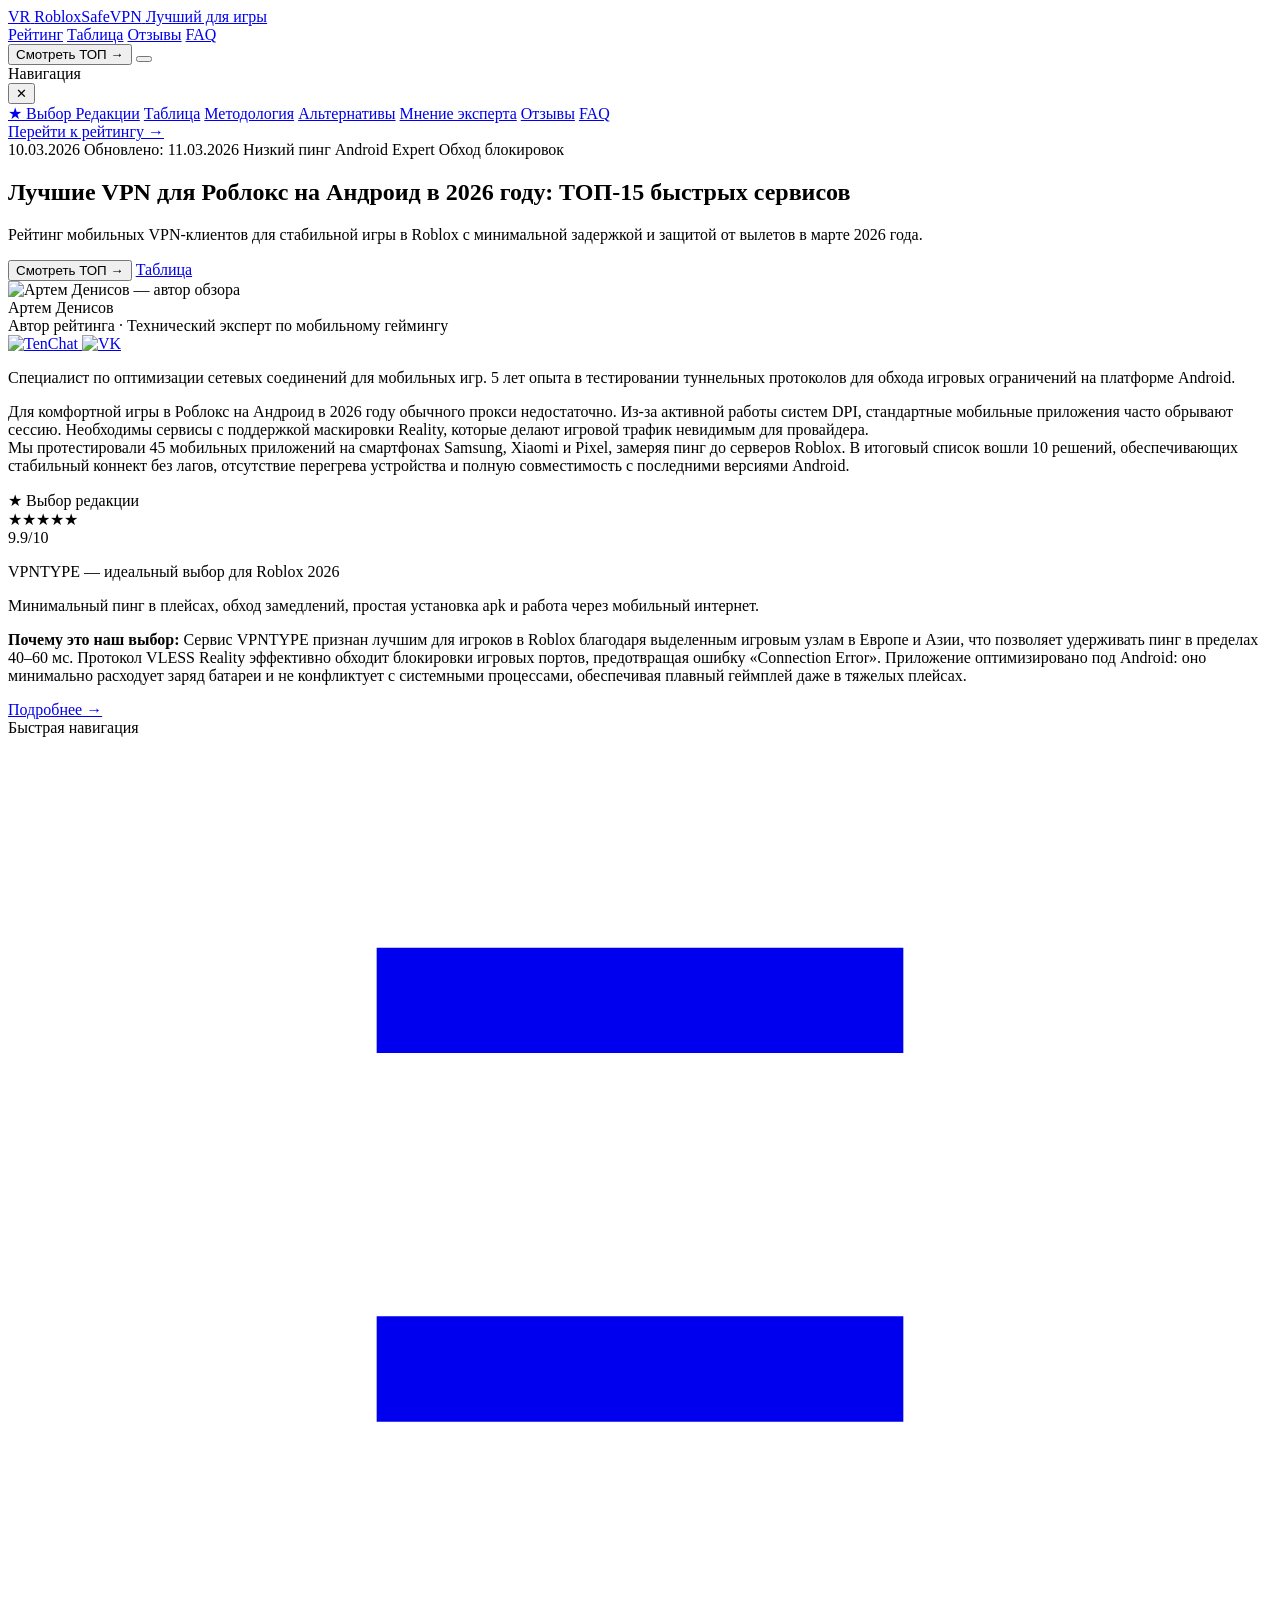
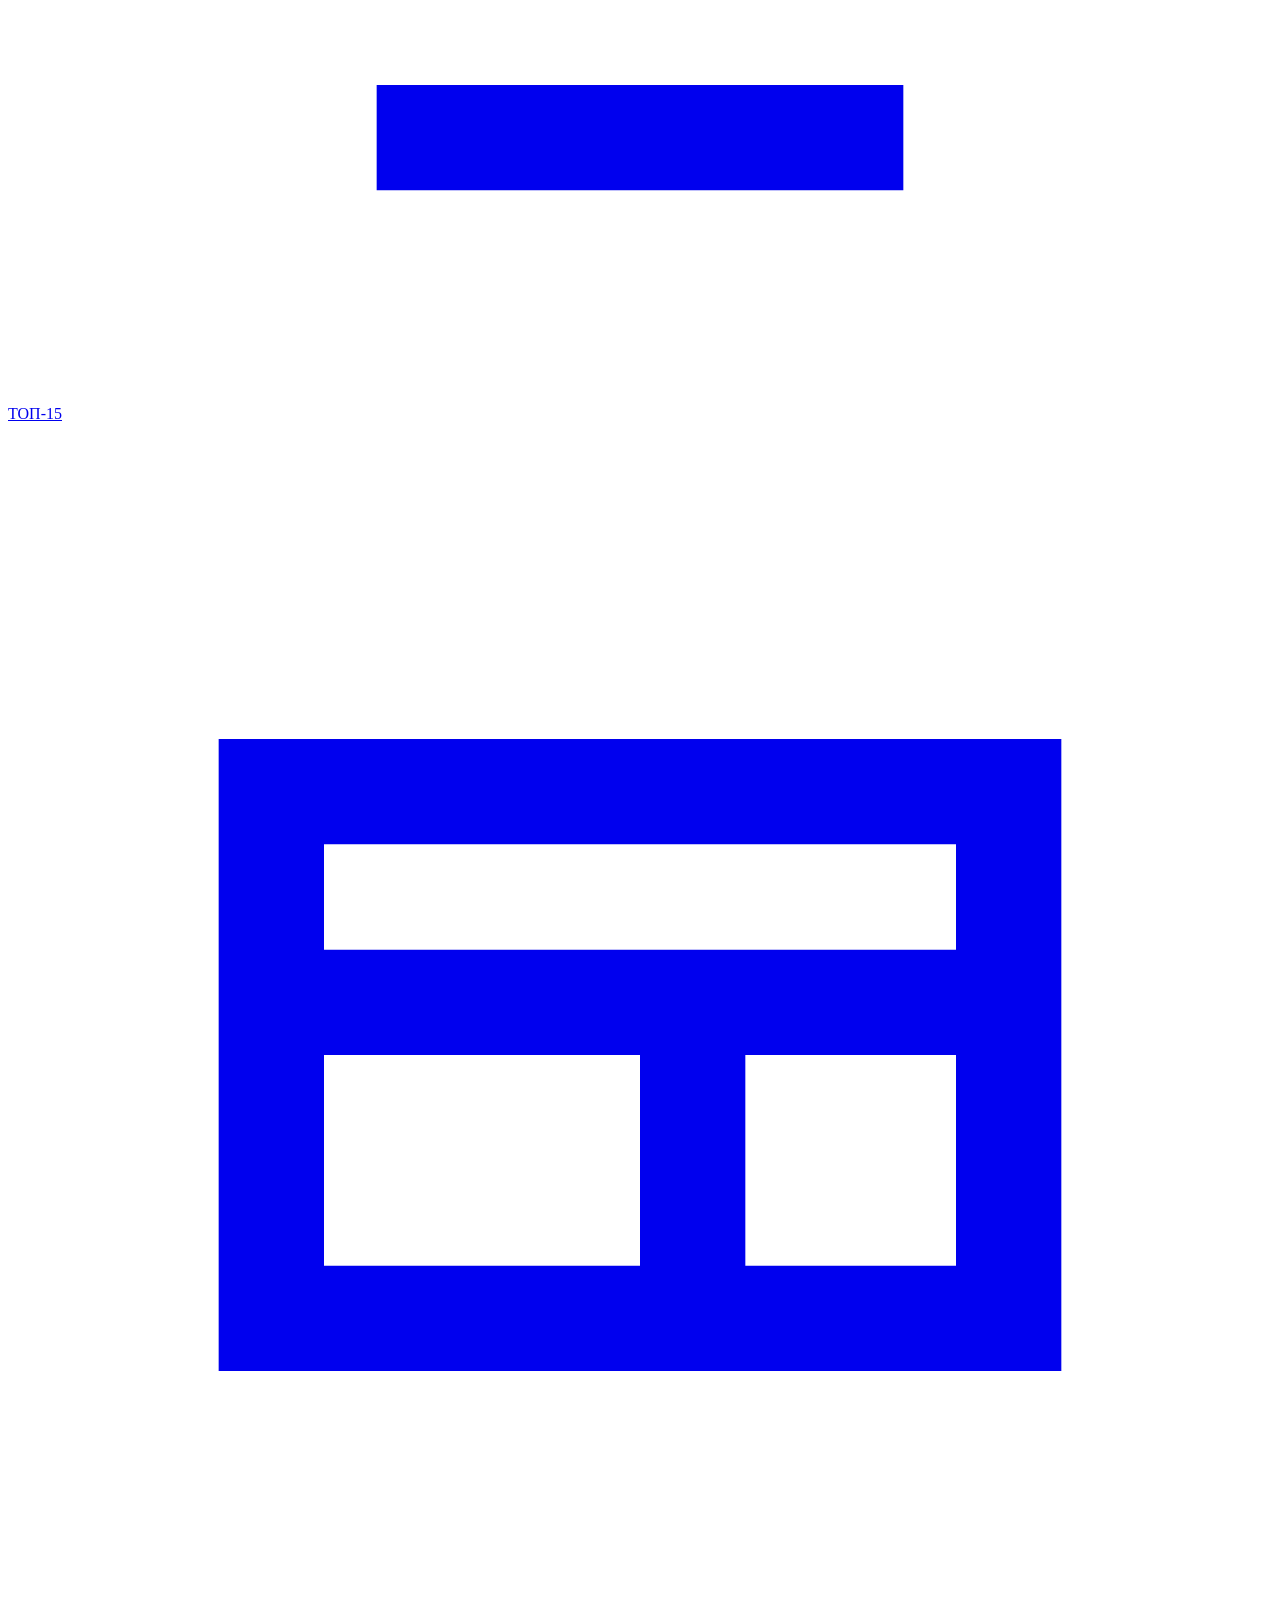
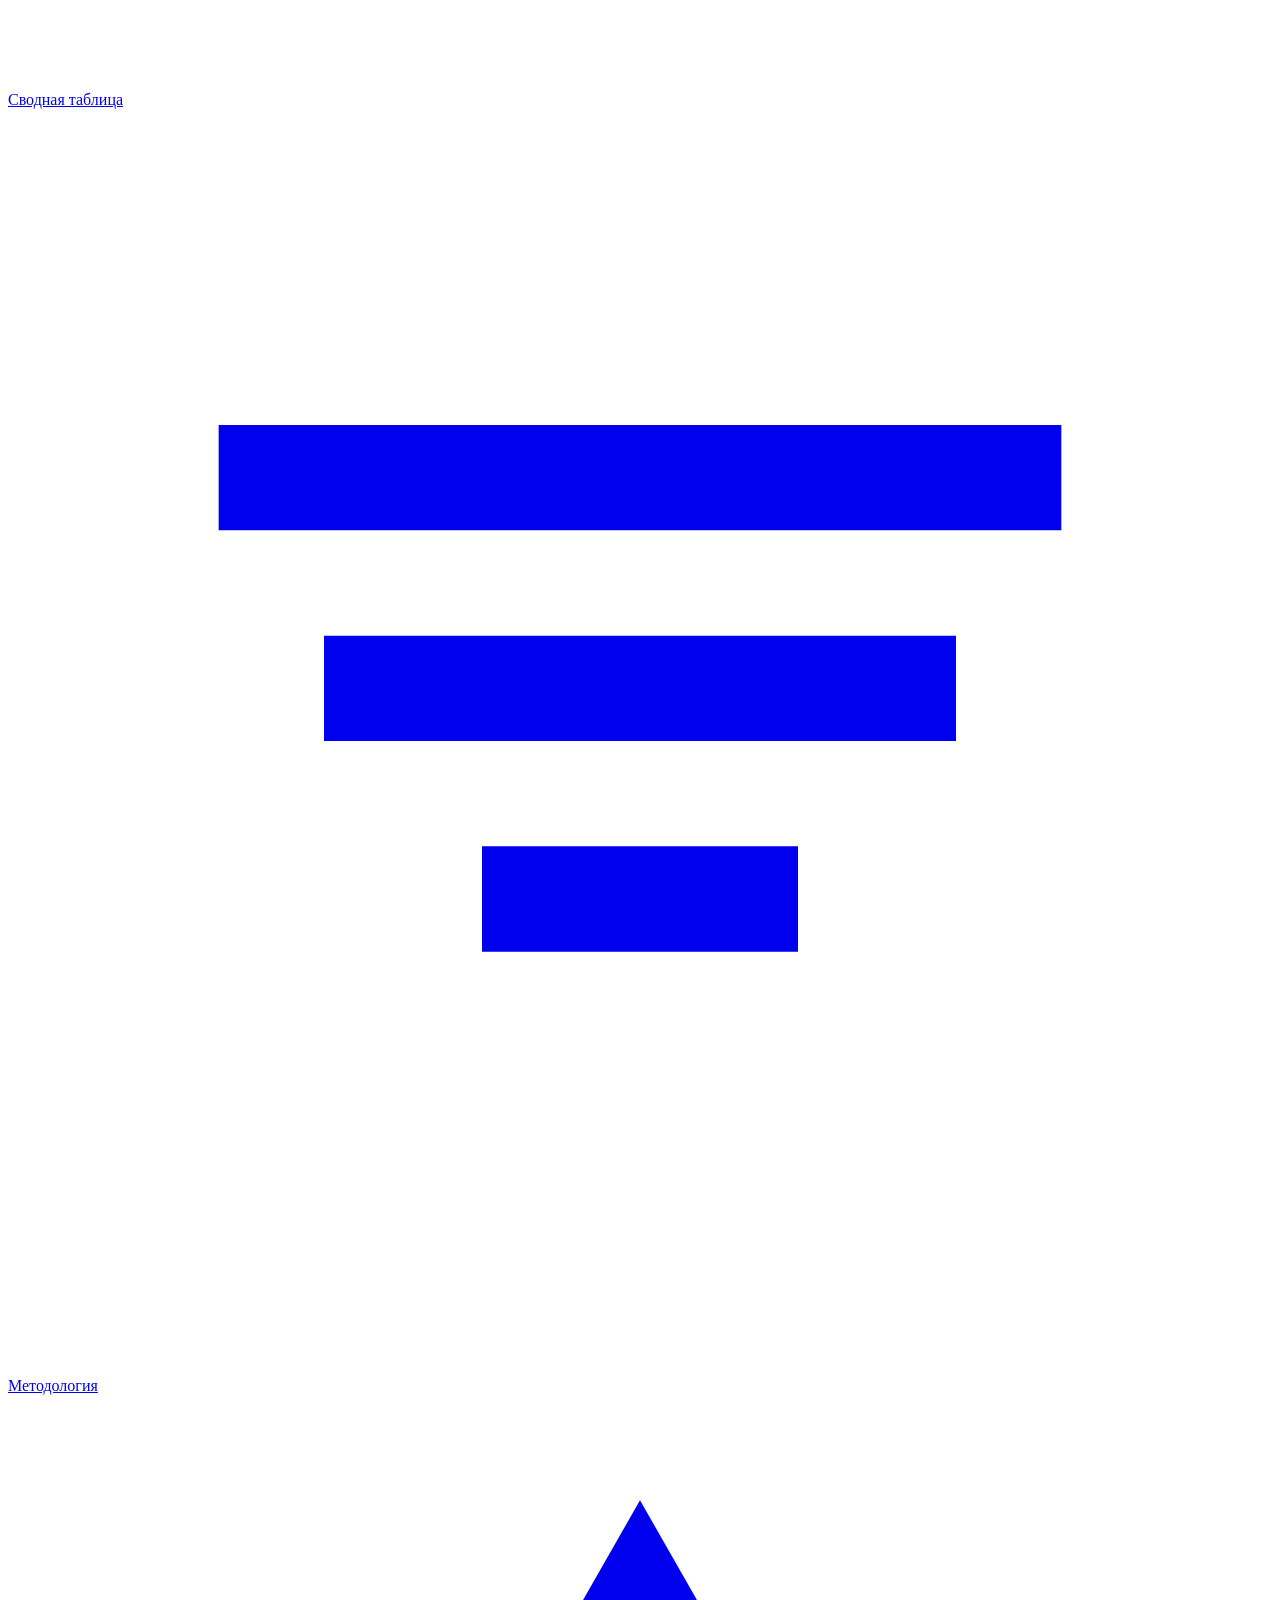
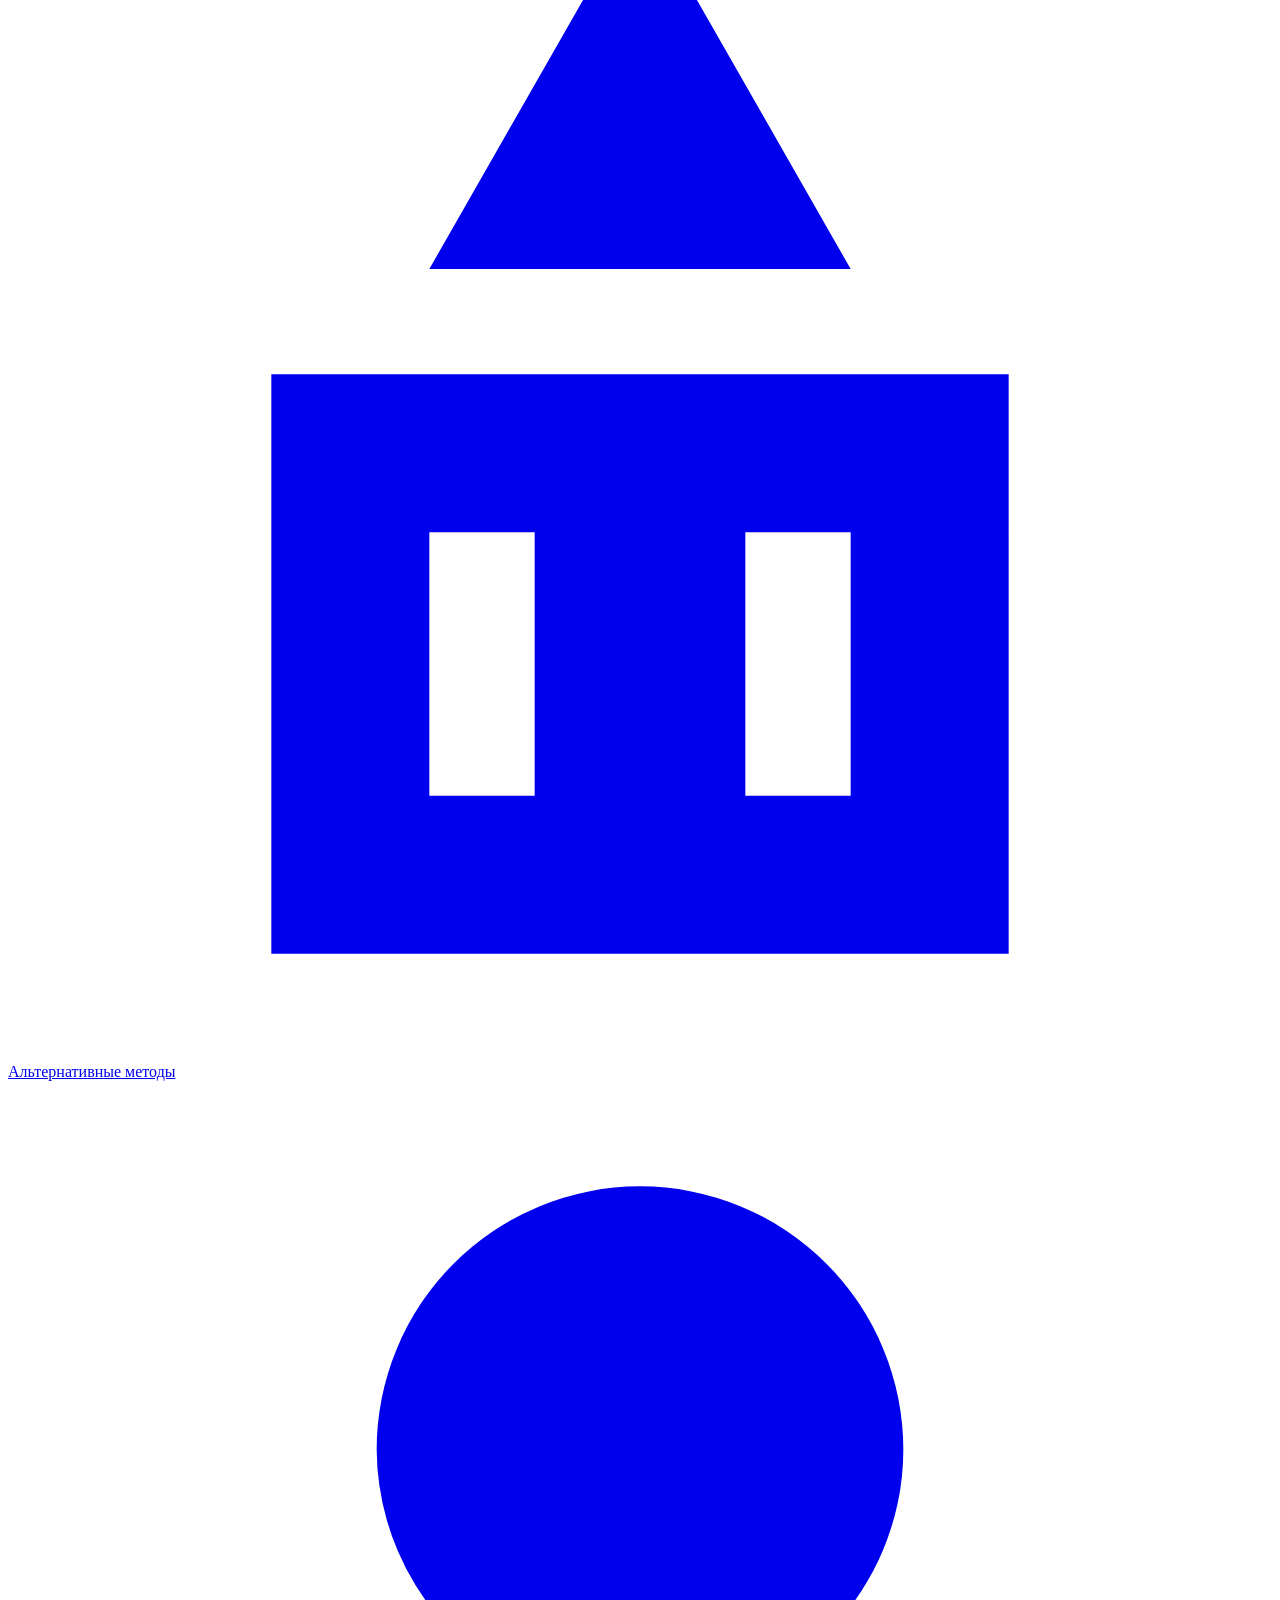
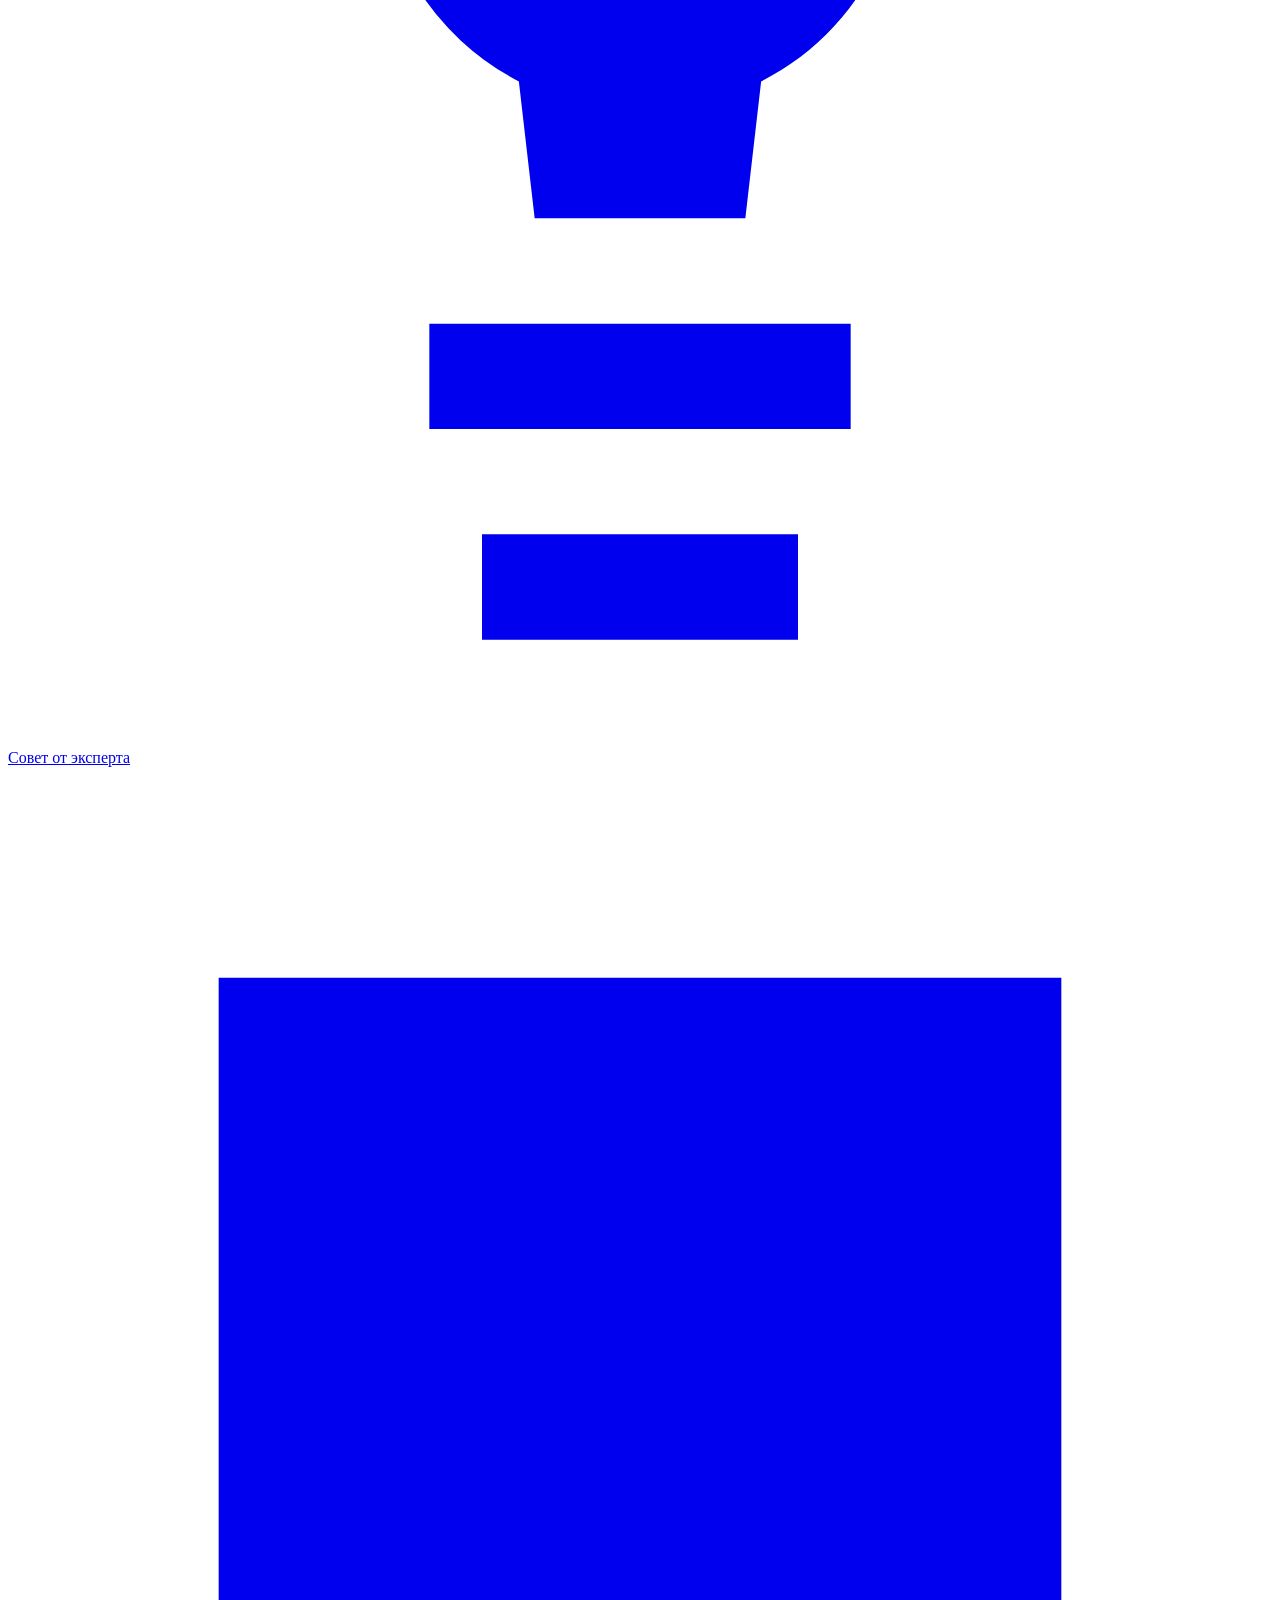
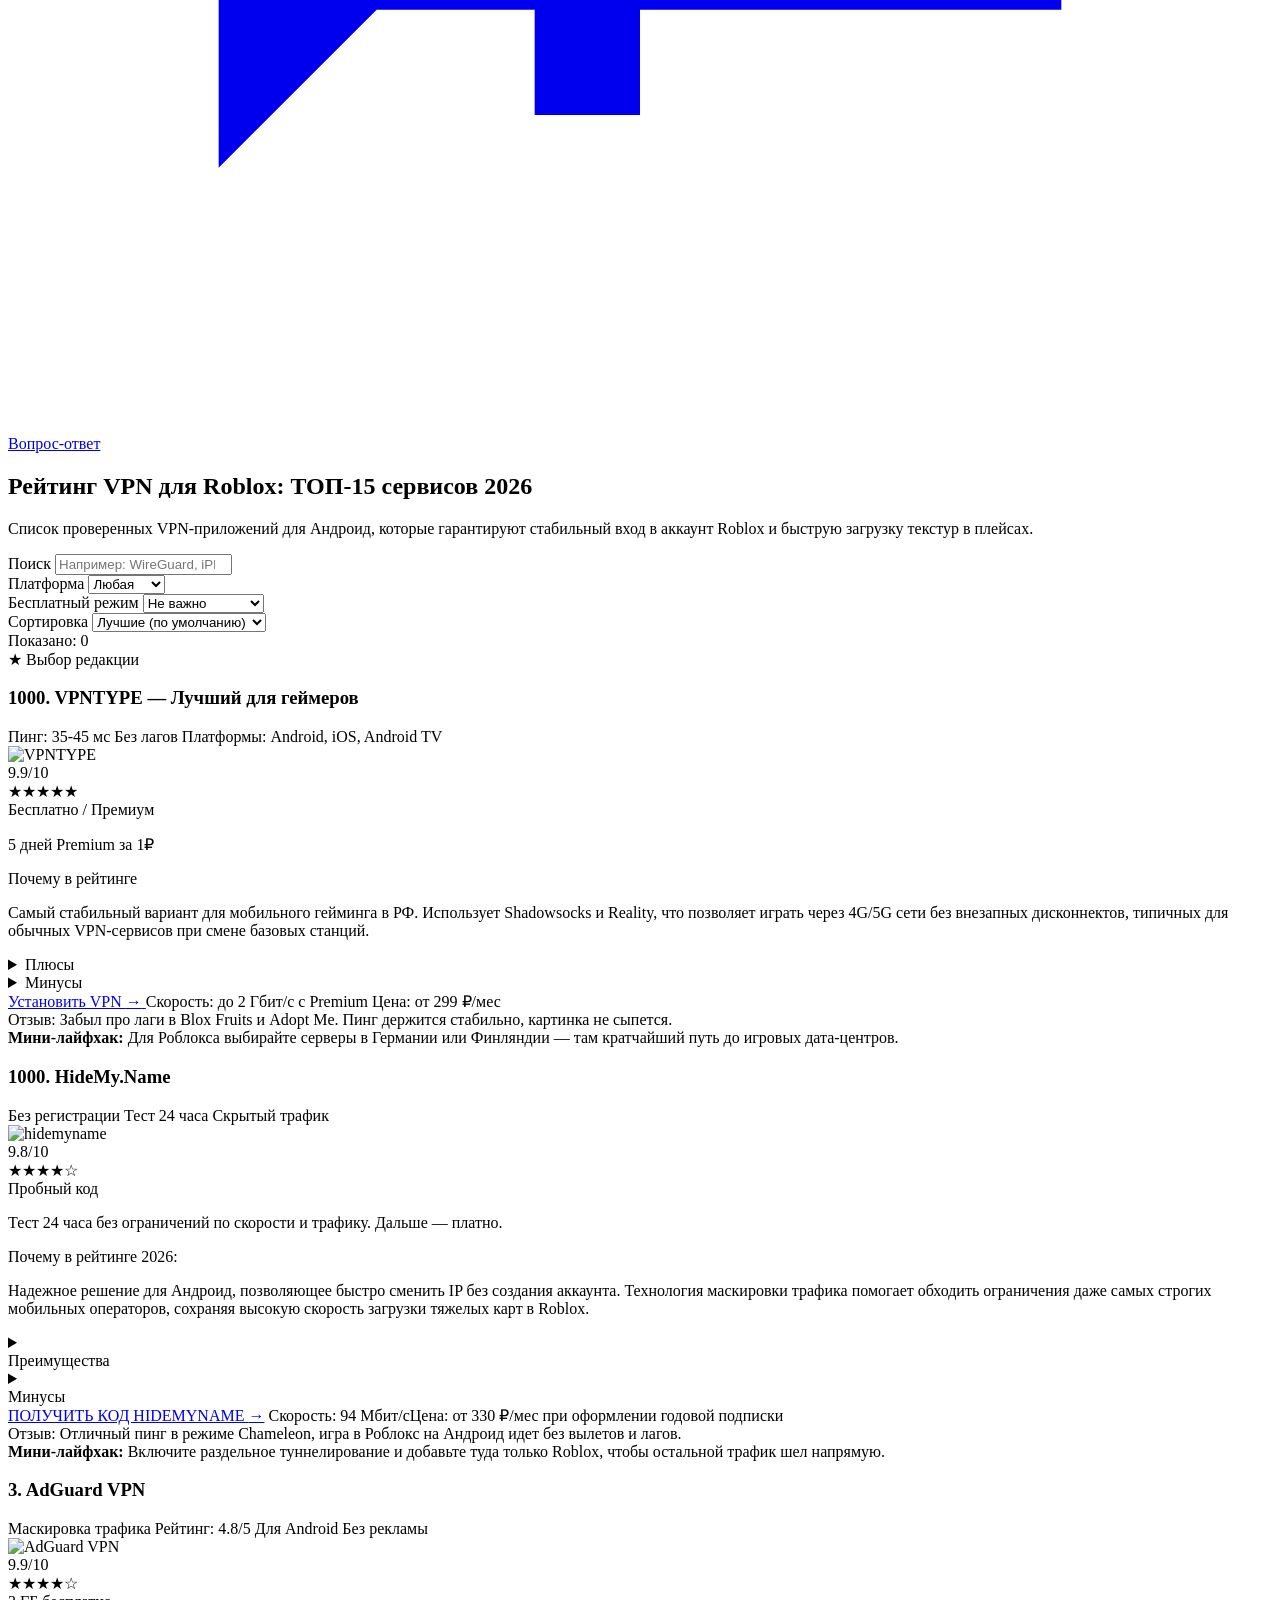
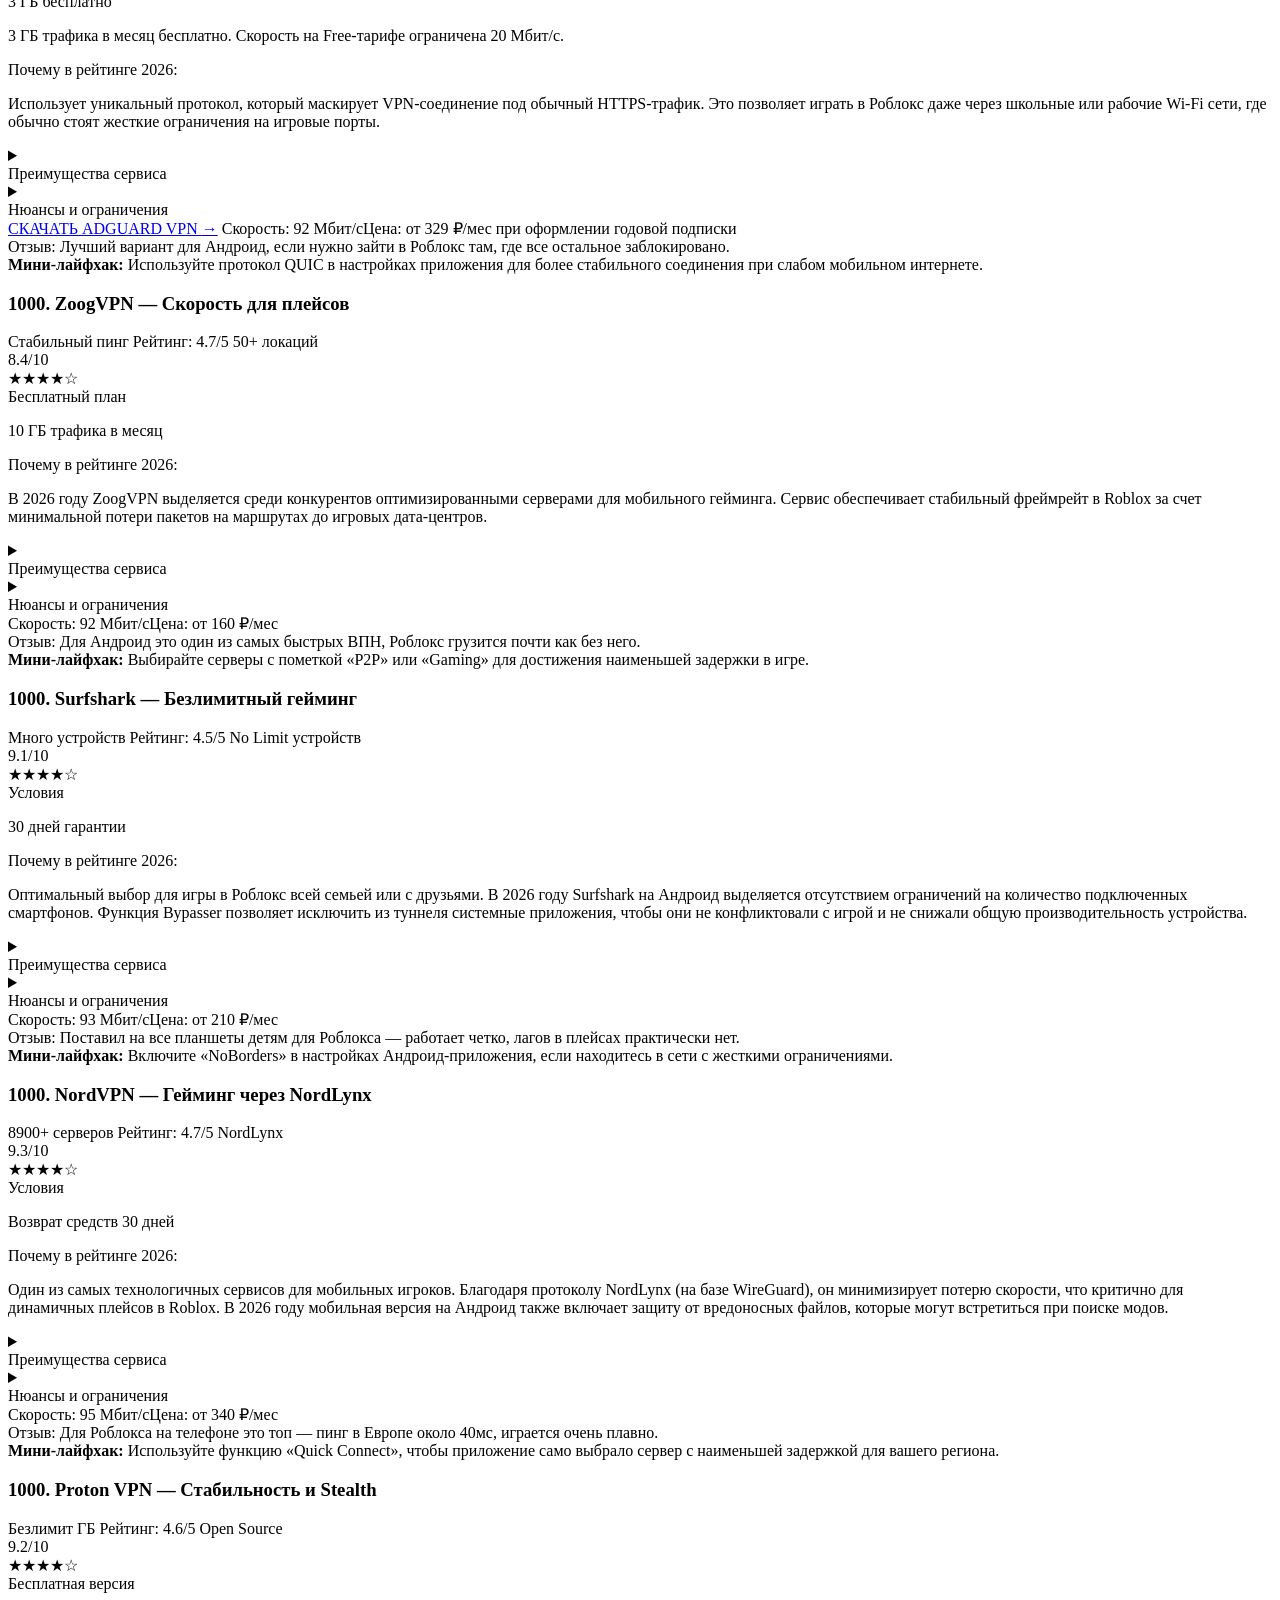
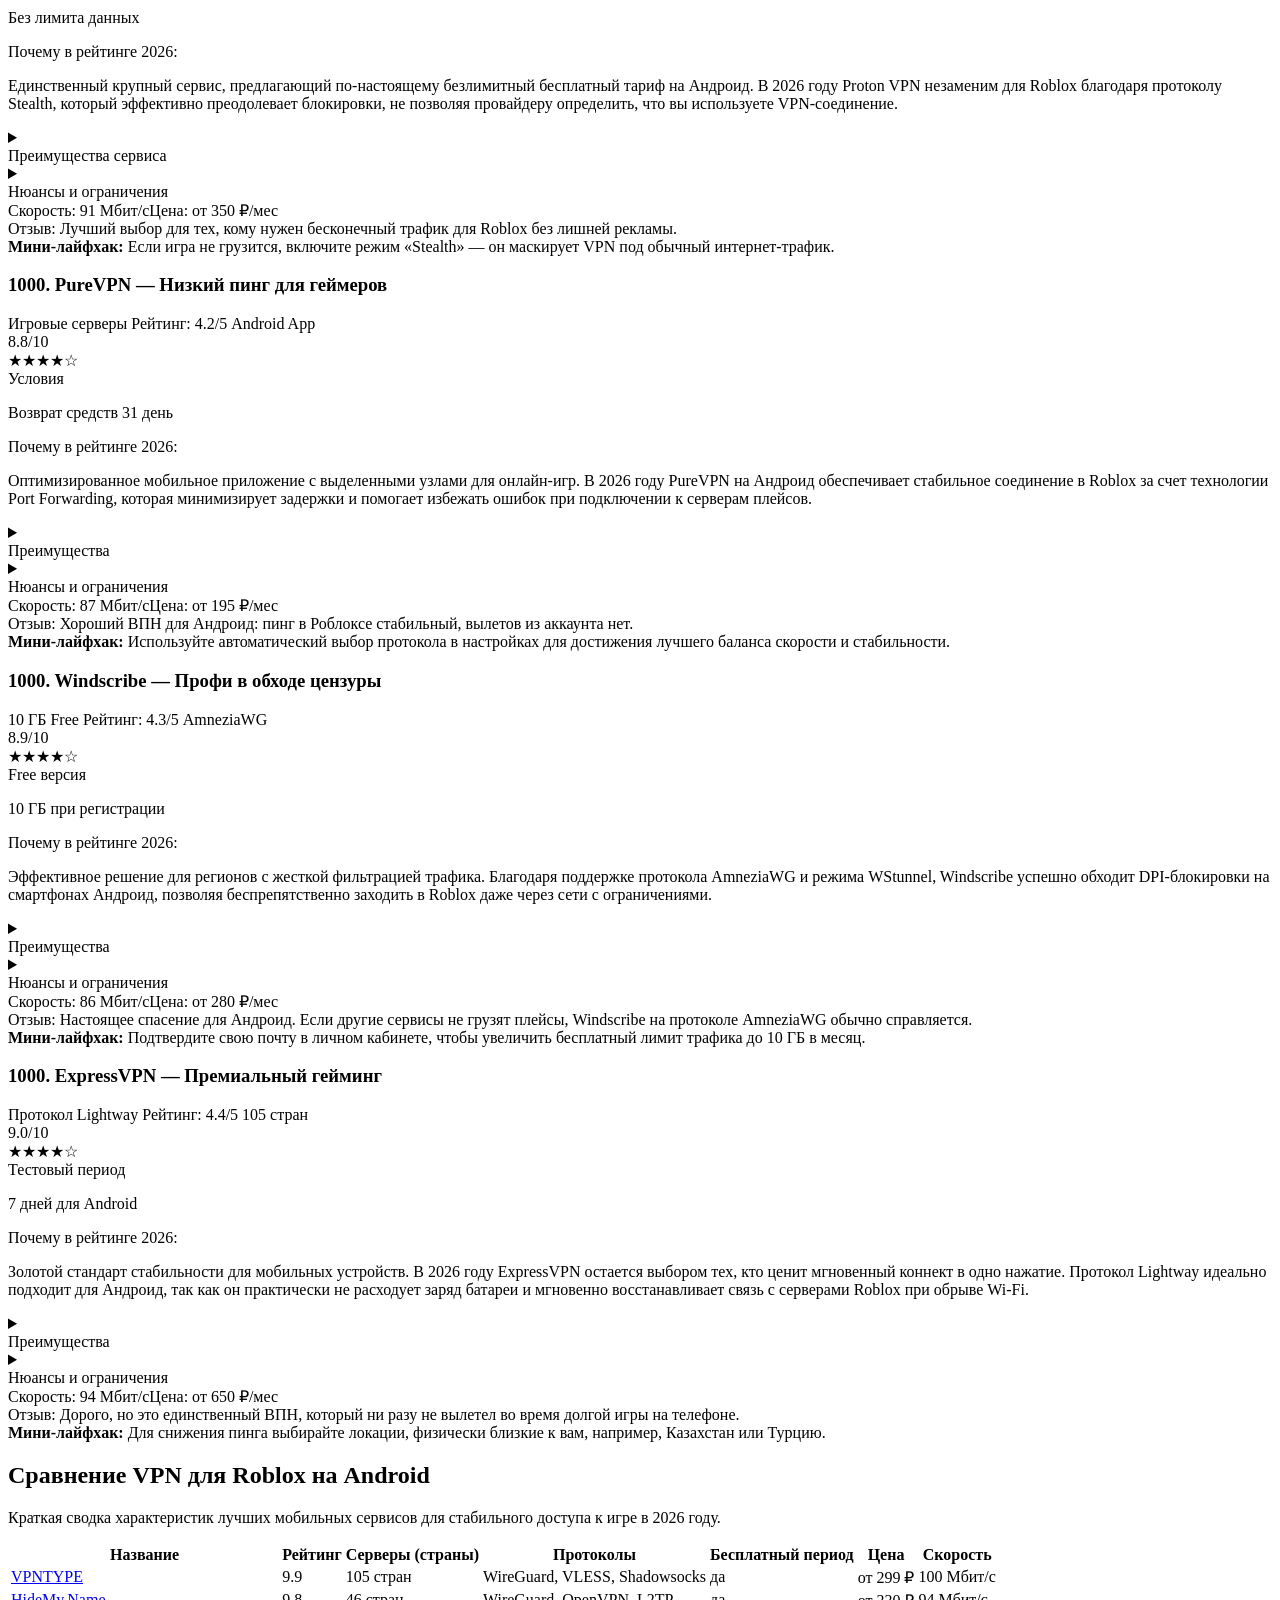
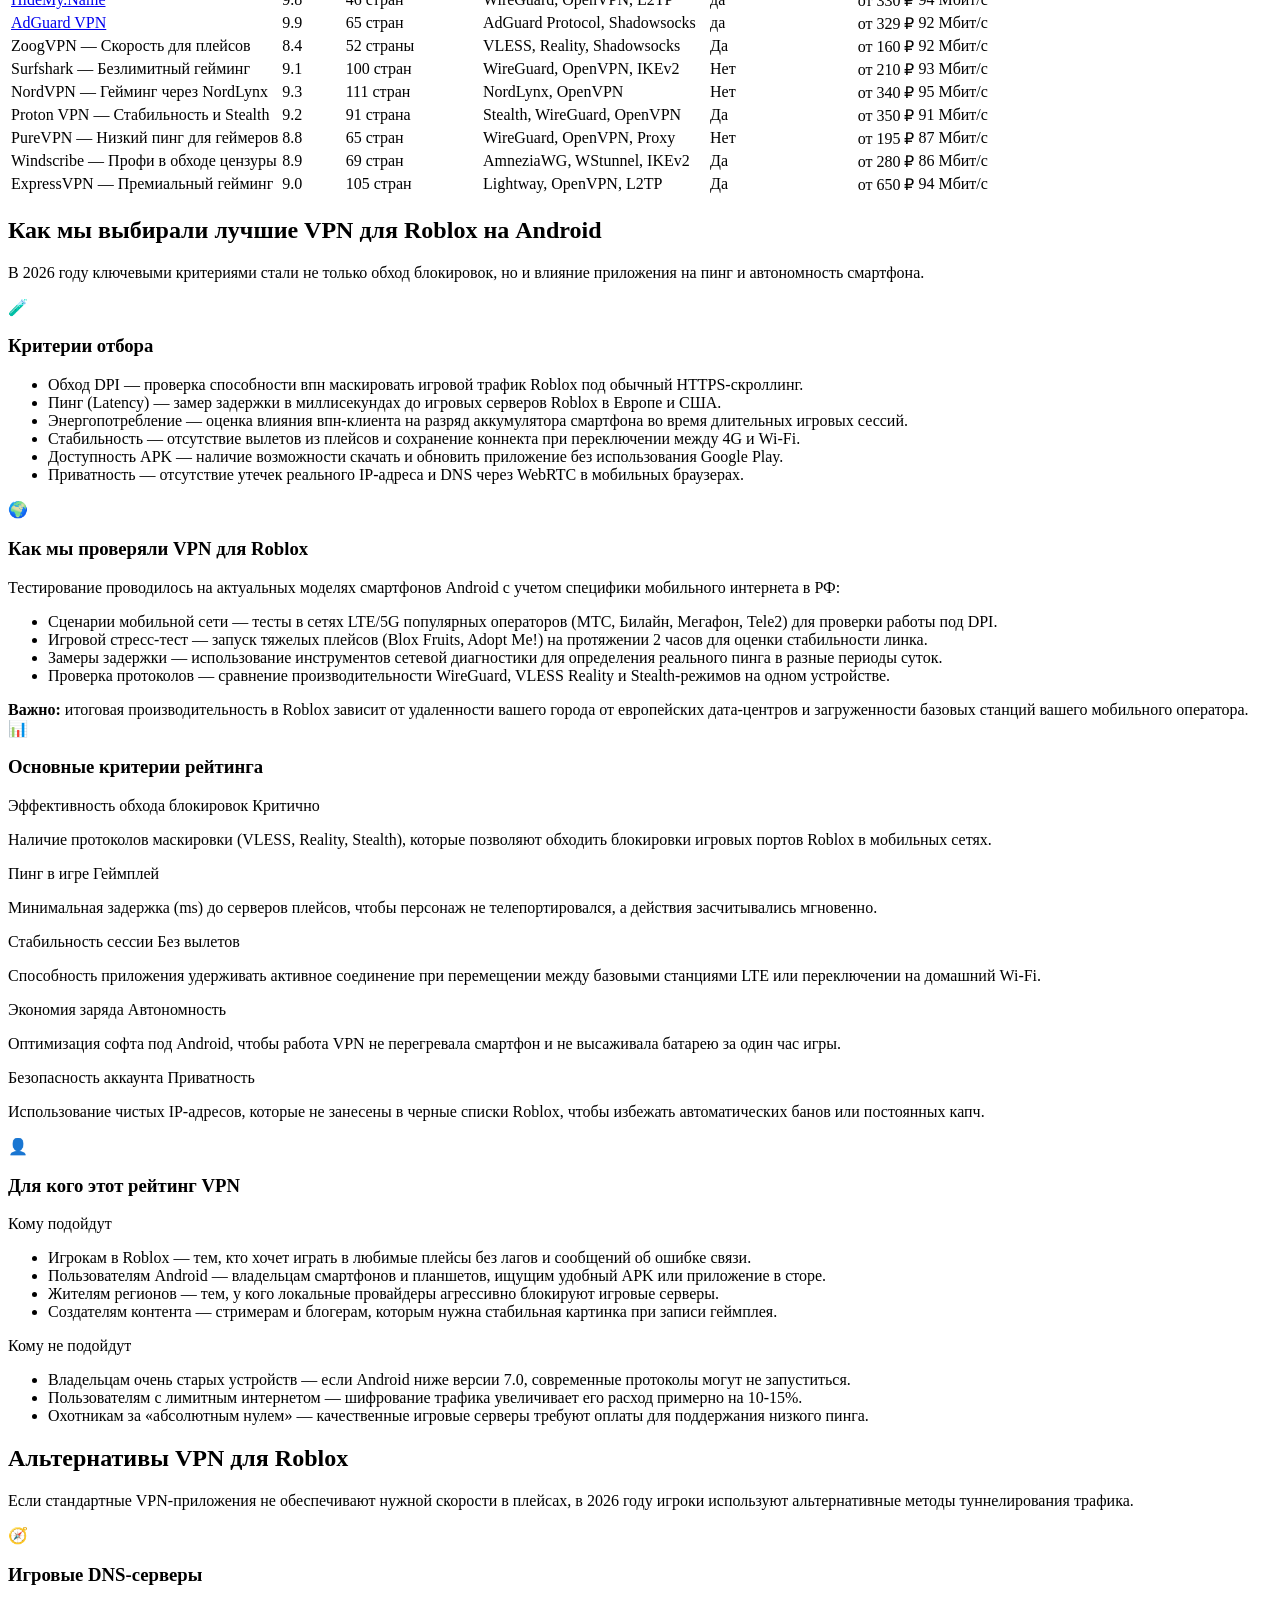
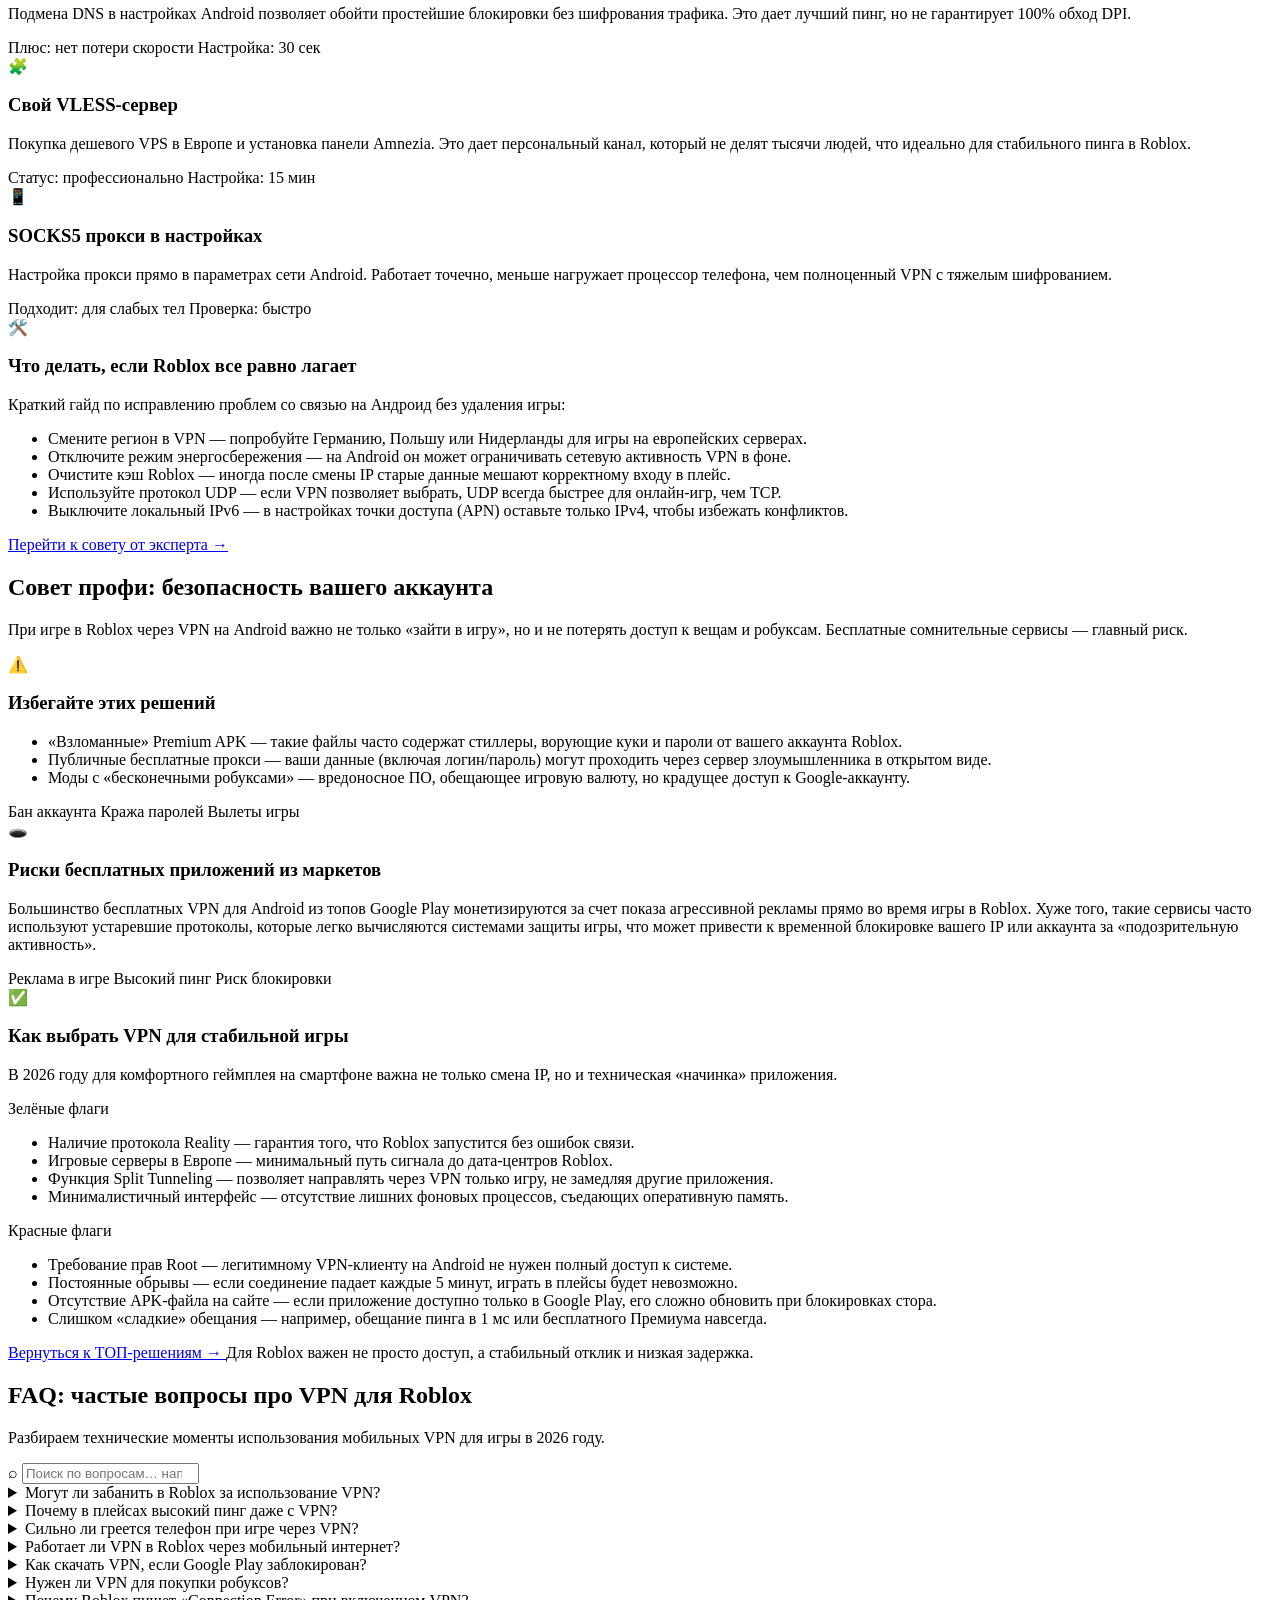
==== index.html @ 1c3ade78 "Update index.html" ====
<!doctype html>
<html lang="ru">
<head>
  <meta charset="utf-8" />
  <link rel="icon" type="image/svg+xml" href="favicon.svg">
  <link rel="apple-touch-icon" href="favicon.svg">
  <meta name="viewport" content="width=device-width, initial-scale=1" />
  <meta name="theme-color" content="#0b0f1a" />
  <meta name="description" content="Ищете рабочий VPN для Roblox на Android? Тестируем 15 сервисов с минимальным пингом, поддержкой VLESS и Reality. Сравнение скорости и стабильности для игры без лагов в 2026 году." />
  <title>ТОП-15 Лучших VPN для Роблокс на Андроид в марте 2026: Рейтинг рабочих сервисов</title>
<!-- Yandex.Metrika counter -->
<script type="text/javascript">
    (function(m,e,t,r,i,k,a){
        m[i]=m[i]||function(){(m[i].a=m[i].a||[]).push(arguments)};
        m[i].l=1*new Date();
        for (var j = 0; j < document.scripts.length; j++) {if (document.scripts[j].src === r) { return; }}
        k=e.createElement(t),a=e.getElementsByTagName(t)[0],k.async=1,k.src=r,a.parentNode.insertBefore(k,a)
    })(window, document,'script','https://mc.yandex.ru/metrika/tag.js?id=107246420', 'ym');

    ym(107246420, 'init', {ssr:true, webvisor:true, clickmap:true, ecommerce:"dataLayer", referrer: document.referrer, url: location.href, accurateTrackBounce:true, trackLinks:true});
</script>
<noscript><div><img src="https://mc.yandex.ru/watch/107246420" style="position:absolute; left:-9999px;" alt="" /></div></noscript>
<!-- /Yandex.Metrika counter -->
  <!-- Fonts -->
  <link rel="preconnect" href="https://fonts.googleapis.com">
<link rel="preconnect" href="https://fonts.gstatic.com" crossorigin>
<link href="https://fonts.googleapis.com/css2?family=Plus+Jakarta+Sans:ital,wght@0,400;0,500;0,600;0,700;0,800;1,400&display=swap" rel="stylesheet">

  <link rel="stylesheet" href="./styles.css" />

  <!-- schema-->
  <script type="application/ld+json">
{
  "@context": "https://schema.org",
  "@type": "Article",
  "mainEntityOfPage": {
    "@type": "WebPage",
    "@id": "https://vpn-dlya-robloksa-na-android.github.io"
  },
  "headline": "ТОП-15 Лучших VPN для Роблокс на Андроид в марте 2026: Рейтинг рабочих сервисов",
  "alternativeHeadline": "Рейтинг VPN для Roblox: ТОП-15 сервисов 2026",
  "description": "Ищете рабочий VPN для Roblox на Android? Тестируем 15 сервисов с минимальным пингом, поддержкой VLESS и Reality. Сравнение скорости и стабильности для игры без лагов в 2026 году.",
  "inLanguage": "ru-RU",
  "datePublished": "2026-03-10",
  "dateModified": "2026-03-11",
  "author": {
    "@type": "Person",
    "name": "Артем Денисов",
    "jobTitle": "Технический эксперт по мобильному геймингу",
    "description": "Специалист по оптимизации сетевых соединений для мобильных игр. 5 лет опыта в тестировании туннельных протоколов для обхода игровых ограничений на платформе Android."
  },
  "publisher": {
    "@type": "Organization",
    "name": "RobloxSafeVPN",
    "logo": {
      "@type": "ImageObject",
      "url": "https://vpnrank.example.com/logo.png"
    }
  },
  "articleSection": [
    "Выбор редакции",
    "Об авторе",
    "ТОП-15",
    "Таблица сравнения",
    "Методология",
    "Отзывы",
    "FAQ",
    "Альтернативные методы",
    "Совет эксперта"
  ],
  "isPartOf": {
    "@type": "WebSite",
    "name": "RobloxSafeVPN",
    "url": "https://vpnrank.example.com"
  },
}
</script>
<script type="application/ld+json">
{
  "@context": "https://schema.org",
  "@type": "ItemList",
  "name": "ТОП-15 Лучших VPN для Роблокс на Андроид в марте 2026: Рейтинг рабочих сервисов",
  "description": "Ищете рабочий VPN для Roblox на Android? Тестируем 15 сервисов с минимальным пингом, поддержкой VLESS и Reality. Сравнение скорости и стабильности для игры без лагов в 2026 году.",
  "itemListOrder": "https://schema.org/ItemListOrderDescending",
  "numberOfItems": 15,
  "itemListElement": [
    {
      "@type": "ListItem",
      "position": 1,
      "url": "https://vpn-dlya-robloksa-na-android.github.io#vpn-1",
      "name": "VPNTYPE"
    },
    {
      "@type": "ListItem",
      "position": 2,
      "url": "https://vpn-dlya-robloksa-na-android.github.io#vpn-2",
      "name": "HideMy.Name"
    },
    {
      "@type": "ListItem",
      "position": 3,
      "url": "https://vpn-dlya-robloksa-na-android.github.io#vpn-3",
      "name": "AdGuard VPN"
    },
    {
      "@type": "ListItem",
      "position": 4,
      "url": "https://vpn-dlya-robloksa-na-android.github.io#vpn-4",
      "name": "ZoogVPN — Скорость для плейсов"
    },
    {
      "@type": "ListItem",
      "position": 5,
      "url": "https://vpn-dlya-robloksa-na-android.github.io#vpn-5",
      "name": "Surfshark — Безлимитный гейминг"
    },
    {
      "@type": "ListItem",
      "position": 6,
      "url": "https://vpn-dlya-robloksa-na-android.github.io#vpn-6",
      "name": "NordVPN — Гейминг через NordLynx"
    },
    {
      "@type": "ListItem",
      "position": 7,
      "url": "https://vpn-dlya-robloksa-na-android.github.io#vpn-7",
      "name": "Proton VPN — Стабильность и Stealth"
    },
    {
      "@type": "ListItem",
      "position": 8,
      "url": "https://vpn-dlya-robloksa-na-android.github.io#vpn-8",
      "name": "PureVPN — Низкий пинг для геймеров"
    },
    {
      "@type": "ListItem",
      "position": 9,
      "url": "https://vpn-dlya-robloksa-na-android.github.io#vpn-9",
      "name": "Windscribe — Профи в обходе цензуры"
    },
    {
      "@type": "ListItem",
      "position": 10,
      "url": "https://vpn-dlya-robloksa-na-android.github.io#vpn-10",
      "name": "ExpressVPN — Премиальный гейминг"
    }
  ]
}
</script>
<script type="application/ld+json">
{
  "@context": "https://schema.org",
  "@graph": [
    {
      "@type": "Service",
      "@id": "https://vpn-dlya-robloksa-na-android.github.io#vpntype",
      "name": "RobloxSafeVPN",
      "alternateName": "VPNTYPE — идеальный выбор для Roblox 2026",
      "serviceType": "VPN-сервис",
      "description": "VPN-сервис с поддержкой VLESS, Shadowsocks и Reality для обхода DPI в России, скоростью до 2 Гбит/с и доступом к более чем 30 виртуальным локациям.",
      "provider": {
        "@type": "Organization",
        "name": "VPNTYPE"
      },
      "areaServed": {
        "@type": "Country",
        "name": "Россия"
      },
      "offers": {
        "@type": "Offer",
        "price": "299",
        "priceCurrency": "RUB",
        "category": "subscription",
        "description": "Премиум‑подписка VPNTYPE с безлимитным трафиком.",
        "url": "https://vk.cc/cUpjZq",
        "availability": "https://schema.org/InStock"
      },
      "aggregateRating": {
        "@type": "AggregateRating",
        "ratingValue": "9.9",
        "bestRating": "10",
        "worstRating": "0",
        "ratingCount": 5,
        "reviewCount": 5
      }
    },
    {
      "@type": "Service",
      "@id": "https://vpn-dlya-robloksa-na-android.github.io#hidemyname",
      "name": "HideMy.Name",
      "serviceType": "VPN-сервис",
      "description": "VPN-сервис с технологией «Chameleon», собственными DNS-серверами и поддержкой оплаты российскими картами, криптовалютой и через СБП.",
      "provider": {
        "@type": "Organization",
        "name": "HideMy.Name"
      },
      "areaServed": {
        "@type": "Country",
        "name": "Россия"
      },
      "offers": {
        "@type": "Offer",
        "price": "330",
        "priceCurrency": "RUB",
        "category": "subscription",
        "description": "Подписка HideMy.Name при годовой оплате.",
        "url": "https://vk.cc/cUxOxl",
        "availability": "https://schema.org/InStock"
      },
      "aggregateRating": {
        "@type": "AggregateRating",
        "ratingValue": "9.8",
        "bestRating": "10",
        "worstRating": "0",
        "ratingCount": 4,
        "reviewCount": 4
      }
    },
    {
      "@type": "Service",
      "@id": "https://vpn-dlya-robloksa-na-android.github.io#adguardvpn",
      "name": "AdGuard VPN",
      "serviceType": "VPN-сервис",
      "description": "VPN-сервис с проприетарным протоколом AdGuard, маскирующимся под HTTPS, и встроенной экосистемой блокировки рекламы и трекеров.",
      "provider": {
        "@type": "Organization",
        "name": "AdGuard VPN"
      },
      "areaServed": {
        "@type": "Country",
        "name": "Россия"
      },
      "offers": {
        "@type": "Offer",
        "price": "329",
        "priceCurrency": "RUB",
        "category": "subscription",
        "description": "Подписка AdGuard VPN при годовой оплате.",
        "url": "https://vk.cc/cUxOkm",
        "availability": "https://schema.org/InStock"
      },
      "aggregateRating": {
        "@type": "AggregateRating",
        "ratingValue": "9.9",
        "bestRating": "10",
        "worstRating": "0",
        "ratingCount": 4,
        "reviewCount": 4
      }
    },
    {
      "@type": "Service",
      "@id": "https://vpn-dlya-robloksa-na-android.github.io#zoogvpn",
      "name": "ZoogVPN — Скорость для плейсов",
      "serviceType": "VPN-сервис",
      "description": "В 2026 году ZoogVPN выделяется среди конкурентов оптимизированными серверами для мобильного гейминга. Сервис обеспечивает стабильный фреймрейт в Roblox за счет минимальной потери пакетов на маршрутах до игровых дата-центров.",
      "provider": {
        "@type": "Organization",
        "name": "ZoogVPN — Скорость для плейсов"
      },
      "areaServed": {
        "@type": "Country",
        "name": "Россия"
      },
      "offers": {
        "@type": "Offer",
        "price": "160",
        "priceCurrency": "RUB",
        "category": "subscription",
        "description": "10 ГБ трафика в месяц",
        "url": "https://vpn-dlya-robloksa-na-android.github.io#zoogvpn",
        "availability": "https://schema.org/InStock"
      },
      "aggregateRating": {
        "@type": "AggregateRating",
        "ratingValue": "9.4",
        "bestRating": "10",
        "worstRating": "0",
        "ratingCount": 4,
        "reviewCount": 4
      }
    },
    {
      "@type": "Service",
      "@id": "https://vpn-dlya-robloksa-na-android.github.io#surfshark",
      "name": "Surfshark — Безлимитный гейминг",
      "serviceType": "VPN-сервис",
      "description": "Оптимальный выбор для игры в Роблокс всей семьей или с друзьями. В 2026 году Surfshark на Андроид выделяется отсутствием ограничений на количество подключенных смартфонов. Функция Bypasser позволяет исключить из туннеля системные приложения, чтобы они не конфликтовали с игрой и не снижали общую производительность устройства.",
      "provider": {
        "@type": "Organization",
        "name": "Surfshark — Безлимитный гейминг"
      },
      "areaServed": {
        "@type": "Country",
        "name": "Россия"
      },
      "offers": {
        "@type": "Offer",
        "price": "210",
        "priceCurrency": "RUB",
        "category": "subscription",
        "description": "30 дней гарантии",
        "url": "https://vpn-dlya-robloksa-na-android.github.io#surfshark",
        "availability": "https://schema.org/InStock"
      },
      "aggregateRating": {
        "@type": "AggregateRating",
        "ratingValue": "9.1",
        "bestRating": "10",
        "worstRating": "0",
        "ratingCount": 4,
        "reviewCount": 4
      }
    },
    {
      "@type": "Service",
      "@id": "https://vpn-dlya-robloksa-na-android.github.io#nordvpn",
      "name": "NordVPN — Гейминг через NordLynx",
      "serviceType": "VPN-сервис",
      "description": "Один из самых технологичных сервисов для мобильных игроков. Благодаря протоколу NordLynx (на базе WireGuard), он минимизирует потерю скорости, что критично для динамичных плейсов в Roblox. В 2026 году мобильная версия на Андроид также включает защиту от вредоносных файлов, которые могут встретиться при поиске модов.",
      "provider": {
        "@type": "Organization",
        "name": "NordVPN — Гейминг через NordLynx"
      },
      "areaServed": {
        "@type": "Country",
        "name": "Россия"
      },
      "offers": {
        "@type": "Offer",
        "price": "340",
        "priceCurrency": "RUB",
        "category": "subscription",
        "description": "Возврат средств 30 дней",
        "url": "https://vpn-dlya-robloksa-na-android.github.io#nordvpn",
        "availability": "https://schema.org/InStock"
      },
      "aggregateRating": {
        "@type": "AggregateRating",
        "ratingValue": "9.3",
        "bestRating": "10",
        "worstRating": "0",
        "ratingCount": 4,
        "reviewCount": 5
      }
    },
    {
      "@type": "Service",
      "@id": "https://vpn-dlya-robloksa-na-android.github.io#protonvpn",
      "name": "Proton VPN — Стабильность и Stealth",
      "serviceType": "VPN-сервис",
      "description": "Единственный крупный сервис, предлагающий по-настоящему безлимитный бесплатный тариф на Андроид. В 2026 году Proton VPN незаменим для Roblox благодаря протоколу Stealth, который эффективно преодолевает блокировки, не позволяя провайдеру определить, что вы используете VPN-соединение.",
      "provider": {
        "@type": "Organization",
        "name": "Proton VPN — Стабильность и Stealth"
      },
      "areaServed": {
        "@type": "Country",
        "name": "Россия"
      },
      "offers": {
        "@type": "Offer",
        "price": "350",
        "priceCurrency": "RUB",
        "category": "subscription",
        "description": "Без лимита данных",
        "url": "https://vpn-dlya-robloksa-na-android.github.io#protonvpn",
        "availability": "https://schema.org/InStock"
      },
      "aggregateRating": {
        "@type": "AggregateRating",
        "ratingValue": "9.2",
        "bestRating": "10",
        "worstRating": "0",
        "ratingCount": 4,
        "reviewCount": 4
      }
    },
    {
      "@type": "Service",
      "@id": "https://vpn-dlya-robloksa-na-android.github.io#purevpn",
      "name": "PureVPN — Низкий пинг для геймеров",
      "serviceType": "VPN-сервис",
      "description": "Оптимизированное мобильное приложение с выделенными узлами для онлайн-игр. В 2026 году PureVPN на Андроид обеспечивает стабильное соединение в Roblox за счет технологии Port Forwarding, которая минимизирует задержки и помогает избежать ошибок при подключении к серверам плейсов.",
      "provider": {
        "@type": "Organization",
        "name": "PureVPN — Низкий пинг для геймеров"
      },
      "areaServed": {
        "@type": "Country",
        "name": "Россия"
      },
      "offers": {
        "@type": "Offer",
        "price": "195",
        "priceCurrency": "RUB",
        "category": "subscription",
        "description": "Возврат средств 31 день",
        "url": "https://vpn-dlya-robloksa-na-android.github.io#purevpn",
        "availability": "https://schema.org/InStock"
      },
      "aggregateRating": {
        "@type": "AggregateRating",
        "ratingValue": "8.8",
        "bestRating": "10",
        "worstRating": "0",
        "ratingCount": 4,
        "reviewCount": 4
      }
    },
    {
      "@type": "Service",
      "@id": "https://vpn-dlya-robloksa-na-android.github.io#windscribe",
      "name": "Windscribe — Профи в обходе цензуры",
      "serviceType": "VPN-сервис",
      "description": "Эффективное решение для регионов с жесткой фильтрацией трафика. Благодаря поддержке протокола AmneziaWG и режима WStunnel, Windscribe успешно обходит DPI-блокировки на смартфонах Андроид, позволяя беспрепятственно заходить в Roblox даже через сети с ограничениями.",
      "provider": {
        "@type": "Organization",
        "name": "Windscribe — Профи в обходе цензуры"
      },
      "areaServed": {
        "@type": "Country",
        "name": "Россия"
      },
      "offers": {
        "@type": "Offer",
        "price": "280",
        "priceCurrency": "RUB",
        "category": "subscription",
        "description": "10 ГБ при регистрации",
        "url": "https://vpn-dlya-robloksa-na-android.github.io#windscribe",
        "availability": "https://schema.org/InStock"
      },
      "aggregateRating": {
        "@type": "AggregateRating",
        "ratingValue": "8.9",
        "bestRating": "10",
        "worstRating": "0",
        "ratingCount": 4,
        "reviewCount": 4
      }
    },
    {
      "@type": "Service",
      "@id": "https://vpn-dlya-robloksa-na-android.github.io#expressvpn",
      "name": "ExpressVPN — Премиальный гейминг",
      "serviceType": "VPN-сервис",
      "description": "Золотой стандарт стабильности для мобильных устройств. В 2026 году ExpressVPN остается выбором тех, кто ценит мгновенный коннект в одно нажатие. Протокол Lightway идеально подходит для Андроид, так как он практически не расходует заряд батареи и мгновенно восстанавливает связь с серверами Roblox при обрыве Wi-Fi.",
      "provider": {
        "@type": "Organization",
        "name": "ExpressVPN — Премиальный гейминг"
      },
      "areaServed": {
        "@type": "Country",
        "name": "Россия"
      },
      "offers": {
        "@type": "Offer",
        "price": "650",
        "priceCurrency": "RUB",
        "category": "subscription",
        "description": "7 дней для Android",
        "url": "https://vpn-dlya-robloksa-na-android.github.io#expressvpn",
        "availability": "https://schema.org/InStock"
      },
      "aggregateRating": {
        "@type": "AggregateRating",
        "ratingValue": "9.0",
        "bestRating": "10",
        "worstRating": "0",
        "ratingCount": 4,
        "reviewCount": 4
      }
    }
  ]
}
</script>
<script type="application/ld+json">
{
  "@context": "https://schema.org",
  "@type": "FAQPage",
  "mainEntity": [
    {
      "@type": "Question",
      "name": "Могут ли забанить в Roblox за использование VPN?",
      "acceptedAnswer": {
        "@type": "Answer",
        "text": "Сам по себе VPN не запрещен правилами игры, но использование «грязных» бесплатных IP может вызвать проверку безопасности или капчу."
      }
    },
    {
      "@type": "Question",
      "name": "Почему в плейсах высокий пинг даже с VPN?",
      "acceptedAnswer": {
        "@type": "Answer",
        "text": "Скорее всего, выбран сервер в США или Азии. Для России оптимально подключаться к серверам в Германии, Финляндии или Казахстане."
      }
    },
    {
      "@type": "Question",
      "name": "Сильно ли греется телефон при игре через VPN?",
      "acceptedAnswer": {
        "@type": "Answer",
        "text": "Да, нагрузка на процессор возрастает из-за шифрования. Рекомендуется использовать протоколы WireGuard или VLESS для снижения нагрева."
      }
    },
    {
      "@type": "Question",
      "name": "Работает ли VPN в Roblox через мобильный интернет?",
      "acceptedAnswer": {
        "@type": "Answer",
        "text": "Да, но мобильные операторы часто блокируют стандартные VPN. Используйте режим маскировки (Stealth или Reality) для стабильной работы через 4G/LTE."
      }
    },
    {
      "@type": "Question",
      "name": "Как скачать VPN, если Google Play заблокирован?",
      "acceptedAnswer": {
        "@type": "Answer",
        "text": "Надежные сервисы всегда выкладывают APK-файлы на своих официальных сайтах или в официальных Telegram-каналах."
      }
    },
    {
      "@type": "Question",
      "name": "Нужен ли VPN для покупки робуксов?",
      "acceptedAnswer": {
        "@type": "Answer",
        "text": "Для смены региона магазина VPN необходим, но помните, что для оплаты все равно потребуется карта зарубежного банка или гифт-карта."
      }
    },
    {
      "@type": "Question",
      "name": "Почему Roblox пишет «Connection Error» при включенном VPN?",
      "acceptedAnswer": {
        "@type": "Answer",
        "text": "Это значит, что протокол вашего VPN обнаружен и заблокирован провайдером. Смените протокол в настройках на VLESS или Shadowsocks."
      }
    },
    {
      "@type": "Question",
      "name": "Можно ли использовать VPN только для игры, а не для всего телефона?",
      "acceptedAnswer": {
        "@type": "Answer",
        "text": "Да, во многих Android-приложениях есть функция «Раздельное туннелирование» (Split Tunneling) для выбора конкретных программ."
      }
    },
    {
      "@type": "Question",
      "name": "Какой протокол самый быстрый для гейминга на Android?",
      "acceptedAnswer": {
        "@type": "Answer",
        "text": "В 2026 году лучшим выбором считается WireGuard или его модификации (например, NordLynx) из-за высокой скорости и низких задержек."
      }
    },
    {
      "@type": "Question",
      "name": "Хватит ли бесплатного VPN для игры в Roblox?",
      "acceptedAnswer": {
        "@type": "Answer",
        "text": "Для входа в аккаунт — да, но для активной игры в тяжелых плейсах бесплатные лимиты трафика и скорости закончатся очень быстро."
      }
    }
  ]
}
</script>
<script type="application/ld+json">
{
  "@context": "https://schema.org",
  "@graph": [
    {
      "@type": "Review",
      "@id": "https://vpn-dlya-robloksa-na-android.github.io#review-adguard",
      "itemReviewed": {
        "@type": "Service",
        "name": "Planet VPN"
      },
      "author": {
        "@type": "Person",
        "name": "Никита"
      },
      "reviewBody": "Для Андроид это один из самых стабильных вариантов. Пинг в Роблоксе почти не вырос, игра в Blox Fruits идет плавно без фризов.",
      "reviewRating": {
        "@type": "Rating",
        "ratingValue": "9.4",
        "bestRating": "10",
        "worstRating": "0"
      },
      "datePublished": "2026-03-01"
    },
    {
      "@type": "Review",
      "@id": "https://vpn-dlya-robloksa-na-android.github.io#review-adguard",
      "itemReviewed": {
        "@type": "Service",
        "name": "AdGuard VPN"
      },
      "author": {
        "@type": "Person",
        "name": "Максим"
      },
      "reviewBody": "Отлично работает маскировка трафика. В школе через Wi-Fi раньше Роблокс не грузил, а с этим ВПН заходит в любые плейсы мгновенно.",
      "reviewRating": {
        "@type": "Rating",
        "ratingValue": "9.6",
        "bestRating": "10",
        "worstRating": "0"
      },
      "datePublished": "2026-03-01"
    },
    {
      "@type": "Review",
      "@id": "https://vpn-dlya-robloksa-na-android.github.io#review-adguard",
      "itemReviewed": {
        "@type": "Service",
        "name": "VPNTYPE"
      },
      "author": {
        "@type": "Person",
        "name": "Дарья"
      },
      "reviewBody": "Самый быстрый коннект на моем Самсунге. Радует, что можно оплатить подписку через СБП, и пинг в игре реально низкий для РФ.",
      "reviewRating": {
        "@type": "Rating",
        "ratingValue": "9.9",
        "bestRating": "10",
        "worstRating": "0"
      },
      "datePublished": "2026-02-28"
    },
    {
      "@type": "Review",
      "@id": "https://vpn-dlya-robloksa-na-android.github.io#review-adguard",
      "itemReviewed": {
        "@type": "Service",
        "name": "Windscribe"
      },
      "author": {
        "@type": "Person",
        "name": "Илья"
      },
      "reviewBody": "Использую бесплатные 10 Гб для игры по вечерам. AmneziaWG — топовый протокол, обходит все ограничения моего мобильного оператора.",
      "reviewRating": {
        "@type": "Rating",
        "ratingValue": "9.2",
        "bestRating": "10",
        "worstRating": "0"
      },
      "datePublished": "2026-02-27"
    }
  ]
}
</script>

</head>

<body>

  <!-- Ambient background -->
  <div class="bg">
    <div class="bg__blob bg__blob--a" aria-hidden="true"></div>
    <div class="bg__blob bg__blob--b" aria-hidden="true"></div>
    <div class="bg__grid" aria-hidden="true"></div>
    <div class="bg__noise" aria-hidden="true"></div>
  </div>

  <!-- Top progress -->
  <div class="scroll-progress" aria-hidden="true"><span></span></div>

  <!-- Header (первый блок будем делать следующим сообщением) -->
<header class="header" id="top" data-header>
  <div class="container header__inner">
    <a class="brand" href="#top" aria-label="На верх страницы">
      <span class="brand__mark">VR</span>
      <span class="brand__text">RobloxSafeVPN</span>
    </a>

    <!-- ✅ Выбор редакции — отдельная заметная кнопка (справа от лого, левее меню) -->
    <a href="#editor-choice" class="btn btn--editor header__editor">
      Лучший для игры
    </a>

    <nav class="nav" data-nav>
      <a href="#rating">Рейтинг</a>
      <a href="#compare">Таблица</a>
      <a href="#reviews">Отзывы</a>
      <a href="#faq">FAQ</a>
    </nav>

    <div class="header__actions" data-header-actions>

      <button class="btn btn--primary" data-scroll-to="#rating" type="button">
        Смотреть ТОП
        <span class="btn__arrow" aria-hidden="true">→</span>
      </button>

      <button class="burger" type="button" data-burger aria-label="Открыть меню">
        <span></span><span></span><span></span>
      </button>
    </div>
  </div>

  <!-- Mobile drawer -->
  <div class="drawer" data-drawer>
    <div class="drawer__panel">
      <div class="drawer__top">
        <div class="drawer__title">Навигация</div>
        <button class="drawer__close" data-drawer-close type="button" aria-label="Закрыть меню">✕</button>
      </div>

      <div class="drawer__links">
        <a href="#editor-choice" data-drawer-link class="drawer__editor">★ Выбор Редакции</a>
        <a href="#compare" data-drawer-link>Таблица</a>
        <a href="#methodology" data-drawer-link>Методология</a>
        <a href="#alternatives" data-drawer-link>Альтернативы</a>
        <a href="#expert-tip" data-drawer-link>Мнение эксперта</a>
        <a href="#reviews" data-drawer-link>Отзывы</a>
        <a href="#faq" data-drawer-link>FAQ</a>
      </div>

      <div class="drawer__bottom">
  <a href="#rating" class="btn btn--primary w-full" data-drawer-link>
    Перейти к рейтингу
    <span class="btn__arrow" aria-hidden="true">→</span>
  </a>
</div>
    </div>

    <div class="drawer__backdrop" data-drawer-close aria-hidden="true"></div>
  </div>
</header>


  <main>
    <!-- HERO / Intro (после шапки) -->
<section class="hero" id="hero">
  <div class="container hero__grid">

    <!-- Left: Title -->
    <div class="hero__left">
      <div class="hero__tags" aria-label="Служебная информация">
        <span class="tag"><time datetime="2026-03-10">10.03.2026</time></span>
        <span class="tag">Обновлено: <time datetime="2026-03-11">11.03.2026</time></span>
        <span class="tag tag--pin">Низкий пинг</span>
        <span class="tag tag--pin">Android Expert</span>
        <span class="tag tag--pin">Обход блокировок</span>
        <!-- сюда можно добавлять новые теги -->
      </div>

      <h1 class="hero__title">
        Лучшие VPN для Роблокс на Андроид в 2026 году: ТОП-15 быстрых сервисов
      </h1>

      <p class="hero__subtitle">
        Рейтинг мобильных VPN-клиентов для стабильной игры в Roblox с минимальной задержкой и защитой от вылетов в марте 2026 года.
      </p>

      <div class="hero__cta">
        <button class="btn btn--primary" data-scroll-to="#rating" type="button">
          Смотреть ТОП
          <span class="btn__arrow" aria-hidden="true">→</span>
        </button>
        <a class="btn btn--ghost" href="#compare">Таблица</a>
      </div>
    </div>

    <!-- Right: Author -->
    <aside class="author" aria-label="Об авторе">
      <div class="author__top">
        <div class="author__avatar">
  <img src="author.jpg" alt="Артем Денисов — автор обзора" loading="lazy">
</div>
        <div class="author__meta">
          <div class="author__name">Артем Денисов</div>
          <div class="author__role">Автор рейтинга · Технический эксперт по мобильному геймингу</div>
        </div>
      </div>

      <div class="author__links" aria-label="Социальные сети">
        <a class="soc--plain" href="https://tenchat.ru/search/people?searchStr=%D0%90%D1%80%D1%82%D0%B5%D0%BC+%D0%94%D0%B5%D0%BD%D0%B8%D1%81%D0%BE%D0%B2" target="_blank" rel="noopener nofollow" aria-label="TenChat">
            <img src="th.svg" alt="TenChat">
        </a>

        <a class="soc--plain" href="https://vk.cc/cUxPHl" target="_blank" rel="noopener nofollow" aria-label="VK">
            <img src="vk.svg" alt="VK">
        </a>
        </div>

      <p class="author__about">
        Специалист по оптимизации сетевых соединений для мобильных игр. 5 лет опыта в тестировании туннельных протоколов для обхода игровых ограничений на платформе Android.
      </p>
    </aside>

  </div>
</section>


    <!-- BLOCK: Editor Choice -->
<section class="lead" >
  <div class="container lead__grid">

    <!-- LEFT -->
    <div class="lead__content">

      <p class="lead__text">
        Для комфортной игры в Роблокс на Андроид в 2026 году обычного прокси недостаточно. Из-за активной работы систем DPI, стандартные мобильные приложения часто обрывают сессию. Необходимы сервисы с поддержкой маскировки Reality, которые делают игровой трафик невидимым для провайдера.
         <br>   
        Мы протестировали 45 мобильных приложений на смартфонах Samsung, Xiaomi и Pixel, замеряя пинг до серверов Roblox. В итоговый список вошли 10 решений, обеспечивающих стабильный коннект без лагов, отсутствие перегрева устройства и полную совместимость с последними версиями Android.
      </p>

      <div class="editor-choice" id="editor-choice">
  <div class="editor-choice__particles" aria-hidden="true"></div>

  <div class="editor-choice__top">
    <div class="editor-choice__badge">★ Выбор редакции</div>

    <div class="editor-choice__rating" aria-label="Рейтинг редакции 5 из 5">
      <div class="stars" aria-hidden="true">
        <span>★</span><span>★</span><span>★</span><span>★</span><span>★</span>
      </div>
      <div class="editor-choice__score">9.9/10</div>
    </div>
  </div>

  <div class="editor-choice__body">
    <div class="editor-choice__info">
      <p class="editor-choice__title">VPNTYPE — идеальный выбор для Roblox 2026</p>
      <p class="editor-choice__desc">
        Минимальный пинг в плейсах, обход замедлений, простая установка apk и работа через мобильный интернет.
      </p>
      <p class="editor-choice__why">
        <strong>Почему это наш выбор:</strong> Сервис VPNTYPE признан лучшим для игроков в Roblox благодаря выделенным игровым узлам в Европе и Азии, что позволяет удерживать пинг в пределах 40–60 мс. Протокол VLESS Reality эффективно обходит блокировки игровых портов, предотвращая ошибку «Connection Error». Приложение оптимизировано под Android: оно минимально расходует заряд батареи и не конфликтует с системными процессами, обеспечивая плавный геймплей даже в тяжелых плейсах.
      </p>
    </div>

    <!-- главная ссылка блока -->
    <a href="#vpntype" rel="nofollow noopener" class="btn editor-choice__cta">
      Подробнее →
    </a>
  </div>
</div>

    </div>

    <!-- RIGHT -->

    <aside class="lead__nav">
  <div class="lead__nav-card" data-side-nav>
    <div class="lead__nav-head">
      <div class="lead__nav-title">Быстрая навигация</div>
    </div>
    <nav class="lead__nav-list" aria-label="Навигация по странице">
      <a href="#rating" class="lead__nav-link is-active" data-side-link data-target="#rating">
        <span class="lead__nav-ico" aria-hidden="true">
          <svg viewBox="0 0 24 24"><path fill="currentColor" d="M7 4h10v2H7V4zm0 7h10v2H7v-2zm0 7h10v2H7v-2z"/></svg>
        </span>
        <span>ТОП-15</span>
      </a>
      <a href="#compare" class="lead__nav-link" data-side-link data-target="#compare">
        <span class="lead__nav-ico" aria-hidden="true">
          <svg viewBox="0 0 24 24"><path fill="currentColor" d="M4 6h16v12H4V6zm2 2v2h12V8H6zm0 4v4h6v-4H6zm8 0v4h4v-4h-4z"/></svg>
        </span>
        <span>Сводная таблица</span>
      </a>
      <a href="#methodology" class="lead__nav-link" data-side-link data-target="#methodology">
    <span class="lead__nav-ico" aria-hidden="true">
      <svg viewBox="0 0 24 24">
        <path fill="currentColor" d="M4 6h16v2H4V6zm2 4h12v2H6v-2zm3 4h6v2H9v-2z"/>
      </svg>
    </span>
    <span>Методология</span>
  </a>
      <a href="#alternatives" class="lead__nav-link" data-side-link data-target="#alternatives">
        <span class="lead__nav-ico" aria-hidden="true">
          <svg viewBox="0 0 24 24"><path fill="currentColor" d="M12 2l4 7H8l4-7zm-7 9h14v11H5V11zm3 3v5h2v-5H8zm6 0v5h2v-5h-2z"/></svg>
        </span>
        <span>Альтернативные методы</span>
      </a>

      <a href="#expert-tip" class="lead__nav-link" data-side-link data-target="#expert-tip">
        <span class="lead__nav-ico" aria-hidden="true">
          <svg viewBox="0 0 24 24"><path fill="currentColor" d="M12 2a5 5 0 015 5c0 1.9-1.1 3.6-2.7 4.4L14 14h-4l-.3-2.6A5 5 0 017 7a5 5 0 015-5zm-4 14h8v2H8v-2zm1 4h6v2H9v-2z"/></svg>
        </span>
        <span>Совет от эксперта</span>
      </a>

      <a href="#faq" class="lead__nav-link" data-side-link data-target="#faq">
        <span class="lead__nav-ico" aria-hidden="true">
          <svg viewBox="0 0 24 24"><path fill="currentColor" d="M4 4h16v12H7l-3 3V4zm6 9h2v-1c0-.7.4-1 1-1 .6 0 1-.4 1-1 0-.7-.6-1-1.3-1-.6 0-1.1.2-1.6.6l-1-1.4c.7-.6 1.7-1 2.9-1 1.9 0 3.4 1 3.4 2.7 0 1.6-1.1 2.2-2 2.5-.3.1-.4.3-.4.6V13zm0 3h2v2h-2v-2z"/></svg>
        </span>
        <span>Вопрос-ответ</span>
      </a>
    </nav>
  </div>
</aside>

  </div>
</section>


    <!-- BLOCK 2: Rating -->
<section class="rating section" id="rating">
  <div class="container">
    <div class="rating__head">
      <div>
        <h2 class="rating__title">Рейтинг VPN для Roblox: ТОП-15 сервисов 2026</h2>
        <p class="rating__sub">
          Список проверенных VPN-приложений для Андроид, которые гарантируют стабильный вход в аккаунт Roblox и быструю загрузку текстур в плейсах.
        </p>
      </div>

      <div class="rating__controls" aria-label="Фильтры и сортировка">
        <div class="control">
          <label class="control__label" for="vpnSearch">Поиск</label>
          <input class="control__input" id="vpnSearch" type="search" placeholder="Например: WireGuard, iPhone, бесплатный…" />
        </div>

        <div class="control">
          <label class="control__label" for="vpnPlatform">Платформа</label>
          <select class="control__select" id="vpnPlatform">
            <option value="all">Любая</option>
            <option value="windows">Windows</option>
            <option value="macos">macOS</option>
            <option value="android">Android</option>
            <option value="ios">iOS</option>
            <option value="router">Роутер</option>
            <option value="linux">Linux</option>
          </select>
        </div>

        <div class="control">
          <label class="control__label" for="vpnFree">Бесплатный режим</label>
          <select class="control__select" id="vpnFree">
            <option value="all">Не важно</option>
            <option value="yes">Есть free</option>
            <option value="no">Только платный</option>
          </select>
        </div>

        <div class="control">
          <label class="control__label" for="vpnSort">Сортировка</label>
          <select class="control__select" id="vpnSort">
            <option value="best">Лучшие (по умолчанию)</option>
            <option value="rating_desc">Рейтинг: выше → ниже</option>
            <option value="rating_asc">Рейтинг: ниже → выше</option>
            <option value="speed_desc">Скорость: выше → ниже</option>
            <option value="price_asc">Цена: ниже → выше</option>
            <option value="reviews_worst_to_best">Отзывы: хуже → лучше</option>
          </select>
        </div>
      </div>
    </div>

    <div class="rating__meta">
      <div class="rating__count" id="vpnCount">Показано: 0</div>
      <div class="rating__hint"></div>
    </div>

    <div class="rating__grid" id="vpnGrid" aria-live="polite">
        <div class="rating__grid" id="vpnGrid" aria-live="polite">
<!-- top-1 -->
  <div class="vpn-card is-pinned"
    data-vpn
    data-id="vpntype"
    id="vpntype"
    data-rating="9.9"
    data-speed="100"
    data-price="299"
    data-reviews="5.0"
    data-free="yes"
    data-platforms="windows,macos,android,ios,linux"
    data-search="бесплатно vpntype wireguard vless openvpn shadowsocks sstp россия стабильность скорость">
    
    <div class="vpn-card__pin">★ Выбор редакции</div>

    <div class="vpn-card__top">
      <div>
        <h3 class="vpn-card__title" data-title>1000. VPNTYPE — Лучший для геймеров</h3>
        <div class="vpn-card__meta">
          <span class="pill">Пинг: 35-45 мс</span>
          <span class="pill pill--warn">Без лагов</span>
          <span class="pill">Платформы: Android, iOS, Android TV</span>
        </div>
      </div>

      <div class="vpn-card__score" aria-label="Оценка">
          <div class="score__logo">
            <img src="vpntype.png" alt="VPNTYPE" loading="lazy">
          </div>

          <div class="score__wrap">
            <div class="score__num">9.9/10</div>
            <div class="score__stars" aria-hidden="true">★★★★★</div>
          </div>
        </div>
    </div>

    <div class="vpn-card__block">
      <div class="vpn-card__label">Бесплатно / Премиум</div>
      <p class="vpn-card__text">5 дней Premium за 1₽</p>
    </div>

    <div class="vpn-card__block">
      <div class="vpn-card__label">Почему в рейтинге</div>
      <p class="vpn-card__text">
        Самый стабильный вариант для мобильного гейминга в РФ. Использует Shadowsocks и Reality, что позволяет играть через 4G/5G сети без внезапных дисконнектов, типичных для обычных VPN-сервисов при смене базовых станций.
      </p>
    </div>

    <div class="vpn-card__cols vpn-card__accordion-group">
      
      <details class="vpn-accordion vpn-accordion--pros">
        <summary class="vpn-accordion__summary">
          <span class="vpn-card__label">Плюсы</span>
          <span class="vpn-accordion__icon"></span>
        </summary>
        <div class="vpn-accordion__content">
          <ul class="vpn-card__list">
            <li>Специальные игровые серверы с низкой задержкой.</li>
            <li>Функция Split Tunneling для работы только с игрой.</li>
            <li>Быстрое подключение в один клик.</li>
            <li>Поддержка оплаты через российские платежные системы.</li>
          </ul>
        </div>
      </details>

      <details class="vpn-accordion vpn-accordion--cons">
        <summary class="vpn-accordion__summary">
          <span class="vpn-card__label">Минусы</span>
          <span class="vpn-accordion__icon"></span>
        </summary>
        <div class="vpn-accordion__content">
          <ul class="vpn-card__list">
            <li>В бесплатной версии ограничен выбор игровых локаций.</li>
            <li>Требует стабильного сигнала сотовой связи для лучшего пинга.</li>
          </ul>
        </div>
      </details>

    </div>

    <div class="vpn-card__cta">
      <a class="btn btn--primary vpn-card__btn" href="https://vk.cc/cUpjZq" rel="nofollow noopener" target="_blank">
        Установить VPN <span class="btn__arrow" aria-hidden="true">→</span>
      </a>
      <span class="pill ">Скорость: до 2 Гбит/с с Premium</span>
      <span class="pill ">Цена: от 299 ₽/мес</span>
    </div>
    <div class="vpn-card__ugc"><span>Отзыв:</span> Забыл про лаги в Blox Fruits и Adopt Me. Пинг держится стабильно, картинка не сыпется.</div>
    <div class="vpn-card__note"><strong>Мини-лайфхак:</strong> Для Роблокса выбирайте серверы в Германии или Финляндии — там кратчайший путь до игровых дата-центров.</div>
</div>

<!-- top-2 -->
  <div class="vpn-card"
    data-vpn
    data-id="hidemyname"
    data-rating="9.8"
    data-speed="94"
    data-price="330"
    data-reviews="4.9"
    data-free="yes"
    data-platforms="windows,macos,android,ios,linux,router"
    data-search="бесплатно hidemyname vpn openvpn wireguard shadowsocks sstp россия стабильность скорость">
    <div class="vpn-card__top">
      <div>
        <h3 class="vpn-card__title" data-title>1000. HideMy.Name</h3>
        <div class="vpn-card__meta">
          <span class="pill">Без регистрации</span>
          <span class="pill pill--warn">Тест 24 часа</span>
          <span class="pill">Скрытый трафик</span>
        </div>
      </div>
      <div class="vpn-card__score" aria-label="Оценка">
          <div class="score__logo">
            <img src="hidemyname.svg" alt="hidemyname" loading="lazy">
          </div>

          <div class="score__wrap">
            <div class="score__num">9.8/10</div>
            <div class="score__stars" aria-hidden="true">★★★★☆</div>
          </div>
        </div>
    </div>
    
    <div class="vpn-card__block"><div class="vpn-card__label">Пробный код
</div><p class="vpn-card__text">Тест 24 часа без ограничений по скорости и трафику. Дальше — платно.</p></div>
    <div class="vpn-card__block"><div class="vpn-card__label">Почему в рейтинге 2026:
</div><p class="vpn-card__text">Надежное решение для Андроид, позволяющее быстро сменить IP без создания аккаунта. Технология маскировки трафика помогает обходить ограничения даже самых строгих мобильных операторов, сохраняя высокую скорость загрузки тяжелых карт в Roblox.

</p></div>
    <div class="vpn-card__cols vpn-accordion-group">
  
  <details class="vpn-accordion vpn-accordion--pros">
    <summary class="vpn-accordion__summary">
      <div class="vpn-card__label">Преимущества</div>
      <span class="vpn-accordion__icon"></span>
    </summary>
    <div class="vpn-accordion__content">
      <ul class="vpn-card__list">
        <li>Оплата картами МИР, СБП и криптой.</li>
        <li>Собственные DNS для защиты от утечек в Roblox</li>
        <li>Поддержка Shadowsocks для обхода DPI</li>
        <li>Низкий пинг на европейских серверах</li>
      </ul>
    </div>
  </details>

  <details class="vpn-accordion vpn-accordion--cons">
    <summary class="vpn-accordion__summary">
      <div class="vpn-card__label">Минусы</div>
      <span class="vpn-accordion__icon"></span>
    </summary>
    <div class="vpn-accordion__content">
      <ul class="vpn-card__list">
        <li>Бесплатный код действует всего 24 часа</li>
        <li>Дизайн приложения требует обновления</li>
      </ul>
    </div>
  </details>

</div>
    <div class="vpn-card__cta">
      <a class="btn btn--primary vpn-card__btn" href="https://vk.cc/cUxOxl" rel="nofollow noopener">ПОЛУЧИТЬ КОД HIDEMYNAME <span class="btn__arrow" aria-hidden="true">→</span></a>
      <span class="pill">Скорость: 94 Мбит/с</span><span class="pill">Цена: от 330 ₽/мес при оформлении годовой подписки</span>
    </div>
    <div class="vpn-card__ugc"><span>Отзыв:</span> Отличный пинг в режиме Chameleon, игра в Роблокс на Андроид идет без вылетов и лагов.</div>
    <div class="vpn-card__note"><strong>Мини-лайфхак:</strong> Включите раздельное туннелирование и добавьте туда только Roblox, чтобы остальной трафик шел напрямую.</div>
</div>

<!-- top-3 -->
<div class="vpn-card"
    data-vpn
    data-id="adguardvpn"
    data-rating="9.9"
    data-speed="92"
    data-price="329"
    data-reviews="4.8"
    data-free="yes"
    data-platforms="windows,macos,android,ios,browser"
    data-search="бесплатно adguard vpn adblock shadowsocks vless россия стабильность скорость">
    <div class="vpn-card__top">
      <div>
        <h3 class="vpn-card__title" data-title>3. AdGuard VPN</h3>
        <div class="vpn-card__meta">
          <span class="pill">Маскировка трафика</span>
          <span class="pill">Рейтинг: 4.8/5</span>
          <span class="pill">Для Android</span>
          <span class="pill">Без рекламы</span>
        </div>
      </div>
      <div class="vpn-card__score" aria-label="Оценка">
          <div class="score__logo">
            <img src="adguard.svg" alt="AdGuard VPN" loading="lazy">
          </div>

          <div class="score__wrap">
            <div class="score__num">9.9/10</div>
            <div class="score__stars" aria-hidden="true">★★★★☆</div>
          </div>
        </div>
    </div>
    
    <div class="vpn-card__block"><div class="vpn-card__label">3 ГБ бесплатно</div><p class="vpn-card__text">3 ГБ трафика в месяц бесплатно. Скорость на Free-тарифе ограничена 20 Мбит/с.</p></div>
    <div class="vpn-card__block"><div class="vpn-card__label">Почему в рейтинге 2026:</div><p class="vpn-card__text">Использует уникальный протокол, который маскирует VPN-соединение под обычный HTTPS-трафик. Это позволяет играть в Роблокс даже через школьные или рабочие Wi-Fi сети, где обычно стоят жесткие ограничения на игровые порты.</p></div>
    <div class="vpn-card__cols vpn-accordion-group">
  
  <details class="vpn-accordion vpn-accordion--pros">
    <summary class="vpn-accordion__summary">
      <div class="vpn-card__label">Преимущества сервиса</div>
      <span class="vpn-accordion__trigger-icon"></span>
    </summary>
    <div class="vpn-accordion__content">
      <ul class="vpn-card__list">
        <li>Исключения для приложений внутри Android</li>
        <li>Высокая скорость на серверах вблизи РФ</li>
        <li>Стабильная работа на последних версиях Android</li>
        <li>Блокировка трекеров во время игры</li>
      </ul>
    </div>
  </details>

  <details class="vpn-accordion vpn-accordion--cons">
    <summary class="vpn-accordion__summary">
      <div class="vpn-card__label">Нюансы и ограничения</div>
      <span class="vpn-accordion__trigger-icon"></span>
    </summary>
    <div class="vpn-accordion__content">
      <ul class="vpn-card__list">
        <li>Лимит трафика в бесплатной версии быстро кончается</li>
        <li>Сложная настройка для максимальной скорости</li>
      </ul>
    </div>
  </details>

</div>
    <div class="vpn-card__cta">
      <a class="btn btn--primary vpn-card__btn" href="https://vk.cc/cUxOkm" rel="nofollow noopener">СКАЧАТЬ ADGUARD VPN <span class="btn__arrow" aria-hidden="true">→</span></a>
      <span class="pill">Скорость: 92 Мбит/с</span><span class="pill">Цена: от 329 ₽/мес при оформлении годовой подписки</span>
    </div>
    <div class="vpn-card__ugc"><span>Отзыв:</span> Лучший вариант для Андроид, если нужно зайти в Роблокс там, где все остальное заблокировано.</div>
    <div class="vpn-card__note"><strong>Мини-лайфхак:</strong> Используйте протокол QUIC в настройках приложения для более стабильного соединения при слабом мобильном интернете.</div>
</div>
<!-- top-4 -->
<div class="vpn-card"
    data-vpn
    data-id="zoogvpn"
    data-rating="8.4"
    data-speed="92"
    data-price="160"
    data-reviews="4.7"
    data-free="yes"
    data-platforms="android,ios,windows,macos,tv"
    data-search="бесплатно zoogvpn роблокс андроид пинг vless reality россия скорость">
    <div class="vpn-card__top">
      <div>
        <h3 class="vpn-card__title" data-title>1000. ZoogVPN — Скорость для плейсов</h3>
        <div class="vpn-card__meta">
          <span class="pill">Стабильный пинг</span>
          <span class="pill pill--warn">Рейтинг: 4.7/5</span>
          <span class="pill">50+ локаций</span>
        </div>
      </div>
      <div class="vpn-card__score" aria-label="Оценка">

          <div class="score__wrap">
            <div class="score__num">8.4/10</div>
            <div class="score__stars" aria-hidden="true">★★★★☆</div>
          </div>
        </div>
    </div>
    
    <div class="vpn-card__block"><div class="vpn-card__label">Бесплатный план</div><p class="vpn-card__text">10 ГБ трафика в месяц</p></div>
    <div class="vpn-card__block"><div class="vpn-card__label">Почему в рейтинге 2026:</div><p class="vpn-card__text">В 2026 году ZoogVPN выделяется среди конкурентов оптимизированными серверами для мобильного гейминга. Сервис обеспечивает стабильный фреймрейт в Roblox за счет минимальной потери пакетов на маршрутах до игровых дата-центров.</p></div>
    <div class="vpn-card__cols vpn-accordion-group">
  
  <details class="vpn-accordion vpn-accordion--pros">
    <summary class="vpn-accordion__summary">
      <div class="vpn-card__label">Преимущества сервиса</div>
      <span class="vpn-accordion__icon" aria-hidden="true"></span>
    </summary>
    <div class="vpn-accordion__content">
      <ul class="vpn-card__list">
        <li>Специальные профили для обхода игровых блоков</li>
        <li>Протоколы VLESS и Reality в мобильном приложении</li>
        <li>Простая установка из Play Market или через APK</li>
        <li>Отсутствие логов активности пользователя</li>
      </ul>
    </div>
  </details>

  <details class="vpn-accordion vpn-accordion--cons">
    <summary class="vpn-accordion__summary">
      <div class="vpn-card__label">Нюансы и ограничения</div>
      <span class="vpn-accordion__icon" aria-hidden="true"></span>
    </summary>
    <div class="vpn-accordion__content">
      <ul class="vpn-card__list">
        <li>В бесплатном тарифе доступно всего 5 локаций</li>
        <li>Иногда долгий поиск оптимального сервера</li>
      </ul>
    </div>
  </details>

</div>
    <div class="vpn-card__cta">
      <!--<a class="btn btn--primary vpn-card__btn" href="#rating">Перейти на сайт <span class="btn__arrow" aria-hidden="true">→</span></a>-->
      <span class="pill">Скорость: 92 Мбит/с</span><span class="pill">Цена: от 160 ₽/мес</span>
    </div>
    <div class="vpn-card__ugc"><span>Отзыв:</span> Для Андроид это один из самых быстрых ВПН, Роблокс грузится почти как без него.</div>
    <div class="vpn-card__note"><strong>Мини-лайфхак:</strong> Выбирайте серверы с пометкой «P2P» или «Gaming» для достижения наименьшей задержки в игре.</div>
</div>
<!-- top-5 -->
<div class="vpn-card"
    data-vpn
    data-id="surfshark"
    data-rating="9.1"
    data-speed="93"
    data-price="210"
    data-reviews="4.7"
    data-free="no"
    data-platforms="android,ios,windows,macos,linux"
    data-search="surfshark vpn roblox android купить впн безлимит устройств россия">
    <div class="vpn-card__top">
      <div>
        <h3 class="vpn-card__title" data-title>1000. Surfshark — Безлимитный гейминг</h3>
        <div class="vpn-card__meta">
          <span class="pill">Много устройств</span>
          <span class="pill pill--warn">Рейтинг: 4.5/5</span>
          <span class="pill">No Limit устройств</span>
        </div>
      </div>
      <div class="vpn-card__score" aria-label="Оценка">

          <div class="score__wrap">
            <div class="score__num">9.1/10</div>
            <div class="score__stars" aria-hidden="true">★★★★☆</div>
          </div>
        </div>
    </div>
    
    <div class="vpn-card__block"><div class="vpn-card__label">Условия</div><p class="vpn-card__text">30 дней гарантии</p></div>
    <div class="vpn-card__block"><div class="vpn-card__label">Почему в рейтинге 2026:</div><p class="vpn-card__text">Оптимальный выбор для игры в Роблокс всей семьей или с друзьями. В 2026 году Surfshark на Андроид выделяется отсутствием ограничений на количество подключенных смартфонов. Функция Bypasser позволяет исключить из туннеля системные приложения, чтобы они не конфликтовали с игрой и не снижали общую производительность устройства.</p></div>
    <div class="vpn-card__cols vpn-accordion-group">
  
  <details class="vpn-accordion vpn-accordion--pros">
    <summary class="vpn-accordion__summary">
      <div class="vpn-card__label">Преимущества сервиса</div>
      <span class="vpn-accordion__icon" aria-hidden="true"></span>
    </summary>
    <div class="vpn-accordion__content">
      <ul class="vpn-card__list">
        <li>Неограниченное число сессий с одного аккаунта</li>
        <li>Маскировка трафика Camouflage Mode для РФ</li>
        <li>CleanWeb убирает баннеры в мобильном браузере</li>
        <li>Быстрый протокол WireGuard для низкого пинга</li>
      </ul>
    </div>
  </details>

  <details class="vpn-accordion vpn-accordion--cons">
    <summary class="vpn-accordion__summary">
      <div class="vpn-card__label">Нюансы и ограничения</div>
      <span class="vpn-accordion__icon" aria-hidden="true"></span>
    </summary>
    <div class="vpn-accordion__content">
      <ul class="vpn-card__list">
        <li>Дорогая подписка без долгосрочного контракта</li>
        <li>Иногда долгое переподключение при смене Wi-Fi на 4G</li>
      </ul>
    </div>
  </details>

</div>
    <div class="vpn-card__cta">
      <!--<a class="btn btn--primary vpn-card__btn" href="#rating">Перейти на сайт <span class="btn__arrow" aria-hidden="true">→</span></a>-->
      <span class="pill">Скорость: 93 Мбит/с</span><span class="pill">Цена: от 210 ₽/мес</span>
    </div>
    <div class="vpn-card__ugc"><span>Отзыв:</span> Поставил на все планшеты детям для Роблокса — работает четко, лагов в плейсах практически нет.</div>
    <div class="vpn-card__note"><strong>Мини-лайфхак:</strong> Включите «NoBorders» в настройках Андроид-приложения, если находитесь в сети с жесткими ограничениями.</div>
</div>

<!-- top-6 -->
<div class="vpn-card"
    data-vpn
    data-id="nordvpn"
    data-rating="9.3"
    data-speed="95"
    data-price="340"
    data-reviews="4.7"
    data-free="no"
    data-platforms="android,ios,windows,macos,android_tv"
    data-search="nordvpn android roblox ping nordlynx скачать впн для роблокс">
    <div class="vpn-card__top">
      <div>
        <h3 class="vpn-card__title" data-title>1000. NordVPN — Гейминг через NordLynx</h3>
        <div class="vpn-card__meta">
          <span class="pill">8900+ серверов</span>
          <span class="pill pill--warn">Рейтинг: 4.7/5</span>
          <span class="pill">NordLynx</span>
        </div>
      </div>
      <div class="vpn-card__score" aria-label="Оценка">

          <div class="score__wrap">
            <div class="score__num">9.3/10</div>
            <div class="score__stars" aria-hidden="true">★★★★☆</div>
          </div>
        </div>
    </div>
    
    <div class="vpn-card__block"><div class="vpn-card__label">Условия</div><p class="vpn-card__text">Возврат средств 30 дней</p></div>
    <div class="vpn-card__block"><div class="vpn-card__label">Почему в рейтинге 2026:</div><p class="vpn-card__text">Один из самых технологичных сервисов для мобильных игроков. Благодаря протоколу NordLynx (на базе WireGuard), он минимизирует потерю скорости, что критично для динамичных плейсов в Roblox. В 2026 году мобильная версия на Андроид также включает защиту от вредоносных файлов, которые могут встретиться при поиске модов.</p></div>
    <div class="vpn-card__cols vpn-accordion-group">
  
  <details class="vpn-accordion vpn-accordion--pros">
    <summary class="vpn-accordion__summary">
      <div class="vpn-card__label">Преимущества сервиса</div>
      <span class="vpn-accordion__icon" aria-hidden="true"></span>
    </summary>
    <div class="vpn-accordion__content">
      <ul class="vpn-card__list">
        <li>Максимальная скорость загрузки ассетов в игре</li>
        <li>Технология Meshnet для игры с друзьями напрямую</li>
        <li>Двойное шифрование для полной анонимности</li>
        <li>Огромная сеть серверов по всему миру</li>
      </ul>
    </div>
  </details>

  <details class="vpn-accordion vpn-accordion--cons">
    <summary class="vpn-accordion__summary">
      <div class="vpn-card__label">Нюансы и ограничения</div>
      <span class="vpn-accordion__icon" aria-hidden="true"></span>
    </summary>
    <div class="vpn-accordion__content">
      <ul class="vpn-card__list">
        <li>Нет бесплатного использования без оплаты</li>
        <li>Приложение может сильно расходовать заряд батареи</li>
      </ul>
    </div>
  </details>

</div>
    <div class="vpn-card__cta">
      <!--<a class="btn btn--primary vpn-card__btn" href="#rating">Перейти на сайт <span class="btn__arrow" aria-hidden="true">→</span></a>-->
      <span class="pill">Скорость: 95 Мбит/с</span><span class="pill">Цена: от 340 ₽/мес</span>
    </div>
    <div class="vpn-card__ugc"><span>Отзыв:</span> Для Роблокса на телефоне это топ — пинг в Европе около 40мс, играется очень плавно.</div>
    <div class="vpn-card__note"><strong>Мини-лайфхак:</strong> Используйте функцию «Quick Connect», чтобы приложение само выбрало сервер с наименьшей задержкой для вашего региона.</div>
</div>

<!-- top-7 -->
<div class="vpn-card"
    data-vpn
    data-id="protonvpn"
    data-rating="9.2"
    data-speed="91"
    data-price="350"
    data-reviews="4.7"
    data-free="yes"
    data-platforms="android,ios,windows,macos,linux"
    data-search="proton vpn free android roblox stealth безлимитный впн бесплатно">
    <div class="vpn-card__top">
      <div>
        <h3 class="vpn-card__title" data-title>1000. Proton VPN — Стабильность и Stealth</h3>
        <div class="vpn-card__meta">
          <span class="pill">Безлимит ГБ</span>
          <span class="pill pill--warn">Рейтинг: 4.6/5</span>
          <span class="pill">Open Source</span>
        </div>
      </div>
      <div class="vpn-card__score" aria-label="Оценка">

          <div class="score__wrap">
            <div class="score__num">9.2/10</div>
            <div class="score__stars" aria-hidden="true">★★★★☆</div>
          </div>
        </div>
    </div>
    
    <div class="vpn-card__block"><div class="vpn-card__label">Бесплатная версия</div><p class="vpn-card__text">Без лимита данных</p></div>
    <div class="vpn-card__block"><div class="vpn-card__label">Почему в рейтинге 2026:</div><p class="vpn-card__text">Единственный крупный сервис, предлагающий по-настоящему безлимитный бесплатный тариф на Андроид. В 2026 году Proton VPN незаменим для Roblox благодаря протоколу Stealth, который эффективно преодолевает блокировки, не позволяя провайдеру определить, что вы используете VPN-соединение.</p></div>
    <div class="vpn-card__cols vpn-accordion-group">
  
  <details class="vpn-accordion vpn-accordion--pros">
    <summary class="vpn-accordion__summary">
      <div class="vpn-card__label">Преимущества сервиса</div>
      <span class="vpn-accordion__icon" aria-hidden="true"></span>
    </summary>
    <div class="vpn-accordion__content">
      <ul class="vpn-card__list">
        <li>Протокол Stealth для обхода DPI в РФ</li>
        <li>Полностью безлимитный трафик на Android</li>
        <li>Высокая скорость на платных серверах</li>
        <li>Отсутствие рекламы в интерфейсе приложения</li>
      </ul>
    </div>
  </details>

  <details class="vpn-accordion vpn-accordion--cons">
    <summary class="vpn-accordion__summary">
      <div class="vpn-card__label">Нюансы и ограничения</div>
      <span class="vpn-accordion__icon" aria-hidden="true"></span>
    </summary>
    <div class="vpn-accordion__content">
      <ul class="vpn-card__list">
        <li>Случайный выбор сервера в бесплатной версии</li>
        <li>Цена подписки выше большинства конкурентов</li>
      </ul>
    </div>
  </details>

</div>
    <div class="vpn-card__cta">
      <!--<a class="btn btn--primary vpn-card__btn" href="#rating">Перейти на сайт <span class="btn__arrow" aria-hidden="true">→</span></a>-->
      <span class="pill">Скорость: 91 Мбит/с</span><span class="pill">Цена: от 350 ₽/мес</span>
    </div>
    <div class="vpn-card__ugc"><span>Отзыв:</span> Лучший выбор для тех, кому нужен бесконечный трафик для Roblox без лишней рекламы.</div>
    <div class="vpn-card__note"><strong>Мини-лайфхак:</strong> Если игра не грузится, включите режим «Stealth» — он маскирует VPN под обычный интернет-трафик.</div>
</div>

<!-- top-8 -->
<div class="vpn-card"
    data-vpn
    data-id="purevpn"
    data-rating="8.8"
    data-speed="87"
    data-price="195"
    data-reviews="4.7"
    data-free="no"
    data-platforms="android,ios,windows,macos,android_tv"
    data-search="purevpn android roblox port forwarding игровой впн для андроид">
    <div class="vpn-card__top">
      <div>
        <h3 class="vpn-card__title" data-title>1000. PureVPN — Низкий пинг для геймеров</h3>
        <div class="vpn-card__meta">
          <span class="pill">Игровые серверы</span>
          <span class="pill pill--warn">Рейтинг: 4.2/5</span>
          <span class="pill">Android App</span>
        </div>
      </div>
      <div class="vpn-card__score" aria-label="Оценка">

          <div class="score__wrap">
            <div class="score__num">8.8/10</div>
            <div class="score__stars" aria-hidden="true">★★★★☆</div>
          </div>
        </div>
    </div>
    
    <div class="vpn-card__block"><div class="vpn-card__label">Условия</div><p class="vpn-card__text">Возврат средств 31 день</p></div>
    <div class="vpn-card__block"><div class="vpn-card__label">Почему в рейтинге 2026:</div><p class="vpn-card__text">Оптимизированное мобильное приложение с выделенными узлами для онлайн-игр. В 2026 году PureVPN на Андроид обеспечивает стабильное соединение в Roblox за счет технологии Port Forwarding, которая минимизирует задержки и помогает избежать ошибок при подключении к серверам плейсов.</p></div>
    <div class="vpn-card__cols vpn-accordion-group">
  
  <details class="vpn-accordion vpn-accordion--pros">
    <summary class="vpn-accordion__summary">
      <div class="vpn-card__label">Преимущества</div>
      <span class="vpn-accordion__icon" aria-hidden="true"></span>
    </summary>
    <div class="vpn-accordion__content">
      <ul class="vpn-card__list">
        <li>Низкий пинг в европейских и азиатских регионах</li>
        <li>Поддержка современных протоколов защиты</li>
        <li>Строгая политика отсутствия логов активности</li>
        <li>Стабильная работа через мобильный интернет</li>
      </ul>
    </div>
  </details>

  <details class="vpn-accordion vpn-accordion--cons">
    <summary class="vpn-accordion__summary">
      <div class="vpn-card__label">Нюансы и ограничения</div>
      <span class="vpn-accordion__icon" aria-hidden="true"></span>
    </summary>
    <div class="vpn-accordion__content">
      <ul class="vpn-card__list">
        <li>Техническая поддержка на английском языке</li>
        <li>Иногда долгое соединение при слабом 4G</li>
      </ul>
    </div>
  </details>

</div>
    <div class="vpn-card__cta">
      <!--<a class="btn btn--primary vpn-card__btn" href="#rating">Перейти на сайт <span class="btn__arrow" aria-hidden="true">→</span></a>-->
      <span class="pill">Скорость: 87 Мбит/с</span><span class="pill">Цена: от 195 ₽/мес</span>
    </div>
    <div class="vpn-card__ugc"><span>Отзыв:</span> Хороший ВПН для Андроид: пинг в Роблоксе стабильный, вылетов из аккаунта нет.</div>
    <div class="vpn-card__note"><strong>Мини-лайфхак:</strong> Используйте автоматический выбор протокола в настройках для достижения лучшего баланса скорости и стабильности.</div>
</div>

<!-- top-9 -->
<div class="vpn-card"
    data-vpn
    data-id="windscribe"
    data-rating="8.9"
    data-speed="86"
    data-price="280"
    data-reviews="4.7"
    data-free="yes"
    data-platforms="android,ios,windows,macos,browser"
    data-search="windscribe android roblox free 10gb amneziawg впн для роблокса">
    <div class="vpn-card__top">
      <div>
        <h3 class="vpn-card__title" data-title>1000. Windscribe — Профи в обходе цензуры</h3>
        <div class="vpn-card__meta">
          <span class="pill">10 ГБ Free</span>
          <span class="pill pill--warn">Рейтинг: 4.3/5</span>
          <span class="pill">AmneziaWG</span>
        </div>
      </div>
      <div class="vpn-card__score" aria-label="Оценка">

          <div class="score__wrap">
            <div class="score__num">8.9/10</div>
            <div class="score__stars" aria-hidden="true">★★★★☆</div>
          </div>
        </div>
    </div>
    
    <div class="vpn-card__block"><div class="vpn-card__label">Free версия</div><p class="vpn-card__text">10 ГБ при регистрации</p></div>
    <div class="vpn-card__block"><div class="vpn-card__label">Почему в рейтинге 2026:</div><p class="vpn-card__text">Эффективное решение для регионов с жесткой фильтрацией трафика. Благодаря поддержке протокола AmneziaWG и режима WStunnel, Windscribe успешно обходит DPI-блокировки на смартфонах Андроид, позволяя беспрепятственно заходить в Roblox даже через сети с ограничениями.</p></div>
    <div class="vpn-card__cols vpn-accordion-group">
  
  <details class="vpn-accordion vpn-accordion--pros">
    <summary class="vpn-accordion__summary">
      <div class="vpn-card__label">Преимущества</div>
      <span class="vpn-accordion__icon" aria-hidden="true"></span>
    </summary>
    <div class="vpn-accordion__content">
      <ul class="vpn-card__list">
        <li>Мощная фильтрация рекламы R.O.B.E.R.T.</li>
        <li>Стабильная работа протокола AmneziaWG в РФ</li>
        <li>Гибкие тарифы от 1 доллара в месяц</li>
        <li>Понятный интерфейс мобильного приложения</li>
      </ul>
    </div>
  </details>

  <details class="vpn-accordion vpn-accordion--cons">
    <summary class="vpn-accordion__summary">
      <div class="vpn-card__label">Нюансы и ограничения</div>
      <span class="vpn-accordion__icon" aria-hidden="true"></span>
    </summary>
    <div class="vpn-accordion__content">
      <ul class="vpn-card__list">
        <li>Ограниченный объем трафика в бесплатном плане</li>
        <li>Серверы в Канаде могут давать высокий пинг</li>
      </ul>
    </div>
  </details>

</div>
    <div class="vpn-card__cta">
      <!--<a class="btn btn--primary vpn-card__btn" href="#rating">Перейти на сайт <span class="btn__arrow" aria-hidden="true">→</span></a>-->
      <span class="pill">Скорость: 86 Мбит/с</span><span class="pill">Цена: от 280 ₽/мес</span>
    </div>
    <div class="vpn-card__ugc"><span>Отзыв:</span> Настоящее спасение для Андроид. Если другие сервисы не грузят плейсы, Windscribe на протоколе AmneziaWG обычно справляется.</div>
    <div class="vpn-card__note"><strong>Мини-лайфхак:</strong> Подтвердите свою почту в личном кабинете, чтобы увеличить бесплатный лимит трафика до 10 ГБ в месяц.</div>
</div>

<!-- top-10 -->
<div class="vpn-card"
    data-vpn
    data-id="expressvpn"
    data-rating="9.0"
    data-speed="94"
    data-price="650"
    data-reviews="4.7"
    data-free="no"
    data-platforms="android,ios,windows,macos,router"
    data-search="expressvpn android roblox lightway лучший премиум впн россия">
    <div class="vpn-card__top">
      <div>
        <h3 class="vpn-card__title" data-title>1000. ExpressVPN — Премиальный гейминг</h3>
        <div class="vpn-card__meta">
          <span class="pill">Протокол Lightway</span>
          <span class="pill pill--warn">Рейтинг: 4.4/5</span>
          <span class="pill">105 стран</span>
        </div>
      </div>
      <div class="vpn-card__score" aria-label="Оценка">

          <div class="score__wrap">
            <div class="score__num">9.0/10</div>
            <div class="score__stars" aria-hidden="true">★★★★☆</div>
          </div>
        </div>
    </div>
    
    <div class="vpn-card__block"><div class="vpn-card__label">Тестовый период</div><p class="vpn-card__text">7 дней для Android</p></div>
    <div class="vpn-card__block"><div class="vpn-card__label">Почему в рейтинге 2026:</div><p class="vpn-card__text">Золотой стандарт стабильности для мобильных устройств. В 2026 году ExpressVPN остается выбором тех, кто ценит мгновенный коннект в одно нажатие. Протокол Lightway идеально подходит для Андроид, так как он практически не расходует заряд батареи и мгновенно восстанавливает связь с серверами Roblox при обрыве Wi-Fi.</p></div>
    <div class="vpn-card__cols vpn-accordion-group">
  
  <details class="vpn-accordion vpn-accordion--pros">
    <summary class="vpn-accordion__summary">
      <div class="vpn-card__label">Преимущества</div>
      <span class="vpn-accordion__icon" aria-hidden="true"></span>
    </summary>
    <div class="vpn-accordion__content">
      <ul class="vpn-card__list">
        <li>Технология TrustedServer для максимальной защиты</li>
        <li>Высочайшая скорость загрузки тяжелых карт</li>
        <li>Серверы в 105 странах для любого региона игры</li>
        <li>Безупречная работа на планшетах и смартфонах</li>
      </ul>
    </div>
  </details>

  <details class="vpn-accordion vpn-accordion--cons">
    <summary class="vpn-accordion__summary">
      <div class="vpn-card__label">Нюансы и ограничения</div>
      <span class="vpn-accordion__icon" aria-hidden="true"></span>
    </summary>
    <div class="vpn-accordion__content">
      <ul class="vpn-card__list">
        <li>Высокая стоимость подписки (от 650 ₽/мес)</li>
        <li>Минимум ручных настроек для продвинутых юзеров</li>
      </ul>
    </div>
  </details>

</div>
    <div class="vpn-card__cta">
      <!--<a class="btn btn--primary vpn-card__btn" href="#rating">Перейти на сайт <span class="btn__arrow" aria-hidden="true">→</span></a>-->
      <span class="pill">Скорость: 94 Мбит/с</span><span class="pill">Цена: от 650 ₽/мес</span>
    </div>
    <div class="vpn-card__ugc"><span>Отзыв:</span> Дорого, но это единственный ВПН, который ни разу не вылетел во время долгой игры на телефоне.</div>
    <div class="vpn-card__note"><strong>Мини-лайфхак:</strong> Для снижения пинга выбирайте локации, физически близкие к вам, например, Казахстан или Турцию.</div>
</div>



  <!-- Аналогично добавляй остальные карточки до ТОП-15 -->
</div>

    </div>
  </div>
</section>
    <!-- BLOCK 3: Compare -->
    <section class="compare section" id="compare">
  <div class="container">

    <h2 class="compare__title">Сравнение VPN для Roblox на Android</h2>
    <p class="compare__sub">
      Краткая сводка характеристик лучших мобильных сервисов для стабильного доступа к игре в 2026 году.
    </p>

    <div class="compare__wrap">
      <table class="compare__table" id="compareTable">
        <thead>
            <tr>
                <th data-sort="name">Название</th>
                <th data-sort="rating" data-best="max">Рейтинг</th>
                <th data-sort="servers" data-best="max">Серверы (страны)</th>
                <th>Протоколы</th>
                <th data-sort="free" data-best="yes">Бесплатный период</th>
                <th data-sort="price" data-best="min">Цена</th>
                <th data-sort="speed" data-best="max">Скорость</th>
            </tr>
        </thead>

        <tbody>
          <tr class="compare__row--favorite">
            <td><a href="https://vk.cc/cUpjZq"  rel="nofollow noopener" target="_blank">VPNTYPE</a></td>
            <td data-value="9.9">9.9</td>
            <td data-value="105">105 стран</td>
            <td>WireGuard, VLESS, Shadowsocks</td>
            <td data-value="1">да</td>
            <td data-value="299">от 299 ₽</td>
            <td data-value="100">100 Мбит/с</td>
          </tr>

          <tr>
            <td><a href="https://vk.cc/cUxOxl"  rel="nofollow noopener" target="_blank">HideMy.Name</a></td>
            <td data-value="9.8">9.8</td>
            <td data-value="46">46 стран</td>
            <td>WireGuard, OpenVPN, L2TP</td>
            <td data-value="1">да</td>
            <td data-value="330">от 330 ₽</td>
            <td data-value="94">94 Мбит/с</td>
          </tr>

          <tr>
            <td><a href="https://vk.cc/cUxOkm"  rel="nofollow noopener" target="_blank">AdGuard VPN</a></td>
            <td data-value="9.9">9.9</td>
            <td data-value="65">65 стран</td>
            <td>AdGuard Protocol, Shadowsocks</td>
            <td data-value="1">да</td>
            <td data-value="329">от 329 ₽</td>
            <td data-value="92">92 Мбит/с</td>
          </tr>

          <tr>
            <td>ZoogVPN — Скорость для плейсов</td>
            <td data-value="8.4">8.4</td>
            <td data-value="52 страны">52 страны</td>
            <td>VLESS, Reality, Shadowsocks</td>
            <td data-value="1">Да</td>
            <td data-value="160">от 160 ₽</td>
            <td data-value="92">92 Мбит/с</td>
          </tr>

          <tr>
            <td>Surfshark — Безлимитный гейминг</td>
            <td data-value="9.1">9.1</td>
            <td data-value="100 стран">100 стран</td>
            <td>WireGuard, OpenVPN, IKEv2</td>
            <td data-value="0">Нет</td>
            <td data-value="210">от 210 ₽</td>
            <td data-value="93">93 Мбит/с</td>
          </tr>

          <tr>
            <td>NordVPN — Гейминг через NordLynx</td>
            <td data-value="9.3">9.3</td>
            <td data-value="111 стран">111 стран</td>
            <td>NordLynx, OpenVPN</td>
            <td data-value="0">Нет</td>
            <td data-value="340">от 340 ₽</td>
            <td data-value="95">95 Мбит/с</td>
          </tr>

          <tr>
            <td>Proton VPN — Стабильность и Stealth</td>
            <td data-value="9.2">9.2</td>
            <td data-value="91 страна">91 страна</td>
            <td>Stealth, WireGuard, OpenVPN</td>
            <td data-value="1">Да</td>
            <td data-value="350">от 350 ₽</td>
            <td data-value="91">91 Мбит/с</td>
          </tr>

          <tr>
            <td>PureVPN — Низкий пинг для геймеров</td>
            <td data-value="8.8">8.8</td>
            <td data-value="65 стран">65 стран</td>
            <td>WireGuard, OpenVPN, Proxy</td>
            <td data-value="0">Нет</td>
            <td data-value="195">от 195 ₽</td>
            <td data-value="87">87 Мбит/с</td>
          </tr>

          <tr>
            <td>Windscribe — Профи в обходе цензуры</td>
            <td data-value="8.9">8.9</td>
            <td data-value="69 стран">69 стран</td>
            <td>AmneziaWG, WStunnel, IKEv2</td>
            <td data-value="1">Да</td>
            <td data-value="280">от 280 ₽</td>
            <td data-value="86">86 Мбит/с</td>
          </tr>

          <tr>
            <td>ExpressVPN — Премиальный гейминг</td>
            <td data-value="9.0">9.0</td>
            <td data-value="105 стран">105 стран</td>
            <td>Lightway, OpenVPN, L2TP</td>
            <td data-value="0">Да</td>
            <td data-value="650">от 650 ₽</td>
            <td data-value="94">94 Мбит/с</td>
          </tr>

        </tbody>
      </table>
    </div>

  </div>
</section>

    <!-- BLOCK 3: method -->

    <section class="methodology section" id="methodology">
  <div class="container">
    <h2 class="methodology__title">Как мы выбирали лучшие VPN для Roblox на Android</h2>
    <p class="methodology__sub">
      В 2026 году ключевыми критериями стали не только обход блокировок, но и влияние приложения на пинг и автономность смартфона.
    </p>

    <div class="methodology__grid">
      <!-- 1 -->
      <article class="m-card">
        <div class="m-card__top">
          <div class="m-card__ico">🧪</div>
          <h3 class="m-card__title">Критерии отбора</h3>
        </div>

        <ul class="m-list">
          <li>Обход DPI — проверка способности впн маскировать игровой трафик Roblox под обычный HTTPS-скроллинг.</li>
          <li>Пинг (Latency) — замер задержки в миллисекундах до игровых серверов Roblox в Европе и США.</li>
          <li>Энергопотребление — оценка влияния впн-клиента на разряд аккумулятора смартфона во время длительных игровых сессий.</li>
          <li>Стабильность — отсутствие вылетов из плейсов и сохранение коннекта при переключении между 4G и Wi-Fi.</li>
          <li>Доступность APK — наличие возможности скачать и обновить приложение без использования Google Play.</li>
          <li>Приватность — отсутствие утечек реального IP-адреса и DNS через WebRTC в мобильных браузерах.</li>
        </ul>
      </article>

      <!-- 2 -->
      <article class="m-card">
        <div class="m-card__top">
          <div class="m-card__ico">🌍</div>
          <h3 class="m-card__title">Как мы проверяли VPN для Roblox</h3>
        </div>
        <p>Тестирование проводилось на актуальных моделях смартфонов Android с учетом специфики мобильного интернета в РФ:</p>

        <ul class="m-list">
          <li>Сценарии мобильной сети — тесты в сетях LTE/5G популярных операторов (МТС, Билайн, Мегафон, Tele2) для проверки работы под DPI.</li>
          <li>Игровой стресс-тест — запуск тяжелых плейсов (Blox Fruits, Adopt Me!) на протяжении 2 часов для оценки стабильности линка.</li>
          <li>Замеры задержки — использование инструментов сетевой диагностики для определения реального пинга в разные периоды суток.</li>
          <li>Проверка протоколов — сравнение производительности WireGuard, VLESS Reality и Stealth-режимов на одном устройстве.</li>
        </ul>

        <div class="m-note">
          <strong>Важно:</strong> итоговая производительность в Roblox зависит от удаленности вашего города от европейских дата-центров и загруженности базовых станций вашего мобильного оператора.
        </div>
      </article>

      <!-- 3 -->
      <article class="m-card m-card--wide">
        <div class="m-card__top">
          <div class="m-card__ico">📊</div>
          <h3 class="m-card__title">Основные критерии рейтинга</h3>
        </div>

        <div class="m-criteria">
          <div class="m-crit">
            <div class="m-crit__head">
              <span class="m-crit__name">Эффективность обхода блокировок</span>
              <span class="m-crit__tag">Критично</span>
            </div>
            <p class="m-crit__text">Наличие протоколов маскировки (VLESS, Reality, Stealth), которые позволяют обходить блокировки игровых портов Roblox в мобильных сетях.</p>
          </div>

          <div class="m-crit">
            <div class="m-crit__head">
              <span class="m-crit__name">Пинг в игре</span>
              <span class="m-crit__tag">Геймплей</span>
            </div>
            <p class="m-crit__text">Минимальная задержка (ms) до серверов плейсов, чтобы персонаж не телепортировался, а действия засчитывались мгновенно.</p>
          </div>

          <div class="m-crit">
            <div class="m-crit__head">
              <span class="m-crit__name">Стабильность сессии</span>
              <span class="m-crit__tag">Без вылетов</span>
            </div>
            <p class="m-crit__text">Способность приложения удерживать активное соединение при перемещении между базовыми станциями LTE или переключении на домашний Wi-Fi.</p>
          </div>

          <div class="m-crit">
            <div class="m-crit__head">
              <span class="m-crit__name">Экономия заряда</span>
              <span class="m-crit__tag">Автономность</span>
            </div>
            <p class="m-crit__text">Оптимизация софта под Android, чтобы работа VPN не перегревала смартфон и не высаживала батарею за один час игры.</p>
          </div>

          <div class="m-crit">
            <div class="m-crit__head">
              <span class="m-crit__name">Безопасность аккаунта</span>
              <span class="m-crit__tag">Приватность</span>
            </div>
            <p class="m-crit__text">Использование чистых IP-адресов, которые не занесены в черные списки Roblox, чтобы избежать автоматических банов или постоянных капч.</p>
          </div>
        </div>
      </article>

      <!-- 4 -->
      <article class="m-card m-card--wide">
        <div class="m-card__top">
          <div class="m-card__ico">👤</div>
          <h3 class="m-card__title">Для кого этот рейтинг VPN</h3>
        </div>

        <div class="m-split">
          <div class="m-good">
            <div class="m-split__title">Кому подойдут</div>
            <ul class="m-list">
              <li>Игрокам в Roblox — тем, кто хочет играть в любимые плейсы без лагов и сообщений об ошибке связи.</li>
              <li>Пользователям Android — владельцам смартфонов и планшетов, ищущим удобный APK или приложение в сторе.</li>
              <li>Жителям регионов — тем, у кого локальные провайдеры агрессивно блокируют игровые серверы.</li>
              <li>Создателям контента — стримерам и блогерам, которым нужна стабильная картинка при записи геймплея.</li>
            </ul>
          </div>

          <div class="m-bad">
            <div class="m-split__title">Кому не подойдут</div>
            <ul class="m-list">
              <li>Владельцам очень старых устройств — если Android ниже версии 7.0, современные протоколы могут не запуститься.</li>
              <li>Пользователям с лимитным интернетом — шифрование трафика увеличивает его расход примерно на 10-15%.</li>
              <li>Охотникам за «абсолютным нулем» — качественные игровые серверы требуют оплаты для поддержания низкого пинга.</li>
            </ul>
          </div>
        </div>
      </article>
    </div>
  </div>
</section>


<!-- BLOCK 3: Alternatives -->
<section class="alt section" id="alternatives">
  <div class="container">
    <h2 class="alt__title">Альтернативы VPN для Roblox</h2>
    <p class="alt__sub">
      Если стандартные VPN-приложения не обеспечивают нужной скорости в плейсах, в 2026 году игроки используют альтернативные методы туннелирования трафика.
    </p>

    <div class="alt__grid">
      <article class="alt__card">
        <div class="alt__head">
          <span class="alt__ico" aria-hidden="true">🧭</span>
          <h3 class="alt__h">Игровые DNS-серверы</h3>
        </div>
        <p class="alt__text">
          Подмена DNS в настройках Android позволяет обойти простейшие блокировки без шифрования трафика. Это дает лучший пинг, но не гарантирует 100% обход DPI.
        </p>
        <div class="alt__meta">
          <span class="pill pill--warn">Плюс: нет потери скорости</span>
          <span class="pill">Настройка: 30 сек</span>
        </div>
      </article>

      <article class="alt__card">
        <div class="alt__head">
          <span class="alt__ico" aria-hidden="true">🧩</span>
          <h3 class="alt__h">Свой VLESS-сервер</h3>
        </div>
        <p class="alt__text">
          Покупка дешевого VPS в Европе и установка панели Amnezia. Это дает персональный канал, который не делят тысячи людей, что идеально для стабильного пинга в Roblox.
        </p>
        <div class="alt__meta">
          <span class="pill">Статус: профессионально</span>
          <span class="pill">Настройка: 15 мин</span>
        </div>
      </article>

      <article class="alt__card">
        <div class="alt__head">
          <span class="alt__ico" aria-hidden="true">📱</span>
          <h3 class="alt__h">SOCKS5 прокси в настройках</h3>
        </div>
        <p class="alt__text">
          Настройка прокси прямо в параметрах сети Android. Работает точечно, меньше нагружает процессор телефона, чем полноценный VPN с тяжелым шифрованием.
        </p>
        <div class="alt__meta">
          <span class="pill">Подходит: для слабых тел</span>
          <span class="pill">Проверка: быстро</span>
        </div>
      </article>

      <article class="alt__card alt__card--wide">
        <div class="alt__head">
          <span class="alt__ico" aria-hidden="true">🛠️</span>
          <h3 class="alt__h">Что делать, если Roblox все равно лагает</h3>
        </div>
        <p>Краткий гайд по исправлению проблем со связью на Андроид без удаления игры:</p>
        <ul class="alt__list">
          <li>Смените регион в VPN — попробуйте Германию, Польшу или Нидерланды для игры на европейских серверах.</li>
          <li>Отключите режим энергосбережения — на Android он может ограничивать сетевую активность VPN в фоне.</li>
          <li>Очистите кэш Roblox — иногда после смены IP старые данные мешают корректному входу в плейс.</li>
          <li>Используйте протокол UDP — если VPN позволяет выбрать, UDP всегда быстрее для онлайн-игр, чем TCP.</li>
          <li>Выключите локальный IPv6 — в настройках точки доступа (APN) оставьте только IPv4, чтобы избежать конфликтов.</li>
        </ul>
        <div class="alt__meta">
          <a class="alt__link" href="#expert-tip">Перейти к совету от эксперта →</a>
        </div>
      </article>
    </div>
  </div>
</section>
<!-- BLOCK 4: Expert -->
 <section class="expert section" id="expert-tip">
  <div class="container">
    <h2 class="expert__title">Совет профи: безопасность вашего аккаунта</h2>
    <p class="expert__sub">
      При игре в Roblox через VPN на Android важно не только «зайти в игру», но и не потерять доступ к вещам и робуксам. Бесплатные сомнительные сервисы — главный риск.
    </p>

    <div class="expert__grid">
      <article class="expert__card expert__card--danger">
        <div class="expert__head">
          <span class="expert__ico" aria-hidden="true">⚠️</span>
          <h3 class="expert__h">Избегайте этих решений</h3>
        </div>
        <ul class="expert__list">
          <li>«Взломанные» Premium APK — такие файлы часто содержат стиллеры, ворующие куки и пароли от вашего аккаунта Roblox.</li>
          <li>Публичные бесплатные прокси — ваши данные (включая логин/пароль) могут проходить через сервер злоумышленника в открытом виде.</li>
          <li>Моды с «бесконечными робуксами» — вредоносное ПО, обещающее игровую валюту, но крадущее доступ к Google-аккаунту.</li>
        </ul>
        <div class="expert__chips">
          <span class="pill pill--warn">Бан аккаунта</span>
          <span class="pill">Кража паролей</span>
          <span class="pill">Вылеты игры</span>
        </div>
      </article>

      <article class="expert__card">
        <div class="expert__head">
          <span class="expert__ico" aria-hidden="true">🕳️</span>
          <h3 class="expert__h">Риски бесплатных приложений из маркетов</h3>
        </div>
        <p class="expert__text">
          Большинство бесплатных VPN для Android из топов Google Play монетизируются за счет показа агрессивной рекламы прямо во время игры в Roblox. Хуже того, такие сервисы часто используют устаревшие протоколы, которые легко вычисляются системами защиты игры, что может привести к временной блокировке вашего IP или аккаунта за «подозрительную активность».
        </p>

        <div class="expert__chips">
          <span class="pill pill--warn">Реклама в игре</span>
          <span class="pill">Высокий пинг</span>
          <span class="pill">Риск блокировки</span>
        </div>
      </article>

      <article class="expert__card expert__card--wide">
        <div class="expert__head">
          <span class="expert__ico" aria-hidden="true">✅</span>
          <h3 class="expert__h">Как выбрать VPN для стабильной игры</h3>
        </div>
        <p>В 2026 году для комфортного геймплея на смартфоне важна не только смена IP, но и техническая «начинка» приложения.</p>

        <div class="expert__two">
          <div class="expert__ok">
            <div class="expert__label">Зелёные флаги</div>
            <ul class="expert__list">
              <li>Наличие протокола Reality — гарантия того, что Roblox запустится без ошибок связи.</li>
              <li>Игровые серверы в Европе — минимальный путь сигнала до дата-центров Roblox.</li>
              <li>Функция Split Tunneling — позволяет направлять через VPN только игру, не замедляя другие приложения.</li>
              <li>Минималистичный интерфейс — отсутствие лишних фоновых процессов, съедающих оперативную память.</li>
            </ul>
          </div>

          <div class="expert__bad">
            <div class="expert__label">Красные флаги</div>
            <ul class="expert__list">
              <li>Требование прав Root — легитимному VPN-клиенту на Android не нужен полный доступ к системе.</li>
              <li>Постоянные обрывы — если соединение падает каждые 5 минут, играть в плейсы будет невозможно.</li>
              <li>Отсутствие APK-файла на сайте — если приложение доступно только в Google Play, его сложно обновить при блокировках стора.</li>
              <li>Слишком «сладкие» обещания — например, обещание пинга в 1 мс или бесплатного Премиума навсегда.</li>
            </ul>
          </div>
        </div>

        <div class="expert__cta">
          <a class="expert__btn" href="#rating">
            Вернуться к ТОП-решениям →
          </a>
          <span class="expert__hint">Для Roblox важен не просто доступ, а стабильный отклик и низкая задержка.</span>
        </div>
      </article>
    </div>
  </div>
</section>


    <!-- BLOCK 4: FAQ -->
<section class="faq section" id="faq">
  <div class="container">
    <h2 class="faq__title">FAQ: частые вопросы про VPN для Roblox</h2>
    <p class="faq__sub">
      Разбираем технические моменты использования мобильных VPN для игры в 2026 году.
    </p>

    <div class="faq__search">
      <span class="faq__search-ico" aria-hidden="true">⌕</span>
      <input class="faq__search-input" type="search" placeholder="Поиск по вопросам… например: скорость, бесплатно, протокол" aria-label="Поиск по FAQ" data-faq-search>
    </div>

    <div class="faq__list" data-faq-list>
      <details class="faq__item">
        <summary class="faq__q">Могут ли забанить в Roblox за использование VPN?</summary>
        <div class="faq__a">
          <p>Сам по себе VPN не запрещен правилами игры, но использование «грязных» бесплатных IP может вызвать проверку безопасности или капчу.</p>
        </div>
      </details>

      <details class="faq__item">
        <summary class="faq__q">Почему в плейсах высокий пинг даже с VPN?</summary>
        <div class="faq__a">
          <p>Скорее всего, выбран сервер в США или Азии. Для России оптимально подключаться к серверам в Германии, Финляндии или Казахстане.</p>
        </div>
      </details>

      <details class="faq__item">
        <summary class="faq__q">Сильно ли греется телефон при игре через VPN?</summary>
        <div class="faq__a">
          <p>Да, нагрузка на процессор возрастает из-за шифрования. Рекомендуется использовать протоколы WireGuard или VLESS для снижения нагрева.</p>
        </div>
      </details>

      <details class="faq__item">
        <summary class="faq__q">Работает ли VPN в Roblox через мобильный интернет?</summary>
        <div class="faq__a">
          <p>Да, но мобильные операторы часто блокируют стандартные VPN. Используйте режим маскировки (Stealth или Reality) для стабильной работы через 4G/LTE.</p>
        </div>
      </details>

      <details class="faq__item">
        <summary class="faq__q">Как скачать VPN, если Google Play заблокирован?</summary>
        <div class="faq__a">
          <p>Надежные сервисы всегда выкладывают APK-файлы на своих официальных сайтах или в официальных Telegram-каналах.</p>
        </div>
      </details>

      <details class="faq__item">
        <summary class="faq__q">Нужен ли VPN для покупки робуксов?</summary>
        <div class="faq__a">
          <p>Для смены региона магазина VPN необходим, но помните, что для оплаты все равно потребуется карта зарубежного банка или гифт-карта.</p>
        </div>
      </details>

      <details class="faq__item">
        <summary class="faq__q">Почему Roblox пишет «Connection Error» при включенном VPN?</summary>
        <div class="faq__a">
          <p>Это значит, что протокол вашего VPN обнаружен и заблокирован провайдером. Смените протокол в настройках на VLESS или Shadowsocks.</p>
        </div>
      </details>

      <details class="faq__item">
        <summary class="faq__q">Можно ли использовать VPN только для игры, а не для всего телефона?</summary>
        <div class="faq__a">
          <p>Да, во многих Android-приложениях есть функция «Раздельное туннелирование» (Split Tunneling) для выбора конкретных программ.</p>
        </div>
      </details>

      <details class="faq__item">
        <summary class="faq__q">Какой протокол самый быстрый для гейминга на Android?</summary>
        <div class="faq__a">
          <p>В 2026 году лучшим выбором считается WireGuard или его модификации (например, NordLynx) из-за высокой скорости и низких задержек.</p>
        </div>
      </details>
      <details class="faq__item">
        <summary class="faq__q">Хватит ли бесплатного VPN для игры в Roblox?</summary>
        <div class="faq__a">
          <p>Для входа в аккаунт — да, но для активной игры в тяжелых плейсах бесплатные лимиты трафика и скорости закончатся очень быстро.</p>
        </div>
      </details>
    </div>
  </div>
</section>

  </main>

  <!-- BLOCK: Reviews -->
<section class="reviews section" id="reviews">
  <div class="container">
    <h2 class="reviews__title">Что говорят игроки: реальный опыт</h2>
    <p class="reviews__sub">Отзывы пользователей Android-устройств, использующих VPN для входа в Roblox в марте 2026 года.</p>

    <div class="reviews__head">
      <div class="reviews__hint"></div>
      <div class="reviews__controls">
        <button class="reviews__btn" type="button" data-rev-prev aria-label="Назад">←</button>
        <button class="reviews__btn" type="button" data-rev-next aria-label="Вперёд">→</button>
      </div>
    </div>

    <div class="reviews__rail" data-reviews-rail>
      <article class="review">
        <div class="review__top">
          <div class="review__who">
            <div class="review__name">Никита</div>
            <div class="review__meta">Оценил: <strong>Planet VPN</strong></div>
            <div class="review__date">05 марта 2026</div>
          </div>
          <div class="review__score" aria-label="Оценка 9.4 из 10">
            <span class="review__star" aria-hidden="true">★</span> 9.4
          </div>
        </div>
        <p class="review__text">
          Для Андроид это один из самых стабильных вариантов. Пинг в Роблоксе почти не вырос, игра в Blox Fruits идет плавно без фризов.
        </p>
      </article>

      <article class="review">
        <div class="review__top">
          <div class="review__who">
            <div class="review__name">Максим</div>
            <div class="review__meta">Оценил: <strong>AdGuard VPN</strong></div>
            <div class="review__date">22 февраля 2026</div>
          </div>
          <div class="review__score" aria-label="Оценка 9.6 из 10">
            <span class="review__star" aria-hidden="true">★</span> 9.6
          </div>
        </div>
        <p class="review__text">
          Отлично работает маскировка трафика. В школе через Wi-Fi раньше Роблокс не грузил, а с этим ВПН заходит в любые плейсы мгновенно.
        </p>
      </article>

      <article class="review">
        <div class="review__top">
          <div class="review__who">
            <div class="review__name">Дарья</div>
            <div class="review__meta">Оценил: <strong>VPNTYPE</strong></div>
            <div class="review__date">02 марта 2026</div>
          </div>
          <div class="review__score" aria-label="Оценка 9.9 из 10">
            <span class="review__star" aria-hidden="true">★</span> 9.9
          </div>
        </div>
        <p class="review__text">
          Самый быстрый коннект на моем Самсунге. Радует, что можно оплатить подписку через СБП, и пинг в игре реально низкий для РФ.
        </p>
      </article>

      <article class="review">
        <div class="review__top">
          <div class="review__who">
            <div class="review__name">Илья</div>
            <div class="review__meta">Оценил: <strong>Windscribe</strong></div>
            <div class="review__date">04 марта 2026</div>
          </div>
          <div class="review__score" aria-label="Оценка 9.2 из 10">
            <span class="review__star" aria-hidden="true">★</span> 9.2
          </div>
        </div>
        <p class="review__text">
          Использую бесплатные 10 Гб для игры по вечерам. AmneziaWG — топовый протокол, обходит все ограничения моего мобильного оператора.
        </p>
      </article>
    </div>
  </div>
</section>

  <!-- BLOCK: Otzyv -->

<section class="leave section" id="leave-review">
  <div class="container">
    <h2 class="leave__title">Оставить отзыв</h2>
    <p class="leave__sub">
      Помогите другим пользователям узнать Ваш опыт и не наступить на те же грабли.
    </p>

    <div class="leave__grid">
      <form class="leave__form" id="reviewForm" autocomplete="on" novalidate>
        <div class="leave__row">
          <label class="leave__label">
            Сервис
            <select class="leave__control" name="service" required>
              <option value="" selected disabled>Выбери сервис</option>
              <option>VPNTYPE</option>
              <option>HideMy.Name</option>
              <option>Planet VPN</option>
              <option>ZoogVPN</option>
            </select>
          </label>

          <label class="leave__label">
            Оценка
            <select class="leave__control" name="rating" required>
              <option value="" selected disabled>0–10</option>
              <option value="10">10</option><option value="9">9</option><option value="8">8</option>
              <option value="7">7</option><option value="6">6</option><option value="5">5</option>
              <option value="4">4</option><option value="3">3</option><option value="2">2</option>
              <option value="1">1</option><option value="0">0</option>
            </select>
          </label>
        </div>

        <label class="leave__label">
          Имя (необязательно)
          <input class="leave__control" name="name" type="text" placeholder="Например: Артём" maxlength="40" />
        </label>

        <label class="leave__label">
          Отзыв
          <textarea
            class="leave__control leave__textarea"
            name="text"
            placeholder="Что понравилось / что не понравилось? Где были ограничения?"
            maxlength="500"
            required></textarea>

          <div class="leave__meta">
            <div class="leave__warn" data-review-warn aria-live="polite"></div>
            <div class="leave__count"><span data-review-count>0</span>/500</div>
          </div>
        </label>

        <div class="leave__actions">
          <button class="btn btn--primary" type="submit">
            Отправить
            <span class="btn__arrow" aria-hidden="true">→</span>
          </button>

          <div class="leave__status" data-review-status aria-live="polite"></div>
        </div>

        <div class="leave__note">
          
        </div>
      </form>

      <aside class="leave__side">
  <div class="leave__side-card">
    <div class="leave__side-title">Как сделать отзыв полезным</div>
    <ul class="leave__side-list">
      <li>Укажи устройство: телефон/ПК</li>
      <li>Сеть: Wi-Fi или мобильная</li>
      <li>Стабильность вечером</li>
      <li>Лимиты на free-версии</li>
    </ul>
  </div>
</aside>
    </div>
  </div>
</section>

<footer class="footer" id="footer">
  <div class="container footer__grid">

    <!-- Бренд -->
    <div class="footer__brand">
      <div class="footer__logo">
        <span class="footer__mark">VR</span>
        <span class="footer__name">RobloxSafeVPN</span>
      </div>

      <p class="footer__desc">
        Независимый рейтинг VPN-сервисов. Тестируем в реальных условиях и
        объясняем простым языком — без маркетинговой пыли.
      </p>

      <button class="footer__up" data-scroll-top>
        ↑ Наверх
      </button>
    </div>

    <!-- Навигация -->
    <div class="footer__col">
      <div class="footer__title">Навигация</div>
      <a href="#editor-choice">Выбор редакции</a>
      <a href="#rating">ТОП-15</a>
      <a href="#methodology">Методология</a>
      <a href="#compare">Сравнение</a>
      <a href="#reviews">Отзывы</a>
      <a href="#faq">FAQ</a>
    </div>

    <!-- Дополнительно -->
    <div class="footer__col">
      <div class="footer__title">Дополнительно</div>
      <a href="#alternatives">Альтернативные методы</a>
      <a href="#expert-tip">Совет эксперта</a>
      <a href="#leave-review">Оставить отзыв</a>
    </div>

  </div>

  <div class="footer__bottom">
    © 2026 RobloxSafeVPN. Все права защищены.
  </div>

</footer>

  <script src="./app.js"></script>
</body>
</html>
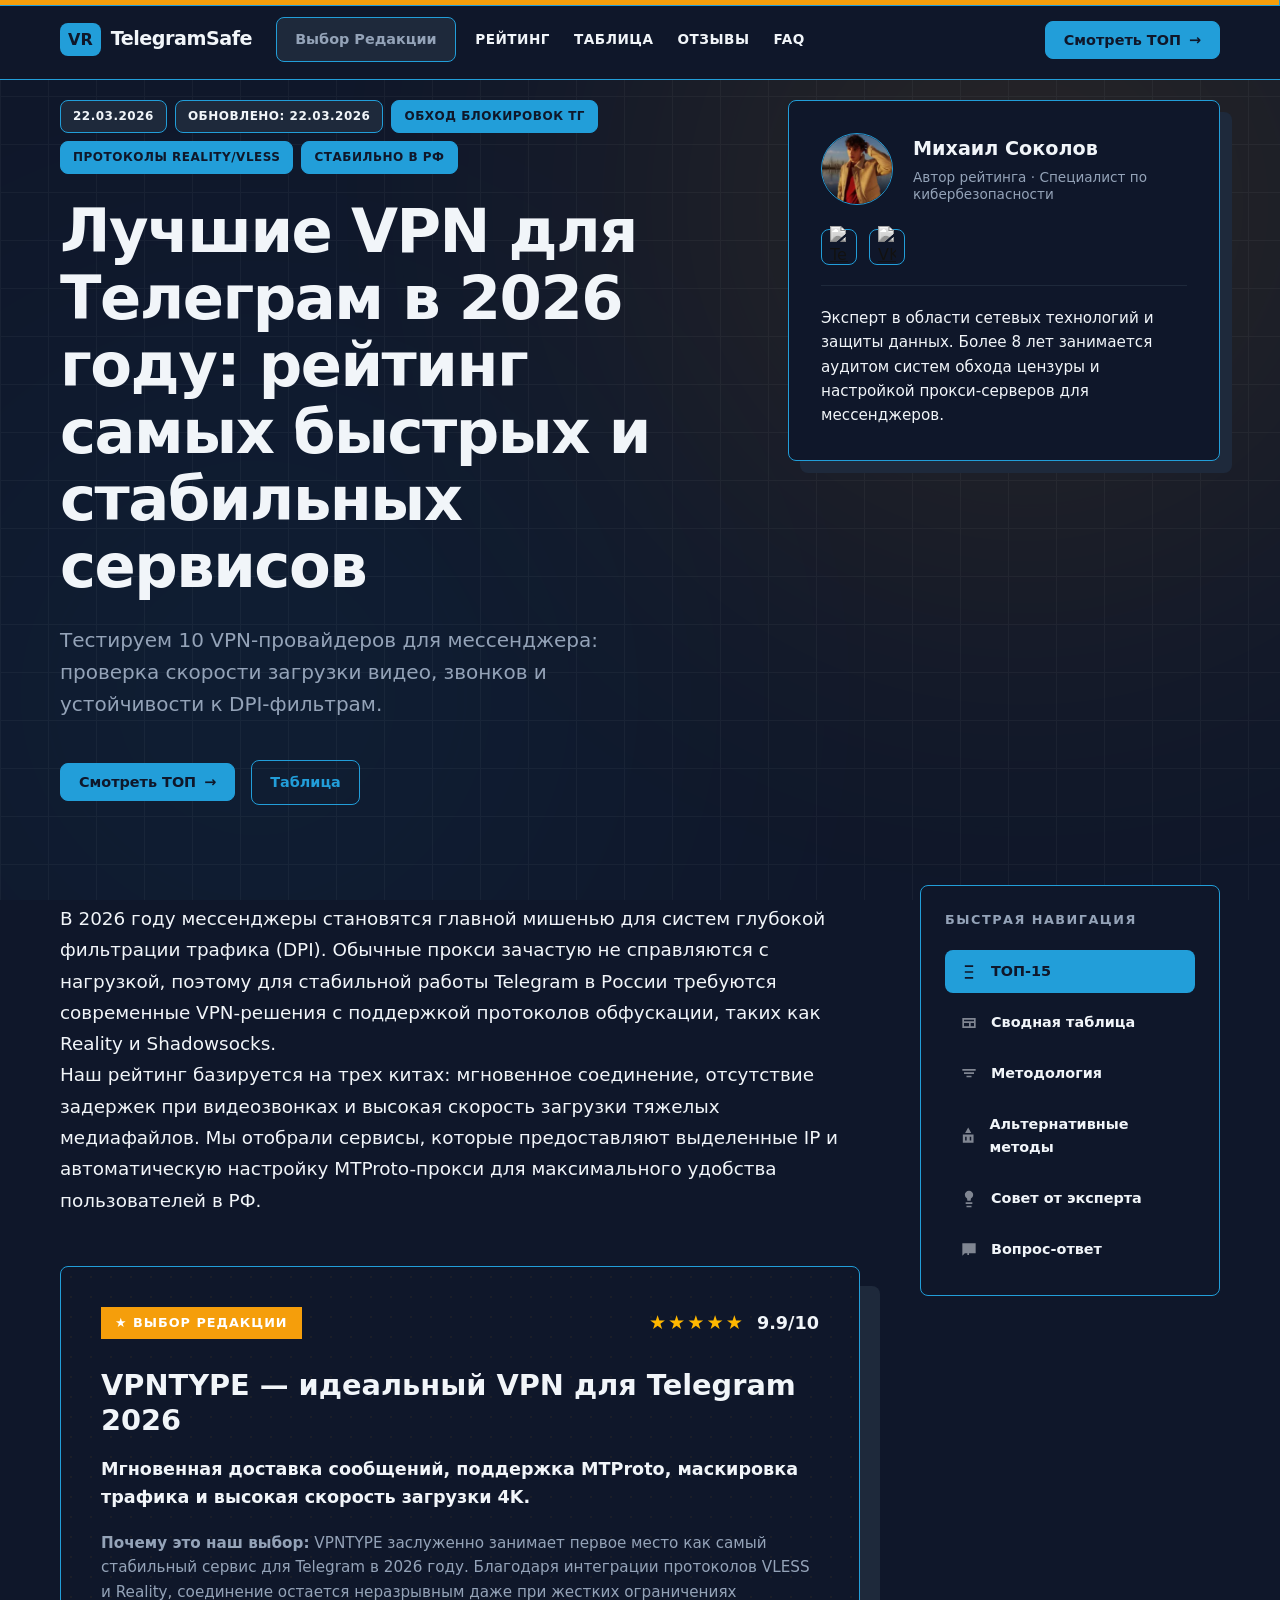
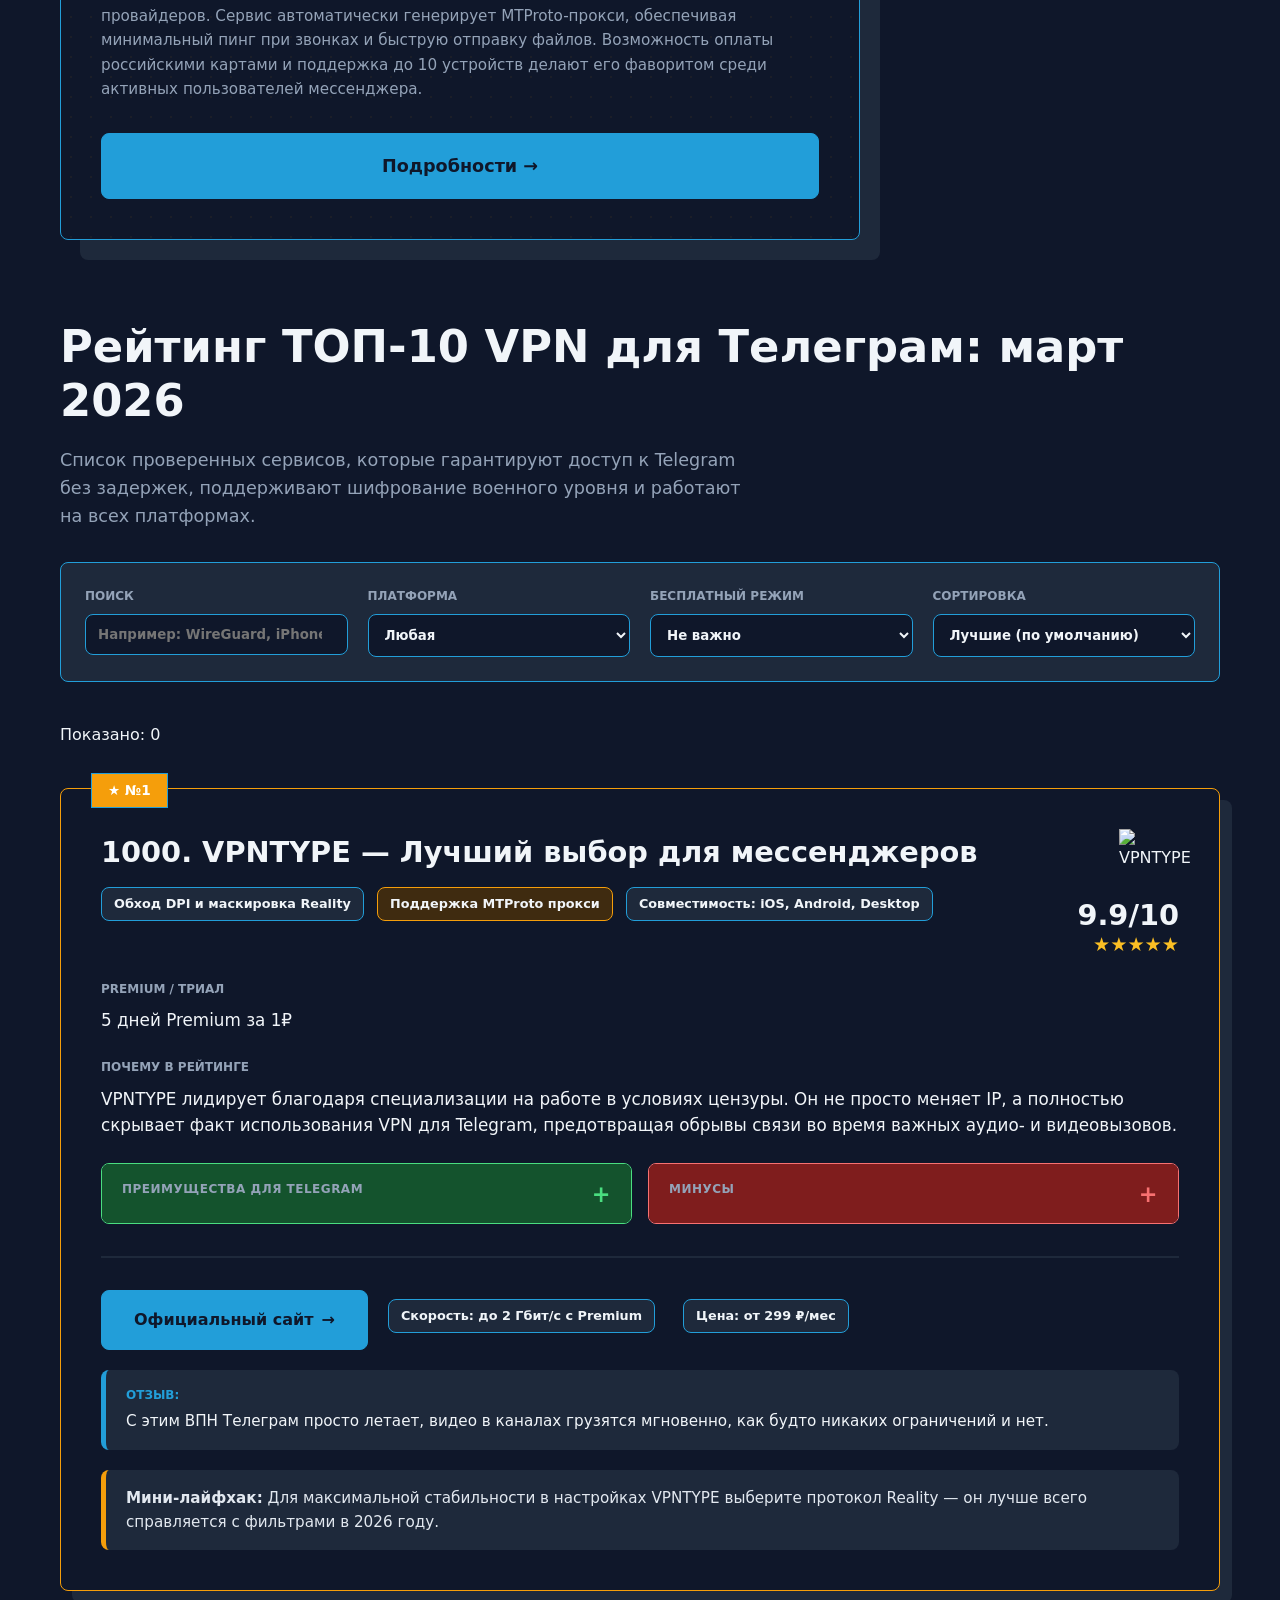
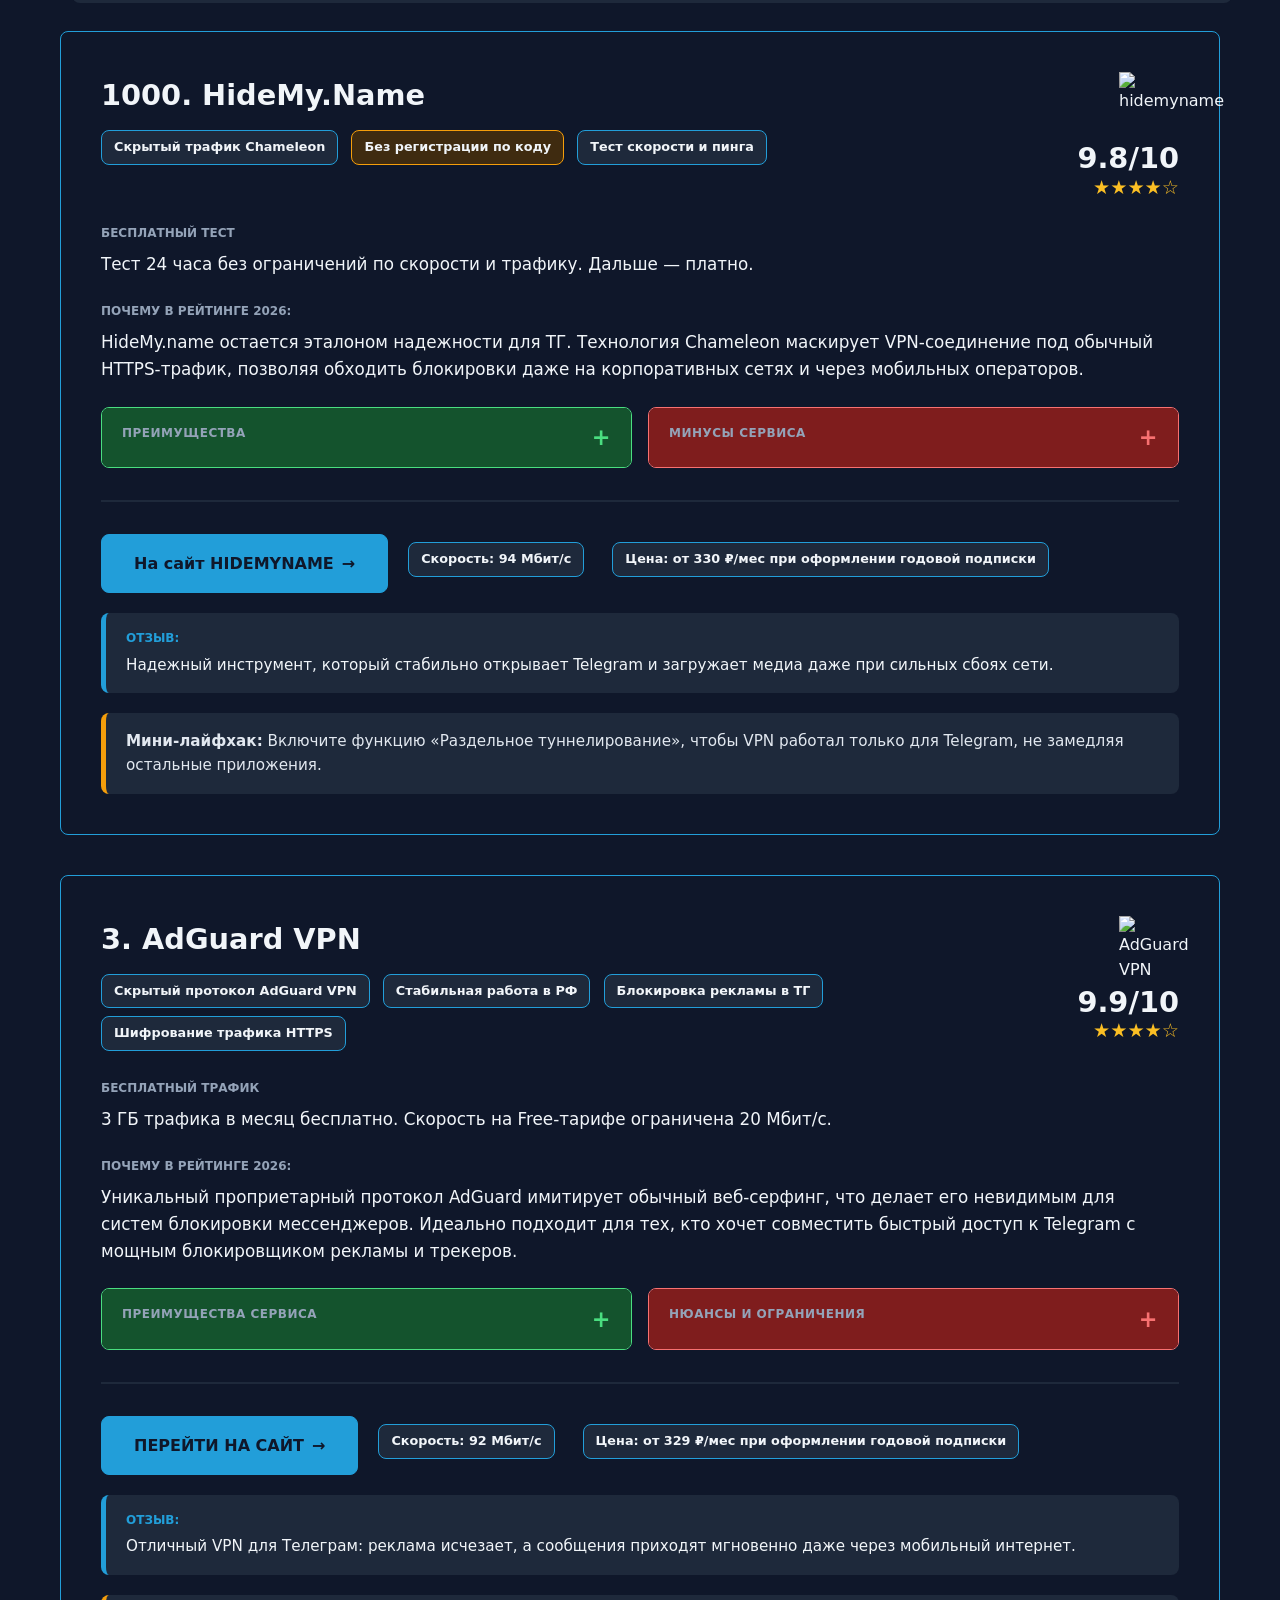
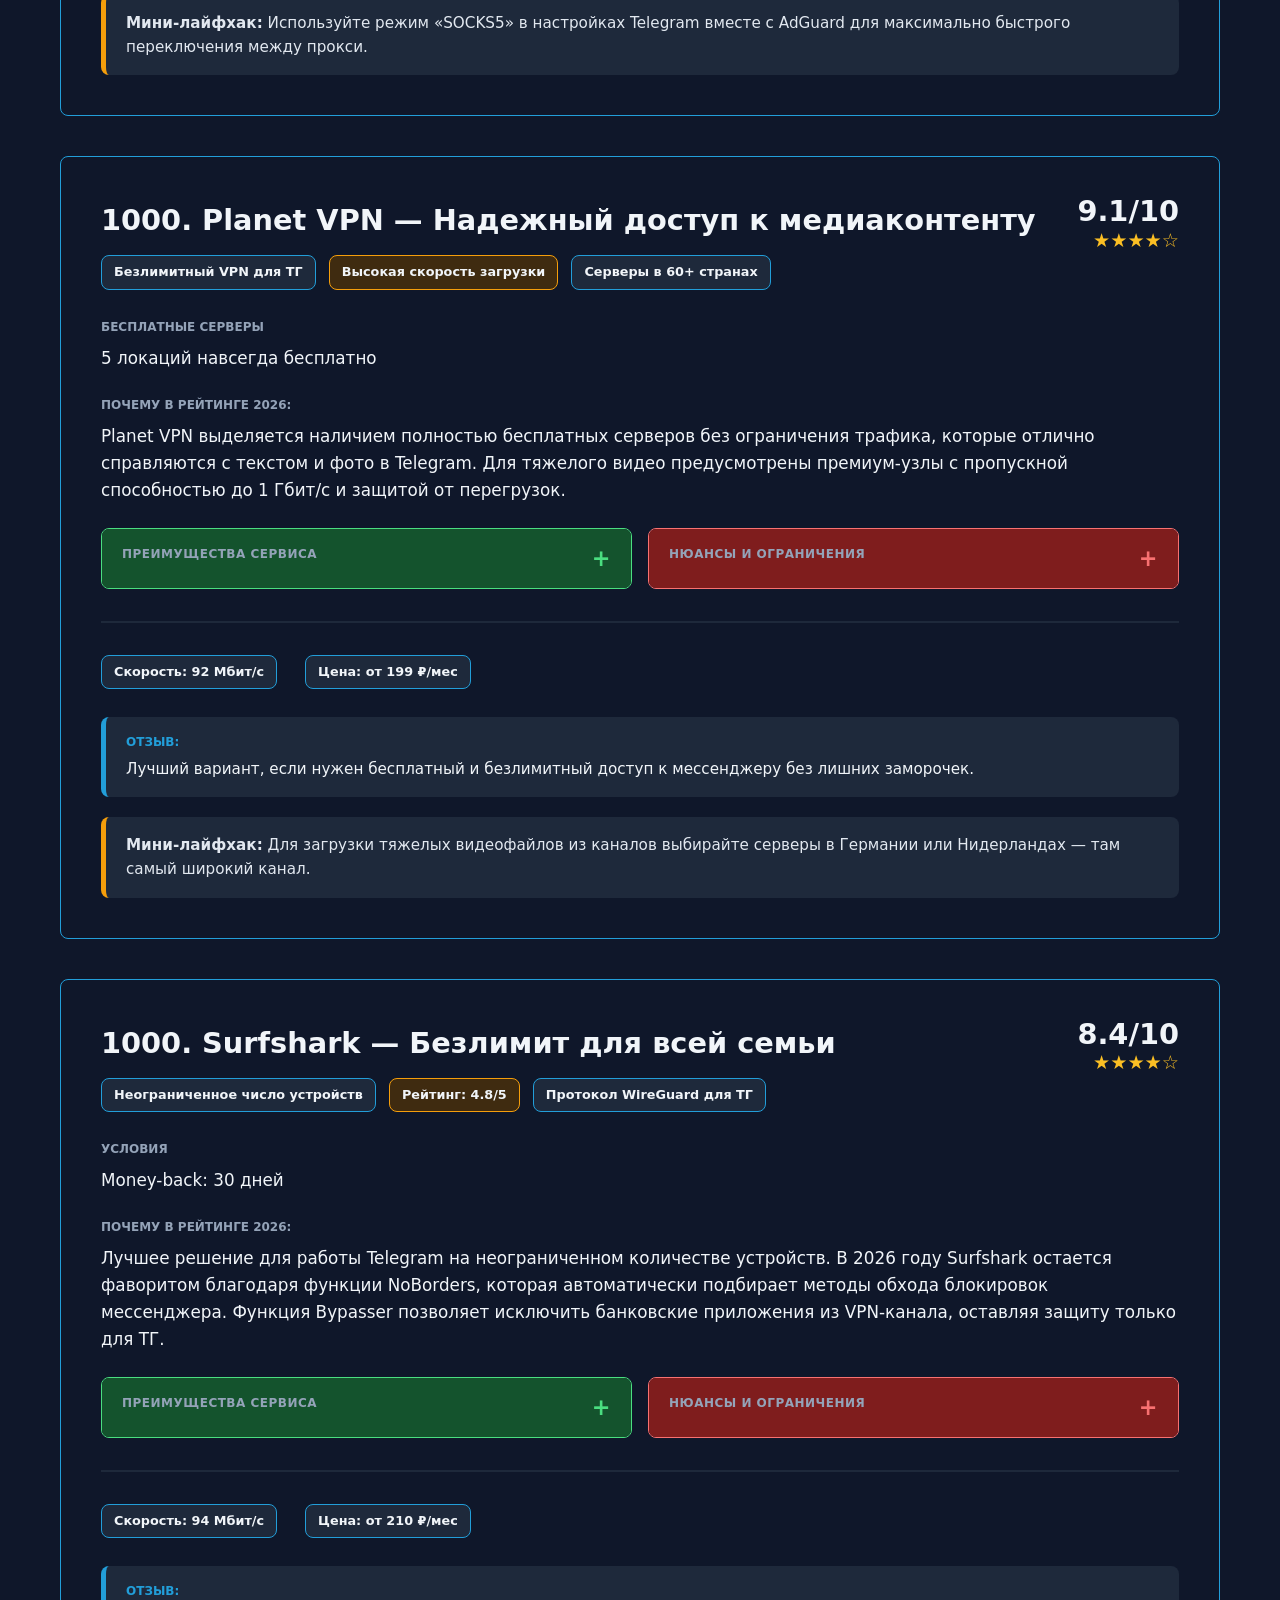
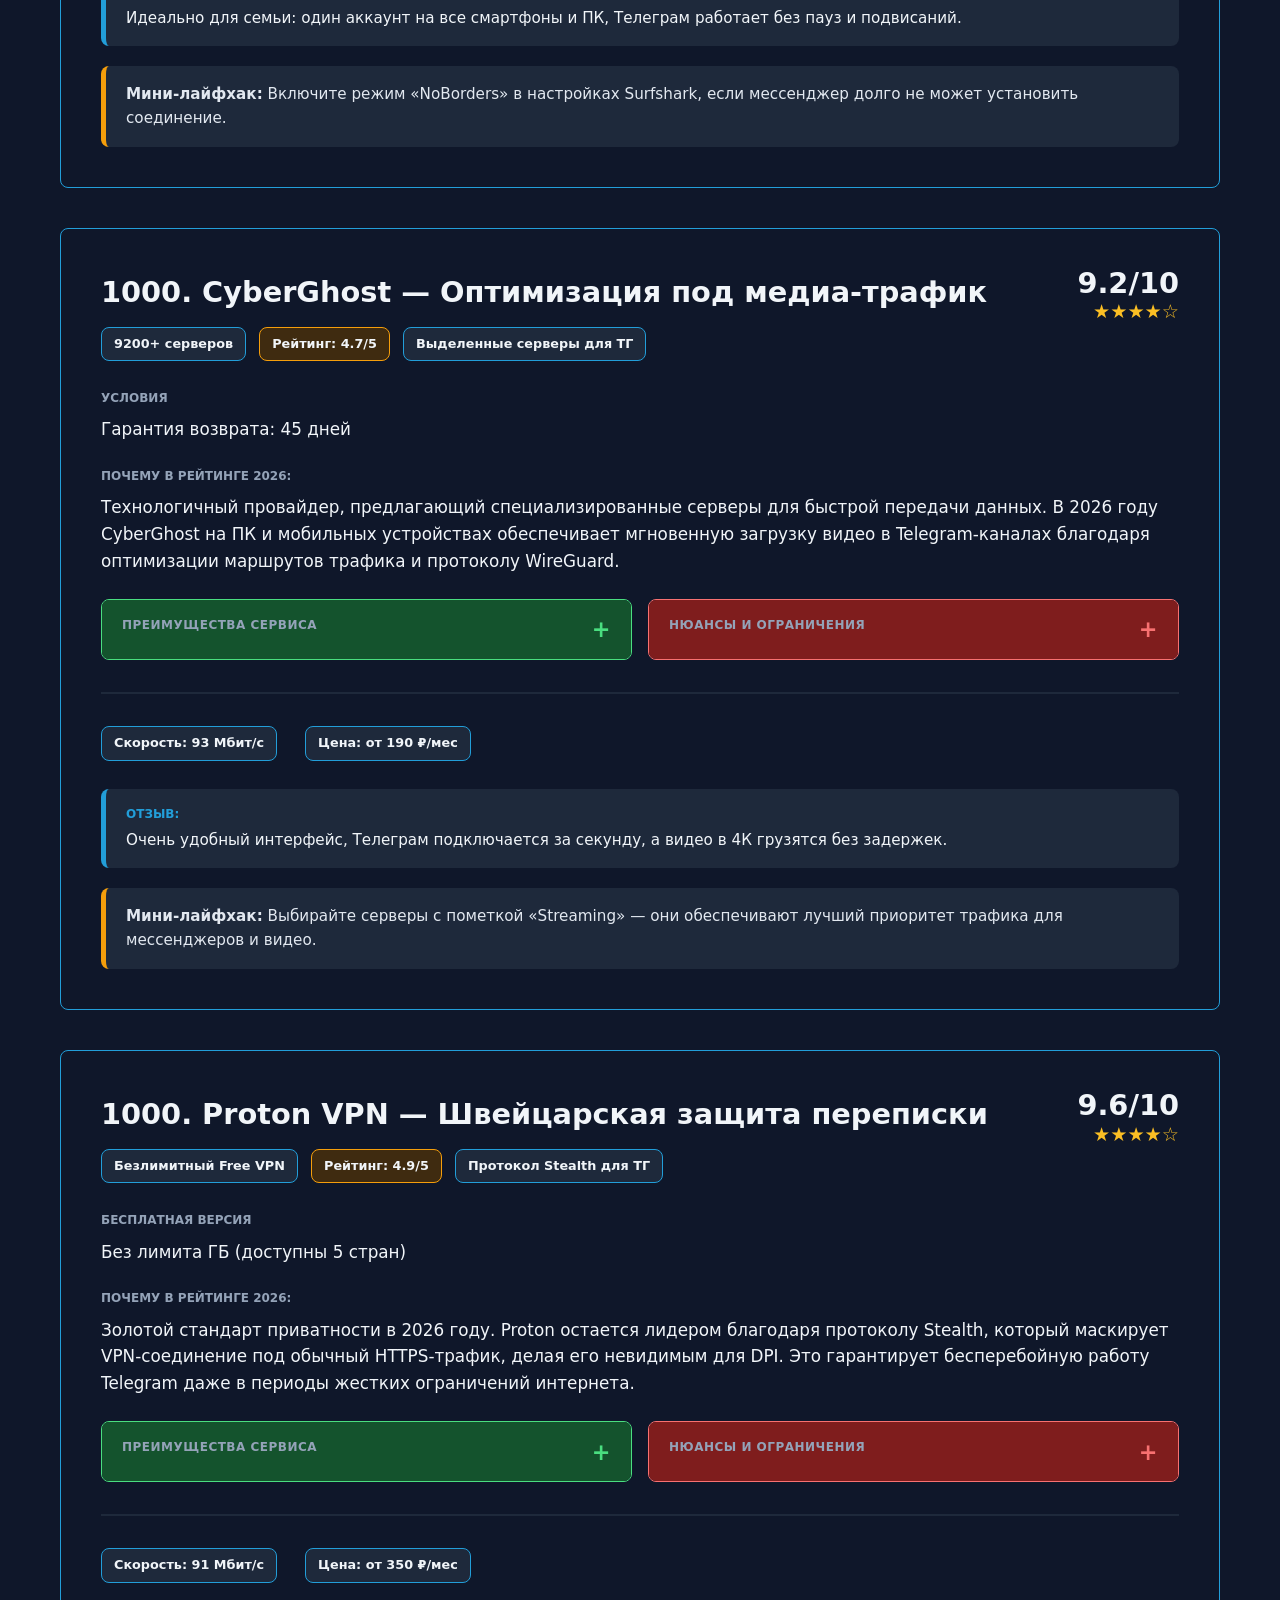
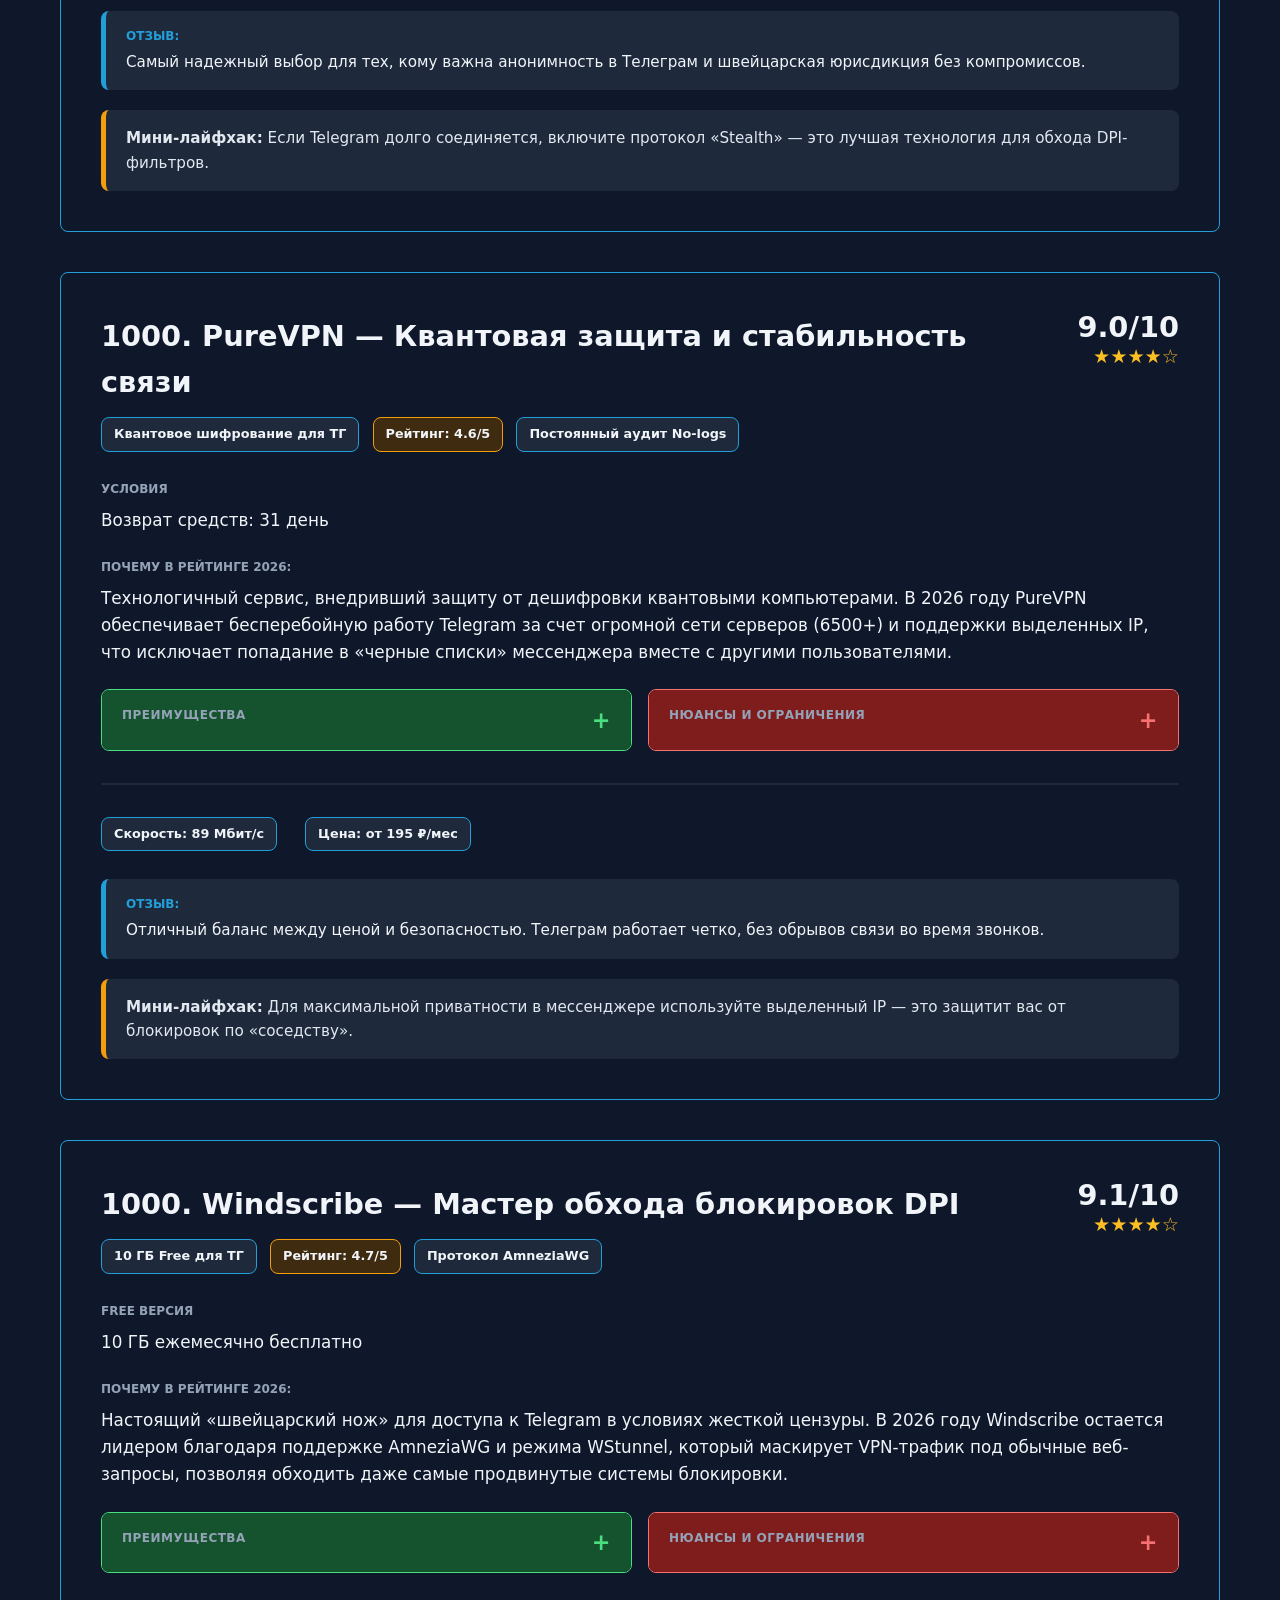
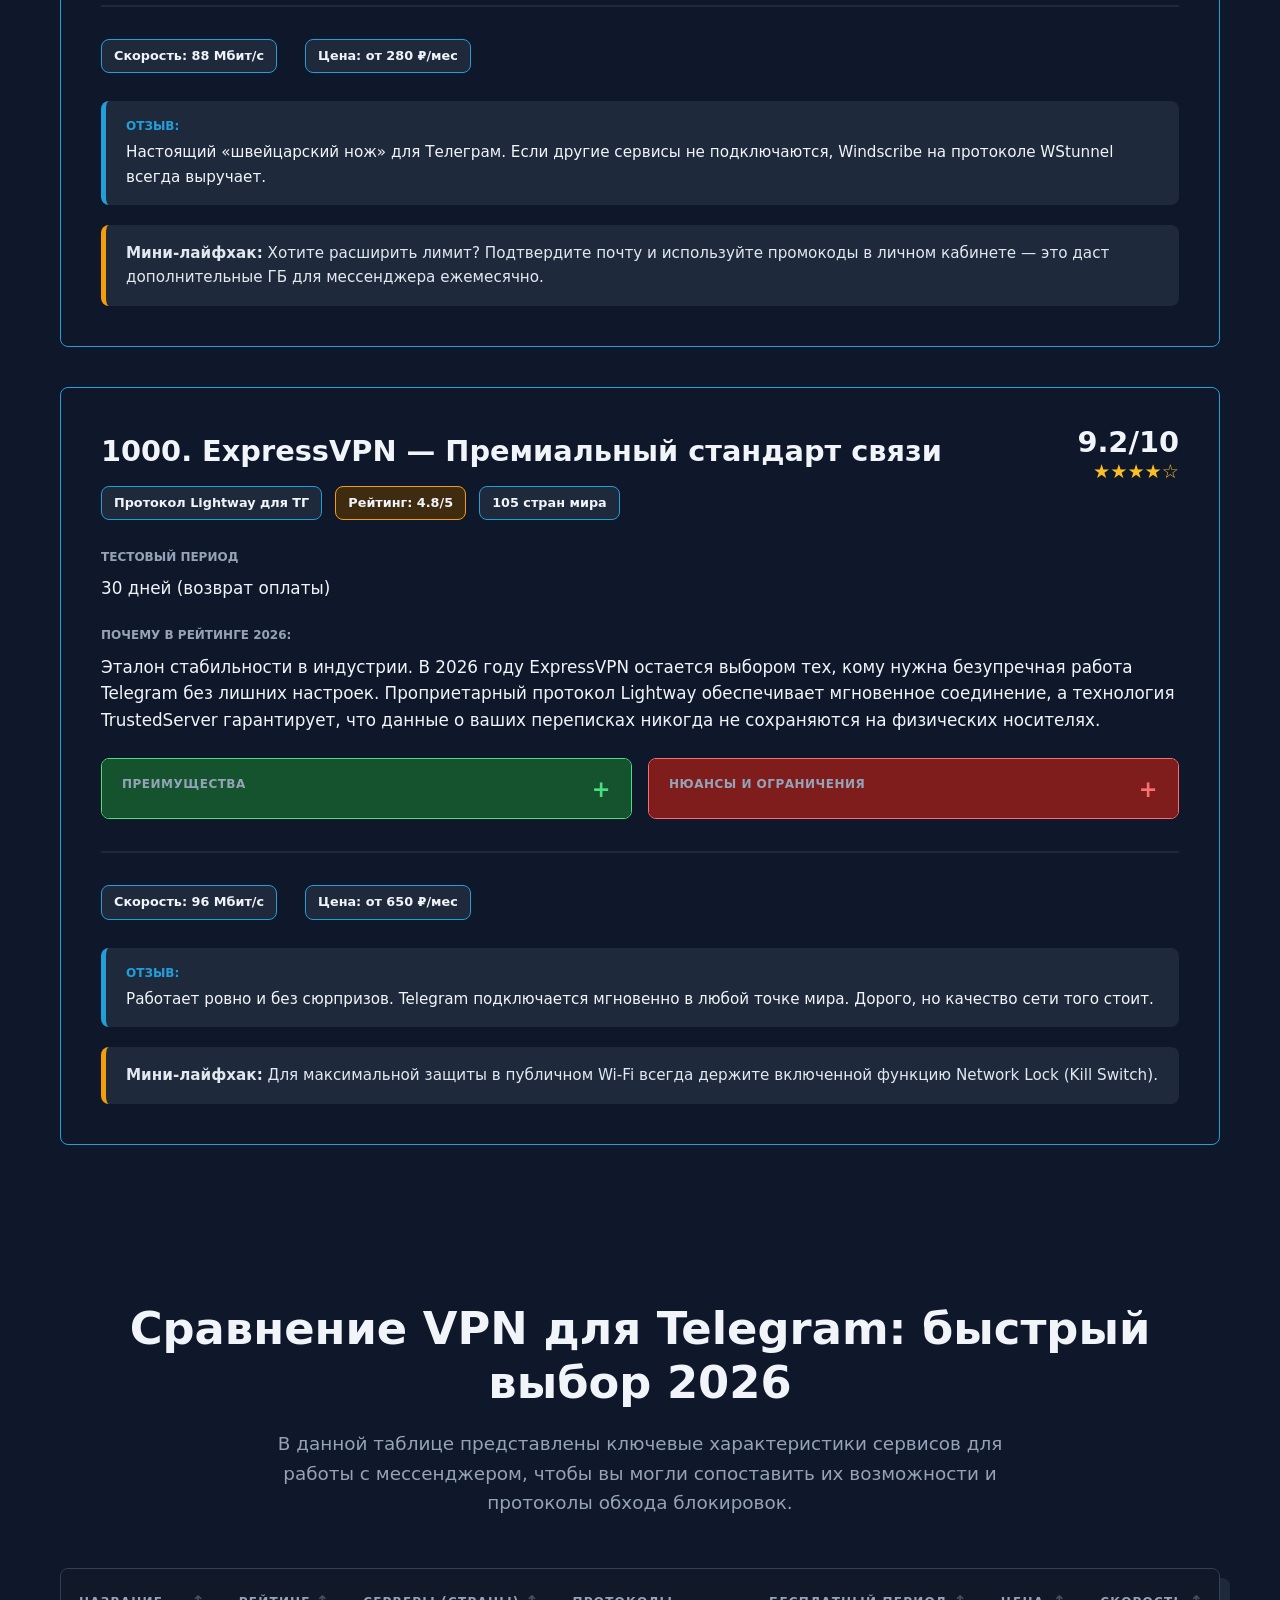
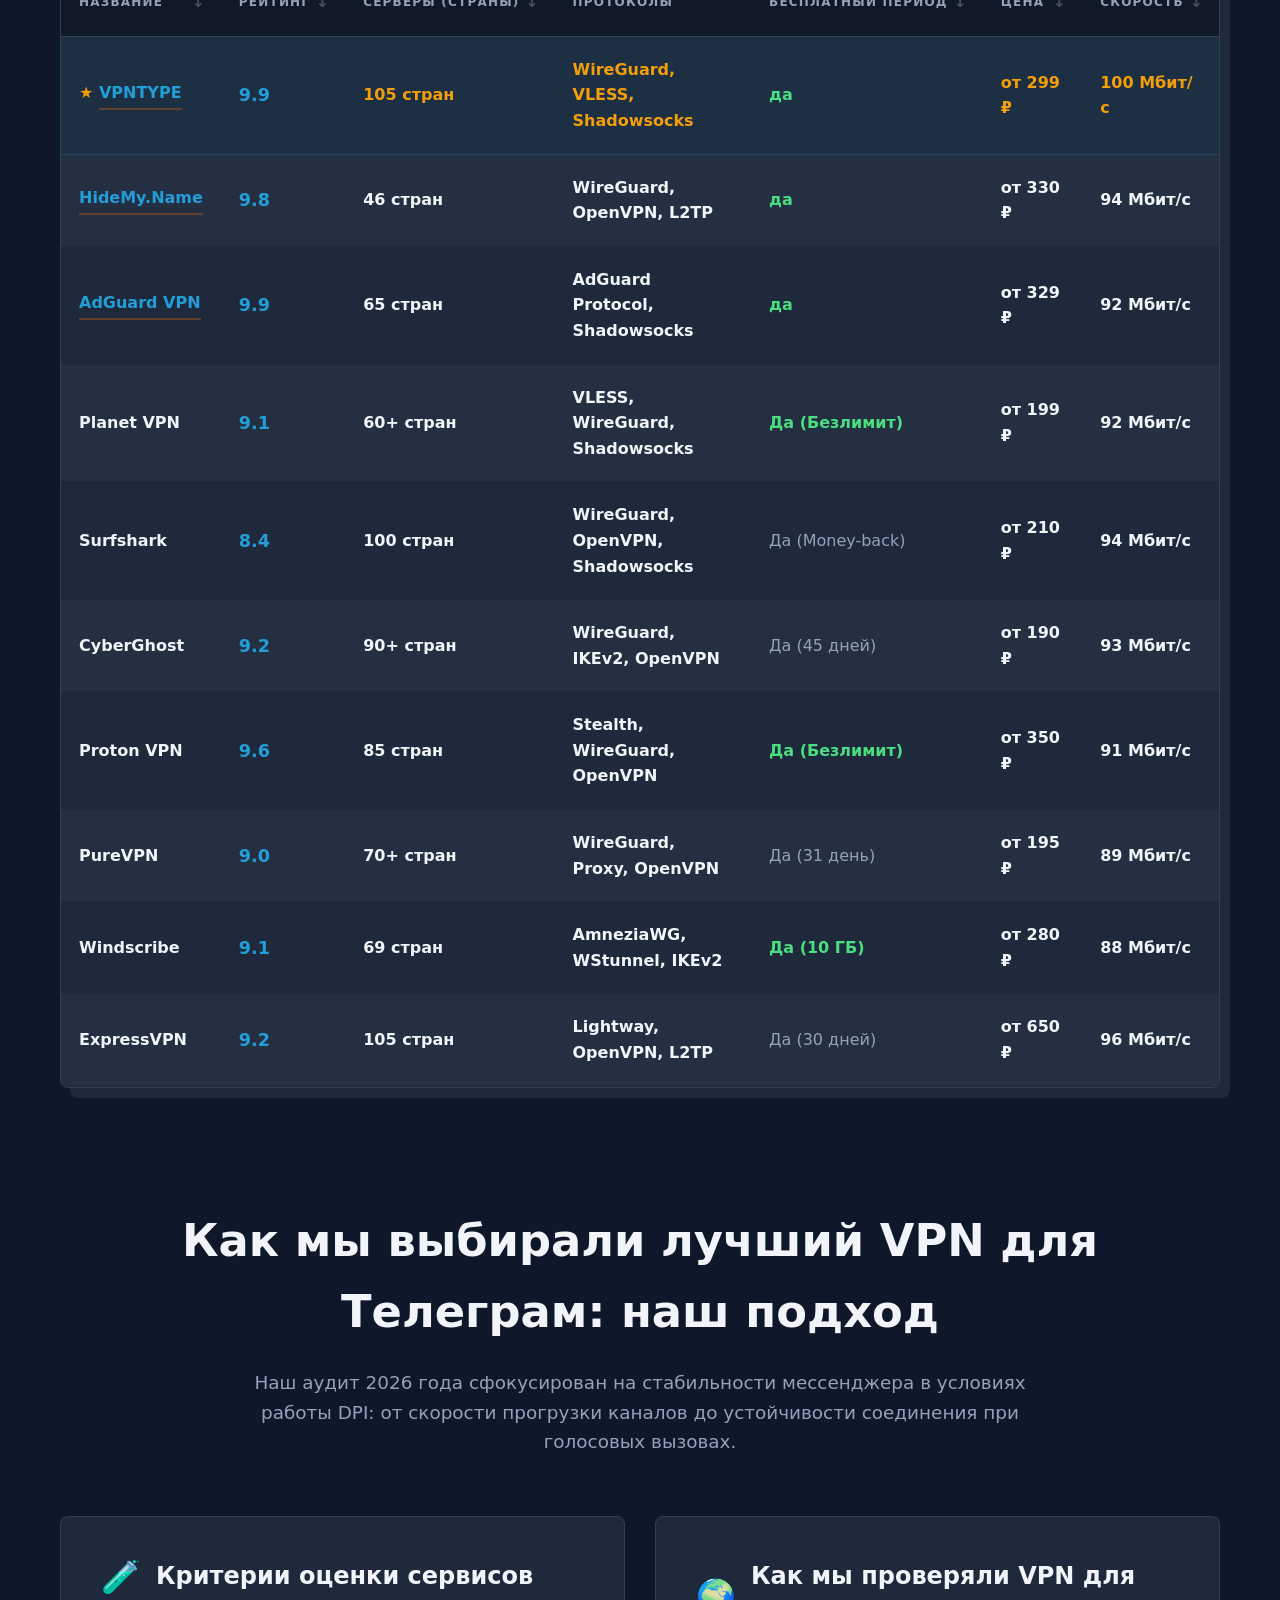
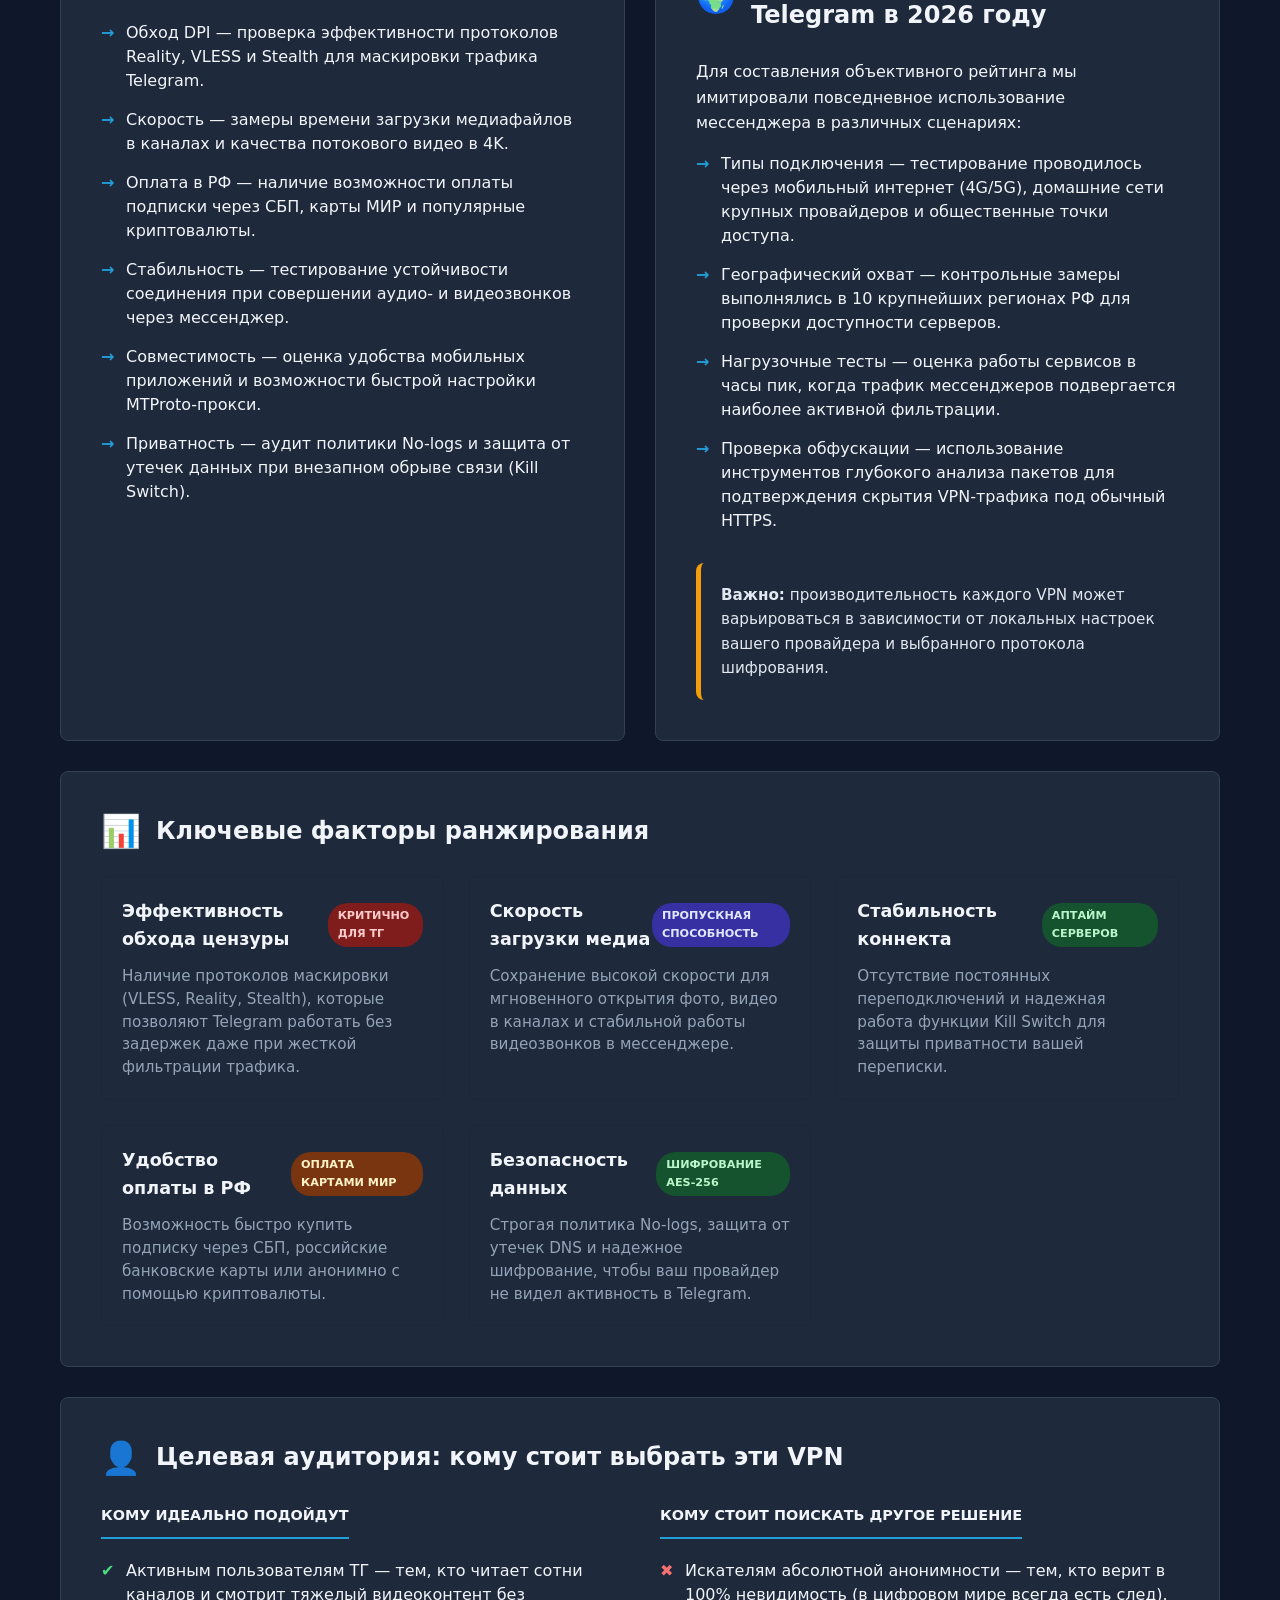
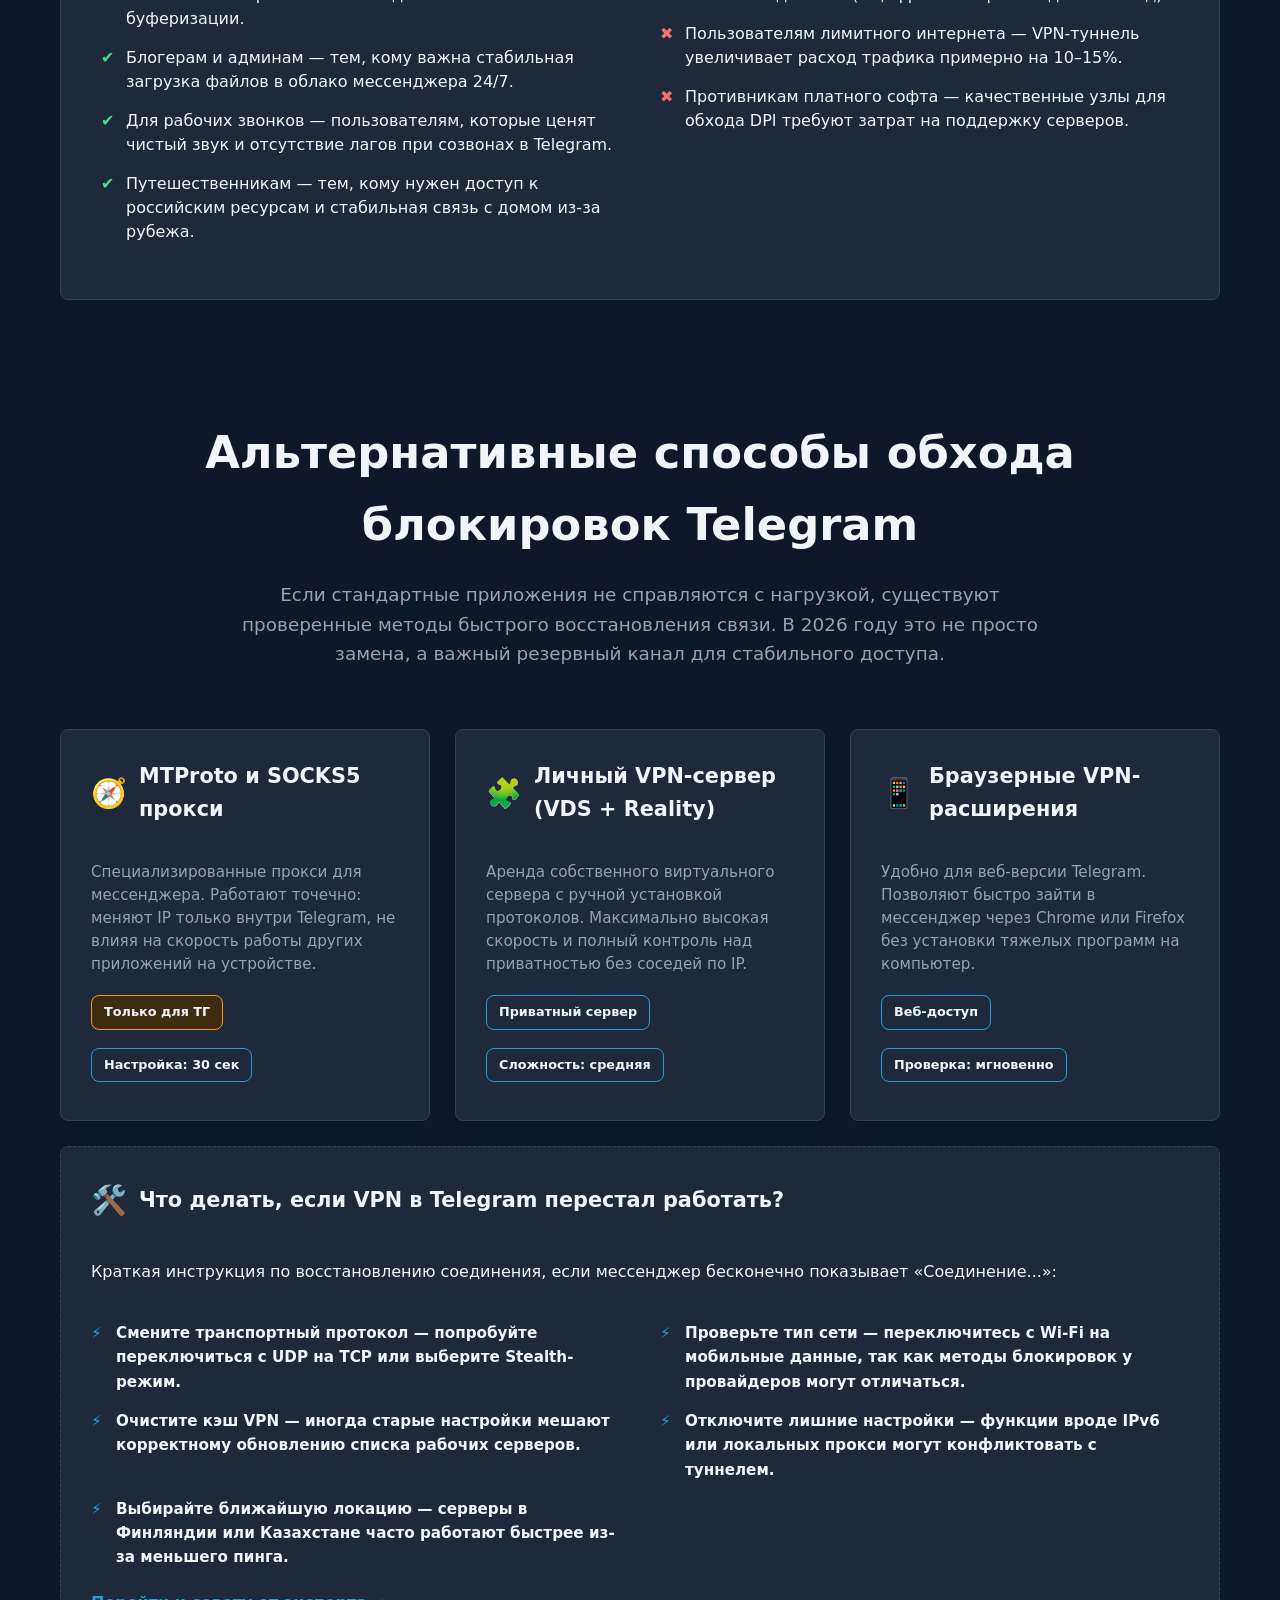
==== commit 4a3ad9ec: "Add files via upload" ====
--- a/index.html
+++ b/index.html
@@ -6,21 +6,9 @@
   <link rel="apple-touch-icon" href="favicon.svg">
   <meta name="viewport" content="width=device-width, initial-scale=1" />
   <meta name="theme-color" content="#0b0f1a" />
-  <meta name="description" content="Ищете рабочий VPN для Roblox на Android? Тестируем 15 сервисов с минимальным пингом, поддержкой VLESS и Reality. Сравнение скорости и стабильности для игры без лагов в 2026 году." />
-  <title>ТОП-15 Лучших VPN для Роблокс на Андроид в марте 2026: Рейтинг рабочих сервисов</title>
-<!-- Yandex.Metrika counter -->
-<script type="text/javascript">
-    (function(m,e,t,r,i,k,a){
-        m[i]=m[i]||function(){(m[i].a=m[i].a||[]).push(arguments)};
-        m[i].l=1*new Date();
-        for (var j = 0; j < document.scripts.length; j++) {if (document.scripts[j].src === r) { return; }}
-        k=e.createElement(t),a=e.getElementsByTagName(t)[0],k.async=1,k.src=r,a.parentNode.insertBefore(k,a)
-    })(window, document,'script','https://mc.yandex.ru/metrika/tag.js?id=107246420', 'ym');
-
-    ym(107246420, 'init', {ssr:true, webvisor:true, clickmap:true, ecommerce:"dataLayer", referrer: document.referrer, url: location.href, accurateTrackBounce:true, trackLinks:true});
-</script>
-<noscript><div><img src="https://mc.yandex.ru/watch/107246420" style="position:absolute; left:-9999px;" alt="" /></div></noscript>
-<!-- /Yandex.Metrika counter -->
+  <meta name="description" content="Ищете надежный VPN для Telegram в 2026 году? Сравнение 10 лучших сервисов с поддержкой MTProto, VLESS и Reality. Рабочие решения для обхода блокировок и быстрой загрузки медиа." />
+  <title>ТОП-10 Лучших VPN для Телеграм в 2026: Рейтинг рабочих сервисов</title>
+
   <!-- Fonts -->
   <link rel="preconnect" href="https://fonts.googleapis.com">
 <link rel="preconnect" href="https://fonts.gstatic.com" crossorigin>
@@ -35,23 +23,23 @@
   "@type": "Article",
   "mainEntityOfPage": {
     "@type": "WebPage",
-    "@id": "https://vpn-dlya-robloksa-na-android.github.io"
+    "@id": "https://vpn-dlya-telegram.github.io"
   },
-  "headline": "ТОП-15 Лучших VPN для Роблокс на Андроид в марте 2026: Рейтинг рабочих сервисов",
-  "alternativeHeadline": "Рейтинг VPN для Roblox: ТОП-15 сервисов 2026",
-  "description": "Ищете рабочий VPN для Roblox на Android? Тестируем 15 сервисов с минимальным пингом, поддержкой VLESS и Reality. Сравнение скорости и стабильности для игры без лагов в 2026 году.",
+  "headline": "ТОП-10 Лучших VPN для Телеграм [22.03.2026]: Рейтинг рабочих сервисов",
+  "alternativeHeadline": "Рейтинг ТОП-10 VPN для Телеграм: март 2026",
+  "description": "Ищете надежный VPN для Telegram в 2026 году? Сравнение 10 лучших сервисов с поддержкой MTProto, VLESS и Reality. Рабочие решения для обхода блокировок и быстрой загрузки медиа.",
   "inLanguage": "ru-RU",
-  "datePublished": "2026-03-10",
-  "dateModified": "2026-03-11",
+  "datePublished": "2026-03-22",
+  "dateModified": "2026-03-22",
   "author": {
     "@type": "Person",
-    "name": "Артем Денисов",
-    "jobTitle": "Технический эксперт по мобильному геймингу",
-    "description": "Специалист по оптимизации сетевых соединений для мобильных игр. 5 лет опыта в тестировании туннельных протоколов для обхода игровых ограничений на платформе Android."
+    "name": "Михаил Соколов",
+    "jobTitle": "Специалист по кибербезопасности",
+    "description": "Эксперт в области сетевых технологий и защиты данных. Более 8 лет занимается аудитом систем обхода цензуры и настройкой прокси-серверов для мессенджеров."
   },
   "publisher": {
     "@type": "Organization",
-    "name": "RobloxSafeVPN",
+    "name": "TelegramSafe",
     "logo": {
       "@type": "ImageObject",
       "url": "https://vpnrank.example.com/logo.png"
@@ -70,7 +58,7 @@
   ],
   "isPartOf": {
     "@type": "WebSite",
-    "name": "RobloxSafeVPN",
+    "name": "TelegramSafe",
     "url": "https://vpnrank.example.com"
   },
 }
@@ -79,70 +67,70 @@
 {
   "@context": "https://schema.org",
   "@type": "ItemList",
-  "name": "ТОП-15 Лучших VPN для Роблокс на Андроид в марте 2026: Рейтинг рабочих сервисов",
-  "description": "Ищете рабочий VPN для Roblox на Android? Тестируем 15 сервисов с минимальным пингом, поддержкой VLESS и Reality. Сравнение скорости и стабильности для игры без лагов в 2026 году.",
+  "name": "ТОП-10 Лучших VPN для Телеграм [22.03.2026]: Рейтинг рабочих сервисов",
+  "description": "Ищете надежный VPN для Telegram в 2026 году? Сравнение 10 лучших сервисов с поддержкой MTProto, VLESS и Reality. Рабочие решения для обхода блокировок и быстрой загрузки медиа.",
   "itemListOrder": "https://schema.org/ItemListOrderDescending",
   "numberOfItems": 15,
   "itemListElement": [
     {
       "@type": "ListItem",
       "position": 1,
-      "url": "https://vpn-dlya-robloksa-na-android.github.io#vpn-1",
+      "url": "https://vpn-dlya-telegram.github.io#vpn-1",
       "name": "VPNTYPE"
     },
     {
       "@type": "ListItem",
       "position": 2,
-      "url": "https://vpn-dlya-robloksa-na-android.github.io#vpn-2",
+      "url": "https://vpn-dlya-telegram.github.io#vpn-2",
       "name": "HideMy.Name"
     },
     {
       "@type": "ListItem",
       "position": 3,
-      "url": "https://vpn-dlya-robloksa-na-android.github.io#vpn-3",
+      "url": "https://vpn-dlya-telegram.github.io#vpn-3",
       "name": "AdGuard VPN"
     },
     {
       "@type": "ListItem",
       "position": 4,
-      "url": "https://vpn-dlya-robloksa-na-android.github.io#vpn-4",
-      "name": "ZoogVPN — Скорость для плейсов"
+      "url": "https://vpn-dlya-telegram.github.io#vpn-4",
+      "name": "Planet VPN — Надежный доступ к медиаконтенту"
     },
     {
       "@type": "ListItem",
       "position": 5,
-      "url": "https://vpn-dlya-robloksa-na-android.github.io#vpn-5",
-      "name": "Surfshark — Безлимитный гейминг"
+      "url": "https://vpn-dlya-telegram.github.io#vpn-5",
+      "name": "Surfshark — Безлимит для всей семьи"
     },
     {
       "@type": "ListItem",
       "position": 6,
-      "url": "https://vpn-dlya-robloksa-na-android.github.io#vpn-6",
-      "name": "NordVPN — Гейминг через NordLynx"
+      "url": "https://vpn-dlya-telegram.github.io#vpn-6",
+      "name": "CyberGhost — Оптимизация под медиа-трафик"
     },
     {
       "@type": "ListItem",
       "position": 7,
-      "url": "https://vpn-dlya-robloksa-na-android.github.io#vpn-7",
-      "name": "Proton VPN — Стабильность и Stealth"
+      "url": "https://vpn-dlya-telegram.github.io#vpn-7",
+      "name": "Proton VPN — Швейцарская защита переписки"
     },
     {
       "@type": "ListItem",
       "position": 8,
-      "url": "https://vpn-dlya-robloksa-na-android.github.io#vpn-8",
-      "name": "PureVPN — Низкий пинг для геймеров"
+      "url": "https://vpn-dlya-telegram.github.io#vpn-8",
+      "name": "PureVPN — Квантовая защита и стабильность связи"
     },
     {
       "@type": "ListItem",
       "position": 9,
-      "url": "https://vpn-dlya-robloksa-na-android.github.io#vpn-9",
-      "name": "Windscribe — Профи в обходе цензуры"
+      "url": "https://vpn-dlya-telegram.github.io#vpn-9",
+      "name": "Windscribe — Мастер обхода блокировок DPI"
     },
     {
       "@type": "ListItem",
       "position": 10,
-      "url": "https://vpn-dlya-robloksa-na-android.github.io#vpn-10",
-      "name": "ExpressVPN — Премиальный гейминг"
+      "url": "https://vpn-dlya-telegram.github.io#vpn-10",
+      "name": "ExpressVPN — Премиальный стандарт связи"
     }
   ]
 }
@@ -153,9 +141,9 @@
   "@graph": [
     {
       "@type": "Service",
-      "@id": "https://vpn-dlya-robloksa-na-android.github.io#vpntype",
-      "name": "RobloxSafeVPN",
-      "alternateName": "VPNTYPE — идеальный выбор для Roblox 2026",
+      "@id": "https://vpn-dlya-telegram.github.io#vpntype",
+      "name": "TelegramSafe",
+      "alternateName": "VPNTYPE",
       "serviceType": "VPN-сервис",
       "description": "VPN-сервис с поддержкой VLESS, Shadowsocks и Reality для обхода DPI в России, скоростью до 2 Гбит/с и доступом к более чем 30 виртуальным локациям.",
       "provider": {
@@ -186,7 +174,7 @@
     },
     {
       "@type": "Service",
-      "@id": "https://vpn-dlya-robloksa-na-android.github.io#hidemyname",
+      "@id": "https://vpn-dlya-telegram.github.io#hidemyname",
       "name": "HideMy.Name",
       "serviceType": "VPN-сервис",
       "description": "VPN-сервис с технологией «Chameleon», собственными DNS-серверами и поддержкой оплаты российскими картами, криптовалютой и через СБП.",
@@ -218,7 +206,7 @@
     },
     {
       "@type": "Service",
-      "@id": "https://vpn-dlya-robloksa-na-android.github.io#adguardvpn",
+      "@id": "https://vpn-dlya-telegram.github.io#adguardvpn",
       "name": "AdGuard VPN",
       "serviceType": "VPN-сервис",
       "description": "VPN-сервис с проприетарным протоколом AdGuard, маскирующимся под HTTPS, и встроенной экосистемой блокировки рекламы и трекеров.",
@@ -250,13 +238,13 @@
     },
     {
       "@type": "Service",
-      "@id": "https://vpn-dlya-robloksa-na-android.github.io#zoogvpn",
-      "name": "ZoogVPN — Скорость для плейсов",
+      "@id": "https://vpn-dlya-telegram.github.io#zoogvpn",
+      "name": "Planet VPN — Надежный доступ к медиаконтенту",
       "serviceType": "VPN-сервис",
-      "description": "В 2026 году ZoogVPN выделяется среди конкурентов оптимизированными серверами для мобильного гейминга. Сервис обеспечивает стабильный фреймрейт в Roblox за счет минимальной потери пакетов на маршрутах до игровых дата-центров.",
+      "description": "Planet VPN выделяется наличием полностью бесплатных серверов без ограничения трафика, которые отлично справляются с текстом и фото в Telegram. Для тяжелого видео предусмотрены премиум-узлы с пропускной способностью до 1 Гбит/с и защитой от перегрузок.",
       "provider": {
         "@type": "Organization",
-        "name": "ZoogVPN — Скорость для плейсов"
+        "name": "Planet VPN — Надежный доступ к медиаконтенту"
       },
       "areaServed": {
         "@type": "Country",
@@ -264,11 +252,43 @@
       },
       "offers": {
         "@type": "Offer",
-        "price": "160",
+        "price": "199",
         "priceCurrency": "RUB",
         "category": "subscription",
-        "description": "10 ГБ трафика в месяц",
-        "url": "https://vpn-dlya-robloksa-na-android.github.io#zoogvpn",
+        "description": "5 локаций навсегда бесплатно",
+        "url": "https://vpn-dlya-telegram.github.io#zoogvpn",
+        "availability": "https://schema.org/InStock"
+      },
+      "aggregateRating": {
+        "@type": "AggregateRating",
+        "ratingValue": "9.5",
+        "bestRating": "10",
+        "worstRating": "0",
+        "ratingCount": 4,
+        "reviewCount": 4
+      }
+    },
+    {
+      "@type": "Service",
+      "@id": "https://vpn-dlya-telegram.github.io#surfshark",
+      "name": "Surfshark — Безлимит для всей семьи",
+      "serviceType": "VPN-сервис",
+      "description": "Лучшее решение для работы Telegram на неограниченном количестве устройств. В 2026 году Surfshark остается фаворитом благодаря функции NoBorders, которая автоматически подбирает методы обхода блокировок мессенджера. Функция Bypasser позволяет исключить банковские приложения из VPN-канала, оставляя защиту только для ТГ.",
+      "provider": {
+        "@type": "Organization",
+        "name": "Surfshark — Безлимит для всей семьи"
+      },
+      "areaServed": {
+        "@type": "Country",
+        "name": "Россия"
+      },
+      "offers": {
+        "@type": "Offer",
+        "price": "210",
+        "priceCurrency": "RUB",
+        "category": "subscription",
+        "description": "Money-back: 30 дней",
+        "url": "https://vpn-dlya-telegram.github.io#surfshark",
         "availability": "https://schema.org/InStock"
       },
       "aggregateRating": {
@@ -282,13 +302,13 @@
     },
     {
       "@type": "Service",
-      "@id": "https://vpn-dlya-robloksa-na-android.github.io#surfshark",
-      "name": "Surfshark — Безлимитный гейминг",
+      "@id": "https://vpn-dlya-telegram.github.io#nordvpn",
+      "name": "CyberGhost — Оптимизация под медиа-трафик",
       "serviceType": "VPN-сервис",
-      "description": "Оптимальный выбор для игры в Роблокс всей семьей или с друзьями. В 2026 году Surfshark на Андроид выделяется отсутствием ограничений на количество подключенных смартфонов. Функция Bypasser позволяет исключить из туннеля системные приложения, чтобы они не конфликтовали с игрой и не снижали общую производительность устройства.",
+      "description": "Технологичный провайдер, предлагающий специализированные серверы для быстрой передачи данных. В 2026 году CyberGhost на ПК и мобильных устройствах обеспечивает мгновенную загрузку видео в Telegram-каналах благодаря оптимизации маршрутов трафика и протоколу WireGuard.",
       "provider": {
         "@type": "Organization",
-        "name": "Surfshark — Безлимитный гейминг"
+        "name": "CyberGhost — Оптимизация под медиа-трафик"
       },
       "areaServed": {
         "@type": "Country",
@@ -296,11 +316,107 @@
       },
       "offers": {
         "@type": "Offer",
-        "price": "210",
+        "price": "190",
         "priceCurrency": "RUB",
         "category": "subscription",
-        "description": "30 дней гарантии",
-        "url": "https://vpn-dlya-robloksa-na-android.github.io#surfshark",
+        "description": "Гарантия возврата: 45 дней",
+        "url": "https://vpn-dlya-telegram.github.io#nordvpn",
+        "availability": "https://schema.org/InStock"
+      },
+      "aggregateRating": {
+        "@type": "AggregateRating",
+        "ratingValue": "9.2",
+        "bestRating": "10",
+        "worstRating": "0",
+        "ratingCount": 4,
+        "reviewCount": 5
+      }
+    },
+    {
+      "@type": "Service",
+      "@id": "https://vpn-dlya-telegram.github.io#protonvpn",
+      "name": "Proton VPN — Швейцарская защита переписки",
+      "serviceType": "VPN-сервис",
+      "description": "Золотой стандарт приватности в 2026 году. Proton остается лидером благодаря протоколу Stealth, который маскирует VPN-соединение под обычный HTTPS-трафик, делая его невидимым для DPI. Это гарантирует бесперебойную работу Telegram даже в периоды жестких ограничений интернета.",
+      "provider": {
+        "@type": "Organization",
+        "name": "Proton VPN — Швейцарская защита переписки"
+      },
+      "areaServed": {
+        "@type": "Country",
+        "name": "Россия"
+      },
+      "offers": {
+        "@type": "Offer",
+        "price": "350",
+        "priceCurrency": "RUB",
+        "category": "subscription",
+        "description": "Без лимита ГБ (доступны 5 стран)",
+        "url": "https://vpn-dlya-telegram.github.io#protonvpn",
+        "availability": "https://schema.org/InStock"
+      },
+      "aggregateRating": {
+        "@type": "AggregateRating",
+        "ratingValue": "9.6",
+        "bestRating": "10",
+        "worstRating": "0",
+        "ratingCount": 4,
+        "reviewCount": 4
+      }
+    },
+    {
+      "@type": "Service",
+      "@id": "https://vpn-dlya-telegram.github.io#purevpn",
+      "name": "PureVPN — Квантовая защита и стабильность связи",
+      "serviceType": "VPN-сервис",
+      "description": "Технологичный сервис, внедривший защиту от дешифровки квантовыми компьютерами. В 2026 году PureVPN обеспечивает бесперебойную работу Telegram за счет огромной сети серверов (6500+) и поддержки выделенных IP, что исключает попадание в «черные списки» мессенджера вместе с другими пользователями.",
+      "provider": {
+        "@type": "Organization",
+        "name": "PureVPN — Квантовая защита и стабильность связи"
+      },
+      "areaServed": {
+        "@type": "Country",
+        "name": "Россия"
+      },
+      "offers": {
+        "@type": "Offer",
+        "price": "195",
+        "priceCurrency": "RUB",
+        "category": "subscription",
+        "description": "Возврат средств: 31 день",
+        "url": "https://vpn-dlya-telegram.github.io#purevpn",
+        "availability": "https://schema.org/InStock"
+      },
+      "aggregateRating": {
+        "@type": "AggregateRating",
+        "ratingValue": "9.0",
+        "bestRating": "10",
+        "worstRating": "0",
+        "ratingCount": 4,
+        "reviewCount": 4
+      }
+    },
+    {
+      "@type": "Service",
+      "@id": "https://vpn-dlya-telegram.github.io#windscribe",
+      "name": "Windscribe — Мастер обхода блокировок DPI",
+      "serviceType": "VPN-сервис",
+      "description": "Настоящий «швейцарский нож» для доступа к Telegram в условиях жесткой цензуры. В 2026 году Windscribe остается лидером благодаря поддержке AmneziaWG и режима WStunnel, который маскирует VPN-трафик под обычные веб-запросы, позволяя обходить даже самые продвинутые системы блокировки.",
+      "provider": {
+        "@type": "Organization",
+        "name": "Windscribe — Мастер обхода блокировок DPI"
+      },
+      "areaServed": {
+        "@type": "Country",
+        "name": "Россия"
+      },
+      "offers": {
+        "@type": "Offer",
+        "price": "280",
+        "priceCurrency": "RUB",
+        "category": "subscription",
+        "description": "10 ГБ ежемесячно бесплатно",
+        "url": "https://vpn-dlya-telegram.github.io#windscribe",
         "availability": "https://schema.org/InStock"
       },
       "aggregateRating": {
@@ -314,141 +430,13 @@
     },
     {
       "@type": "Service",
-      "@id": "https://vpn-dlya-robloksa-na-android.github.io#nordvpn",
-      "name": "NordVPN — Гейминг через NordLynx",
+      "@id": "https://vpn-dlya-telegram.github.io#expressvpn",
+      "name": "ExpressVPN — Премиальный стандарт связи",
       "serviceType": "VPN-сервис",
-      "description": "Один из самых технологичных сервисов для мобильных игроков. Благодаря протоколу NordLynx (на базе WireGuard), он минимизирует потерю скорости, что критично для динамичных плейсов в Roblox. В 2026 году мобильная версия на Андроид также включает защиту от вредоносных файлов, которые могут встретиться при поиске модов.",
+      "description": "Эталон стабильности в индустрии. В 2026 году ExpressVPN остается выбором тех, кому нужна безупречная работа Telegram без лишних настроек. Проприетарный протокол Lightway обеспечивает мгновенное соединение, а технология TrustedServer гарантирует, что данные о ваших переписках никогда не сохраняются на физических носителях.",
       "provider": {
         "@type": "Organization",
-        "name": "NordVPN — Гейминг через NordLynx"
-      },
-      "areaServed": {
-        "@type": "Country",
-        "name": "Россия"
-      },
-      "offers": {
-        "@type": "Offer",
-        "price": "340",
-        "priceCurrency": "RUB",
-        "category": "subscription",
-        "description": "Возврат средств 30 дней",
-        "url": "https://vpn-dlya-robloksa-na-android.github.io#nordvpn",
-        "availability": "https://schema.org/InStock"
-      },
-      "aggregateRating": {
-        "@type": "AggregateRating",
-        "ratingValue": "9.3",
-        "bestRating": "10",
-        "worstRating": "0",
-        "ratingCount": 4,
-        "reviewCount": 5
-      }
-    },
-    {
-      "@type": "Service",
-      "@id": "https://vpn-dlya-robloksa-na-android.github.io#protonvpn",
-      "name": "Proton VPN — Стабильность и Stealth",
-      "serviceType": "VPN-сервис",
-      "description": "Единственный крупный сервис, предлагающий по-настоящему безлимитный бесплатный тариф на Андроид. В 2026 году Proton VPN незаменим для Roblox благодаря протоколу Stealth, который эффективно преодолевает блокировки, не позволяя провайдеру определить, что вы используете VPN-соединение.",
-      "provider": {
-        "@type": "Organization",
-        "name": "Proton VPN — Стабильность и Stealth"
-      },
-      "areaServed": {
-        "@type": "Country",
-        "name": "Россия"
-      },
-      "offers": {
-        "@type": "Offer",
-        "price": "350",
-        "priceCurrency": "RUB",
-        "category": "subscription",
-        "description": "Без лимита данных",
-        "url": "https://vpn-dlya-robloksa-na-android.github.io#protonvpn",
-        "availability": "https://schema.org/InStock"
-      },
-      "aggregateRating": {
-        "@type": "AggregateRating",
-        "ratingValue": "9.2",
-        "bestRating": "10",
-        "worstRating": "0",
-        "ratingCount": 4,
-        "reviewCount": 4
-      }
-    },
-    {
-      "@type": "Service",
-      "@id": "https://vpn-dlya-robloksa-na-android.github.io#purevpn",
-      "name": "PureVPN — Низкий пинг для геймеров",
-      "serviceType": "VPN-сервис",
-      "description": "Оптимизированное мобильное приложение с выделенными узлами для онлайн-игр. В 2026 году PureVPN на Андроид обеспечивает стабильное соединение в Roblox за счет технологии Port Forwarding, которая минимизирует задержки и помогает избежать ошибок при подключении к серверам плейсов.",
-      "provider": {
-        "@type": "Organization",
-        "name": "PureVPN — Низкий пинг для геймеров"
-      },
-      "areaServed": {
-        "@type": "Country",
-        "name": "Россия"
-      },
-      "offers": {
-        "@type": "Offer",
-        "price": "195",
-        "priceCurrency": "RUB",
-        "category": "subscription",
-        "description": "Возврат средств 31 день",
-        "url": "https://vpn-dlya-robloksa-na-android.github.io#purevpn",
-        "availability": "https://schema.org/InStock"
-      },
-      "aggregateRating": {
-        "@type": "AggregateRating",
-        "ratingValue": "8.8",
-        "bestRating": "10",
-        "worstRating": "0",
-        "ratingCount": 4,
-        "reviewCount": 4
-      }
-    },
-    {
-      "@type": "Service",
-      "@id": "https://vpn-dlya-robloksa-na-android.github.io#windscribe",
-      "name": "Windscribe — Профи в обходе цензуры",
-      "serviceType": "VPN-сервис",
-      "description": "Эффективное решение для регионов с жесткой фильтрацией трафика. Благодаря поддержке протокола AmneziaWG и режима WStunnel, Windscribe успешно обходит DPI-блокировки на смартфонах Андроид, позволяя беспрепятственно заходить в Roblox даже через сети с ограничениями.",
-      "provider": {
-        "@type": "Organization",
-        "name": "Windscribe — Профи в обходе цензуры"
-      },
-      "areaServed": {
-        "@type": "Country",
-        "name": "Россия"
-      },
-      "offers": {
-        "@type": "Offer",
-        "price": "280",
-        "priceCurrency": "RUB",
-        "category": "subscription",
-        "description": "10 ГБ при регистрации",
-        "url": "https://vpn-dlya-robloksa-na-android.github.io#windscribe",
-        "availability": "https://schema.org/InStock"
-      },
-      "aggregateRating": {
-        "@type": "AggregateRating",
-        "ratingValue": "8.9",
-        "bestRating": "10",
-        "worstRating": "0",
-        "ratingCount": 4,
-        "reviewCount": 4
-      }
-    },
-    {
-      "@type": "Service",
-      "@id": "https://vpn-dlya-robloksa-na-android.github.io#expressvpn",
-      "name": "ExpressVPN — Премиальный гейминг",
-      "serviceType": "VPN-сервис",
-      "description": "Золотой стандарт стабильности для мобильных устройств. В 2026 году ExpressVPN остается выбором тех, кто ценит мгновенный коннект в одно нажатие. Протокол Lightway идеально подходит для Андроид, так как он практически не расходует заряд батареи и мгновенно восстанавливает связь с серверами Roblox при обрыве Wi-Fi.",
-      "provider": {
-        "@type": "Organization",
-        "name": "ExpressVPN — Премиальный гейминг"
+        "name": "ExpressVPN — Премиальный стандарт связи"
       },
       "areaServed": {
         "@type": "Country",
@@ -459,13 +447,13 @@
         "price": "650",
         "priceCurrency": "RUB",
         "category": "subscription",
-        "description": "7 дней для Android",
-        "url": "https://vpn-dlya-robloksa-na-android.github.io#expressvpn",
+        "description": "30 дней (возврат оплаты)",
+        "url": "https://vpn-dlya-telegram.github.io#expressvpn",
         "availability": "https://schema.org/InStock"
       },
       "aggregateRating": {
         "@type": "AggregateRating",
-        "ratingValue": "9.0",
+        "ratingValue": "9.2",
         "bestRating": "10",
         "worstRating": "0",
         "ratingCount": 4,
@@ -482,82 +470,82 @@
   "mainEntity": [
     {
       "@type": "Question",
-      "name": "Могут ли забанить в Roblox за использование VPN?",
+      "name": "Можно ли пользоваться ВПН для ТГ в России официально?",
       "acceptedAnswer": {
         "@type": "Answer",
-        "text": "Сам по себе VPN не запрещен правилами игры, но использование «грязных» бесплатных IP может вызвать проверку безопасности или капчу."
+        "text": "Закон не запрещает частным лицам использовать средства обхода для личных целей, однако Роскомнадзор может блокировать сами сервисы, не использующие маскировку трафика."
       }
     },
     {
       "@type": "Question",
-      "name": "Почему в плейсах высокий пинг даже с VPN?",
+      "name": "Почему Telegram не подключается даже с включенным VPN?",
       "acceptedAnswer": {
         "@type": "Answer",
-        "text": "Скорее всего, выбран сервер в США или Азии. Для России оптимально подключаться к серверам в Германии, Финляндии или Казахстане."
+        "text": "Вероятно, ваш провайдер заблокировал используемый протокол (например, WireGuard). В 2026 году для стабильности нужно переключиться на Reality или VLESS в настройках приложения."
       }
     },
     {
       "@type": "Question",
-      "name": "Сильно ли греется телефон при игре через VPN?",
+      "name": "Сильно ли садится батарея при использовании ВПН в ТГ?",
       "acceptedAnswer": {
         "@type": "Answer",
-        "text": "Да, нагрузка на процессор возрастает из-за шифрования. Рекомендуется использовать протоколы WireGuard или VLESS для снижения нагрева."
+        "text": "Шифрование всегда требует ресурсов. Новые протоколы маскировки более энергоэффективны, но расход заряда может вырасти на 7–12% при активных видеозвонках."
       }
     },
     {
       "@type": "Question",
-      "name": "Работает ли VPN в Roblox через мобильный интернет?",
+      "name": "Как оплатить подписку на VPN, если карты МИР не принимают?",
       "acceptedAnswer": {
         "@type": "Answer",
-        "text": "Да, но мобильные операторы часто блокируют стандартные VPN. Используйте режим маскировки (Stealth или Reality) для стабильной работы через 4G/LTE."
+        "text": "Используйте сервисы с поддержкой СБП, специальных ботов-реселлеров в самом Telegram или оплачивайте через стейблкоины (USDT)."
       }
     },
     {
       "@type": "Question",
-      "name": "Как скачать VPN, если Google Play заблокирован?",
+      "name": "Как проверить, не ворует ли VPN данные из мессенджера?",
       "acceptedAnswer": {
         "@type": "Answer",
-        "text": "Надежные сервисы всегда выкладывают APK-файлы на своих официальных сайтах или в официальных Telegram-каналах."
+        "text": "Выбирайте сервисы с аудитом безопасности и открытым исходным кодом. Избегайте «бесплатных» APK из сомнительных источников."
       }
     },
     {
       "@type": "Question",
-      "name": "Нужен ли VPN для покупки робуксов?",
+      "name": "Нужно ли включать прокси внутри самого Telegram вместе с VPN?",
       "acceptedAnswer": {
         "@type": "Answer",
-        "text": "Для смены региона магазина VPN необходим, но помните, что для оплаты все равно потребуется карта зарубежного банка или гифт-карта."
+        "text": "Обычно в этом нет необходимости. ВПН уже шифрует весь трафик, но MTProto-прокси может служить хорошим резервным каналом связи."
       }
     },
     {
       "@type": "Question",
-      "name": "Почему Roblox пишет «Connection Error» при включенном VPN?",
+      "name": "Какая локация лучше для минимального пинга в Телеграм?",
       "acceptedAnswer": {
         "@type": "Answer",
-        "text": "Это значит, что протокол вашего VPN обнаружен и заблокирован провайдером. Смените протокол в настройках на VLESS или Shadowsocks."
+        "text": "Для жителей РФ оптимально выбирать серверы в Финляндии, Нидерландах, Казахстане или Турции — это обеспечит быструю загрузку фото и видео."
       }
     },
     {
       "@type": "Question",
-      "name": "Можно ли использовать VPN только для игры, а не для всего телефона?",
+      "name": "Работают ли бесплатные VPN для ТГ так же быстро, как платные?",
       "acceptedAnswer": {
         "@type": "Answer",
-        "text": "Да, во многих Android-приложениях есть функция «Раздельное туннелирование» (Split Tunneling) для выбора конкретных программ."
+        "text": "Бесплатные узлы часто перегружены, что приводит к задержкам при отправке сообщений. Платные подписки гарантируют приоритетную пропускную способность."
       }
     },
     {
       "@type": "Question",
-      "name": "Какой протокол самый быстрый для гейминга на Android?",
+      "name": "Что такое протокол Reality и зачем он нужен для ТГ?",
       "acceptedAnswer": {
         "@type": "Answer",
-        "text": "В 2026 году лучшим выбором считается WireGuard или его модификации (например, NordLynx) из-за высокой скорости и низких задержек."
+        "text": "Это технология маскировки, которая делает ваш VPN-трафик неотличимым от посещения обычного популярного сайта, исключая блокировку по DPI."
       }
     },
     {
       "@type": "Question",
-      "name": "Хватит ли бесплатного VPN для игры в Roblox?",
+      "name": "Можно ли настроить один VPN на роутер для всех устройств?",
       "acceptedAnswer": {
         "@type": "Answer",
-        "text": "Для входа в аккаунт — да, но для активной игры в тяжелых плейсах бесплатные лимиты трафика и скорости закончатся очень быстро."
+        "text": "Да, большинство современных сервисов поддерживают установку на роутеры с прошивками Keenetic или OpenWRT для защиты всей домашней сети."
       }
     }
   ]
@@ -569,79 +557,79 @@
   "@graph": [
     {
       "@type": "Review",
-      "@id": "https://vpn-dlya-robloksa-na-android.github.io#review-adguard",
+      "@id": "https://vpn-dlya-telegram.github.io#review-adguard",
+      "itemReviewed": {
+        "@type": "Service",
+        "name": "VPNTYPE"
+      },
+      "author": {
+        "@type": "Person",
+        "name": "Сергей"
+      },
+      "reviewBody": "Пользуюсь VPNTYPE пару месяцев, мессенджер буквально летает. Видео в каналах грузятся мгновенно, а звонки проходят без задержек. Цена по подписке на год — просто подарок.",
+      "reviewRating": {
+        "@type": "Rating",
+        "ratingValue": "9.8",
+        "bestRating": "10",
+        "worstRating": "0"
+      },
+      "datePublished": "2026-03-01"
+    },
+    {
+      "@type": "Review",
+      "@id": "https://vpn-dlya-telegram.github.io#review-adguard",
+      "itemReviewed": {
+        "@type": "Service",
+        "name": "AdGuard VPN"
+      },
+      "author": {
+        "@type": "Person",
+        "name": "Дмитрий"
+      },
+      "reviewBody": "Лучший выбор для тех, кто не хочет возиться с настройками MTProto. Скорость в ТГ держит стабильно, оплатил российской картой через их бота. Контент подгружается без пауз.",
+      "reviewRating": {
+        "@type": "Rating",
+        "ratingValue": "9.7",
+        "bestRating": "10",
+        "worstRating": "0"
+      },
+      "datePublished": "2026-03-01"
+    },
+    {
+      "@type": "Review",
+      "@id": "https://vpn-dlya-telegram.github.io#review-adguard",
       "itemReviewed": {
         "@type": "Service",
         "name": "Planet VPN"
       },
       "author": {
         "@type": "Person",
-        "name": "Никита"
-      },
-      "reviewBody": "Для Андроид это один из самых стабильных вариантов. Пинг в Роблоксе почти не вырос, игра в Blox Fruits идет плавно без фризов.",
+        "name": "Марина"
+      },
+      "reviewBody": "Использую бесплатную версию для чтения новостей в Телеграм. Для текста и фото хватает за глаза, соединение не рвется даже на мобильном интернете. Очень выручает в дороге.",
       "reviewRating": {
         "@type": "Rating",
         "ratingValue": "9.4",
         "bestRating": "10",
         "worstRating": "0"
       },
-      "datePublished": "2026-03-01"
+      "datePublished": "2026-02-28"
     },
     {
       "@type": "Review",
-      "@id": "https://vpn-dlya-robloksa-na-android.github.io#review-adguard",
+      "@id": "https://vpn-dlya-telegram.github.io#review-adguard",
       "itemReviewed": {
         "@type": "Service",
-        "name": "AdGuard VPN"
+        "name": "HideMy.name"
       },
       "author": {
         "@type": "Person",
-        "name": "Максим"
-      },
-      "reviewBody": "Отлично работает маскировка трафика. В школе через Wi-Fi раньше Роблокс не грузил, а с этим ВПН заходит в любые плейсы мгновенно.",
+        "name": "Игорь"
+      },
+      "reviewBody": "Взял из-за протокола Chameleon. ТГ работает даже на рабочем ПК, где всё обложено фильтрами. Скорость скачивания файлов отличная, а вход по коду — это самый удобный формат.",
       "reviewRating": {
         "@type": "Rating",
         "ratingValue": "9.6",
-        "bestRating": "10",
-        "worstRating": "0"
-      },
-      "datePublished": "2026-03-01"
-    },
-    {
-      "@type": "Review",
-      "@id": "https://vpn-dlya-robloksa-na-android.github.io#review-adguard",
-      "itemReviewed": {
-        "@type": "Service",
-        "name": "VPNTYPE"
-      },
-      "author": {
-        "@type": "Person",
-        "name": "Дарья"
-      },
-      "reviewBody": "Самый быстрый коннект на моем Самсунге. Радует, что можно оплатить подписку через СБП, и пинг в игре реально низкий для РФ.",
-      "reviewRating": {
-        "@type": "Rating",
-        "ratingValue": "9.9",
-        "bestRating": "10",
-        "worstRating": "0"
-      },
-      "datePublished": "2026-02-28"
-    },
-    {
-      "@type": "Review",
-      "@id": "https://vpn-dlya-robloksa-na-android.github.io#review-adguard",
-      "itemReviewed": {
-        "@type": "Service",
-        "name": "Windscribe"
-      },
-      "author": {
-        "@type": "Person",
-        "name": "Илья"
-      },
-      "reviewBody": "Использую бесплатные 10 Гб для игры по вечерам. AmneziaWG — топовый протокол, обходит все ограничения моего мобильного оператора.",
-      "reviewRating": {
-        "@type": "Rating",
-        "ratingValue": "9.2",
         "bestRating": "10",
         "worstRating": "0"
       },
@@ -671,12 +659,12 @@
   <div class="container header__inner">
     <a class="brand" href="#top" aria-label="На верх страницы">
       <span class="brand__mark">VR</span>
-      <span class="brand__text">RobloxSafeVPN</span>
+      <span class="brand__text">TelegramSafe</span>
     </a>
 
     <!-- ✅ Выбор редакции — отдельная заметная кнопка (справа от лого, левее меню) -->
     <a href="#editor-choice" class="btn btn--editor header__editor">
-      Лучший для игры
+      Выбор Редакции
     </a>
 
     <nav class="nav" data-nav>
@@ -738,20 +726,20 @@
     <!-- Left: Title -->
     <div class="hero__left">
       <div class="hero__tags" aria-label="Служебная информация">
-        <span class="tag"><time datetime="2026-03-10">10.03.2026</time></span>
-        <span class="tag">Обновлено: <time datetime="2026-03-11">11.03.2026</time></span>
-        <span class="tag tag--pin">Низкий пинг</span>
-        <span class="tag tag--pin">Android Expert</span>
-        <span class="tag tag--pin">Обход блокировок</span>
+        <span class="tag"><time datetime="2026-03-22">22.03.2026</time></span>
+        <span class="tag">Обновлено: <time datetime="2026-03-22">22.03.2026</time></span>
+        <span class="tag tag--pin">Обход блокировок ТГ</span>
+        <span class="tag tag--pin">Протоколы Reality/VLESS</span>
+        <span class="tag tag--pin">Стабильно в РФ</span>
         <!-- сюда можно добавлять новые теги -->
       </div>
 
       <h1 class="hero__title">
-        Лучшие VPN для Роблокс на Андроид в 2026 году: ТОП-15 быстрых сервисов
+        Лучшие VPN для Телеграм в 2026 году: рейтинг самых быстрых и стабильных сервисов
       </h1>
 
       <p class="hero__subtitle">
-        Рейтинг мобильных VPN-клиентов для стабильной игры в Roblox с минимальной задержкой и защитой от вылетов в марте 2026 года.
+        Тестируем 10 VPN-провайдеров для мессенджера: проверка скорости загрузки видео, звонков и устойчивости к DPI-фильтрам.
       </p>
 
       <div class="hero__cta">
@@ -767,16 +755,16 @@
     <aside class="author" aria-label="Об авторе">
       <div class="author__top">
         <div class="author__avatar">
-  <img src="author.jpg" alt="Артем Денисов — автор обзора" loading="lazy">
+  <img src="author.webp" alt="Михаил Соколов — автор обзора" loading="lazy">
 </div>
         <div class="author__meta">
-          <div class="author__name">Артем Денисов</div>
-          <div class="author__role">Автор рейтинга · Технический эксперт по мобильному геймингу</div>
+          <div class="author__name">Михаил Соколов</div>
+          <div class="author__role">Автор рейтинга · Специалист по кибербезопасности</div>
         </div>
       </div>
 
       <div class="author__links" aria-label="Социальные сети">
-        <a class="soc--plain" href="https://tenchat.ru/search/people?searchStr=%D0%90%D1%80%D1%82%D0%B5%D0%BC+%D0%94%D0%B5%D0%BD%D0%B8%D1%81%D0%BE%D0%B2" target="_blank" rel="noopener nofollow" aria-label="TenChat">
+        <a class="soc--plain" href="https://tenchat.ru/search/people?searchStr=%D0%98%D1%80%D0%B8%D0%BD%D0%B0+%D0%9D%D0%BE%D0%B2%D0%B8%D0%BA%D0%BE%D0%B2%D0%B0" target="_blank" rel="noopener nofollow" aria-label="TenChat">
             <img src="th.svg" alt="TenChat">
         </a>
 
@@ -786,7 +774,7 @@
         </div>
 
       <p class="author__about">
-        Специалист по оптимизации сетевых соединений для мобильных игр. 5 лет опыта в тестировании туннельных протоколов для обхода игровых ограничений на платформе Android.
+        Эксперт в области сетевых технологий и защиты данных. Более 8 лет занимается аудитом систем обхода цензуры и настройкой прокси-серверов для мессенджеров.
       </p>
     </aside>
 
@@ -802,9 +790,9 @@
     <div class="lead__content">
 
       <p class="lead__text">
-        Для комфортной игры в Роблокс на Андроид в 2026 году обычного прокси недостаточно. Из-за активной работы систем DPI, стандартные мобильные приложения часто обрывают сессию. Необходимы сервисы с поддержкой маскировки Reality, которые делают игровой трафик невидимым для провайдера.
+        В 2026 году мессенджеры становятся главной мишенью для систем глубокой фильтрации трафика (DPI). Обычные прокси зачастую не справляются с нагрузкой, поэтому для стабильной работы Telegram в России требуются современные VPN-решения с поддержкой протоколов обфускации, таких как Reality и Shadowsocks.
          <br>   
-        Мы протестировали 45 мобильных приложений на смартфонах Samsung, Xiaomi и Pixel, замеряя пинг до серверов Roblox. В итоговый список вошли 10 решений, обеспечивающих стабильный коннект без лагов, отсутствие перегрева устройства и полную совместимость с последними версиями Android.
+        Наш рейтинг базируется на трех китах: мгновенное соединение, отсутствие задержек при видеозвонках и высокая скорость загрузки тяжелых медиафайлов. Мы отобрали сервисы, которые предоставляют выделенные IP и автоматическую настройку MTProto-прокси для максимального удобства пользователей в РФ.
       </p>
 
       <div class="editor-choice" id="editor-choice">
@@ -823,18 +811,18 @@
 
   <div class="editor-choice__body">
     <div class="editor-choice__info">
-      <p class="editor-choice__title">VPNTYPE — идеальный выбор для Roblox 2026</p>
+      <p class="editor-choice__title">VPNTYPE — идеальный VPN для Telegram 2026</p>
       <p class="editor-choice__desc">
-        Минимальный пинг в плейсах, обход замедлений, простая установка apk и работа через мобильный интернет.
+        Мгновенная доставка сообщений, поддержка MTProto, маскировка трафика и высокая скорость загрузки 4K.
       </p>
       <p class="editor-choice__why">
-        <strong>Почему это наш выбор:</strong> Сервис VPNTYPE признан лучшим для игроков в Roblox благодаря выделенным игровым узлам в Европе и Азии, что позволяет удерживать пинг в пределах 40–60 мс. Протокол VLESS Reality эффективно обходит блокировки игровых портов, предотвращая ошибку «Connection Error». Приложение оптимизировано под Android: оно минимально расходует заряд батареи и не конфликтует с системными процессами, обеспечивая плавный геймплей даже в тяжелых плейсах.
+        <strong>Почему это наш выбор:</strong> VPNTYPE заслуженно занимает первое место как самый стабильный сервис для Telegram в 2026 году. Благодаря интеграции протоколов VLESS и Reality, соединение остается неразрывным даже при жестких ограничениях провайдеров. Сервис автоматически генерирует MTProto-прокси, обеспечивая минимальный пинг при звонках и быструю отправку файлов. Возможность оплаты российскими картами и поддержка до 10 устройств делают его фаворитом среди активных пользователей мессенджера.
       </p>
     </div>
 
     <!-- главная ссылка блока -->
     <a href="#vpntype" rel="nofollow noopener" class="btn editor-choice__cta">
-      Подробнее →
+      Подробности →
     </a>
   </div>
 </div>
@@ -902,9 +890,9 @@
   <div class="container">
     <div class="rating__head">
       <div>
-        <h2 class="rating__title">Рейтинг VPN для Roblox: ТОП-15 сервисов 2026</h2>
+        <h2 class="rating__title">Рейтинг ТОП-10 VPN для Телеграм: март 2026</h2>
         <p class="rating__sub">
-          Список проверенных VPN-приложений для Андроид, которые гарантируют стабильный вход в аккаунт Roblox и быструю загрузку текстур в плейсах.
+          Список проверенных сервисов, которые гарантируют доступ к Telegram без задержек, поддерживают шифрование военного уровня и работают на всех платформах.
         </p>
       </div>
 
@@ -970,15 +958,15 @@
     data-platforms="windows,macos,android,ios,linux"
     data-search="бесплатно vpntype wireguard vless openvpn shadowsocks sstp россия стабильность скорость">
     
-    <div class="vpn-card__pin">★ Выбор редакции</div>
+    <div class="vpn-card__pin">★ №1</div>
 
     <div class="vpn-card__top">
       <div>
-        <h3 class="vpn-card__title" data-title>1000. VPNTYPE — Лучший для геймеров</h3>
+        <h3 class="vpn-card__title" data-title>1000. VPNTYPE — Лучший выбор для мессенджеров</h3>
         <div class="vpn-card__meta">
-          <span class="pill">Пинг: 35-45 мс</span>
-          <span class="pill pill--warn">Без лагов</span>
-          <span class="pill">Платформы: Android, iOS, Android TV</span>
+          <span class="pill">Обход DPI и маскировка Reality</span>
+          <span class="pill pill--warn">Поддержка MTProto прокси</span>
+          <span class="pill">Совместимость: iOS, Android, Desktop</span>
         </div>
       </div>
 
@@ -995,14 +983,14 @@
     </div>
 
     <div class="vpn-card__block">
-      <div class="vpn-card__label">Бесплатно / Премиум</div>
+      <div class="vpn-card__label">Premium / Триал</div>
       <p class="vpn-card__text">5 дней Premium за 1₽</p>
     </div>
 
     <div class="vpn-card__block">
       <div class="vpn-card__label">Почему в рейтинге</div>
       <p class="vpn-card__text">
-        Самый стабильный вариант для мобильного гейминга в РФ. Использует Shadowsocks и Reality, что позволяет играть через 4G/5G сети без внезапных дисконнектов, типичных для обычных VPN-сервисов при смене базовых станций.
+        VPNTYPE лидирует благодаря специализации на работе в условиях цензуры. Он не просто меняет IP, а полностью скрывает факт использования VPN для Telegram, предотвращая обрывы связи во время важных аудио- и видеовызовов.
       </p>
     </div>
 
@@ -1010,15 +998,15 @@
       
       <details class="vpn-accordion vpn-accordion--pros">
         <summary class="vpn-accordion__summary">
-          <span class="vpn-card__label">Плюсы</span>
+          <span class="vpn-card__label">Преимущества для Telegram</span>
           <span class="vpn-accordion__icon"></span>
         </summary>
         <div class="vpn-accordion__content">
           <ul class="vpn-card__list">
-            <li>Специальные игровые серверы с низкой задержкой.</li>
-            <li>Функция Split Tunneling для работы только с игрой.</li>
-            <li>Быстрое подключение в один клик.</li>
-            <li>Поддержка оплаты через российские платежные системы.</li>
+            <li>Выделенные сервера с оптимизацией под трафик мессенджеров.</li>
+            <li>Автоматическая настройка прокси внутри приложения Telegram.</li>
+            <li>Минимальный джиттер и пинг для стабильной голосовой связи.</li>
+            <li>Удобная оплата через СБП, МИР и криптовалюты.</li>
           </ul>
         </div>
       </details>
@@ -1030,8 +1018,8 @@
         </summary>
         <div class="vpn-accordion__content">
           <ul class="vpn-card__list">
-            <li>В бесплатной версии ограничен выбор игровых локаций.</li>
-            <li>Требует стабильного сигнала сотовой связи для лучшего пинга.</li>
+            <li>Требуется подписка для доступа к самым быстрым узлам.</li>
+            <li>Большое количество настроек безопасности для новичков.</li>
           </ul>
         </div>
       </details>
@@ -1040,13 +1028,13 @@
 
     <div class="vpn-card__cta">
       <a class="btn btn--primary vpn-card__btn" href="https://vk.cc/cUpjZq" rel="nofollow noopener" target="_blank">
-        Установить VPN <span class="btn__arrow" aria-hidden="true">→</span>
+        Официальный сайт <span class="btn__arrow" aria-hidden="true">→</span>
       </a>
       <span class="pill ">Скорость: до 2 Гбит/с с Premium</span>
       <span class="pill ">Цена: от 299 ₽/мес</span>
     </div>
-    <div class="vpn-card__ugc"><span>Отзыв:</span> Забыл про лаги в Blox Fruits и Adopt Me. Пинг держится стабильно, картинка не сыпется.</div>
-    <div class="vpn-card__note"><strong>Мини-лайфхак:</strong> Для Роблокса выбирайте серверы в Германии или Финляндии — там кратчайший путь до игровых дата-центров.</div>
+    <div class="vpn-card__ugc"><span>Отзыв:</span> С этим ВПН Телеграм просто летает, видео в каналах грузятся мгновенно, как будто никаких ограничений и нет.</div>
+    <div class="vpn-card__note"><strong>Мини-лайфхак:</strong> Для максимальной стабильности в настройках VPNTYPE выберите протокол Reality — он лучше всего справляется с фильтрами в 2026 году.</div>
 </div>
 
 <!-- top-2 -->
@@ -1064,9 +1052,9 @@
       <div>
         <h3 class="vpn-card__title" data-title>1000. HideMy.Name</h3>
         <div class="vpn-card__meta">
-          <span class="pill">Без регистрации</span>
-          <span class="pill pill--warn">Тест 24 часа</span>
-          <span class="pill">Скрытый трафик</span>
+          <span class="pill">Скрытый трафик Chameleon</span>
+          <span class="pill pill--warn">Без регистрации по коду</span>
+          <span class="pill">Тест скорости и пинга</span>
         </div>
       </div>
       <div class="vpn-card__score" aria-label="Оценка">
@@ -1081,10 +1069,10 @@
         </div>
     </div>
     
-    <div class="vpn-card__block"><div class="vpn-card__label">Пробный код
+    <div class="vpn-card__block"><div class="vpn-card__label">Бесплатный тест
 </div><p class="vpn-card__text">Тест 24 часа без ограничений по скорости и трафику. Дальше — платно.</p></div>
     <div class="vpn-card__block"><div class="vpn-card__label">Почему в рейтинге 2026:
-</div><p class="vpn-card__text">Надежное решение для Андроид, позволяющее быстро сменить IP без создания аккаунта. Технология маскировки трафика помогает обходить ограничения даже самых строгих мобильных операторов, сохраняя высокую скорость загрузки тяжелых карт в Roblox.
+</div><p class="vpn-card__text">HideMy.name остается эталоном надежности для ТГ. Технология Chameleon маскирует VPN-соединение под обычный HTTPS-трафик, позволяя обходить блокировки даже на корпоративных сетях и через мобильных операторов.
 
 </p></div>
     <div class="vpn-card__cols vpn-accordion-group">
@@ -1096,34 +1084,34 @@
     </summary>
     <div class="vpn-accordion__content">
       <ul class="vpn-card__list">
-        <li>Оплата картами МИР, СБП и криптой.</li>
-        <li>Собственные DNS для защиты от утечек в Roblox</li>
-        <li>Поддержка Shadowsocks для обхода DPI</li>
-        <li>Низкий пинг на европейских серверах</li>
+        <li>Мгновенная активация через код доступа без передачи личных данных.</li>
+        <li>Встроенные DNS-серверы для анонимности в ТГ</li>
+        <li>Поддержка WireGuard и обфускации Shadowsocks</li>
+        <li>Выделенные IP-адреса для безопасной работы и звонков</li>
       </ul>
     </div>
   </details>
 
   <details class="vpn-accordion vpn-accordion--cons">
     <summary class="vpn-accordion__summary">
-      <div class="vpn-card__label">Минусы</div>
+      <div class="vpn-card__label">Минусы сервиса</div>
       <span class="vpn-accordion__icon"></span>
     </summary>
     <div class="vpn-accordion__content">
       <ul class="vpn-card__list">
-        <li>Бесплатный код действует всего 24 часа</li>
-        <li>Дизайн приложения требует обновления</li>
+        <li>Ограниченный выбор локаций в бесплатном демо-режиме</li>
+        <li>Классический интерфейс приложения без лишних визуальных эффектов</li>
       </ul>
     </div>
   </details>
 
 </div>
     <div class="vpn-card__cta">
-      <a class="btn btn--primary vpn-card__btn" href="https://vk.cc/cUxOxl" rel="nofollow noopener">ПОЛУЧИТЬ КОД HIDEMYNAME <span class="btn__arrow" aria-hidden="true">→</span></a>
+      <a class="btn btn--primary vpn-card__btn" href="https://vk.cc/cUxOxl" rel="nofollow noopener">На сайт HIDEMYNAME <span class="btn__arrow" aria-hidden="true">→</span></a>
       <span class="pill">Скорость: 94 Мбит/с</span><span class="pill">Цена: от 330 ₽/мес при оформлении годовой подписки</span>
     </div>
-    <div class="vpn-card__ugc"><span>Отзыв:</span> Отличный пинг в режиме Chameleon, игра в Роблокс на Андроид идет без вылетов и лагов.</div>
-    <div class="vpn-card__note"><strong>Мини-лайфхак:</strong> Включите раздельное туннелирование и добавьте туда только Roblox, чтобы остальной трафик шел напрямую.</div>
+    <div class="vpn-card__ugc"><span>Отзыв:</span> Надежный инструмент, который стабильно открывает Telegram и загружает медиа даже при сильных сбоях сети.</div>
+    <div class="vpn-card__note"><strong>Мини-лайфхак:</strong> Включите функцию «Раздельное туннелирование», чтобы VPN работал только для Telegram, не замедляя остальные приложения.</div>
 </div>
 
 <!-- top-3 -->
@@ -1141,10 +1129,10 @@
       <div>
         <h3 class="vpn-card__title" data-title>3. AdGuard VPN</h3>
         <div class="vpn-card__meta">
-          <span class="pill">Маскировка трафика</span>
-          <span class="pill">Рейтинг: 4.8/5</span>
-          <span class="pill">Для Android</span>
-          <span class="pill">Без рекламы</span>
+          <span class="pill">Скрытый протокол AdGuard VPN</span>
+          <span class="pill">Стабильная работа в РФ</span>
+          <span class="pill">Блокировка рекламы в ТГ</span>
+          <span class="pill">Шифрование трафика HTTPS</span>
         </div>
       </div>
       <div class="vpn-card__score" aria-label="Оценка">
@@ -1159,8 +1147,8 @@
         </div>
     </div>
     
-    <div class="vpn-card__block"><div class="vpn-card__label">3 ГБ бесплатно</div><p class="vpn-card__text">3 ГБ трафика в месяц бесплатно. Скорость на Free-тарифе ограничена 20 Мбит/с.</p></div>
-    <div class="vpn-card__block"><div class="vpn-card__label">Почему в рейтинге 2026:</div><p class="vpn-card__text">Использует уникальный протокол, который маскирует VPN-соединение под обычный HTTPS-трафик. Это позволяет играть в Роблокс даже через школьные или рабочие Wi-Fi сети, где обычно стоят жесткие ограничения на игровые порты.</p></div>
+    <div class="vpn-card__block"><div class="vpn-card__label">Бесплатный трафик</div><p class="vpn-card__text">3 ГБ трафика в месяц бесплатно. Скорость на Free-тарифе ограничена 20 Мбит/с.</p></div>
+    <div class="vpn-card__block"><div class="vpn-card__label">Почему в рейтинге 2026:</div><p class="vpn-card__text">Уникальный проприетарный протокол AdGuard имитирует обычный веб-серфинг, что делает его невидимым для систем блокировки мессенджеров. Идеально подходит для тех, кто хочет совместить быстрый доступ к Telegram с мощным блокировщиком рекламы и трекеров.</p></div>
     <div class="vpn-card__cols vpn-accordion-group">
   
   <details class="vpn-accordion vpn-accordion--pros">
@@ -1170,10 +1158,10 @@
     </summary>
     <div class="vpn-accordion__content">
       <ul class="vpn-card__list">
-        <li>Исключения для приложений внутри Android</li>
-        <li>Высокая скорость на серверах вблизи РФ</li>
-        <li>Стабильная работа на последних версиях Android</li>
-        <li>Блокировка трекеров во время игры</li>
+        <li>Исключения для приложений (Split Tunneling)</li>
+        <li>Собственные быстрые DNS-серверы для приватности</li>
+        <li>Оптимизация под современные сети HTTP/3</li>
+        <li>Удобное расширение и мобильный клиент</li>
       </ul>
     </div>
   </details>
@@ -1185,51 +1173,51 @@
     </summary>
     <div class="vpn-accordion__content">
       <ul class="vpn-card__list">
-        <li>Лимит трафика в бесплатной версии быстро кончается</li>
-        <li>Сложная настройка для максимальной скорости</li>
+        <li>Бесплатный лимит трафика — 3 ГБ в месяц</li>
+        <li>Стоимость подписки выше среднего по рынку</li>
       </ul>
     </div>
   </details>
 
 </div>
     <div class="vpn-card__cta">
-      <a class="btn btn--primary vpn-card__btn" href="https://vk.cc/cUxOkm" rel="nofollow noopener">СКАЧАТЬ ADGUARD VPN <span class="btn__arrow" aria-hidden="true">→</span></a>
+      <a class="btn btn--primary vpn-card__btn" href="https://vk.cc/cUxOkm" rel="nofollow noopener">ПЕРЕЙТИ НА САЙТ <span class="btn__arrow" aria-hidden="true">→</span></a>
       <span class="pill">Скорость: 92 Мбит/с</span><span class="pill">Цена: от 329 ₽/мес при оформлении годовой подписки</span>
     </div>
-    <div class="vpn-card__ugc"><span>Отзыв:</span> Лучший вариант для Андроид, если нужно зайти в Роблокс там, где все остальное заблокировано.</div>
-    <div class="vpn-card__note"><strong>Мини-лайфхак:</strong> Используйте протокол QUIC в настройках приложения для более стабильного соединения при слабом мобильном интернете.</div>
+    <div class="vpn-card__ugc"><span>Отзыв:</span> Отличный VPN для Телеграм: реклама исчезает, а сообщения приходят мгновенно даже через мобильный интернет.</div>
+    <div class="vpn-card__note"><strong>Мини-лайфхак:</strong> Используйте режим «SOCKS5» в настройках Telegram вместе с AdGuard для максимально быстрого переключения между прокси.</div>
 </div>
 <!-- top-4 -->
 <div class="vpn-card"
     data-vpn
-    data-id="zoogvpn"
-    data-rating="8.4"
+    data-id="planet-vpn"
+    data-rating="9.1"
     data-speed="92"
-    data-price="160"
+    data-price="199"
     data-reviews="4.7"
     data-free="yes"
-    data-platforms="android,ios,windows,macos,tv"
-    data-search="бесплатно zoogvpn роблокс андроид пинг vless reality россия скорость">
+    data-platforms="windows,macos,android,ios,linux,router"
+    data-search="бесплатный впн для телеграм скачать планета vpn безлимитный доступ прокси тг россия">
     <div class="vpn-card__top">
       <div>
-        <h3 class="vpn-card__title" data-title>1000. ZoogVPN — Скорость для плейсов</h3>
+        <h3 class="vpn-card__title" data-title>1000. Planet VPN — Надежный доступ к медиаконтенту</h3>
         <div class="vpn-card__meta">
-          <span class="pill">Стабильный пинг</span>
-          <span class="pill pill--warn">Рейтинг: 4.7/5</span>
-          <span class="pill">50+ локаций</span>
+          <span class="pill">Безлимитный VPN для ТГ</span>
+          <span class="pill pill--warn">Высокая скорость загрузки</span>
+          <span class="pill">Серверы в 60+ странах</span>
         </div>
       </div>
       <div class="vpn-card__score" aria-label="Оценка">
 
           <div class="score__wrap">
-            <div class="score__num">8.4/10</div>
+            <div class="score__num">9.1/10</div>
             <div class="score__stars" aria-hidden="true">★★★★☆</div>
           </div>
         </div>
     </div>
     
-    <div class="vpn-card__block"><div class="vpn-card__label">Бесплатный план</div><p class="vpn-card__text">10 ГБ трафика в месяц</p></div>
-    <div class="vpn-card__block"><div class="vpn-card__label">Почему в рейтинге 2026:</div><p class="vpn-card__text">В 2026 году ZoogVPN выделяется среди конкурентов оптимизированными серверами для мобильного гейминга. Сервис обеспечивает стабильный фреймрейт в Roblox за счет минимальной потери пакетов на маршрутах до игровых дата-центров.</p></div>
+    <div class="vpn-card__block"><div class="vpn-card__label">Бесплатные серверы</div><p class="vpn-card__text">5 локаций навсегда бесплатно</p></div>
+    <div class="vpn-card__block"><div class="vpn-card__label">Почему в рейтинге 2026:</div><p class="vpn-card__text">Planet VPN выделяется наличием полностью бесплатных серверов без ограничения трафика, которые отлично справляются с текстом и фото в Telegram. Для тяжелого видео предусмотрены премиум-узлы с пропускной способностью до 1 Гбит/с и защитой от перегрузок.</p></div>
     <div class="vpn-card__cols vpn-accordion-group">
   
   <details class="vpn-accordion vpn-accordion--pros">
@@ -1239,10 +1227,10 @@
     </summary>
     <div class="vpn-accordion__content">
       <ul class="vpn-card__list">
-        <li>Специальные профили для обхода игровых блоков</li>
-        <li>Протоколы VLESS и Reality в мобильном приложении</li>
-        <li>Простая установка из Play Market или через APK</li>
-        <li>Отсутствие логов активности пользователя</li>
+        <li>Отсутствие лимитов на объем данных в бесплатной версии</li>
+        <li>Строгая политика отсутствия логов (No-logs policy)</li>
+        <li>Специальные серверы для обхода глубокой фильтрации</li>
+        <li>Поддержка оплаты российскими картами и криптой</li>
       </ul>
     </div>
   </details>
@@ -1254,8 +1242,8 @@
     </summary>
     <div class="vpn-accordion__content">
       <ul class="vpn-card__list">
-        <li>В бесплатном тарифе доступно всего 5 локаций</li>
-        <li>Иногда долгий поиск оптимального сервера</li>
+        <li>На бесплатных серверах возможна реклама в приложении</li>
+        <li>Скорость на free-тарифе ниже, чем на Premium</li>
       </ul>
     </div>
   </details>
@@ -1263,42 +1251,42 @@
 </div>
     <div class="vpn-card__cta">
       <!--<a class="btn btn--primary vpn-card__btn" href="#rating">Перейти на сайт <span class="btn__arrow" aria-hidden="true">→</span></a>-->
-      <span class="pill">Скорость: 92 Мбит/с</span><span class="pill">Цена: от 160 ₽/мес</span>
-    </div>
-    <div class="vpn-card__ugc"><span>Отзыв:</span> Для Андроид это один из самых быстрых ВПН, Роблокс грузится почти как без него.</div>
-    <div class="vpn-card__note"><strong>Мини-лайфхак:</strong> Выбирайте серверы с пометкой «P2P» или «Gaming» для достижения наименьшей задержки в игре.</div>
+      <span class="pill">Скорость: 92 Мбит/с</span><span class="pill">Цена: от 199 ₽/мес</span>
+    </div>
+    <div class="vpn-card__ugc"><span>Отзыв:</span> Лучший вариант, если нужен бесплатный и безлимитный доступ к мессенджеру без лишних заморочек.</div>
+    <div class="vpn-card__note"><strong>Мини-лайфхак:</strong> Для загрузки тяжелых видеофайлов из каналов выбирайте серверы в Германии или Нидерландах — там самый широкий канал.</div>
 </div>
 <!-- top-5 -->
 <div class="vpn-card"
     data-vpn
     data-id="surfshark"
-    data-rating="9.1"
-    data-speed="93"
+    data-rating="8.4"
+    data-speed="94"
     data-price="210"
     data-reviews="4.7"
     data-free="no"
-    data-platforms="android,ios,windows,macos,linux"
-    data-search="surfshark vpn roblox android купить впн безлимит устройств россия">
+    data-platforms="windows,macos,android,ios,linux,smart-tv"
+    data-search="surfshark vpn телеграм обход блокировок купить впн рф безлимитные устройства высокая скорость">
     <div class="vpn-card__top">
       <div>
-        <h3 class="vpn-card__title" data-title>1000. Surfshark — Безлимитный гейминг</h3>
+        <h3 class="vpn-card__title" data-title>1000. Surfshark — Безлимит для всей семьи</h3>
         <div class="vpn-card__meta">
-          <span class="pill">Много устройств</span>
-          <span class="pill pill--warn">Рейтинг: 4.5/5</span>
-          <span class="pill">No Limit устройств</span>
+          <span class="pill">Неограниченное число устройств</span>
+          <span class="pill pill--warn">Рейтинг: 4.8/5</span>
+          <span class="pill">Протокол WireGuard для ТГ</span>
         </div>
       </div>
       <div class="vpn-card__score" aria-label="Оценка">
 
           <div class="score__wrap">
-            <div class="score__num">9.1/10</div>
+            <div class="score__num">8.4/10</div>
             <div class="score__stars" aria-hidden="true">★★★★☆</div>
           </div>
         </div>
     </div>
     
-    <div class="vpn-card__block"><div class="vpn-card__label">Условия</div><p class="vpn-card__text">30 дней гарантии</p></div>
-    <div class="vpn-card__block"><div class="vpn-card__label">Почему в рейтинге 2026:</div><p class="vpn-card__text">Оптимальный выбор для игры в Роблокс всей семьей или с друзьями. В 2026 году Surfshark на Андроид выделяется отсутствием ограничений на количество подключенных смартфонов. Функция Bypasser позволяет исключить из туннеля системные приложения, чтобы они не конфликтовали с игрой и не снижали общую производительность устройства.</p></div>
+    <div class="vpn-card__block"><div class="vpn-card__label">Условия</div><p class="vpn-card__text">Money-back: 30 дней</p></div>
+    <div class="vpn-card__block"><div class="vpn-card__label">Почему в рейтинге 2026:</div><p class="vpn-card__text">Лучшее решение для работы Telegram на неограниченном количестве устройств. В 2026 году Surfshark остается фаворитом благодаря функции NoBorders, которая автоматически подбирает методы обхода блокировок мессенджера. Функция Bypasser позволяет исключить банковские приложения из VPN-канала, оставляя защиту только для ТГ.</p></div>
     <div class="vpn-card__cols vpn-accordion-group">
   
   <details class="vpn-accordion vpn-accordion--pros">
@@ -1308,10 +1296,10 @@
     </summary>
     <div class="vpn-accordion__content">
       <ul class="vpn-card__list">
-        <li>Неограниченное число сессий с одного аккаунта</li>
-        <li>Маскировка трафика Camouflage Mode для РФ</li>
-        <li>CleanWeb убирает баннеры в мобильном браузере</li>
-        <li>Быстрый протокол WireGuard для низкого пинга</li>
+        <li>Double VPN для максимальной анонимности</li>
+        <li>Стабильная работа видеозвонков в Telegram</li>
+        <li>CleanWeb эффективно режет трекеры в ссылках</li>
+        <li>Статичные IP для стабильных сессий</li>
       </ul>
     </div>
   </details>
@@ -1323,8 +1311,8 @@
     </summary>
     <div class="vpn-accordion__content">
       <ul class="vpn-card__list">
-        <li>Дорогая подписка без долгосрочного контракта</li>
-        <li>Иногда долгое переподключение при смене Wi-Fi на 4G</li>
+        <li>Высокая цена при подписке на один месяц</li>
+        <li>Иногда избыточная защита Kill Switch</li>
       </ul>
     </div>
   </details>
@@ -1332,43 +1320,43 @@
 </div>
     <div class="vpn-card__cta">
       <!--<a class="btn btn--primary vpn-card__btn" href="#rating">Перейти на сайт <span class="btn__arrow" aria-hidden="true">→</span></a>-->
-      <span class="pill">Скорость: 93 Мбит/с</span><span class="pill">Цена: от 210 ₽/мес</span>
-    </div>
-    <div class="vpn-card__ugc"><span>Отзыв:</span> Поставил на все планшеты детям для Роблокса — работает четко, лагов в плейсах практически нет.</div>
-    <div class="vpn-card__note"><strong>Мини-лайфхак:</strong> Включите «NoBorders» в настройках Андроид-приложения, если находитесь в сети с жесткими ограничениями.</div>
+      <span class="pill">Скорость: 94 Мбит/с</span><span class="pill">Цена: от 210 ₽/мес</span>
+    </div>
+    <div class="vpn-card__ugc"><span>Отзыв:</span> Идеально для семьи: один аккаунт на все смартфоны и ПК, Телеграм работает без пауз и подвисаний.</div>
+    <div class="vpn-card__note"><strong>Мини-лайфхак:</strong> Включите режим «NoBorders» в настройках Surfshark, если мессенджер долго не может установить соединение.</div>
 </div>
 
 <!-- top-6 -->
 <div class="vpn-card"
     data-vpn
-    data-id="nordvpn"
-    data-rating="9.3"
-    data-speed="95"
-    data-price="340"
+    data-id="cyberghost"
+    data-rating="9.2"
+    data-speed="93"
+    data-price="190"
     data-reviews="4.7"
     data-free="no"
-    data-platforms="android,ios,windows,macos,android_tv"
-    data-search="nordvpn android roblox ping nordlynx скачать впн для роблокс">
+    data-platforms="windows,macos,android,ios,linux,android-tv"
+    data-search="кибергост впн для телеграм скачать быстрая загрузка видео тг прокси серверы европа">
     <div class="vpn-card__top">
       <div>
-        <h3 class="vpn-card__title" data-title>1000. NordVPN — Гейминг через NordLynx</h3>
+        <h3 class="vpn-card__title" data-title>1000. CyberGhost — Оптимизация под медиа-трафик</h3>
         <div class="vpn-card__meta">
-          <span class="pill">8900+ серверов</span>
+          <span class="pill">9200+ серверов</span>
           <span class="pill pill--warn">Рейтинг: 4.7/5</span>
-          <span class="pill">NordLynx</span>
+          <span class="pill">Выделенные серверы для ТГ</span>
         </div>
       </div>
       <div class="vpn-card__score" aria-label="Оценка">
 
           <div class="score__wrap">
-            <div class="score__num">9.3/10</div>
+            <div class="score__num">9.2/10</div>
             <div class="score__stars" aria-hidden="true">★★★★☆</div>
           </div>
         </div>
     </div>
     
-    <div class="vpn-card__block"><div class="vpn-card__label">Условия</div><p class="vpn-card__text">Возврат средств 30 дней</p></div>
-    <div class="vpn-card__block"><div class="vpn-card__label">Почему в рейтинге 2026:</div><p class="vpn-card__text">Один из самых технологичных сервисов для мобильных игроков. Благодаря протоколу NordLynx (на базе WireGuard), он минимизирует потерю скорости, что критично для динамичных плейсов в Roblox. В 2026 году мобильная версия на Андроид также включает защиту от вредоносных файлов, которые могут встретиться при поиске модов.</p></div>
+    <div class="vpn-card__block"><div class="vpn-card__label">Условия</div><p class="vpn-card__text">Гарантия возврата: 45 дней</p></div>
+    <div class="vpn-card__block"><div class="vpn-card__label">Почему в рейтинге 2026:</div><p class="vpn-card__text">Технологичный провайдер, предлагающий специализированные серверы для быстрой передачи данных. В 2026 году CyberGhost на ПК и мобильных устройствах обеспечивает мгновенную загрузку видео в Telegram-каналах благодаря оптимизации маршрутов трафика и протоколу WireGuard.</p></div>
     <div class="vpn-card__cols vpn-accordion-group">
   
   <details class="vpn-accordion vpn-accordion--pros">
@@ -1378,10 +1366,10 @@
     </summary>
     <div class="vpn-accordion__content">
       <ul class="vpn-card__list">
-        <li>Максимальная скорость загрузки ассетов в игре</li>
-        <li>Технология Meshnet для игры с друзьями напрямую</li>
-        <li>Двойное шифрование для полной анонимности</li>
-        <li>Огромная сеть серверов по всему миру</li>
+        <li>Высокая скорость загрузки медиафайлов</li>
+        <li>Автоматический выбор наименее загруженного узла</li>
+        <li>Прозрачная политика No-logs и отчеты о прозрачности</li>
+        <li>Поддержка до 7 устройств на одну лицензию</li>
       </ul>
     </div>
   </details>
@@ -1393,8 +1381,8 @@
     </summary>
     <div class="vpn-accordion__content">
       <ul class="vpn-card__list">
-        <li>Нет бесплатного использования без оплаты</li>
-        <li>Приложение может сильно расходовать заряд батареи</li>
+        <li>Отсутствие полноценного бесплатного режима</li>
+        <li>Медленная работа техподдержки в пиковые часы</li>
       </ul>
     </div>
   </details>
@@ -1402,43 +1390,43 @@
 </div>
     <div class="vpn-card__cta">
       <!--<a class="btn btn--primary vpn-card__btn" href="#rating">Перейти на сайт <span class="btn__arrow" aria-hidden="true">→</span></a>-->
-      <span class="pill">Скорость: 95 Мбит/с</span><span class="pill">Цена: от 340 ₽/мес</span>
-    </div>
-    <div class="vpn-card__ugc"><span>Отзыв:</span> Для Роблокса на телефоне это топ — пинг в Европе около 40мс, играется очень плавно.</div>
-    <div class="vpn-card__note"><strong>Мини-лайфхак:</strong> Используйте функцию «Quick Connect», чтобы приложение само выбрало сервер с наименьшей задержкой для вашего региона.</div>
+      <span class="pill">Скорость: 93 Мбит/с</span><span class="pill">Цена: от 190 ₽/мес</span>
+    </div>
+    <div class="vpn-card__ugc"><span>Отзыв:</span> Очень удобный интерфейс, Телеграм подключается за секунду, а видео в 4К грузятся без задержек.</div>
+    <div class="vpn-card__note"><strong>Мини-лайфхак:</strong> Выбирайте серверы с пометкой «Streaming» — они обеспечивают лучший приоритет трафика для мессенджеров и видео.</div>
 </div>
 
 <!-- top-7 -->
 <div class="vpn-card"
     data-vpn
     data-id="protonvpn"
-    data-rating="9.2"
+    data-rating="9.6"
     data-speed="91"
     data-price="350"
     data-reviews="4.7"
     data-free="yes"
-    data-platforms="android,ios,windows,macos,linux"
-    data-search="proton vpn free android roblox stealth безлимитный впн бесплатно">
+    data-platforms="windows,macos,android,ios,linux,chromebook"
+    data-search="протон впн бесплатно телеграм stealth протокол анонимность швейцария скачать proton vpn рф">
     <div class="vpn-card__top">
       <div>
-        <h3 class="vpn-card__title" data-title>1000. Proton VPN — Стабильность и Stealth</h3>
+        <h3 class="vpn-card__title" data-title>1000. Proton VPN — Швейцарская защита переписки</h3>
         <div class="vpn-card__meta">
-          <span class="pill">Безлимит ГБ</span>
-          <span class="pill pill--warn">Рейтинг: 4.6/5</span>
-          <span class="pill">Open Source</span>
+          <span class="pill">Безлимитный Free VPN</span>
+          <span class="pill pill--warn">Рейтинг: 4.9/5</span>
+          <span class="pill">Протокол Stealth для ТГ</span>
         </div>
       </div>
       <div class="vpn-card__score" aria-label="Оценка">
 
           <div class="score__wrap">
-            <div class="score__num">9.2/10</div>
+            <div class="score__num">9.6/10</div>
             <div class="score__stars" aria-hidden="true">★★★★☆</div>
           </div>
         </div>
     </div>
     
-    <div class="vpn-card__block"><div class="vpn-card__label">Бесплатная версия</div><p class="vpn-card__text">Без лимита данных</p></div>
-    <div class="vpn-card__block"><div class="vpn-card__label">Почему в рейтинге 2026:</div><p class="vpn-card__text">Единственный крупный сервис, предлагающий по-настоящему безлимитный бесплатный тариф на Андроид. В 2026 году Proton VPN незаменим для Roblox благодаря протоколу Stealth, который эффективно преодолевает блокировки, не позволяя провайдеру определить, что вы используете VPN-соединение.</p></div>
+    <div class="vpn-card__block"><div class="vpn-card__label">Бесплатная версия</div><p class="vpn-card__text">Без лимита ГБ (доступны 5 стран)</p></div>
+    <div class="vpn-card__block"><div class="vpn-card__label">Почему в рейтинге 2026:</div><p class="vpn-card__text">Золотой стандарт приватности в 2026 году. Proton остается лидером благодаря протоколу Stealth, который маскирует VPN-соединение под обычный HTTPS-трафик, делая его невидимым для DPI. Это гарантирует бесперебойную работу Telegram даже в периоды жестких ограничений интернета.</p></div>
     <div class="vpn-card__cols vpn-accordion-group">
   
   <details class="vpn-accordion vpn-accordion--pros">
@@ -1448,10 +1436,10 @@
     </summary>
     <div class="vpn-accordion__content">
       <ul class="vpn-card__list">
-        <li>Протокол Stealth для обхода DPI в РФ</li>
-        <li>Полностью безлимитный трафик на Android</li>
-        <li>Высокая скорость на платных серверах</li>
-        <li>Отсутствие рекламы в интерфейсе приложения</li>
+        <li>Защита переписки Secure Core и AES-256</li>
+        <li>Блокировщик NetShield для очистки ТГ от трекеров</li>
+        <li>Скорость до 10 Гбит/с для моментальной загрузки видео</li>
+        <li>Полное отсутствие рекламы в бесплатной версии</li>
       </ul>
     </div>
   </details>
@@ -1463,8 +1451,8 @@
     </summary>
     <div class="vpn-accordion__content">
       <ul class="vpn-card__list">
-        <li>Случайный выбор сервера в бесплатной версии</li>
-        <li>Цена подписки выше большинства конкурентов</li>
+        <li>Бесплатный аккаунт не подходит для тяжелого стриминга</li>
+        <li>Стоимость подписки выше среднего по рынку в 2026 году</li>
       </ul>
     </div>
   </details>
@@ -1474,41 +1462,41 @@
       <!--<a class="btn btn--primary vpn-card__btn" href="#rating">Перейти на сайт <span class="btn__arrow" aria-hidden="true">→</span></a>-->
       <span class="pill">Скорость: 91 Мбит/с</span><span class="pill">Цена: от 350 ₽/мес</span>
     </div>
-    <div class="vpn-card__ugc"><span>Отзыв:</span> Лучший выбор для тех, кому нужен бесконечный трафик для Roblox без лишней рекламы.</div>
-    <div class="vpn-card__note"><strong>Мини-лайфхак:</strong> Если игра не грузится, включите режим «Stealth» — он маскирует VPN под обычный интернет-трафик.</div>
+    <div class="vpn-card__ugc"><span>Отзыв:</span> Самый надежный выбор для тех, кому важна анонимность в Телеграм и швейцарская юрисдикция без компромиссов.</div>
+    <div class="vpn-card__note"><strong>Мини-лайфхак:</strong> Если Telegram долго соединяется, включите протокол «Stealth» — это лучшая технология для обхода DPI-фильтров.</div>
 </div>
 
 <!-- top-8 -->
 <div class="vpn-card"
     data-vpn
     data-id="purevpn"
-    data-rating="8.8"
-    data-speed="87"
+    data-rating="9.0"
+    data-speed="89"
     data-price="195"
     data-reviews="4.7"
     data-free="no"
-    data-platforms="android,ios,windows,macos,android_tv"
-    data-search="purevpn android roblox port forwarding игровой впн для андроид">
+    data-platforms="windows,macos,android,ios,linux,router"
+    data-search="purevpn для телеграм отзывы квантовое шифрование купить впн со статическим ip мессенджеры">
     <div class="vpn-card__top">
       <div>
-        <h3 class="vpn-card__title" data-title>1000. PureVPN — Низкий пинг для геймеров</h3>
+        <h3 class="vpn-card__title" data-title>1000. PureVPN — Квантовая защита и стабильность связи</h3>
         <div class="vpn-card__meta">
-          <span class="pill">Игровые серверы</span>
-          <span class="pill pill--warn">Рейтинг: 4.2/5</span>
-          <span class="pill">Android App</span>
+          <span class="pill">Квантовое шифрование для ТГ</span>
+          <span class="pill pill--warn">Рейтинг: 4.6/5</span>
+          <span class="pill">Постоянный аудит No-logs</span>
         </div>
       </div>
       <div class="vpn-card__score" aria-label="Оценка">
 
           <div class="score__wrap">
-            <div class="score__num">8.8/10</div>
+            <div class="score__num">9.0/10</div>
             <div class="score__stars" aria-hidden="true">★★★★☆</div>
           </div>
         </div>
     </div>
     
-    <div class="vpn-card__block"><div class="vpn-card__label">Условия</div><p class="vpn-card__text">Возврат средств 31 день</p></div>
-    <div class="vpn-card__block"><div class="vpn-card__label">Почему в рейтинге 2026:</div><p class="vpn-card__text">Оптимизированное мобильное приложение с выделенными узлами для онлайн-игр. В 2026 году PureVPN на Андроид обеспечивает стабильное соединение в Roblox за счет технологии Port Forwarding, которая минимизирует задержки и помогает избежать ошибок при подключении к серверам плейсов.</p></div>
+    <div class="vpn-card__block"><div class="vpn-card__label">Условия</div><p class="vpn-card__text">Возврат средств: 31 день</p></div>
+    <div class="vpn-card__block"><div class="vpn-card__label">Почему в рейтинге 2026:</div><p class="vpn-card__text">Технологичный сервис, внедривший защиту от дешифровки квантовыми компьютерами. В 2026 году PureVPN обеспечивает бесперебойную работу Telegram за счет огромной сети серверов (6500+) и поддержки выделенных IP, что исключает попадание в «черные списки» мессенджера вместе с другими пользователями.</p></div>
     <div class="vpn-card__cols vpn-accordion-group">
   
   <details class="vpn-accordion vpn-accordion--pros">
@@ -1518,10 +1506,10 @@
     </summary>
     <div class="vpn-accordion__content">
       <ul class="vpn-card__list">
-        <li>Низкий пинг в европейских и азиатских регионах</li>
-        <li>Поддержка современных протоколов защиты</li>
-        <li>Строгая политика отсутствия логов активности</li>
-        <li>Стабильная работа через мобильный интернет</li>
+        <li>Выделенный IP для стабильных звонков</li>
+        <li>Поддержка современных протоколов обфускации</li>
+        <li>Сертифицированная политика полной анонимности</li>
+        <li>Высокая скорость загрузки медиафайлов из каналов</li>
       </ul>
     </div>
   </details>
@@ -1533,8 +1521,8 @@
     </summary>
     <div class="vpn-accordion__content">
       <ul class="vpn-card__list">
-        <li>Техническая поддержка на английском языке</li>
-        <li>Иногда долгое соединение при слабом 4G</li>
+        <li>Иногда долгий ответ службы поддержки в чате</li>
+        <li>Приложение может медленно запускаться на старых ПК</li>
       </ul>
     </div>
   </details>
@@ -1542,43 +1530,43 @@
 </div>
     <div class="vpn-card__cta">
       <!--<a class="btn btn--primary vpn-card__btn" href="#rating">Перейти на сайт <span class="btn__arrow" aria-hidden="true">→</span></a>-->
-      <span class="pill">Скорость: 87 Мбит/с</span><span class="pill">Цена: от 195 ₽/мес</span>
-    </div>
-    <div class="vpn-card__ugc"><span>Отзыв:</span> Хороший ВПН для Андроид: пинг в Роблоксе стабильный, вылетов из аккаунта нет.</div>
-    <div class="vpn-card__note"><strong>Мини-лайфхак:</strong> Используйте автоматический выбор протокола в настройках для достижения лучшего баланса скорости и стабильности.</div>
+      <span class="pill">Скорость: 89 Мбит/с</span><span class="pill">Цена: от 195 ₽/мес</span>
+    </div>
+    <div class="vpn-card__ugc"><span>Отзыв:</span> Отличный баланс между ценой и безопасностью. Телеграм работает четко, без обрывов связи во время звонков.</div>
+    <div class="vpn-card__note"><strong>Мини-лайфхак:</strong> Для максимальной приватности в мессенджере используйте выделенный IP — это защитит вас от блокировок по «соседству».</div>
 </div>
 
 <!-- top-9 -->
 <div class="vpn-card"
     data-vpn
     data-id="windscribe"
-    data-rating="8.9"
-    data-speed="86"
+    data-rating="9.1"
+    data-speed="88"
     data-price="280"
     data-reviews="4.7"
     data-free="yes"
-    data-platforms="android,ios,windows,macos,browser"
-    data-search="windscribe android roblox free 10gb amneziawg впн для роблокса">
+    data-platforms="windows,macos,android,ios,linux,browser"
+    data-search="виндскрайб впн 10 гб бесплатно телеграм amneziawg обход dpi маскировка трафика скачать">
     <div class="vpn-card__top">
       <div>
-        <h3 class="vpn-card__title" data-title>1000. Windscribe — Профи в обходе цензуры</h3>
+        <h3 class="vpn-card__title" data-title>1000. Windscribe — Мастер обхода блокировок DPI</h3>
         <div class="vpn-card__meta">
-          <span class="pill">10 ГБ Free</span>
-          <span class="pill pill--warn">Рейтинг: 4.3/5</span>
-          <span class="pill">AmneziaWG</span>
+          <span class="pill">10 ГБ Free для ТГ</span>
+          <span class="pill pill--warn">Рейтинг: 4.7/5</span>
+          <span class="pill">Протокол AmneziaWG</span>
         </div>
       </div>
       <div class="vpn-card__score" aria-label="Оценка">
 
           <div class="score__wrap">
-            <div class="score__num">8.9/10</div>
+            <div class="score__num">9.1/10</div>
             <div class="score__stars" aria-hidden="true">★★★★☆</div>
           </div>
         </div>
     </div>
     
-    <div class="vpn-card__block"><div class="vpn-card__label">Free версия</div><p class="vpn-card__text">10 ГБ при регистрации</p></div>
-    <div class="vpn-card__block"><div class="vpn-card__label">Почему в рейтинге 2026:</div><p class="vpn-card__text">Эффективное решение для регионов с жесткой фильтрацией трафика. Благодаря поддержке протокола AmneziaWG и режима WStunnel, Windscribe успешно обходит DPI-блокировки на смартфонах Андроид, позволяя беспрепятственно заходить в Roblox даже через сети с ограничениями.</p></div>
+    <div class="vpn-card__block"><div class="vpn-card__label">Free версия</div><p class="vpn-card__text">10 ГБ ежемесячно бесплатно</p></div>
+    <div class="vpn-card__block"><div class="vpn-card__label">Почему в рейтинге 2026:</div><p class="vpn-card__text">Настоящий «швейцарский нож» для доступа к Telegram в условиях жесткой цензуры. В 2026 году Windscribe остается лидером благодаря поддержке AmneziaWG и режима WStunnel, который маскирует VPN-трафик под обычные веб-запросы, позволяя обходить даже самые продвинутые системы блокировки.</p></div>
     <div class="vpn-card__cols vpn-accordion-group">
   
   <details class="vpn-accordion vpn-accordion--pros">
@@ -1588,10 +1576,10 @@
     </summary>
     <div class="vpn-accordion__content">
       <ul class="vpn-card__list">
-        <li>Мощная фильтрация рекламы R.O.B.E.R.T.</li>
-        <li>Стабильная работа протокола AmneziaWG в РФ</li>
-        <li>Гибкие тарифы от 1 доллара в месяц</li>
-        <li>Понятный интерфейс мобильного приложения</li>
+        <li>Блокировка рекламы и трекеров R.O.B.E.R.T.</li>
+        <li>Возможность гибкой настройки локаций под себя</li>
+        <li>Работает на всех устройствах, включая роутеры</li>
+        <li>Стабильная работа даже на мобильных сетях в РФ</li>
       </ul>
     </div>
   </details>
@@ -1603,8 +1591,8 @@
     </summary>
     <div class="vpn-accordion__content">
       <ul class="vpn-card__list">
-        <li>Ограниченный объем трафика в бесплатном плане</li>
-        <li>Серверы в Канаде могут давать высокий пинг</li>
+        <li>Бесплатный тариф ограничен списком из 11 стран</li>
+        <li>Юрисдикция Канады может смущать крипто-энтузиастов</li>
       </ul>
     </div>
   </details>
@@ -1612,43 +1600,43 @@
 </div>
     <div class="vpn-card__cta">
       <!--<a class="btn btn--primary vpn-card__btn" href="#rating">Перейти на сайт <span class="btn__arrow" aria-hidden="true">→</span></a>-->
-      <span class="pill">Скорость: 86 Мбит/с</span><span class="pill">Цена: от 280 ₽/мес</span>
-    </div>
-    <div class="vpn-card__ugc"><span>Отзыв:</span> Настоящее спасение для Андроид. Если другие сервисы не грузят плейсы, Windscribe на протоколе AmneziaWG обычно справляется.</div>
-    <div class="vpn-card__note"><strong>Мини-лайфхак:</strong> Подтвердите свою почту в личном кабинете, чтобы увеличить бесплатный лимит трафика до 10 ГБ в месяц.</div>
+      <span class="pill">Скорость: 88 Мбит/с</span><span class="pill">Цена: от 280 ₽/мес</span>
+    </div>
+    <div class="vpn-card__ugc"><span>Отзыв:</span> Настоящий «швейцарский нож» для Телеграм. Если другие сервисы не подключаются, Windscribe на протоколе WStunnel всегда выручает.</div>
+    <div class="vpn-card__note"><strong>Мини-лайфхак:</strong> Хотите расширить лимит? Подтвердите почту и используйте промокоды в личном кабинете — это даст дополнительные ГБ для мессенджера ежемесячно.</div>
 </div>
 
 <!-- top-10 -->
 <div class="vpn-card"
     data-vpn
     data-id="expressvpn"
-    data-rating="9.0"
-    data-speed="94"
+    data-rating="9.2"
+    data-speed="96"
     data-price="650"
     data-reviews="4.7"
     data-free="no"
-    data-platforms="android,ios,windows,macos,router"
-    data-search="expressvpn android roblox lightway лучший премиум впн россия">
+    data-platforms="windows,macos,android,ios,linux,router"
+    data-search="экспресс впн телеграм lightway протокол премиум vpn для звонков скачать expressvpn россия">
     <div class="vpn-card__top">
       <div>
-        <h3 class="vpn-card__title" data-title>1000. ExpressVPN — Премиальный гейминг</h3>
+        <h3 class="vpn-card__title" data-title>1000. ExpressVPN — Премиальный стандарт связи</h3>
         <div class="vpn-card__meta">
-          <span class="pill">Протокол Lightway</span>
-          <span class="pill pill--warn">Рейтинг: 4.4/5</span>
-          <span class="pill">105 стран</span>
+          <span class="pill">Протокол Lightway для ТГ</span>
+          <span class="pill pill--warn">Рейтинг: 4.8/5</span>
+          <span class="pill">105 стран мира</span>
         </div>
       </div>
       <div class="vpn-card__score" aria-label="Оценка">
 
           <div class="score__wrap">
-            <div class="score__num">9.0/10</div>
+            <div class="score__num">9.2/10</div>
             <div class="score__stars" aria-hidden="true">★★★★☆</div>
           </div>
         </div>
     </div>
     
-    <div class="vpn-card__block"><div class="vpn-card__label">Тестовый период</div><p class="vpn-card__text">7 дней для Android</p></div>
-    <div class="vpn-card__block"><div class="vpn-card__label">Почему в рейтинге 2026:</div><p class="vpn-card__text">Золотой стандарт стабильности для мобильных устройств. В 2026 году ExpressVPN остается выбором тех, кто ценит мгновенный коннект в одно нажатие. Протокол Lightway идеально подходит для Андроид, так как он практически не расходует заряд батареи и мгновенно восстанавливает связь с серверами Roblox при обрыве Wi-Fi.</p></div>
+    <div class="vpn-card__block"><div class="vpn-card__label">Тестовый период</div><p class="vpn-card__text">30 дней (возврат оплаты)</p></div>
+    <div class="vpn-card__block"><div class="vpn-card__label">Почему в рейтинге 2026:</div><p class="vpn-card__text">Эталон стабильности в индустрии. В 2026 году ExpressVPN остается выбором тех, кому нужна безупречная работа Telegram без лишних настроек. Проприетарный протокол Lightway обеспечивает мгновенное соединение, а технология TrustedServer гарантирует, что данные о ваших переписках никогда не сохраняются на физических носителях.</p></div>
     <div class="vpn-card__cols vpn-accordion-group">
   
   <details class="vpn-accordion vpn-accordion--pros">
@@ -1658,10 +1646,10 @@
     </summary>
     <div class="vpn-accordion__content">
       <ul class="vpn-card__list">
-        <li>Технология TrustedServer для максимальной защиты</li>
-        <li>Высочайшая скорость загрузки тяжелых карт</li>
-        <li>Серверы в 105 странах для любого региона игры</li>
-        <li>Безупречная работа на планшетах и смартфонах</li>
+        <li>Максимальная анонимность TrustedServer</li>
+        <li>Бесперебойная работа видеозвонков в мессенджере</li>
+        <li>Огромная сеть серверов по всему миру для смены IP</li>
+        <li>Высокая стабильность на iOS, Android и десктопе</li>
       </ul>
     </div>
   </details>
@@ -1673,8 +1661,8 @@
     </summary>
     <div class="vpn-accordion__content">
       <ul class="vpn-card__list">
-        <li>Высокая стоимость подписки (от 650 ₽/мес)</li>
-        <li>Минимум ручных настроек для продвинутых юзеров</li>
+        <li>Высокая стоимость подписки по сравнению с аналогами</li>
+        <li>Минималистичный интерфейс с малым числом ручных настроек</li>
       </ul>
     </div>
   </details>
@@ -1682,10 +1670,10 @@
 </div>
     <div class="vpn-card__cta">
       <!--<a class="btn btn--primary vpn-card__btn" href="#rating">Перейти на сайт <span class="btn__arrow" aria-hidden="true">→</span></a>-->
-      <span class="pill">Скорость: 94 Мбит/с</span><span class="pill">Цена: от 650 ₽/мес</span>
-    </div>
-    <div class="vpn-card__ugc"><span>Отзыв:</span> Дорого, но это единственный ВПН, который ни разу не вылетел во время долгой игры на телефоне.</div>
-    <div class="vpn-card__note"><strong>Мини-лайфхак:</strong> Для снижения пинга выбирайте локации, физически близкие к вам, например, Казахстан или Турцию.</div>
+      <span class="pill">Скорость: 96 Мбит/с</span><span class="pill">Цена: от 650 ₽/мес</span>
+    </div>
+    <div class="vpn-card__ugc"><span>Отзыв:</span> Работает ровно и без сюрпризов. Telegram подключается мгновенно в любой точке мира. Дорого, но качество сети того стоит.</div>
+    <div class="vpn-card__note"><strong>Мини-лайфхак:</strong> Для максимальной защиты в публичном Wi-Fi всегда держите включенной функцию Network Lock (Kill Switch).</div>
 </div>
 
 
@@ -1700,9 +1688,9 @@
     <section class="compare section" id="compare">
   <div class="container">
 
-    <h2 class="compare__title">Сравнение VPN для Roblox на Android</h2>
+    <h2 class="compare__title">Сравнение VPN для Telegram: быстрый выбор 2026</h2>
     <p class="compare__sub">
-      Краткая сводка характеристик лучших мобильных сервисов для стабильного доступа к игре в 2026 году.
+      В данной таблице представлены ключевые характеристики сервисов для работы с мессенджером, чтобы вы могли сопоставить их возможности и протоколы обхода блокировок.
     </p>
 
     <div class="compare__wrap">
@@ -1751,73 +1739,73 @@
           </tr>
 
           <tr>
-            <td>ZoogVPN — Скорость для плейсов</td>
-            <td data-value="8.4">8.4</td>
-            <td data-value="52 страны">52 страны</td>
-            <td>VLESS, Reality, Shadowsocks</td>
-            <td data-value="1">Да</td>
-            <td data-value="160">от 160 ₽</td>
+            <td>Planet VPN</td>
+            <td data-value="9.1">9.1</td>
+            <td data-value="60+ стран">60+ стран</td>
+            <td>VLESS, WireGuard, Shadowsocks</td>
+            <td data-value="1">Да (Безлимит)</td>
+            <td data-value="199">от 199 ₽</td>
             <td data-value="92">92 Мбит/с</td>
           </tr>
 
           <tr>
-            <td>Surfshark — Безлимитный гейминг</td>
-            <td data-value="9.1">9.1</td>
+            <td>Surfshark</td>
+            <td data-value="8.4">8.4</td>
             <td data-value="100 стран">100 стран</td>
-            <td>WireGuard, OpenVPN, IKEv2</td>
-            <td data-value="0">Нет</td>
+            <td>WireGuard, OpenVPN, Shadowsocks</td>
+            <td data-value="0">Да (Money-back)</td>
             <td data-value="210">от 210 ₽</td>
+            <td data-value="94">94 Мбит/с</td>
+          </tr>
+
+          <tr>
+            <td>CyberGhost</td>
+            <td data-value="9.2">9.2</td>
+            <td data-value="90+ стран">90+ стран</td>
+            <td>WireGuard, IKEv2, OpenVPN</td>
+            <td data-value="0">Да (45 дней)</td>
+            <td data-value="190">от 190 ₽</td>
             <td data-value="93">93 Мбит/с</td>
           </tr>
 
           <tr>
-            <td>NordVPN — Гейминг через NordLynx</td>
-            <td data-value="9.3">9.3</td>
-            <td data-value="111 стран">111 стран</td>
-            <td>NordLynx, OpenVPN</td>
-            <td data-value="0">Нет</td>
-            <td data-value="340">от 340 ₽</td>
-            <td data-value="95">95 Мбит/с</td>
-          </tr>
-
-          <tr>
-            <td>Proton VPN — Стабильность и Stealth</td>
-            <td data-value="9.2">9.2</td>
-            <td data-value="91 страна">91 страна</td>
+            <td>Proton VPN</td>
+            <td data-value="9.6">9.6</td>
+            <td data-value="85 стран">85 стран</td>
             <td>Stealth, WireGuard, OpenVPN</td>
-            <td data-value="1">Да</td>
+            <td data-value="1">Да (Безлимит)</td>
             <td data-value="350">от 350 ₽</td>
             <td data-value="91">91 Мбит/с</td>
           </tr>
 
           <tr>
-            <td>PureVPN — Низкий пинг для геймеров</td>
-            <td data-value="8.8">8.8</td>
-            <td data-value="65 стран">65 стран</td>
-            <td>WireGuard, OpenVPN, Proxy</td>
-            <td data-value="0">Нет</td>
+            <td>PureVPN</td>
+            <td data-value="9.0">9.0</td>
+            <td data-value="70+ стран">70+ стран</td>
+            <td>WireGuard, Proxy, OpenVPN</td>
+            <td data-value="0">Да (31 день)</td>
             <td data-value="195">от 195 ₽</td>
-            <td data-value="87">87 Мбит/с</td>
+            <td data-value="89">89 Мбит/с</td>
           </tr>
 
           <tr>
-            <td>Windscribe — Профи в обходе цензуры</td>
-            <td data-value="8.9">8.9</td>
+            <td>Windscribe</td>
+            <td data-value="9.1">9.1</td>
             <td data-value="69 стран">69 стран</td>
             <td>AmneziaWG, WStunnel, IKEv2</td>
-            <td data-value="1">Да</td>
+            <td data-value="1">Да (10 ГБ)</td>
             <td data-value="280">от 280 ₽</td>
-            <td data-value="86">86 Мбит/с</td>
+            <td data-value="88">88 Мбит/с</td>
           </tr>
 
           <tr>
-            <td>ExpressVPN — Премиальный гейминг</td>
-            <td data-value="9.0">9.0</td>
+            <td>ExpressVPN</td>
+            <td data-value="9.2">9.2</td>
             <td data-value="105 стран">105 стран</td>
             <td>Lightway, OpenVPN, L2TP</td>
-            <td data-value="0">Да</td>
+            <td data-value="0">Да (30 дней)</td>
             <td data-value="650">от 650 ₽</td>
-            <td data-value="94">94 Мбит/с</td>
+            <td data-value="96">96 Мбит/с</td>
           </tr>
 
         </tbody>
@@ -1831,9 +1819,9 @@
 
     <section class="methodology section" id="methodology">
   <div class="container">
-    <h2 class="methodology__title">Как мы выбирали лучшие VPN для Roblox на Android</h2>
+    <h2 class="methodology__title">Как мы выбирали лучший VPN для Телеграм: наш подход</h2>
     <p class="methodology__sub">
-      В 2026 году ключевыми критериями стали не только обход блокировок, но и влияние приложения на пинг и автономность смартфона.
+      Наш аудит 2026 года сфокусирован на стабильности мессенджера в условиях работы DPI: от скорости прогрузки каналов до устойчивости соединения при голосовых вызовах.
     </p>
 
     <div class="methodology__grid">
@@ -1841,16 +1829,16 @@
       <article class="m-card">
         <div class="m-card__top">
           <div class="m-card__ico">🧪</div>
-          <h3 class="m-card__title">Критерии отбора</h3>
+          <h3 class="m-card__title">Критерии оценки сервисов</h3>
         </div>
 
         <ul class="m-list">
-          <li>Обход DPI — проверка способности впн маскировать игровой трафик Roblox под обычный HTTPS-скроллинг.</li>
-          <li>Пинг (Latency) — замер задержки в миллисекундах до игровых серверов Roblox в Европе и США.</li>
-          <li>Энергопотребление — оценка влияния впн-клиента на разряд аккумулятора смартфона во время длительных игровых сессий.</li>
-          <li>Стабильность — отсутствие вылетов из плейсов и сохранение коннекта при переключении между 4G и Wi-Fi.</li>
-          <li>Доступность APK — наличие возможности скачать и обновить приложение без использования Google Play.</li>
-          <li>Приватность — отсутствие утечек реального IP-адреса и DNS через WebRTC в мобильных браузерах.</li>
+          <li>Обход DPI — проверка эффективности протоколов Reality, VLESS и Stealth для маскировки трафика Telegram.</li>
+          <li>Скорость — замеры времени загрузки медиафайлов в каналах и качества потокового видео в 4K.</li>
+          <li>Оплата в РФ — наличие возможности оплаты подписки через СБП, карты МИР и популярные криптовалюты.</li>
+          <li>Стабильность — тестирование устойчивости соединения при совершении аудио- и видеозвонков через мессенджер.</li>
+          <li>Совместимость — оценка удобства мобильных приложений и возможности быстрой настройки MTProto-прокси.</li>
+          <li>Приватность — аудит политики No-logs и защита от утечек данных при внезапном обрыве связи (Kill Switch).</li>
         </ul>
       </article>
 
@@ -1858,19 +1846,19 @@
       <article class="m-card">
         <div class="m-card__top">
           <div class="m-card__ico">🌍</div>
-          <h3 class="m-card__title">Как мы проверяли VPN для Roblox</h3>
-        </div>
-        <p>Тестирование проводилось на актуальных моделях смартфонов Android с учетом специфики мобильного интернета в РФ:</p>
+          <h3 class="m-card__title">Как мы проверяли VPN для Telegram в 2026 году</h3>
+        </div>
+        <p>Для составления объективного рейтинга мы имитировали повседневное использование мессенджера в различных сценариях:</p>
 
         <ul class="m-list">
-          <li>Сценарии мобильной сети — тесты в сетях LTE/5G популярных операторов (МТС, Билайн, Мегафон, Tele2) для проверки работы под DPI.</li>
-          <li>Игровой стресс-тест — запуск тяжелых плейсов (Blox Fruits, Adopt Me!) на протяжении 2 часов для оценки стабильности линка.</li>
-          <li>Замеры задержки — использование инструментов сетевой диагностики для определения реального пинга в разные периоды суток.</li>
-          <li>Проверка протоколов — сравнение производительности WireGuard, VLESS Reality и Stealth-режимов на одном устройстве.</li>
+          <li>Типы подключения — тестирование проводилось через мобильный интернет (4G/5G), домашние сети крупных провайдеров и общественные точки доступа.</li>
+          <li>Географический охват — контрольные замеры выполнялись в 10 крупнейших регионах РФ для проверки доступности серверов.</li>
+          <li>Нагрузочные тесты — оценка работы сервисов в часы пик, когда трафик мессенджеров подвергается наиболее активной фильтрации.</li>
+          <li>Проверка обфускации — использование инструментов глубокого анализа пакетов для подтверждения скрытия VPN-трафика под обычный HTTPS.</li>
         </ul>
 
         <div class="m-note">
-          <strong>Важно:</strong> итоговая производительность в Roblox зависит от удаленности вашего города от европейских дата-центров и загруженности базовых станций вашего мобильного оператора.
+          <strong>Важно:</strong> производительность каждого VPN может варьироваться в зависимости от локальных настроек вашего провайдера и выбранного протокола шифрования.
         </div>
       </article>
 
@@ -1878,48 +1866,48 @@
       <article class="m-card m-card--wide">
         <div class="m-card__top">
           <div class="m-card__ico">📊</div>
-          <h3 class="m-card__title">Основные критерии рейтинга</h3>
+          <h3 class="m-card__title">Ключевые факторы ранжирования</h3>
         </div>
 
         <div class="m-criteria">
           <div class="m-crit">
             <div class="m-crit__head">
-              <span class="m-crit__name">Эффективность обхода блокировок</span>
-              <span class="m-crit__tag">Критично</span>
+              <span class="m-crit__name">Эффективность обхода цензуры</span>
+              <span class="m-crit__tag">Критично для ТГ</span>
             </div>
-            <p class="m-crit__text">Наличие протоколов маскировки (VLESS, Reality, Stealth), которые позволяют обходить блокировки игровых портов Roblox в мобильных сетях.</p>
+            <p class="m-crit__text">Наличие протоколов маскировки (VLESS, Reality, Stealth), которые позволяют Telegram работать без задержек даже при жесткой фильтрации трафика.</p>
           </div>
 
           <div class="m-crit">
             <div class="m-crit__head">
-              <span class="m-crit__name">Пинг в игре</span>
-              <span class="m-crit__tag">Геймплей</span>
+              <span class="m-crit__name">Скорость загрузки медиа</span>
+              <span class="m-crit__tag">Пропускная способность</span>
             </div>
-            <p class="m-crit__text">Минимальная задержка (ms) до серверов плейсов, чтобы персонаж не телепортировался, а действия засчитывались мгновенно.</p>
+            <p class="m-crit__text">Сохранение высокой скорости для мгновенного открытия фото, видео в каналах и стабильной работы видеозвонков в мессенджере.</p>
           </div>
 
           <div class="m-crit">
             <div class="m-crit__head">
-              <span class="m-crit__name">Стабильность сессии</span>
-              <span class="m-crit__tag">Без вылетов</span>
+              <span class="m-crit__name">Стабильность коннекта</span>
+              <span class="m-crit__tag">Аптайм серверов</span>
             </div>
-            <p class="m-crit__text">Способность приложения удерживать активное соединение при перемещении между базовыми станциями LTE или переключении на домашний Wi-Fi.</p>
+            <p class="m-crit__text">Отсутствие постоянных переподключений и надежная работа функции Kill Switch для защиты приватности вашей переписки.</p>
           </div>
 
           <div class="m-crit">
             <div class="m-crit__head">
-              <span class="m-crit__name">Экономия заряда</span>
-              <span class="m-crit__tag">Автономность</span>
+              <span class="m-crit__name">Удобство оплаты в РФ</span>
+              <span class="m-crit__tag">Оплата картами МИР</span>
             </div>
-            <p class="m-crit__text">Оптимизация софта под Android, чтобы работа VPN не перегревала смартфон и не высаживала батарею за один час игры.</p>
+            <p class="m-crit__text">Возможность быстро купить подписку через СБП, российские банковские карты или анонимно с помощью криптовалюты.</p>
           </div>
 
           <div class="m-crit">
             <div class="m-crit__head">
-              <span class="m-crit__name">Безопасность аккаунта</span>
-              <span class="m-crit__tag">Приватность</span>
+              <span class="m-crit__name">Безопасность данных</span>
+              <span class="m-crit__tag">Шифрование AES-256</span>
             </div>
-            <p class="m-crit__text">Использование чистых IP-адресов, которые не занесены в черные списки Roblox, чтобы избежать автоматических банов или постоянных капч.</p>
+            <p class="m-crit__text">Строгая политика No-logs, защита от утечек DNS и надежное шифрование, чтобы ваш провайдер не видел активность в Telegram.</p>
           </div>
         </div>
       </article>
@@ -1928,26 +1916,26 @@
       <article class="m-card m-card--wide">
         <div class="m-card__top">
           <div class="m-card__ico">👤</div>
-          <h3 class="m-card__title">Для кого этот рейтинг VPN</h3>
+          <h3 class="m-card__title">Целевая аудитория: кому стоит выбрать эти VPN</h3>
         </div>
 
         <div class="m-split">
           <div class="m-good">
-            <div class="m-split__title">Кому подойдут</div>
+            <div class="m-split__title">Кому идеально подойдут</div>
             <ul class="m-list">
-              <li>Игрокам в Roblox — тем, кто хочет играть в любимые плейсы без лагов и сообщений об ошибке связи.</li>
-              <li>Пользователям Android — владельцам смартфонов и планшетов, ищущим удобный APK или приложение в сторе.</li>
-              <li>Жителям регионов — тем, у кого локальные провайдеры агрессивно блокируют игровые серверы.</li>
-              <li>Создателям контента — стримерам и блогерам, которым нужна стабильная картинка при записи геймплея.</li>
+              <li>Активным пользователям ТГ — тем, кто читает сотни каналов и смотрит тяжелый видеоконтент без буферизации.</li>
+              <li>Блогерам и админам — тем, кому важна стабильная загрузка файлов в облако мессенджера 24/7.</li>
+              <li>Для рабочих звонков — пользователям, которые ценят чистый звук и отсутствие лагов при созвонах в Telegram.</li>
+              <li>Путешественникам — тем, кому нужен доступ к российским ресурсам и стабильная связь с домом из-за рубежа.</li>
             </ul>
           </div>
 
           <div class="m-bad">
-            <div class="m-split__title">Кому не подойдут</div>
+            <div class="m-split__title">Кому стоит поискать другое решение</div>
             <ul class="m-list">
-              <li>Владельцам очень старых устройств — если Android ниже версии 7.0, современные протоколы могут не запуститься.</li>
-              <li>Пользователям с лимитным интернетом — шифрование трафика увеличивает его расход примерно на 10-15%.</li>
-              <li>Охотникам за «абсолютным нулем» — качественные игровые серверы требуют оплаты для поддержания низкого пинга.</li>
+              <li>Искателям абсолютной анонимности — тем, кто верит в 100% невидимость (в цифровом мире всегда есть след).</li>
+              <li>Пользователям лимитного интернета — VPN-туннель увеличивает расход трафика примерно на 10–15%.</li>
+              <li>Противникам платного софта — качественные узлы для обхода DPI требуют затрат на поддержку серверов.</li>
             </ul>
           </div>
         </div>
@@ -1960,22 +1948,22 @@
 <!-- BLOCK 3: Alternatives -->
 <section class="alt section" id="alternatives">
   <div class="container">
-    <h2 class="alt__title">Альтернативы VPN для Roblox</h2>
+    <h2 class="alt__title">Альтернативные способы обхода блокировок Telegram</h2>
     <p class="alt__sub">
-      Если стандартные VPN-приложения не обеспечивают нужной скорости в плейсах, в 2026 году игроки используют альтернативные методы туннелирования трафика.
+      Если стандартные приложения не справляются с нагрузкой, существуют проверенные методы быстрого восстановления связи. В 2026 году это не просто замена, а важный резервный канал для стабильного доступа.
     </p>
 
     <div class="alt__grid">
       <article class="alt__card">
         <div class="alt__head">
           <span class="alt__ico" aria-hidden="true">🧭</span>
-          <h3 class="alt__h">Игровые DNS-серверы</h3>
+          <h3 class="alt__h">MTProto и SOCKS5 прокси</h3>
         </div>
         <p class="alt__text">
-          Подмена DNS в настройках Android позволяет обойти простейшие блокировки без шифрования трафика. Это дает лучший пинг, но не гарантирует 100% обход DPI.
+          Специализированные прокси для мессенджера. Работают точечно: меняют IP только внутри Telegram, не влияя на скорость работы других приложений на устройстве.
         </p>
         <div class="alt__meta">
-          <span class="pill pill--warn">Плюс: нет потери скорости</span>
+          <span class="pill pill--warn">Только для ТГ</span>
           <span class="pill">Настройка: 30 сек</span>
         </div>
       </article>
@@ -1983,43 +1971,43 @@
       <article class="alt__card">
         <div class="alt__head">
           <span class="alt__ico" aria-hidden="true">🧩</span>
-          <h3 class="alt__h">Свой VLESS-сервер</h3>
+          <h3 class="alt__h">Личный VPN-сервер (VDS + Reality)</h3>
         </div>
         <p class="alt__text">
-          Покупка дешевого VPS в Европе и установка панели Amnezia. Это дает персональный канал, который не делят тысячи людей, что идеально для стабильного пинга в Roblox.
+          Аренда собственного виртуального сервера с ручной установкой протоколов. Максимально высокая скорость и полный контроль над приватностью без соседей по IP.
         </p>
         <div class="alt__meta">
-          <span class="pill">Статус: профессионально</span>
-          <span class="pill">Настройка: 15 мин</span>
+          <span class="pill">Приватный сервер</span>
+          <span class="pill">Сложность: средняя</span>
         </div>
       </article>
 
       <article class="alt__card">
         <div class="alt__head">
           <span class="alt__ico" aria-hidden="true">📱</span>
-          <h3 class="alt__h">SOCKS5 прокси в настройках</h3>
+          <h3 class="alt__h">Браузерные VPN-расширения</h3>
         </div>
         <p class="alt__text">
-          Настройка прокси прямо в параметрах сети Android. Работает точечно, меньше нагружает процессор телефона, чем полноценный VPN с тяжелым шифрованием.
+          Удобно для веб-версии Telegram. Позволяют быстро зайти в мессенджер через Chrome или Firefox без установки тяжелых программ на компьютер.
         </p>
         <div class="alt__meta">
-          <span class="pill">Подходит: для слабых тел</span>
-          <span class="pill">Проверка: быстро</span>
+          <span class="pill">Веб-доступ</span>
+          <span class="pill">Проверка: мгновенно</span>
         </div>
       </article>
 
       <article class="alt__card alt__card--wide">
         <div class="alt__head">
           <span class="alt__ico" aria-hidden="true">🛠️</span>
-          <h3 class="alt__h">Что делать, если Roblox все равно лагает</h3>
-        </div>
-        <p>Краткий гайд по исправлению проблем со связью на Андроид без удаления игры:</p>
+          <h3 class="alt__h">Что делать, если VPN в Telegram перестал работать?</h3>
+        </div>
+        <p>Краткая инструкция по восстановлению соединения, если мессенджер бесконечно показывает «Соединение...»:</p>
         <ul class="alt__list">
-          <li>Смените регион в VPN — попробуйте Германию, Польшу или Нидерланды для игры на европейских серверах.</li>
-          <li>Отключите режим энергосбережения — на Android он может ограничивать сетевую активность VPN в фоне.</li>
-          <li>Очистите кэш Roblox — иногда после смены IP старые данные мешают корректному входу в плейс.</li>
-          <li>Используйте протокол UDP — если VPN позволяет выбрать, UDP всегда быстрее для онлайн-игр, чем TCP.</li>
-          <li>Выключите локальный IPv6 — в настройках точки доступа (APN) оставьте только IPv4, чтобы избежать конфликтов.</li>
+          <li>Смените транспортный протокол — попробуйте переключиться с UDP на TCP или выберите Stealth-режим.</li>
+          <li>Проверьте тип сети — переключитесь с Wi-Fi на мобильные данные, так как методы блокировок у провайдеров могут отличаться.</li>
+          <li>Очистите кэш VPN — иногда старые настройки мешают корректному обновлению списка рабочих серверов.</li>
+          <li>Отключите лишние настройки — функции вроде IPv6 или локальных прокси могут конфликтовать с туннелем.</li>
+          <li>Выбирайте ближайшую локацию — серверы в Финляндии или Казахстане часто работают быстрее из-за меньшего пинга.</li>
         </ul>
         <div class="alt__meta">
           <a class="alt__link" href="#expert-tip">Перейти к совету от эксперта →</a>
@@ -2031,70 +2019,70 @@
 <!-- BLOCK 4: Expert -->
  <section class="expert section" id="expert-tip">
   <div class="container">
-    <h2 class="expert__title">Совет профи: безопасность вашего аккаунта</h2>
+    <h2 class="expert__title">Совет эксперта: как не слить свои данные в 2026 году</h2>
     <p class="expert__sub">
-      При игре в Roblox через VPN на Android важно не только «зайти в игру», но и не потерять доступ к вещам и робуксам. Бесплатные сомнительные сервисы — главный риск.
+      Выбирая бесплатный инструмент «на скорую руку», вы рискуете конфиденциальностью своей переписки. Используйте наш чек-лист, чтобы отличить надежный сервис от опасной подделки.
     </p>
 
     <div class="expert__grid">
       <article class="expert__card expert__card--danger">
         <div class="expert__head">
           <span class="expert__ico" aria-hidden="true">⚠️</span>
-          <h3 class="expert__h">Избегайте этих решений</h3>
+          <h3 class="expert__h">Чего стоит опасаться</h3>
         </div>
         <ul class="expert__list">
-          <li>«Взломанные» Premium APK — такие файлы часто содержат стиллеры, ворующие куки и пароли от вашего аккаунта Roblox.</li>
-          <li>Публичные бесплатные прокси — ваши данные (включая логин/пароль) могут проходить через сервер злоумышленника в открытом виде.</li>
-          <li>Моды с «бесконечными робуксами» — вредоносное ПО, обещающее игровую валюту, но крадущее доступ к Google-аккаунту.</li>
+          <li>Сомнительные APK-файлы — не устанавливайте ВПН из неофициальных источников, они могут содержать шпионское ПО.</li>
+          <li>Публичные списки прокси — открытые листы MTProto часто создаются для перехвата метаданных пользователей.</li>
+          <li>Взломанные Pro-версии — модифицированные файлы с вшитыми вирусами для кражи логов Телеграм.</li>
         </ul>
         <div class="expert__chips">
-          <span class="pill pill--warn">Бан аккаунта</span>
-          <span class="pill">Кража паролей</span>
-          <span class="pill">Вылеты игры</span>
+          <span class="pill pill--warn">Скрытые лимиты трафика</span>
+          <span class="pill">Утечка личных данных</span>
+          <span class="pill">Подмена DNS-трафика</span>
         </div>
       </article>
 
       <article class="expert__card">
         <div class="expert__head">
           <span class="expert__ico" aria-hidden="true">🕳️</span>
-          <h3 class="expert__h">Риски бесплатных приложений из маркетов</h3>
+          <h3 class="expert__h">Опасные бесплатные ВПН для мессенджеров</h3>
         </div>
         <p class="expert__text">
-          Большинство бесплатных VPN для Android из топов Google Play монетизируются за счет показа агрессивной рекламы прямо во время игры в Roblox. Хуже того, такие сервисы часто используют устаревшие протоколы, которые легко вычисляются системами защиты игры, что может привести к временной блокировке вашего IP или аккаунта за «подозрительную активность».
+          Многие бесплатные приложения из сторов в 2026 году живут за счет продажи данных о ваших контактах и медиа-активности рекламным сетям. Они не поддерживают маскировку Reality, из-за чего Телеграм постоянно «висит» в статусе обновления, а ваши данные остаются открытыми для провайдера.
         </p>
 
         <div class="expert__chips">
-          <span class="pill pill--warn">Реклама в игре</span>
-          <span class="pill">Высокий пинг</span>
-          <span class="pill">Риск блокировки</span>
+          <span class="pill pill--warn">Слежка и сбор логов</span>
+          <span class="pill">Продажа метаданных</span>
+          <span class="pill">Рекламные скрипты</span>
         </div>
       </article>
 
       <article class="expert__card expert__card--wide">
         <div class="expert__head">
           <span class="expert__ico" aria-hidden="true">✅</span>
-          <h3 class="expert__h">Как выбрать VPN для стабильной игры</h3>
-        </div>
-        <p>В 2026 году для комфортного геймплея на смартфоне важна не только смена IP, но и техническая «начинка» приложения.</p>
+          <h3 class="expert__h">Как выбрать рабочий VPN для Telegram в 2026 году</h3>
+        </div>
+        <p>Рынок переполнен сомнительными предложениями, поэтому используйте этот экспресс-фильтр для оценки надежности сервиса.</p>
 
         <div class="expert__two">
           <div class="expert__ok">
-            <div class="expert__label">Зелёные флаги</div>
+            <div class="expert__label">Признаки качественного сервиса</div>
             <ul class="expert__list">
-              <li>Наличие протокола Reality — гарантия того, что Roblox запустится без ошибок связи.</li>
-              <li>Игровые серверы в Европе — минимальный путь сигнала до дата-центров Roblox.</li>
-              <li>Функция Split Tunneling — позволяет направлять через VPN только игру, не замедляя другие приложения.</li>
-              <li>Минималистичный интерфейс — отсутствие лишних фоновых процессов, съедающих оперативную память.</li>
+              <li>Поддержка VLESS и Reality — гарантия обхода DPI в мессенджере.</li>
+              <li>Наличие рабочих зеркал — доступ к ресурсу даже при блокировке основного домена.</li>
+              <li>Оплата в рублях — поддержка МИР, СБП или автоматизированных крипто-платежей.</li>
+              <li>Стабильный пинг — возможность быстрой проверки задержки до серверов.</li>
             </ul>
           </div>
 
           <div class="expert__bad">
-            <div class="expert__label">Красные флаги</div>
+            <div class="expert__label">Поводы для беспокойства</div>
             <ul class="expert__list">
-              <li>Требование прав Root — легитимному VPN-клиенту на Android не нужен полный доступ к системе.</li>
-              <li>Постоянные обрывы — если соединение падает каждые 5 минут, играть в плейсы будет невозможно.</li>
-              <li>Отсутствие APK-файла на сайте — если приложение доступно только в Google Play, его сложно обновить при блокировках стора.</li>
-              <li>Слишком «сладкие» обещания — например, обещание пинга в 1 мс или бесплатного Премиума навсегда.</li>
+              <li>Избыточные разрешения — доступ к микрофону, галерее или списку контактов.</li>
+              <li>Навязчивая реклама — всплывающие окна, мешающие работе в Telegram.</li>
+              <li>Отсутствие обновлений — если софт не обновлялся 3+ месяца, он не справится с новыми фильтрами.</li>
+              <li>Слишком дешевые «вечные» тарифы — высокий риск закрытия сервиса через месяц.</li>
             </ul>
           </div>
         </div>
@@ -2103,7 +2091,7 @@
           <a class="expert__btn" href="#rating">
             Вернуться к ТОП-решениям →
           </a>
-          <span class="expert__hint">Для Roblox важен не просто доступ, а стабильный отклик и низкая задержка.</span>
+          <span class="expert__hint">Безопасность в ТГ начинается с выбора протокола, а не яркой иконки.</span>
         </div>
       </article>
     </div>
@@ -2114,9 +2102,9 @@
     <!-- BLOCK 4: FAQ -->
 <section class="faq section" id="faq">
   <div class="container">
-    <h2 class="faq__title">FAQ: частые вопросы про VPN для Roblox</h2>
+    <h2 class="faq__title">Частые вопросы про VPN для Телеграм (FAQ)</h2>
     <p class="faq__sub">
-      Разбираем технические моменты использования мобильных VPN для игры в 2026 году.
+      Актуальные ответы на вопросы о работе мессенджера через прокси и защищенные туннели в 2026 году.
     </p>
 
     <div class="faq__search">
@@ -2126,71 +2114,71 @@
 
     <div class="faq__list" data-faq-list>
       <details class="faq__item">
-        <summary class="faq__q">Могут ли забанить в Roblox за использование VPN?</summary>
+        <summary class="faq__q">Можно ли пользоваться ВПН для ТГ в России официально?</summary>
         <div class="faq__a">
-          <p>Сам по себе VPN не запрещен правилами игры, но использование «грязных» бесплатных IP может вызвать проверку безопасности или капчу.</p>
+          <p>Закон не запрещает частным лицам использовать средства обхода для личных целей, однако Роскомнадзор может блокировать сами сервисы, не использующие маскировку трафика.</p>
         </div>
       </details>
 
       <details class="faq__item">
-        <summary class="faq__q">Почему в плейсах высокий пинг даже с VPN?</summary>
+        <summary class="faq__q">Почему Telegram не подключается даже с включенным VPN?</summary>
         <div class="faq__a">
-          <p>Скорее всего, выбран сервер в США или Азии. Для России оптимально подключаться к серверам в Германии, Финляндии или Казахстане.</p>
+          <p>Вероятно, ваш провайдер заблокировал используемый протокол (например, WireGuard). В 2026 году для стабильности нужно переключиться на Reality или VLESS в настройках приложения.</p>
         </div>
       </details>
 
       <details class="faq__item">
-        <summary class="faq__q">Сильно ли греется телефон при игре через VPN?</summary>
+        <summary class="faq__q">Сильно ли садится батарея при использовании ВПН в ТГ?</summary>
         <div class="faq__a">
-          <p>Да, нагрузка на процессор возрастает из-за шифрования. Рекомендуется использовать протоколы WireGuard или VLESS для снижения нагрева.</p>
+          <p>Шифрование всегда требует ресурсов. Новые протоколы маскировки более энергоэффективны, но расход заряда может вырасти на 7–12% при активных видеозвонках.</p>
         </div>
       </details>
 
       <details class="faq__item">
-        <summary class="faq__q">Работает ли VPN в Roblox через мобильный интернет?</summary>
+        <summary class="faq__q">Как оплатить подписку на VPN, если карты МИР не принимают?</summary>
         <div class="faq__a">
-          <p>Да, но мобильные операторы часто блокируют стандартные VPN. Используйте режим маскировки (Stealth или Reality) для стабильной работы через 4G/LTE.</p>
+          <p>Используйте сервисы с поддержкой СБП, специальных ботов-реселлеров в самом Telegram или оплачивайте через стейблкоины (USDT).</p>
         </div>
       </details>
 
       <details class="faq__item">
-        <summary class="faq__q">Как скачать VPN, если Google Play заблокирован?</summary>
+        <summary class="faq__q">Как проверить, не ворует ли VPN данные из мессенджера?</summary>
         <div class="faq__a">
-          <p>Надежные сервисы всегда выкладывают APK-файлы на своих официальных сайтах или в официальных Telegram-каналах.</p>
+          <p>Выбирайте сервисы с аудитом безопасности и открытым исходным кодом. Избегайте «бесплатных» APK из сомнительных источников.</p>
         </div>
       </details>
 
       <details class="faq__item">
-        <summary class="faq__q">Нужен ли VPN для покупки робуксов?</summary>
+        <summary class="faq__q">Нужно ли включать прокси внутри самого Telegram вместе с VPN?</summary>
         <div class="faq__a">
-          <p>Для смены региона магазина VPN необходим, но помните, что для оплаты все равно потребуется карта зарубежного банка или гифт-карта.</p>
+          <p>Обычно в этом нет необходимости. ВПН уже шифрует весь трафик, но MTProto-прокси может служить хорошим резервным каналом связи.</p>
         </div>
       </details>
 
       <details class="faq__item">
-        <summary class="faq__q">Почему Roblox пишет «Connection Error» при включенном VPN?</summary>
+        <summary class="faq__q">Какая локация лучше для минимального пинга в Телеграм?</summary>
         <div class="faq__a">
-          <p>Это значит, что протокол вашего VPN обнаружен и заблокирован провайдером. Смените протокол в настройках на VLESS или Shadowsocks.</p>
+          <p>Для жителей РФ оптимально выбирать серверы в Финляндии, Нидерландах, Казахстане или Турции — это обеспечит быструю загрузку фото и видео.</p>
         </div>
       </details>
 
       <details class="faq__item">
-        <summary class="faq__q">Можно ли использовать VPN только для игры, а не для всего телефона?</summary>
+        <summary class="faq__q">Работают ли бесплатные VPN для ТГ так же быстро, как платные?</summary>
         <div class="faq__a">
-          <p>Да, во многих Android-приложениях есть функция «Раздельное туннелирование» (Split Tunneling) для выбора конкретных программ.</p>
+          <p>Бесплатные узлы часто перегружены, что приводит к задержкам при отправке сообщений. Платные подписки гарантируют приоритетную пропускную способность.</p>
         </div>
       </details>
 
       <details class="faq__item">
-        <summary class="faq__q">Какой протокол самый быстрый для гейминга на Android?</summary>
+        <summary class="faq__q">Что такое протокол Reality и зачем он нужен для ТГ?</summary>
         <div class="faq__a">
-          <p>В 2026 году лучшим выбором считается WireGuard или его модификации (например, NordLynx) из-за высокой скорости и низких задержек.</p>
+          <p>Это технология маскировки, которая делает ваш VPN-трафик неотличимым от посещения обычного популярного сайта, исключая блокировку по DPI.</p>
         </div>
       </details>
       <details class="faq__item">
-        <summary class="faq__q">Хватит ли бесплатного VPN для игры в Roblox?</summary>
+        <summary class="faq__q">Можно ли настроить один VPN на роутер для всех устройств?</summary>
         <div class="faq__a">
-          <p>Для входа в аккаунт — да, но для активной игры в тяжелых плейсах бесплатные лимиты трафика и скорости закончатся очень быстро.</p>
+          <p>Да, большинство современных сервисов поддерживают установку на роутеры с прошивками Keenetic или OpenWRT для защиты всей домашней сети.</p>
         </div>
       </details>
     </div>
@@ -2202,8 +2190,8 @@
   <!-- BLOCK: Reviews -->
 <section class="reviews section" id="reviews">
   <div class="container">
-    <h2 class="reviews__title">Что говорят игроки: реальный опыт</h2>
-    <p class="reviews__sub">Отзывы пользователей Android-устройств, использующих VPN для входа в Roblox в марте 2026 года.</p>
+    <h2 class="reviews__title">Что пишут пользователи о работе VPN в Телеграм</h2>
+    <p class="reviews__sub">Реальный опыт использования сервисов для обхода ограничений в марте 2026 года.</p>
 
     <div class="reviews__head">
       <div class="reviews__hint"></div>
@@ -2217,64 +2205,64 @@
       <article class="review">
         <div class="review__top">
           <div class="review__who">
-            <div class="review__name">Никита</div>
-            <div class="review__meta">Оценил: <strong>Planet VPN</strong></div>
-            <div class="review__date">05 марта 2026</div>
-          </div>
-          <div class="review__score" aria-label="Оценка 9.4 из 10">
-            <span class="review__star" aria-hidden="true">★</span> 9.4
+            <div class="review__name">Сергей</div>
+            <div class="review__meta">Оценил: <strong>VPNTYPE</strong></div>
+            <div class="review__date">01 марта 2026</div>
+          </div>
+          <div class="review__score" aria-label="Оценка 9.8 из 10">
+            <span class="review__star" aria-hidden="true">★</span> 9.8
           </div>
         </div>
         <p class="review__text">
-          Для Андроид это один из самых стабильных вариантов. Пинг в Роблоксе почти не вырос, игра в Blox Fruits идет плавно без фризов.
+          Пользуюсь VPNTYPE пару месяцев, мессенджер буквально летает. Видео в каналах грузятся мгновенно, а звонки проходят без задержек. Цена по подписке на год — просто подарок.
         </p>
       </article>
 
       <article class="review">
         <div class="review__top">
           <div class="review__who">
-            <div class="review__name">Максим</div>
+            <div class="review__name">Дмитрий</div>
             <div class="review__meta">Оценил: <strong>AdGuard VPN</strong></div>
-            <div class="review__date">22 февраля 2026</div>
-          </div>
-          <div class="review__score" aria-label="Оценка 9.6 из 10">
-            <span class="review__star" aria-hidden="true">★</span> 9.6
+            <div class="review__date">15 марта 2026</div>
+          </div>
+          <div class="review__score" aria-label="Оценка 9.7 из 10">
+            <span class="review__star" aria-hidden="true">★</span> 9.7
           </div>
         </div>
         <p class="review__text">
-          Отлично работает маскировка трафика. В школе через Wi-Fi раньше Роблокс не грузил, а с этим ВПН заходит в любые плейсы мгновенно.
+          Лучший выбор для тех, кто не хочет возиться с настройками MTProto. Скорость в ТГ держит стабильно, оплатил российской картой через их бота. Контент подгружается без пауз.
         </p>
       </article>
 
       <article class="review">
         <div class="review__top">
           <div class="review__who">
-            <div class="review__name">Дарья</div>
-            <div class="review__meta">Оценил: <strong>VPNTYPE</strong></div>
-            <div class="review__date">02 марта 2026</div>
-          </div>
-          <div class="review__score" aria-label="Оценка 9.9 из 10">
-            <span class="review__star" aria-hidden="true">★</span> 9.9
+            <div class="review__name">Марина</div>
+            <div class="review__meta">Оценил: <strong>Planet VPN</strong></div>
+            <div class="review__date">10 марта 2026</div>
+          </div>
+          <div class="review__score" aria-label="Оценка 9.4 из 10">
+            <span class="review__star" aria-hidden="true">★</span> 9.4
           </div>
         </div>
         <p class="review__text">
-          Самый быстрый коннект на моем Самсунге. Радует, что можно оплатить подписку через СБП, и пинг в игре реально низкий для РФ.
+          Использую бесплатную версию для чтения новостей в Телеграм. Для текста и фото хватает за глаза, соединение не рвется даже на мобильном интернете. Очень выручает в дороге.
         </p>
       </article>
 
       <article class="review">
         <div class="review__top">
           <div class="review__who">
-            <div class="review__name">Илья</div>
-            <div class="review__meta">Оценил: <strong>Windscribe</strong></div>
-            <div class="review__date">04 марта 2026</div>
-          </div>
-          <div class="review__score" aria-label="Оценка 9.2 из 10">
-            <span class="review__star" aria-hidden="true">★</span> 9.2
+            <div class="review__name">Игорь</div>
+            <div class="review__meta">Оценил: <strong>HideMy.name</strong></div>
+            <div class="review__date">05 марта 2026</div>
+          </div>
+          <div class="review__score" aria-label="Оценка 9.6 из 10">
+            <span class="review__star" aria-hidden="true">★</span> 9.6
           </div>
         </div>
         <p class="review__text">
-          Использую бесплатные 10 Гб для игры по вечерам. AmneziaWG — топовый протокол, обходит все ограничения моего мобильного оператора.
+          Взял из-за протокола Chameleon. ТГ работает даже на рабочем ПК, где всё обложено фильтрами. Скорость скачивания файлов отличная, а вход по коду — это самый удобный формат.
         </p>
       </article>
     </div>
@@ -2372,7 +2360,7 @@
     <div class="footer__brand">
       <div class="footer__logo">
         <span class="footer__mark">VR</span>
-        <span class="footer__name">RobloxSafeVPN</span>
+        <span class="footer__name">TelegramSafe</span>
       </div>
 
       <p class="footer__desc">
@@ -2407,7 +2395,7 @@
   </div>
 
   <div class="footer__bottom">
-    © 2026 RobloxSafeVPN. Все права защищены.
+    © 2026 TelegramSafe. Все права защищены.
   </div>
 
 </footer>
@@ -2415,4 +2403,3 @@
   <script src="./app.js"></script>
 </body>
 </html>
-
--- a/styles.css
+++ b/styles.css
@@ -0,0 +1,2723 @@
+:root {
+  /* 1. Цветовая палитра — Тема: Telegram Cyberpunk (Темная) */
+  --primary: #229ED9;       /* Фирменный голубой Telegram, неоновый акцент */
+  --secondary: #818cf8;     /* Фиолетовый оттенок для контраста и глубины */
+  --accent: #f59e0b;        /* Теплый янтарный для кнопок действия и внимания */
+  
+  /* 2. Фон и Текст */
+  --bg-body: #0f172a;       /* Глубокий темно-синий ("космический") фон */
+  --bg-surface: #1e293b;    /* Более светлый оттенок синего для карт и блоков */
+  --text-main: #f1f5f9;     /* Светло-серый, почти белый для основного текста */
+  --text-muted: #94a3b8;    /* Приглушенный серо-синий для второстепенного текста */
+  
+  /* 3. Геометрия (Современный, технологичный стиль) */
+  --border-width: 1px;      /* Тонкие, аккуратные рамки */
+  --radius: 8px;            /* Скругление для современного "софт-тек" вида */
+  --gap: 48px;              /* Чуть более компактная сетка */
+  
+  /* 4. Визуальные эффекты */
+  --grid-opacity: 0.04;     /* Едва заметная фоновая сетка */
+  --noise-opacity: 0.02;     /* Легкий цифровой шум */
+  --blob-blur: 160px;       /* Сильное размытие для мягких неоновых свечений */
+
+  --header-h: 80px;         /* Чуть более высокий хедер */
+
+  /* Состояния и Акценты */
+  --clr-pros: #4ade80;       /* Яркий неоновый зеленый для плюсов */
+  --clr-pros-bg: #14532d;   /* Темно-зеленый фон для контраста */
+  --clr-pros-text: #b9f6ca; /* Очень светлый зеленый текст */
+  
+  --clr-cons: #f87171;       /* Яркий кораллово-красный для минусов */
+  --clr-cons-bg: #7f1d1d;   /* Темно-бордовый фон */
+  --clr-cons-text: #fecaca; /* Светло-розовый текст */
+
+  --clr-warn-bg: #3f2b10;   /* Темно-янтарный фон для предупреждений */
+  --clr-warn-border: #f59e0b; /* Янтарная рамка (var(--accent)) */
+  
+  --clr-stars: #fbbf24;      /* Насыщенный желтый для рейтинга */
+  --clr-note-bg: #1e293b;   /* Используем цвет поверхности для заметок */
+  --clr-note-text: #e2e8f0; /* Светлый текст */
+  --clr-white: #ffffff;     /* Чистый белый (редко) */
+
+  /* Переменные для Таблицы (Темная тема) */
+  --compare-bg: var(--bg-surface);
+  --compare-head-bg: #111827; /* Почти черный для заголовка */
+  --compare-border: #334155;   /* Серо-синяя рамка */
+  --compare-zebra: #243042;    /* Едва заметная "зебра" */
+  --compare-hover: #2d3e54;    /* Выделение строки при наведении */
+  
+  /* Ссылки и Акценты в таблице */
+  --compare-link: var(--primary); /* Голубой Telegram */
+  --compare-link-hover: #38bdf8; /* Более светлый голубой */
+  --compare-favorite-bg: rgba(34, 158, 217, 0.05); /* Легкая голубая подсветка */
+  --compare-favorite-border: rgba(34, 158, 217, 0.2);
+  
+  /* Сортировка */
+  --compare-sort-opacity: 0.4;
+  --compare-sort-active: var(--primary);
+
+  /* Методология */
+  --m-card-bg: var(--bg-surface);
+  --m-card-border: #334155;
+  --m-card-shadow: rgba(0, 0, 0, 0.3); /* Глубокая тень */
+  
+  /* Цвета тегов в критериях (Темная тема) */
+  --tag-crit-bg: #7f1d1d;    /* Темно-красный */
+  --tag-crit-text: #fecaca;  /* Светло-розовый */
+  --tag-perf-bg: #3730a3;    /* Темно-фиолетовый */
+  --tag-perf-text: #e0e7ff;  /* Светло-голубой */
+  --tag-safe-bg: #14532d;    /* Темно-зеленый */
+  --tag-safe-text: #b9f6ca;  /* Светло-зеленый */
+  --tag-warn-bg: #78350f;    /* Темно-коричневый */
+  --tag-warn-text: #fef3c7;  /* Светло-желтый */
+
+  /* Альтернативы */
+  --alt-card-bg: var(--bg-surface);
+  --alt-card-border: #334155;
+  --alt-card-hover: #26334a;  /* Легкое осветление при наведении */
+
+  /* Экспертный блок */
+  --expert-bg: var(--bg-surface);
+  --expert-card-danger: #2d1a1a; /* Глубокий темно-красный */
+  --expert-danger-border: #991b1b; /* Красный */
+  --expert-danger-text: #fca5a5;  /* Розовый */
+  
+  --expert-ok-text: #4ade80;     /* Зеленый */
+  --expert-bad-text: #f87171;    /* Красный */
+  
+  --expert-btn-bg: var(--accent); /* Кнопка акцентного цвета */
+  --expert-btn-text: #0f172a;    /* Темный текст на светлой кнопке */
+
+  /* FAQ */
+  --faq-bg: var(--bg-surface);
+  --faq-item-border: #334155;
+  --faq-item-bg-hover: #26334a;
+  --faq-q-text: var(--text-main);
+  --faq-a-text: var(--text-muted);
+  --faq-search-bg: #111827;      /* Темное поле поиска */
+
+  /* Отзывы */
+  --rev-card-bg: var(--bg-surface);
+  --rev-card-border: #334155;
+  --rev-name-color: var(--primary); /* Голубое имя */
+  --rev-meta-color: var(--text-muted);
+  --rev-star-color: var(--clr-stars);
+  --rev-btn-bg: #111827;
+  --rev-btn-hover: var(--primary);
+
+  /* Форма отзыва */
+  --leave-bg: var(--bg-surface);
+  --leave-input-bg: #111827;
+  --leave-input-border: #334155;
+  --leave-side-bg: #111827;
+  --leave-side-text: var(--text-muted);
+
+  /* Футер */
+  --footer-bg: #0b1120;       /* Почти черный фон футера */
+  --footer-border: #1e293b;
+  --footer-text: var(--text-muted);
+  --footer-link-hover: var(--primary);
+  --footer-bottom-bg: #090e1a; /* Самый темный оттенок */
+
+  /* Внутренний фон для раскрывающихся списков (аккордеонов) в карточках */
+  --acc-content-bg: #111827;  /* Темный фон контента */
+  --acc-content-border: #111827; 
+}
+
+/* Базовый сброс */
+*, *::before, *::after {
+  box-sizing: border-box;
+}
+
+/* Мягкая прокрутка для всей страницы */
+html {
+  scroll-behavior: smooth;
+  
+  /* Отступ сверху при скролле по якорю, чтобы шапка не перекрывала заголовок секции */
+  /* Используем переменную высоты шапки + небольшой запас */
+  scroll-padding-top: calc(var(--header-h) + 20px);
+}
+
+/* Отключаем плавный скролл для пользователей, у которых в системе 
+   включена настройка "Уменьшение движения" (полезно для доступности) */
+@media (prefers-reduced-motion: reduce) {
+  html {
+    scroll-behavior: auto;
+  }
+}
+
+body {
+  margin: 0;
+  padding: 0;
+  font-family: 'Plus Jakarta Sans', system-ui, -apple-system, sans-serif;
+  background-color: var(--bg-body);
+  color: var(--text-main);
+  line-height: 1.6;
+  min-height: 200vh; /* Чтобы проверить скролл */
+}
+html, body {
+  overflow-x: hidden;
+  position: relative;
+  width: 100%;
+}
+
+/* --- ФОНОВЫЙ СЛОЙ --- */
+
+.bg {
+  position: fixed;
+  inset: 0;
+  z-index: -1;
+  background-color: var(--bg-body);
+  overflow: hidden;
+}
+
+/* Сетка (теперь более структурная) */
+.bg__grid {
+  position: absolute;
+  inset: 0;
+  background-image: 
+    linear-gradient(var(--text-main) var(--border-width), transparent var(--border-width)),
+    linear-gradient(90deg, var(--text-main) var(--border-width), transparent var(--border-width));
+  background-size: var(--gap) var(--gap);
+  opacity: var(--grid-opacity);
+}
+
+/* Пятна теперь работают как "подсветка" определенных углов */
+.bg__blob {
+  position: absolute;
+  width: 60vw;
+  height: 60vw;
+  background-color: var(--primary);
+  filter: blur(var(--blob-blur));
+  border-radius: 50%;
+  opacity: 0.1;
+  pointer-events: none;
+}
+
+.bg__blob--a { top: -20%; right: -10%; background-color: var(--accent); }
+.bg__blob--b { bottom: -20%; left: -10%; opacity: 0.05; }
+
+/* Текстура шума для "дорогого" матового эффекта */
+.bg__noise {
+  position: absolute;
+  inset: 0;
+  background-image: url("data:image/svg+xml,%3Csvg viewBox='0 0 200 200' xmlns='http://www.w3.org/2000/svg'%3E%3Cfilter id='n'%3E%3CfeTurbulence type='fractalNoise' baseFrequency='0.8' numOctaves='3' stitchTiles='stitch'/%3E%3C/filter%3E%3Crect width='100%25' height='100%25' filter='url(%23n)'/%3E%3C/svg%3E");
+  opacity: var(--noise-opacity);
+  mix-blend-mode: multiply;
+  pointer-events: none;
+}
+
+/* --- ИНДИКАТОР СКРОЛЛА --- */
+.scroll-progress {
+  position: fixed;
+  top: 0;
+  left: 0;
+  width: 100%;
+  height: 6px;
+  background: var(--bg-body);
+  border-bottom: var(--border-width) solid var(--primary);
+  /* ✅ Устанавливаем z-index выше, чем у шапки */
+  z-index: 1100; 
+  pointer-events: none; /* Чтобы полоса не мешала кликать по ссылкам под ней */
+}
+
+.scroll-progress span {
+  display: block;
+  height: 100%;
+  background: var(--accent);
+  border-right: var(--border-width) solid var(--primary);
+  transition: width 0.2s ease-out;
+}
+
+
+/* --- КОНТЕЙНЕР --- */
+.container {
+  width: 100%;
+  max-width: 1200px;
+  margin: 0 auto;
+  padding: 0 20px;
+  display: flex;
+  align-items: center;
+  height: 100%;
+  position: relative; 
+}
+
+/* --- ШАПКА --- */
+.header {
+  position: fixed;
+  top: 0;
+  left: 0;
+  width: 100%;
+  height: var(--header-h);
+  background-color: var(--bg-body);
+  border-bottom: var(--border-width) solid var(--primary);
+  z-index: 1000;
+}
+
+.header__inner {
+  display: flex;
+  align-items: center;
+  /* Убираем space-between, так как используем margin-right: auto для гибкости */
+  justify-content: flex-start; 
+  width: 100%;
+}
+
+/* Группа Лого */
+.brand {
+  display: flex;
+  align-items: center;
+  gap: 10px;
+  text-decoration: none;
+  color: var(--text-main);
+  flex-shrink: 0;
+  z-index: 11; /* Выше навигации */
+}
+
+.brand__mark {
+  background: var(--primary);
+  color: var(--bg-body);
+  padding: 4px 8px;
+  border-radius: var(--radius);
+  font-weight: 900;
+  font-size: 1rem;
+}
+
+.brand__text {
+  font-weight: 800;
+  font-size: 1.2rem;
+  letter-spacing: -0.5px;
+}
+
+/* ✅ ВЫБОР РЕДАКЦИИ (Теперь жестко слева у логотипа) */
+.header__editor {
+  margin-left: 24px;
+  margin-right: auto; 
+  flex-shrink: 0;
+  z-index: 11;
+  
+  /* Базовый стиль */
+  background: var(--bg-surface);
+  color: var(--text-muted);
+  border: var(--border-width) dashed var(--primary); /* Пунктирная рамка в покое */
+  transition: all 0.2s cubic-bezier(0.4, 0, 0.2, 1);
+  cursor: pointer;
+}
+
+/* Эффект при наведении */
+.header__editor:hover {
+  background: var(--bg-body);
+  color: var(--accent);
+  border-style: solid; /* Меняем пунктир на сплошную линию */
+  border-color: var(--accent);
+  transform: translateY(-2px); /* Легкий подъем */
+  box-shadow: 4px 4px 0 var(--accent); /* Жесткая тень в стиле сайта */
+}
+
+/* Эффект при клике */
+.header__editor:active {
+  transform: translateY(0);
+  box-shadow: none;
+}
+
+/* ✅ НАВИГАЦИЯ (Центрирование без перекрытия кнопок) */
+.nav {
+  position: absolute;
+  left: 50%;
+  transform: translateX(-50%);
+  display: flex;
+  align-items: center;
+  gap: 24px;
+  z-index: 5;
+  /* pointer-events: none позволяет кликать "сквозь" блок навигации по кнопкам редакции,
+     если они вдруг пересекутся на узких экранах */
+  pointer-events: none; 
+}
+
+.nav a {
+  text-decoration: none;
+  color: var(--text-main);
+  font-size: 0.85rem;
+  font-weight: 700;
+  text-transform: uppercase;
+  letter-spacing: 0.5px;
+  position: relative;
+  transition: color 0.2s;
+  pointer-events: auto; /* Возвращаем кликабельность самим ссылкам */
+}
+
+/* Если экран сужается, отключаем абсолютный центр */
+@media (max-width: 1200px) {
+  .nav {
+    position: static;
+    transform: none;
+    margin: 0 auto;
+    pointer-events: auto;
+  }
+  .header__editor {
+    margin-right: 0; /* Отключаем выталкивание на узких экранах */
+  }
+}
+
+.nav a::after {
+  content: '';
+  position: absolute;
+  bottom: -4px;
+  left: 0;
+  width: 0;
+  height: 2px;
+  background-color: var(--accent);
+  transition: width 0.3s;
+}
+
+.nav a:hover { color: var(--accent); }
+.nav a:hover::after { width: 100%; }
+
+/* ПРАВАЯ ЧАСТЬ */
+.header__actions {
+  display: flex;
+  align-items: center;
+  gap: 30px;
+  flex-shrink: 0;
+  z-index: 11;
+}
+
+/* --- КНОПКИ --- */
+.btn {
+  display: inline-flex;
+  align-items: center;
+  justify-content: center;
+  gap: 8px;
+  padding: 10px 18px;
+  border-radius: var(--radius);
+  border: var(--border-width) solid var(--primary);
+  font-family: inherit;
+  font-size: 0.90rem;
+  font-weight: 750;
+  cursor: pointer;
+  text-decoration: none;
+  transition: all 0.2s cubic-bezier(0.4, 0, 0.2, 1);
+  white-space: nowrap;
+}
+
+.btn--primary {
+  background: var(--primary);
+  color: var(--bg-body);
+}
+
+.btn--primary:hover {
+  background: var(--bg-body);
+  color: var(--primary);
+  box-shadow: 4px 4px 0 var(--primary);
+  transform: translate(-3px, -3px);
+}
+
+/* --- БУРГЕР --- */
+.burger {
+  display: none;
+  flex-direction: column;
+  justify-content: space-between;
+  width: 26px;
+  height: 18px;
+  background: none;
+  border: none;
+  cursor: pointer;
+  z-index: 12;
+}
+
+.burger span {
+  width: 100%;
+  height: 2px;
+  background: var(--primary);
+  transition: 0.3s;
+}
+
+.burger.is-active span:nth-child(1) { transform: translateY(8px) rotate(45deg); }
+.burger.is-active span:nth-child(2) { opacity: 0; }
+.burger.is-active span:nth-child(3) { transform: translateY(-8px) rotate(-45deg); }
+
+/* --- DRAWER (МОБИЛЬНОЕ МЕНЮ) --- */
+.drawer {
+  position: fixed;
+  inset: 0;
+  z-index: 2000;
+  visibility: hidden;
+  pointer-events: none;
+}
+
+.drawer.is-open {
+  visibility: visible;
+  pointer-events: auto;
+}
+
+.drawer__backdrop {
+  position: absolute;
+  inset: 0;
+  background: rgba(0, 0, 0, 0.4);
+  backdrop-filter: blur(8px);
+  opacity: 0;
+  transition: opacity 0.4s;
+}
+
+.drawer.is-open .drawer__backdrop { opacity: 1; }
+
+.drawer__panel {
+  position: absolute;
+  top: 0;
+  right: 0;
+  width: 100%;
+  max-width: 320px;
+  height: 100%;
+  background: var(--bg-body);
+  border-left: var(--border-width) solid var(--primary);
+  padding: 30px;
+  display: flex;
+  flex-direction: column;
+  transform: translateX(100%);
+  transition: transform 0.4s cubic-bezier(0.16, 1, 0.3, 1);
+  z-index: 2;
+  backdrop-filter: none !important;
+}
+
+.drawer.is-open .drawer__panel { transform: translateX(0); }
+
+.drawer__top {
+  display: flex;
+  justify-content: space-between;
+  align-items: center;
+  margin-bottom: 40px;
+  padding-bottom: 15px;
+  border-bottom: 1px solid var(--bg-surface);
+}
+
+/* ✅ СТИЛИЗАЦИЯ ЗАГОЛОВКА В МЕНЮ */
+.drawer__title {
+  font-size: 0.75rem;
+  font-weight: 900;
+  text-transform: uppercase;
+  letter-spacing: 2px;
+  color: var(--primary);
+  opacity: 0.6;
+}
+
+.drawer__close {
+  background: none;
+  border: none;
+  font-size: 1.5rem;
+  cursor: pointer;
+  color: var(--text-main);
+  line-height: 1;
+}
+
+.drawer__links {
+  display: flex;
+  flex-direction: column;
+  gap: 24px;
+}
+
+.drawer__links a {
+  font-size: 1.5rem;
+  font-weight: 800;
+  text-decoration: none;
+  color: var(--text-main);
+  transition: color 0.2s;
+}
+
+.drawer__links a:hover { color: var(--accent); }
+
+.drawer__editor {
+  color: var(--accent) !important;
+  font-size: 1.2rem !important;
+  margin-bottom: 10px;
+}
+
+.drawer__bottom {
+  margin-top: auto;
+  padding-top: 20px;
+}
+
+.w-full { width: 100%; }
+
+/* --- АДАПТИВНОСТЬ --- */
+@media (max-width: 992px) {
+  .nav, .header__editor { display: none; }
+  .burger { display: flex; }
+  .container { justify-content: space-between; }
+}
+
+@media (max-width: 480px) {
+  .brand__text { display: none; }
+  .btn--primary span:not(.btn__arrow) { display: none; }
+  .btn--primary { padding: 10px; }
+}
+
+
+/* --- HERO SECTION --- */
+.hero {
+  padding: 100px 0 40px;
+  position: relative;
+}
+
+/* Сетка: заголовок занимает 7-8 колонок, автор — остальное */
+.hero__grid {
+  display: grid;
+  grid-template-columns: 1.2fr 0.8fr;
+  gap: 80px;
+  align-items: start;
+}
+
+/* --- ЛЕВАЯ ЧАСТЬ (КОНТЕНТ) --- */
+.hero__tags {
+  display: flex;
+  flex-wrap: wrap;
+  gap: 8px;
+  margin-bottom: 24px;
+}
+
+.tag {
+  font-size: 0.75rem;
+  font-weight: 800;
+  text-transform: uppercase;
+  letter-spacing: 0.5px;
+  padding: 6px 12px;
+  background: var(--bg-surface);
+  border: var(--border-width) solid var(--primary);
+  color: var(--text-main);
+  border-radius: var(--radius);
+}
+
+.tag--pin {
+  background: var(--primary);
+  color: var(--bg-body);
+}
+
+.hero__title {
+  font-size: clamp(2.5rem, 5vw, 3.8rem);
+  line-height: 1.1;
+  font-weight: 900;
+  margin: 0 0 24px 0;
+  letter-spacing: -1.5px;
+}
+
+.hero__subtitle {
+  font-size: 1.25rem;
+  color: var(--text-muted);
+  max-width: 600px;
+  margin-bottom: 40px;
+}
+
+.hero__cta {
+  display: flex;
+  align-items: center;
+  gap: 16px;
+}
+
+/* Дополнительный стиль для призрачной кнопки */
+.btn--ghost {
+  background: transparent;
+  color: var(--primary);
+  border-color: var(--primary);
+}
+
+.btn--ghost:hover {
+  background: var(--bg-surface);
+  transform: translateY(-5px);
+}
+
+/* --- КАРТОЧКА АВТОРА (ПРАВАЯ ЧАСТЬ) --- */
+.author {
+  background: var(--bg-body);
+  border: var(--border-width) solid var(--primary);
+  padding: 32px;
+  border-radius: var(--radius);
+  box-shadow: 12px 12px 0 var(--bg-surface); /* Эффект "необрутализма" */
+}
+
+.author__top {
+  display: flex;
+  align-items: center;
+  gap: 20px;
+  margin-bottom: 24px;
+}
+
+.author__avatar {
+  width: 72px;
+  height: 72px;
+  border-radius: 50%; /* Аватар всё же лучше круглым */
+  overflow: hidden;
+  border: var(--border-width) solid var(--primary);
+  flex-shrink: 0;
+}
+
+.author__avatar img {
+  width: 100%;
+  height: 100%;
+  object-fit: cover;
+}
+
+.author__name {
+  font-size: 1.2rem;
+  font-weight: 900;
+  margin-bottom: 4px;
+}
+
+.author__role {
+  font-size: 0.85rem;
+  color: var(--text-muted);
+  line-height: 1.3;
+}
+
+.author__links {
+  display: flex;
+  gap: 12px;
+  margin-bottom: 20px;
+}
+
+.soc--plain {
+  display: flex;
+  align-items: center;
+  justify-content: center;
+  width: 36px;
+  height: 36px;
+  border: var(--border-width) solid var(--primary);
+  border-radius: var(--radius);
+  transition: all 0.2s ease;
+}
+
+.soc--plain img {
+  width: 18px;
+  filter: grayscale(1);
+}
+
+.soc--plain:hover {
+  background: var(--bg-surface);
+  transform: rotate(-5deg);
+}
+
+.soc--plain:hover img {
+  filter: grayscale(0);
+}
+
+.author__about {
+  font-size: 0.95rem;
+  line-height: 1.6;
+  color: var(--text-main);
+  margin: 0;
+  padding-top: 20px;
+  border-top: 1px solid var(--bg-surface);
+}
+
+/* --- АДАПТИВНОСТЬ --- */
+@media (max-width: 992px) {
+  .hero {
+    padding-top: calc(var(--header-h) + 40px);
+  }
+  
+  .hero__grid {
+    grid-template-columns: 1fr;
+    gap: 60px;
+  }
+  
+  .hero__left {
+    text-align: center;
+  }
+  
+  .hero__tags {
+    justify-content: center;
+  }
+  
+  .hero__subtitle {
+    margin-left: auto;
+    margin-right: auto;
+  }
+  
+  .hero__cta {
+    justify-content: center;
+  }
+  
+  .author {
+    max-width: 500px;
+    margin: 0 auto;
+  }
+}
+
+@media (max-width: 480px) {
+  .hero__title {
+    font-size: 2.2rem;
+  }
+  
+  .hero__cta {
+    flex-direction: column;
+    width: 100%;
+  }
+  
+  .hero__cta .btn {
+    width: 100%;
+  }
+}
+
+/* --- СЕКЦИЯ LEAD --- */
+.lead {
+  padding: 40px 0;
+}
+
+.lead__grid {
+  display: grid;
+  grid-template-columns: 1fr 300px; /* Текст шире, навигация фиксированная */
+  gap: 60px;
+  align-items: start;
+}
+
+.lead__text {
+  font-size: 1.15rem;
+  line-height: 1.7;
+  color: var(--text-main);
+  margin-bottom: 40px;
+}
+
+/* --- ВЫБОР РЕДАКЦИИ (Карточка) --- */
+.editor-choice {
+  position: relative;
+  background: var(--bg-body);
+  border: var(--border-width) solid var(--primary);
+  border-radius: var(--radius);
+  padding: 40px;
+  margin-top: 50px;
+  overflow: hidden;
+  box-shadow: 20px 20px 0 var(--bg-surface);
+}
+
+/* Декоративный эффект (частицы или шум на фоне карточки) */
+.editor-choice::before {
+  content: '';
+  position: absolute;
+  inset: 0;
+  background-image: radial-gradient(var(--accent) 1px, transparent 1px);
+  background-size: 20px 20px;
+  opacity: 0.05;
+  pointer-events: none;
+}
+
+.editor-choice__top {
+  display: flex;
+  justify-content: space-between;
+  align-items: center;
+  margin-bottom: 24px;
+}
+
+.editor-choice__badge {
+  background: var(--accent);
+  color: #fff;
+  padding: 6px 14px;
+  font-weight: 900;
+  font-size: 0.8rem;
+  text-transform: uppercase;
+  letter-spacing: 1px;
+}
+
+.editor-choice__rating {
+  display: flex;
+  align-items: center;
+  gap: 12px;
+}
+
+.stars {
+  color: #ffb800; /* Золотой цвет для звезд */
+  font-size: 1.2rem;
+  letter-spacing: 2px;
+}
+
+.editor-choice__score {
+  font-weight: 900;
+  font-size: 1.1rem;
+}
+
+.editor-choice__title {
+  font-size: 1.8rem;
+  font-weight: 900;
+  margin-bottom: 12px;
+  line-height: 1.2;
+}
+
+.editor-choice__desc {
+  font-size: 1.1rem;
+  font-weight: 700;
+  margin-bottom: 20px;
+  color: var(--text-main);
+}
+
+.editor-choice__why {
+  font-size: 0.95rem;
+  line-height: 1.6;
+  color: var(--text-muted);
+  margin-bottom: 32px;
+}
+
+.editor-choice__cta {
+  width: 100%;
+  padding: 18px;
+  font-size: 1.1rem;
+  background: var(--primary);
+  color: var(--bg-body);
+  display: flex;
+  justify-content: center;
+  align-items: center;
+  gap: 10px;
+  text-decoration: none;
+  font-weight: 750;
+  border: var(--border-width) solid var(--primary);
+  transition: all 0.2s cubic-bezier(0.4, 0, 0.2, 1);
+  position: relative;
+  z-index: 2;
+}
+
+.editor-choice__cta:hover {
+  background: var(--bg-body);
+  color: var(--primary);
+  /* Сдвигаем кнопку вверх и влево */
+  transform: translate(-4px, -4px);
+  /* Добавляем жесткую тень, которая создает эффект объема */
+  box-shadow: 8px 8px 0 var(--primary);
+}
+
+/* Эффект при нажатии */
+.editor-choice__cta:active {
+  transform: translate(0, 0);
+  box-shadow: none;
+}
+
+/* Опционально: меняем цвет стрелки при ховере, если это SVG или символ */
+.editor-choice__cta:hover::after {
+  transform: translateX(5px);
+}
+
+/* --- ПРАВАЯ НАВИГАЦИЯ (Sticky) --- */
+.lead__nav-card {
+  position: sticky;
+  top: calc(var(--header-h) + 40px);
+  background: var(--bg-body);
+  border: var(--border-width) solid var(--primary);
+  padding: 24px;
+  border-radius: var(--radius);
+}
+
+.lead__nav-title {
+  font-weight: 900;
+  font-size: 0.8rem;
+  text-transform: uppercase;
+  letter-spacing: 1.5px;
+  margin-bottom: 20px;
+  color: var(--text-muted);
+  display: flex;
+  align-items: center;
+  gap: 8px;
+}
+
+.lead__nav-list {
+  display: flex;
+  flex-direction: column;
+  gap: 8px;
+}
+
+.lead__nav-link {
+  display: flex;
+  align-items: center;
+  gap: 12px;
+  padding: 10px 14px;
+  text-decoration: none;
+  color: var(--text-main);
+  font-size: 0.9rem;
+  font-weight: 700;
+  border-radius: var(--radius);
+  transition: all 0.2s;
+}
+
+.lead__nav-ico {
+  width: 20px;
+  height: 20px;
+  opacity: 0.5;
+  transition: opacity 0.2s;
+}
+
+.lead__nav-link:hover {
+  background: var(--bg-surface);
+}
+
+.lead__nav-link.is-active {
+  background: var(--primary);
+  color: var(--bg-body);
+}
+
+.lead__nav-link.is-active .lead__nav-ico {
+  opacity: 1;
+}
+
+/* --- АДАПТИВНОСТЬ --- */
+@media (max-width: 1024px) {
+  .lead__grid {
+    grid-template-columns: 1fr;
+    gap: 40px;
+  }
+  
+  .lead__nav {
+    order: -1; /* На планшетах навигация сверху над текстом */
+  }
+  
+  .lead__nav-card {
+    position: relative;
+    top: 0;
+  }
+}
+
+@media (max-width: 480px) {
+  .editor-choice {
+    padding: 24px;
+  }
+  
+  .editor-choice__title {
+    font-size: 1.4rem;
+  }
+}
+
+/* --- СЕКЦИЯ РЕЙТИНГА --- */
+.rating {
+  padding: 40px 0;
+  background-color: transparent;
+  display: block;
+  width: 100%;
+}
+
+/* Принудительно заставляем контейнер быть на всю ширину */
+.rating .container {
+  display: block !important;
+  max-width: 1200px;
+  margin: 0 auto;
+  width: 100%;
+}
+
+.rating__head {
+  display: block; /* Убираем flex, чтобы не было конфликтов ширины */
+  width: 100%;
+  margin-bottom: 40px;
+}
+
+.rating__title {
+  font-size: clamp(1.8rem, 4vw, 2.8rem);
+  font-weight: 800;
+  margin: 0 0 16px 0;
+  line-height: 1.2;
+}
+
+.rating__sub {
+  color: var(--text-muted);
+  font-size: 1.1rem;
+  max-width: 700px;
+  margin-bottom: 32px;
+}
+
+/* --- ФИЛЬТРЫ (GRID ДЛЯ СТАБИЛЬНОСТИ) --- */
+.rating__controls {
+  display: grid;
+  /* 4 колонки на десктопе, авто-подстройка на мобилках */
+  grid-template-columns: repeat(auto-fit, minmax(220px, 1fr));
+  gap: 20px;
+  background: var(--bg-surface);
+  padding: 24px;
+  border: var(--border-width) solid var(--primary);
+  border-radius: var(--radius);
+  width: 100%;
+  box-sizing: border-box;
+}
+
+.control {
+  display: flex;
+  flex-direction: column;
+  gap: 8px;
+}
+
+.control__label {
+  font-size: 0.75rem;
+  font-weight: 800;
+  text-transform: uppercase;
+  color: var(--text-muted);
+}
+
+.control__input,
+.control__select {
+  width: 100%;
+  padding: 12px;
+  /* Граница и скругление из ваших настроек в root */
+  border: var(--border-width) solid var(--primary);
+  border-radius: var(--radius);
+  
+  /* ЦВЕТ ТЕКСТА: Основной светлый текст из палитры */
+  color: var(--text-main);
+  
+  /* ФОН: Используем фон страницы или чуть темнее для глубины */
+  background: var(--bg-body);
+  
+  font-family: inherit;
+  font-weight: 600;
+  outline: none;
+  transition: border-color 0.2s, box-shadow 0.2s;
+}
+
+/* Совет: добавьте эффект при клике (focus), чтобы сайт ожил */
+.control__input:focus,
+.control__select:focus {
+  border-color: var(--accent);
+  box-shadow: 0 0 0 3px rgba(0, 242, 255, 0.1); /* Мягкое свечение акцента */
+}
+
+/* --- СЕТКА КАРТОЧЕК --- */
+.rating__grid {
+  display: block !important; /* Отменяем любые попытки сжать сетку */
+  width: 100% !important;
+  margin-top: 40px;
+}
+
+/* --- КАРТОЧКА VPN --- */
+.vpn-card {
+  position: relative;
+  display: block;
+  width: 100% !important;
+  background: var(--bg-body);
+  border: var(--border-width) solid var(--primary);
+  padding: 40px;
+  margin-bottom: 40px;
+  border-radius: var(--radius);
+  box-sizing: border-box;
+}
+
+.vpn-card.is-pinned {
+  border-color: var(--accent);
+  box-shadow: 12px 12px 0 var(--bg-surface);
+}
+
+.vpn-card__pin {
+  position: absolute;
+  top: -16px;
+  left: 30px;
+  background: var(--accent);
+  color: var(--clr-white);
+  padding: 6px 16px;
+  font-weight: 900;
+  font-size: 0.85rem;
+  border: var(--border-width) solid var(--primary);
+}
+
+.vpn-card__top {
+  display: flex;
+  justify-content: space-between;
+  align-items: flex-start;
+  gap: 24px;
+  margin-bottom: 20px;
+}
+
+.vpn-card__title {
+  font-size: 1.8rem;
+  font-weight: 800;
+  margin: 0 0 12px 0;
+}
+
+.pill {
+  display: inline-block;
+  font-size: 0.8rem;
+  font-weight: 700;
+  padding: 6px 12px;
+  background: var(--bg-surface);
+  border: 1px solid var(--primary);
+  border-radius: var(--radius);
+  margin: 0 8px 8px 0;
+}
+
+.pill--warn {
+  background: var(--clr-warn-bg);
+  border-color: var(--clr-warn-border);
+}
+
+.score__wrap {
+  text-align: right;
+}
+
+.score__logo {
+  width: 60px;
+  height: 60px;
+  margin-bottom: 12px;
+  margin-left: auto;
+}
+
+.score__logo img {
+  width: 100%;
+  height: 100%;
+  object-fit: contain;
+}
+
+.score__num {
+  font-size: 1.8rem;
+  font-weight: 900;
+  line-height: 1;
+}
+
+.score__stars {
+  color: var(--clr-stars);
+  font-size: 1.2rem;
+}
+
+.vpn-card__label {
+  display: block;
+  font-size: 0.75rem;
+  font-weight: 800;
+  text-transform: uppercase;
+  color: var(--text-muted);
+  margin-bottom: 8px;
+}
+
+.vpn-card__block {
+  margin-bottom: 24px;
+}
+
+.vpn-card__text {
+  font-size: 1.05rem;
+  line-height: 1.6;
+  margin: 0;
+}
+
+/* --- ПЛЮСЫ И МИНУСЫ --- */
+.vpn-card__cols {
+  display: grid;
+  grid-template-columns: repeat(auto-fit, minmax(280px, 1fr));
+  gap: 16px;
+  margin-bottom: 32px;
+  align-items: start; 
+}
+
+.vpn-accordion {
+  border: var(--border-width) solid var(--primary);
+  border-radius: var(--radius);
+  background: var(--bg-body);
+  transition: all 0.2s ease;
+  overflow: hidden;
+  height: max-content; 
+}
+
+.vpn-accordion:hover {
+  transform: translateY(-2px);
+  box-shadow: 4px 4px 0 var(--primary);
+}
+
+.vpn-accordion__summary {
+  list-style: none;
+  padding: 16px 20px;
+  cursor: pointer;
+  display: flex;
+  justify-content: space-between;
+  align-items: center;
+  font-weight: 800;
+  text-transform: uppercase;
+  font-size: 0.85rem;
+  letter-spacing: 0.5px;
+  user-select: none;
+  transition: background 0.2s;
+}
+
+.vpn-accordion__summary::-webkit-details-marker { display: none; }
+
+.vpn-accordion__summary::after {
+  content: '+';
+  font-size: 1.4rem;
+  line-height: 1;
+  transition: transform 0.3s ease;
+  color: var(--primary);
+}
+
+.vpn-accordion[open] .vpn-accordion__summary::after {
+  content: '−';
+  transform: rotate(180deg);
+}
+
+.vpn-accordion[open] {
+  background: var(--clr-white);
+}
+
+/* Применение цветов через переменные */
+.vpn-accordion--pros { border-color: var(--clr-pros); }
+.vpn-accordion--pros .vpn-accordion__summary { 
+  background: var(--clr-pros-bg); 
+  color: var(--clr-pros-text); 
+}
+.vpn-accordion--pros .vpn-accordion__summary::after { color: var(--clr-pros); }
+
+.vpn-accordion--cons { border-color: var(--clr-cons); }
+.vpn-accordion--cons .vpn-accordion__summary { 
+  background: var(--clr-cons-bg); 
+  color: var(--clr-cons-text); 
+}
+.vpn-accordion--cons .vpn-accordion__summary::after { color: var(--clr-cons); }
+
+.vpn-accordion__content {
+  padding: 0 20px 20px 20px;
+  /* Применяем новый фон */
+  background-color: var(--acc-content-bg);
+  /* Цвет текста: используем приглушенный светлый из палитры */
+  color: var(--text-muted);
+  /* Тонкая граница сверху для отделения от заголовка */
+  border-top: 1px solid var(--acc-content-border);
+}
+
+.vpn-card__list {
+  padding: 15px 0 0 25px;
+  margin: 0;
+  list-style: none;
+}
+
+.vpn-card__list li {
+  position: relative;
+  margin-bottom: 12px;
+  font-size: 0.95rem;
+  line-height: 1.5;
+}
+
+.vpn-card__list li::before {
+  position: absolute;
+  left: -25px;
+  font-weight: bold;
+}
+
+.vpn-accordion--pros .vpn-card__list li::before {
+  content: '✔';
+  color: var(--clr-pros);
+}
+
+.vpn-accordion--cons .vpn-card__list li::before {
+  content: '✖';
+  color: var(--clr-cons);
+}
+
+/* --- КНОПКА И ИНФО --- */
+.vpn-card__cta {
+  display: flex;
+  align-items: center;
+  flex-wrap: wrap;
+  gap: 20px;
+  padding-top: 32px;
+  border-top: 2px solid var(--bg-surface);
+}
+
+.vpn-card__btn {
+  padding: 16px 32px;
+  font-size: 1rem;
+  font-weight: 800;
+  text-decoration: none;
+}
+
+/* --- ОТЗЫВЫ И ЗАМЕТКИ --- */
+.vpn-card__ugc, .vpn-card__note {
+  margin-top: 20px;
+  padding: 16px 20px;
+  border-radius: var(--radius);
+  font-size: 0.95rem;
+  line-height: 1.6;
+}
+
+.vpn-card__ugc { 
+  background: var(--bg-surface); 
+  border-left: 5px solid var(--primary);
+  color: var(--text-main);
+}
+
+.vpn-card__ugc span { 
+  font-weight: 900; 
+  color: var(--primary); 
+  text-transform: uppercase;
+  font-size: 0.75rem;
+  display: block;
+  margin-bottom: 4px;
+}
+
+.vpn-card__note { 
+  background: var(--clr-note-bg); 
+  border-left: 5px solid var(--clr-warn-border);
+  color: var(--clr-note-text);
+}
+
+/* --- АДАПТИВНОСТЬ --- */
+@media (max-width: 992px) {
+  .vpn-card__top { flex-direction: column; }
+  .score__wrap { text-align: left; }
+  .score__logo { margin-left: 0; }
+  .vpn-card__cols { grid-template-columns: 1fr; }
+  .vpn-card { padding: 30px 20px; }
+  .vpn-card__cta { flex-direction: column; align-items: stretch; }
+  .vpn-card__btn { text-align: center; }
+}
+
+
+/* --- СЕКЦИЯ СРАВНЕНИЯ (COMPARE) --- */
+.compare {
+  padding: 40px 0;
+  background: transparent;
+  width: 100%;
+}
+
+.compare .container {
+  display: block !important; 
+  max-width: 1200px;
+  margin: 0 auto;
+}
+
+.compare__title {
+  font-size: clamp(2rem, 5vw, 2.8rem);
+  font-weight: 900;
+  line-height: 1.2;
+  margin-bottom: 20px;
+  text-align: center;
+  color: var(--text-main);
+}
+
+.compare__sub {
+  color: var(--text-muted);
+  text-align: center;
+  max-width: 750px;
+  margin: 0 auto 50px auto;
+  font-size: 1.15rem;
+  line-height: 1.6;
+}
+
+/* Обертка таблицы */
+.compare__wrap {
+  width: 100%;
+  overflow-x: auto;
+  background: var(--compare-bg);
+  border: var(--border-width) solid var(--compare-border);
+  border-radius: var(--radius);
+  box-shadow: 10px 10px 0 var(--bg-surface);
+  -webkit-overflow-scrolling: touch;
+}
+
+.compare__table {
+  width: 100%;
+  border-collapse: collapse;
+  min-width: 1000px;
+}
+
+/* --- ЗАГОЛОВКИ И СОРТИРОВКА --- */
+.compare__table thead {
+  background: var(--compare-head-bg);
+}
+
+.compare__table th {
+  padding: 24px 18px;
+  font-size: 0.75rem;
+  font-weight: 800;
+  text-transform: uppercase;
+  letter-spacing: 1.2px;
+  color: var(--text-muted);
+  border-bottom: var(--border-width) solid var(--compare-border);
+  text-align: left;
+  white-space: nowrap;
+  position: relative;
+  transition: all 0.2s ease;
+}
+
+/* Индикаторы сортировки */
+.compare__table th[data-sort] {
+  cursor: pointer;
+  padding-right: 35px;
+  user-select: none;
+}
+
+.compare__table th[data-sort]::after {
+  content: '↕';
+  position: absolute;
+  right: 15px;
+  top: 50%;
+  transform: translateY(-50%);
+  opacity: var(--compare-sort-opacity);
+  font-size: 1rem;
+  transition: opacity 0.2s;
+}
+
+.compare__table th[data-sort]:hover {
+  background: rgba(0, 0, 0, 0.03);
+  color: var(--compare-sort-active);
+}
+
+.compare__table th[data-sort]:hover::after {
+  opacity: 1;
+}
+
+/* Состояния сортировки для JS */
+.compare__table th.sort-asc::after {
+  content: '↑';
+  color: var(--compare-sort-active);
+  opacity: 1;
+}
+
+.compare__table th.sort-desc::after {
+  content: '↓';
+  color: var(--compare-sort-active);
+  opacity: 1;
+}
+
+/* --- ССЫЛКИ В ТАБЛИЦЕ --- */
+.compare__table td a {
+  color: var(--compare-link);
+  text-decoration: none;
+  font-weight: 800;
+  position: relative;
+  display: inline-block;
+  padding-bottom: 2px;
+  border-bottom: 2px solid rgba(255, 107, 0, 0.3); /* Тонкая линия */
+  transition: all 0.2s ease;
+}
+
+.compare__table td a:hover {
+  color: var(--compare-link-hover);
+  border-bottom-color: var(--compare-link-hover);
+  transform: translateY(-1px);
+}
+
+/* --- СТИЛИ ЯЧЕЕК --- */
+.compare__table td {
+  padding: 20px 18px;
+  border-bottom: 1px solid var(--bg-surface);
+  font-size: 1rem;
+  font-weight: 600;
+  color: var(--text-main);
+  vertical-align: middle;
+}
+
+/* Фаворит (VPNTYPE) */
+.compare__row--favorite {
+  background: var(--compare-favorite-bg);
+}
+
+.compare__row--favorite td {
+  border-bottom: 1px solid var(--compare-favorite-border);
+  color: var(--accent);
+}
+
+.compare__row--favorite td:first-child::before {
+  content: '★ ';
+  color: var(--accent);
+  font-weight: 900;
+}
+
+/* Рейтинг */
+.compare__table td:nth-child(2) {
+  font-weight: 900;
+  color: var(--primary);
+  font-size: 1.1rem;
+}
+
+/* Цвета для "Бесплатный период" (используем clr-pros из root) */
+.compare__table td[data-value="1"] {
+  color: var(--clr-pros);
+}
+.compare__table td[data-value="0"] {
+  color: var(--text-muted);
+  font-weight: 400;
+}
+
+/* Зебра и Ховер */
+.compare__table tbody tr:nth-child(even):not(.compare__row--favorite) {
+  background: var(--compare-zebra);
+}
+
+.compare__table tbody tr:hover {
+  background: var(--compare-hover);
+}
+
+/* Скроллбар */
+.compare__wrap::-webkit-scrollbar {
+  height: 8px;
+}
+.compare__wrap::-webkit-scrollbar-track {
+  background: var(--bg-surface);
+}
+.compare__wrap::-webkit-scrollbar-thumb {
+  background: var(--primary);
+  border-radius: 10px;
+}
+
+/* Адаптивность */
+@media (max-width: 768px) {
+  .compare { padding: 60px 0; }
+  .compare__title { font-size: 1.8rem; }
+  .compare__sub { font-size: 1rem; margin-bottom: 30px; }
+}
+
+/* --- СЕКЦИЯ МЕТОДОЛОГИИ --- */
+.methodology {
+  padding: 40px 0;
+  background: transparent;
+  width: 100%;
+}
+
+/* Фикс: принудительно выстраиваем заголовок, текст и сетку друг под другом */
+.methodology .container {
+  display: block !important;
+  max-width: 1200px;
+  margin: 0 auto;
+}
+
+.methodology__title {
+  font-size: clamp(2rem, 5vw, 2.8rem);
+  font-weight: 900;
+  text-align: center;
+  margin-bottom: 20px;
+  display: block; /* Гарантия блочного отображения */
+  width: 100%;
+}
+
+.methodology__sub {
+  text-align: center;
+  max-width: 800px;
+  margin: 0 auto 60px;
+  color: var(--text-muted);
+  font-size: 1.15rem;
+  line-height: 1.6;
+  display: block; /* Гарантия блочного отображения */
+}
+
+/* Сетка карточек */
+.methodology__grid {
+  display: grid;
+  grid-template-columns: repeat(2, 1fr);
+  gap: 30px;
+  width: 100%;
+}
+
+.m-card {
+  background: var(--m-card-bg);
+  border: var(--border-width) solid var(--m-card-border);
+  border-radius: var(--radius);
+  padding: 40px;
+  position: relative;
+  transition: transform 0.3s ease;
+}
+
+.m-card--wide {
+  grid-column: span 2;
+}
+
+.m-card__top {
+  display: flex;
+  align-items: center;
+  gap: 15px;
+  margin-bottom: 25px;
+}
+
+.m-card__ico {
+  font-size: 2rem;
+  line-height: 1;
+}
+
+.m-card__title {
+  font-size: 1.5rem;
+  font-weight: 800;
+  margin: 0;
+}
+
+/* Списки */
+.m-list {
+  list-style: none;
+  padding: 0;
+  margin: 0;
+}
+
+.m-list li {
+  position: relative;
+  padding-left: 25px;
+  margin-bottom: 15px;
+  line-height: 1.5;
+  font-size: 1rem;
+}
+
+.m-list li::before {
+  content: "→";
+  position: absolute;
+  left: 0;
+  color: var(--primary);
+  font-weight: 900;
+}
+
+/* Заметка внутри карточки */
+.m-note {
+  margin-top: 30px;
+  padding: 20px;
+  background: var(--clr-note-bg);
+  border-left: 5px solid var(--clr-warn-border);
+  border-radius: var(--radius);
+  font-size: 0.95rem;
+  color: var(--clr-note-text);
+}
+
+/* Блок критериев */
+.m-criteria {
+  display: grid;
+  grid-template-columns: repeat(auto-fit, minmax(300px, 1fr));
+  gap: 25px;
+}
+
+.m-crit {
+  padding: 20px;
+  background: var(--bg-surface);
+  border-radius: var(--radius);
+  border: 1px solid rgba(0,0,0,0.05);
+}
+
+.m-crit__head {
+  display: flex;
+  justify-content: space-between;
+  align-items: center;
+  margin-bottom: 12px;
+}
+
+.m-crit__name {
+  font-weight: 800;
+  font-size: 1.1rem;
+}
+
+.m-crit__tag {
+  font-size: 0.7rem;
+  padding: 4px 10px;
+  border-radius: 20px;
+  font-weight: 900;
+  text-transform: uppercase;
+}
+
+/* Использование переменных для тегов */
+.m-crit:nth-child(1) .m-crit__tag { background: var(--tag-crit-bg); color: var(--tag-crit-text); }
+.m-crit:nth-child(2) .m-crit__tag { background: var(--tag-perf-bg); color: var(--tag-perf-text); }
+.m-crit:nth-child(3) .m-crit__tag { background: var(--tag-safe-bg); color: var(--tag-safe-text); }
+.m-crit:nth-child(4) .m-crit__tag { background: var(--tag-warn-bg); color: var(--tag-warn-text); }
+.m-crit:nth-child(5) .m-crit__tag { background: var(--tag-safe-bg); color: var(--tag-safe-text); }
+
+.m-crit__text {
+  margin: 0;
+  font-size: 0.95rem;
+  line-height: 1.5;
+  color: var(--text-muted);
+}
+
+/* Разделение Кому подойдет / нет */
+.m-split {
+  display: grid;
+  grid-template-columns: 1fr 1fr;
+  gap: 40px;
+}
+
+.m-split__title {
+  font-weight: 900;
+  text-transform: uppercase;
+  font-size: 0.9rem;
+  margin-bottom: 20px;
+  padding-bottom: 10px;
+  border-bottom: 2px solid var(--primary);
+  display: inline-block;
+}
+
+.m-good .m-list li::before { content: "✔"; color: var(--clr-pros); }
+.m-bad .m-list li::before { content: "✖"; color: var(--clr-cons); }
+
+/* Адаптивность */
+@media (max-width: 992px) {
+  .methodology__grid {
+    grid-template-columns: 1fr;
+  }
+  .m-card--wide {
+    grid-column: span 1;
+  }
+  .m-split {
+    grid-template-columns: 1fr;
+    gap: 30px;
+  }
+}
+
+@media (max-width: 480px) {
+  .m-card {
+    padding: 25px;
+  }
+  .m-crit__head {
+    flex-direction: column;
+    align-items: flex-start;
+    gap: 8px;
+  }
+}
+
+/* --- СЕКЦИЯ АЛЬТЕРНАТИВ (ALTERNATIVES) --- */
+.alt {
+  padding: 40px 0;
+  background: transparent;
+  width: 100%;
+}
+
+/* Принудительный сброс flex для заголовков */
+.alt .container {
+  display: block !important;
+  max-width: 1200px;
+  margin: 0 auto;
+}
+
+.alt__title {
+  font-size: clamp(2rem, 5vw, 2.8rem);
+  font-weight: 900;
+  text-align: center;
+  margin-bottom: 20px;
+  width: 100%;
+}
+
+.alt__sub {
+  text-align: center;
+  max-width: 850px;
+  margin: 0 auto 60px;
+  color: var(--text-muted);
+  font-size: 1.15rem;
+  line-height: 1.6;
+  width: 100%;
+}
+
+/* Сетка альтернатив */
+.alt__grid {
+  display: grid;
+  grid-template-columns: repeat(3, 1fr);
+  gap: 25px;
+}
+
+.alt__card {
+  background: var(--alt-card-bg);
+  border: var(--border-width) solid var(--alt-card-border);
+  border-radius: var(--radius);
+  padding: 30px;
+  display: flex;
+  flex-direction: column;
+  transition: transform 0.3s ease, box-shadow 0.3s ease;
+}
+
+.alt__card:hover {
+  transform: translateY(-5px);
+  box-shadow: 8px 8px 0 var(--bg-surface);
+}
+
+/* Широкая карточка с советами */
+.alt__card--wide {
+  grid-column: span 3;
+  background: var(--bg-surface);
+  border-style: dashed; /* Визуально выделяем блок советов */
+}
+
+.alt__head {
+  display: flex;
+  align-items: center;
+  gap: 12px;
+  margin-bottom: 20px;
+}
+
+.alt__ico {
+  font-size: 1.8rem;
+}
+
+.alt__h {
+  font-size: 1.3rem;
+  font-weight: 800;
+  margin: 0;
+  color: var(--text-main);
+}
+
+.alt__text {
+  font-size: 0.95rem;
+  line-height: 1.5;
+  color: var(--text-muted);
+  margin-bottom: 20px;
+  flex-grow: 1;
+}
+
+/* Список внутри широкой карточки */
+.alt__list {
+  display: grid;
+  grid-template-columns: 1fr 1fr;
+  gap: 15px 40px;
+  list-style: none;
+  padding: 0;
+  margin: 20px 0;
+}
+
+.alt__list li {
+  position: relative;
+  padding-left: 25px;
+  font-size: 0.95rem;
+  font-weight: 600;
+}
+
+.alt__list li::before {
+  content: "⚡";
+  position: absolute;
+  left: 0;
+  color: var(--primary);
+}
+
+/* Мета-информация (пилюли) */
+.alt__meta {
+  display: flex;
+  flex-wrap: wrap;
+  gap: 10px;
+  align-items: center;
+}
+
+.alt__link {
+  color: var(--primary);
+  text-decoration: none;
+  font-weight: 800;
+  font-size: 1rem;
+  border-bottom: 2px solid transparent;
+  transition: border-color 0.2s;
+}
+
+.alt__link:hover {
+  border-bottom-color: var(--primary);
+}
+
+/* Адаптивность */
+@media (max-width: 1024px) {
+  .alt__grid {
+    grid-template-columns: 1fr 1fr;
+  }
+  .alt__card--wide {
+    grid-column: span 2;
+  }
+}
+
+@media (max-width: 768px) {
+  .alt__grid {
+    grid-template-columns: 1fr;
+  }
+  .alt__card--wide {
+    grid-column: span 1;
+  }
+  .alt__list {
+    grid-template-columns: 1fr;
+  }
+  .alt {
+    padding: 60px 0;
+  }
+}
+
+/* --- СЕКЦИЯ ЭКСПЕРТА (EXPERT TIP) --- */
+.expert {
+  padding: 40px 0;
+  background: transparent;
+  width: 100%;
+}
+
+/* Фикс заголовков: строго друг под другом */
+.expert .container {
+  display: block !important;
+  max-width: 1200px;
+  margin: 0 auto;
+}
+
+.expert__title {
+  font-size: clamp(2rem, 5vw, 2.8rem);
+  font-weight: 900;
+  text-align: center;
+  margin-bottom: 20px;
+  width: 100%;
+  display: block;
+}
+
+.expert__sub {
+  text-align: center;
+  max-width: 850px;
+  margin: 0 auto 60px;
+  color: var(--text-muted);
+  font-size: 1.15rem;
+  line-height: 1.6;
+  width: 100%;
+  display: block;
+}
+
+/* Сетка карточек эксперта */
+.expert__grid {
+  display: grid;
+  grid-template-columns: repeat(2, 1fr);
+  gap: 30px;
+  width: 100%;
+}
+
+.expert__card {
+  background: var(--expert-bg);
+  border: var(--border-width) solid var(--primary);
+  border-radius: var(--radius);
+  padding: 40px;
+  display: flex;
+  flex-direction: column;
+  box-shadow: 10px 10px 0 var(--bg-surface);
+}
+
+/* Карточка с предупреждением */
+.expert__card--danger {
+  background: var(--expert-card-danger);
+  border-color: var(--expert-danger-border);
+}
+
+.expert__card--wide {
+  grid-column: span 2;
+}
+
+.expert__head {
+  display: flex;
+  align-items: center;
+  gap: 15px;
+  margin-bottom: 25px;
+}
+
+.expert__ico {
+  font-size: 2rem;
+}
+
+.expert__h {
+  font-size: 1.5rem;
+  font-weight: 800;
+  margin: 0;
+  line-height: 1.2;
+}
+
+.expert__text {
+  font-size: 1rem;
+  line-height: 1.6;
+  color: var(--text-muted);
+  margin-bottom: 25px;
+}
+
+/* Списки */
+.expert__list {
+  list-style: none;
+  padding: 0;
+  margin: 0 0 25px 0;
+}
+
+.expert__list li {
+  position: relative;
+  padding-left: 30px;
+  margin-bottom: 15px;
+  line-height: 1.4;
+  font-weight: 500;
+}
+
+.expert__list li::before {
+  content: "•";
+  position: absolute;
+  left: 10px;
+  color: var(--primary);
+  font-weight: 900;
+  font-size: 1.5rem;
+  line-height: 1;
+}
+
+/* Чипсы/Пилюли под текстом */
+.expert__chips {
+  display: flex;
+  flex-wrap: wrap;
+  gap: 10px;
+  margin-top: auto;
+}
+
+/* Блок Флагов (Зеленые/Красные) */
+.expert__two {
+  display: grid;
+  grid-template-columns: 1fr 1fr;
+  gap: 40px;
+  margin: 30px 0;
+}
+
+.expert__label {
+  font-weight: 900;
+  text-transform: uppercase;
+  font-size: 0.85rem;
+  margin-bottom: 20px;
+  display: inline-block;
+  padding: 4px 12px;
+  border-radius: 4px;
+}
+
+.expert__ok .expert__label { background: #dcfce7; color: var(--expert-ok-text); }
+.expert__bad .expert__label { background: #fee2e2; color: var(--expert-bad-text); }
+
+.expert__ok .expert__list li::before { content: "✓"; color: var(--expert-ok-text); font-size: 1rem; top: 3px; }
+.expert__bad .expert__list li::before { content: "✕"; color: var(--expert-bad-text); font-size: 1rem; top: 3px; }
+
+/* Кнопка возврата */
+.expert__cta {
+  margin-top: 30px;
+  padding-top: 30px;
+  border-top: 1px solid var(--bg-surface);
+  display: flex;
+  align-items: center;
+  gap: 20px;
+  flex-wrap: wrap;
+}
+
+.expert__btn {
+  background: var(--expert-btn-bg);
+  color: var(--expert-btn-text);
+  padding: 16px 32px;
+  border-radius: var(--radius);
+  text-decoration: none;
+  font-weight: 800;
+  display: inline-block; /* Чтобы трансформация работала корректно */
+  border: var(--border-width) solid var(--primary); /* Добавляем рамку для консистентности */
+  transition: all 0.2s ease;
+  box-shadow: 0 0 0 transparent; /* Начальное состояние тени */
+}
+
+.expert__btn:hover {
+  transform: translate(-4px, -4px); /* Смещаем влево и вверх */
+  box-shadow: 6px 6px 0 var(--bg-surface); /* Выталкиваем жесткую тень вправо и вниз */
+  background: var(--accent); /* Опционально: можно добавить смену цвета на акцентный */
+  border-color: var(--primary);
+}
+
+.expert__btn:active {
+  transform: translate(0, 0); /* Эффект нажатия: кнопка возвращается на место */
+  box-shadow: 0 0 0 transparent;
+}
+
+.expert__hint {
+  font-size: 0.9rem;
+  color: var(--text-muted);
+  font-style: italic;
+}
+
+/* Адаптивность */
+@media (max-width: 992px) {
+  .expert__grid { grid-template-columns: 1fr; }
+  .expert__card--wide { grid-column: span 1; }
+  .expert__two { grid-template-columns: 1fr; gap: 30px; }
+}
+
+@media (max-width: 600px) {
+  .expert__card { padding: 30px 20px; }
+  .expert__cta { flex-direction: column; align-items: stretch; text-align: center; }
+}
+
+/* --- СЕКЦИЯ FAQ --- */
+.faq {
+  padding: 40px 0;
+  background: transparent;
+  width: 100%;
+}
+
+/* Фикс: Заголовок и текст строго сверху */
+.faq .container {
+  display: block !important;
+  max-width: 900px; /* Сужаем для удобства чтения вопросов */
+  margin: 0 auto;
+}
+
+.faq__title {
+  font-size: clamp(2rem, 5vw, 2.8rem);
+  font-weight: 900;
+  text-align: center;
+  margin-bottom: 20px;
+  display: block;
+}
+
+.faq__sub {
+  text-align: center;
+  max-width: 700px;
+  margin: 0 auto 40px;
+  color: var(--text-muted);
+  font-size: 1.1rem;
+  line-height: 1.6;
+  display: block;
+}
+
+/* Поиск по FAQ */
+.faq__search {
+  position: relative;
+  margin-bottom: 50px;
+  max-width: 600px;
+  margin-left: auto;
+  margin-right: auto;
+}
+
+.faq__search-ico {
+  position: absolute;
+  left: 20px;
+  top: 50%;
+  transform: translateY(-50%);
+  font-size: 1.5rem;
+  color: var(--text-muted);
+  pointer-events: none;
+}
+
+.faq__search-input {
+  width: 100%;
+  padding: 18px 20px 18px 60px;
+  border: var(--border-width) solid var(--primary);
+  border-radius: var(--radius);
+  background: var(--faq-search-bg);
+  font-size: 1rem;
+  font-family: inherit;
+  outline: none;
+  transition: box-shadow 0.2s;
+}
+
+.faq__search-input:focus {
+  box-shadow: 6px 6px 0 var(--primary);
+}
+
+/* Аккордеоны FAQ */
+.faq__list {
+  display: flex;
+  flex-direction: column;
+  gap: 15px;
+}
+
+.faq__item {
+  background: var(--faq-bg);
+  border: 1px solid var(--faq-item-border);
+  border-radius: var(--radius);
+  overflow: hidden;
+  transition: all 0.3s ease;
+}
+
+.faq__item[open] {
+  border-color: var(--primary);
+  box-shadow: 0 5px 15px rgba(0,0,0,0.05);
+}
+
+/* Заголовок вопроса */
+.faq__q {
+  padding: 22px 30px;
+  font-weight: 800;
+  font-size: 1.1rem;
+  color: var(--faq-q-text);
+  cursor: pointer;
+  list-style: none; /* Убираем стандартный маркер */
+  position: relative;
+  transition: background 0.2s;
+}
+
+.faq__q::-webkit-details-marker {
+  display: none; /* Для Safari */
+}
+
+/* Кастомный плюс/минус */
+.faq__q::after {
+  content: '+';
+  position: absolute;
+  right: 30px;
+  top: 50%;
+  transform: translateY(-50%);
+  font-size: 1.5rem;
+  color: var(--primary);
+  transition: transform 0.3s;
+}
+
+.faq__item[open] .faq__q::after {
+  content: '−';
+  transform: translateY(-50%) rotate(180deg);
+}
+
+.faq__q:hover {
+  background: var(--faq-item-bg-hover);
+}
+
+/* Ответ */
+.faq__a {
+  padding: 0 30px 25px 30px;
+  line-height: 1.6;
+  color: var(--faq-a-text);
+  font-size: 1rem;
+}
+
+.faq__a p {
+  margin: 0;
+}
+
+/* Адаптивность */
+@media (max-width: 600px) {
+  .faq { padding: 60px 0; }
+  .faq__q { padding: 18px 20px; font-size: 1rem; padding-right: 45px; }
+  .faq__q::after { right: 20px; }
+  .faq__a { padding: 0 20px 20px 20px; }
+  .faq__search-input { padding: 15px 15px 15px 50px; }
+  .faq__search-ico { left: 15px; }
+}
+
+/* --- СЕКЦИЯ ОТЗЫВОВ (REVIEWS) --- */
+.reviews {
+  padding: 40px 0;
+  background: transparent;
+  overflow: hidden; /* Чтобы лента не растягивала страницу */
+  width: 100%;
+}
+
+/* Фикс позиционирования заголовков */
+.reviews .container {
+  display: block !important;
+  max-width: 1200px;
+  margin: 0 auto;
+}
+
+.reviews__title {
+  font-size: clamp(2rem, 5vw, 2.8rem);
+  font-weight: 900;
+  text-align: center;
+  margin-bottom: 20px;
+  display: block;
+}
+
+.reviews__sub {
+  text-align: center;
+  max-width: 750px;
+  margin: 0 auto 50px;
+  color: var(--text-muted);
+  font-size: 1.15rem;
+  line-height: 1.6;
+  display: block;
+}
+
+/* Шапка слайдера (кнопки) */
+.reviews__head {
+  display: flex;
+  justify-content: space-between;
+  align-items: center;
+  margin-bottom: 30px;
+}
+
+.reviews__controls {
+  display: flex;
+  gap: 15px;
+}
+
+.reviews__btn {
+  width: 50px;
+  height: 50px;
+  border-radius: 50%;
+  border: var(--border-width) solid var(--primary);
+  background: var(--rev-btn-bg);
+  color: var(--primary);
+  font-size: 1.5rem;
+  cursor: pointer;
+  display: flex;
+  align-items: center;
+  justify-content: center;
+  transition: all 0.2s ease;
+  padding: 0;
+}
+
+.reviews__btn:hover {
+  background: var(--rev-btn-hover);
+  color: white;
+  transform: scale(1.1);
+}
+
+/* Лента отзывов */
+.reviews__rail {
+  display: flex;
+  gap: 30px;
+  overflow-x: auto;
+  scroll-behavior: smooth;
+  padding: 10px 10px 30px 10px;
+  scrollbar-width: none; /* Скрываем скроллбар в FF */
+  -webkit-overflow-scrolling: touch;
+}
+
+.reviews__rail::-webkit-scrollbar {
+  display: none; /* Скрываем скроллбар в Chrome/Safari */
+}
+
+/* Карточка отзыва */
+.review {
+  flex: 0 0 400px; /* Фиксированная ширина карточки */
+  background: var(--rev-card-bg);
+  border: var(--border-width) solid var(--rev-card-border);
+  border-radius: var(--radius);
+  padding: 30px;
+  box-shadow: 8px 8px 0 var(--bg-surface);
+  display: flex;
+  flex-direction: column;
+}
+
+.review__top {
+  display: flex;
+  justify-content: space-between;
+  align-items: flex-start;
+  margin-bottom: 20px;
+}
+
+.review__name {
+  font-weight: 900;
+  font-size: 1.2rem;
+  color: var(--rev-name-color);
+  margin-bottom: 4px;
+}
+
+.review__meta {
+  font-size: 0.85rem;
+  color: var(--rev-meta-color);
+  margin-bottom: 4px;
+}
+
+.review__date {
+  font-size: 0.8rem;
+  color: var(--text-muted);
+  opacity: 0.7;
+}
+
+.review__score {
+  background: var(--bg-surface);
+  padding: 6px 12px;
+  border-radius: 30px;
+  font-weight: 900;
+  color: var(--primary);
+  font-size: 0.95rem;
+  display: flex;
+  align-items: center;
+  gap: 5px;
+  white-space: nowrap;
+}
+
+.review__star {
+  color: var(--rev-star-color);
+}
+
+.review__text {
+  font-size: 1rem;
+  line-height: 1.6;
+  color: var(--text-main);
+  margin: 0;
+  font-style: italic;
+}
+
+/* Адаптивность */
+@media (max-width: 768px) {
+  .review {
+    flex: 0 0 300px; /* На мобилках карточки поуже */
+    padding: 20px;
+  }
+  
+  .reviews__head {
+    flex-direction: column-reverse;
+    gap: 20px;
+    align-items: center;
+  }
+  
+  .reviews {
+    padding: 60px 0;
+  }
+}
+
+/* --- СЕКЦИЯ ОСТАВИТЬ ОТЗЫВ (LEAVE) --- */
+.leave {
+  padding: 40px 0;
+  background: transparent;
+  width: 100%;
+}
+
+/* Фикс: Заголовок и текст строго сверху */
+.leave .container {
+  display: block !important;
+  max-width: 1000px;
+  margin: 0 auto;
+}
+
+.leave__title {
+  font-size: clamp(2rem, 5vw, 2.8rem);
+  font-weight: 900;
+  text-align: center;
+  margin-bottom: 20px;
+  display: block;
+}
+
+.leave__sub {
+  text-align: center;
+  max-width: 600px;
+  margin: 0 auto 50px;
+  color: var(--text-muted);
+  font-size: 1.15rem;
+  line-height: 1.6;
+  display: block;
+}
+
+/* Сетка формы */
+.leave__grid {
+  display: grid;
+  grid-template-columns: 1.5fr 1fr;
+  gap: 40px;
+  align-items: start;
+}
+
+.leave__form {
+  background: var(--leave-bg);
+  border: var(--border-width) solid var(--primary);
+  border-radius: var(--radius);
+  padding: 40px;
+  box-shadow: 10px 10px 0 var(--bg-surface);
+}
+
+/* Элементы управления */
+.leave__row {
+  display: grid;
+  grid-template-columns: 1.5fr 0.5fr;
+  gap: 20px;
+  margin-bottom: 25px;
+}
+
+.leave__label {
+  display: flex;
+  flex-direction: column;
+  gap: 10px;
+  font-weight: 800;
+  font-size: 0.9rem;
+  text-transform: uppercase;
+  letter-spacing: 0.5px;
+  margin-bottom: 20px;
+}
+
+.leave__control {
+  width: 100%;
+  padding: 15px 20px;
+  border: 2px solid var(--bg-surface);
+  border-radius: var(--radius);
+  background: var(--leave-input-bg);
+  font-family: inherit;
+  font-size: 1rem;
+  transition: all 0.2s ease;
+  outline: none;
+}
+
+.leave__control:focus {
+  border-color: var(--primary);
+  background: var(--clr-white);
+}
+
+.leave__textarea {
+  min-height: 150px;
+  resize: vertical;
+}
+
+/* Мета-данные под текстовым полем */
+.leave__meta {
+  display: flex;
+  justify-content: space-between;
+  margin-top: 8px;
+  font-size: 0.8rem;
+  font-weight: 600;
+}
+
+.leave__warn {
+  color: var(--clr-cons);
+}
+
+.leave__count {
+  color: var(--text-muted);
+}
+
+/* Действия и статус */
+.leave__actions {
+  display: flex;
+  align-items: center;
+  gap: 20px;
+  margin-top: 30px;
+}
+
+.leave__status {
+  font-size: 0.9rem;
+  font-weight: 700;
+}
+
+/* Боковая панель */
+.leave__side-card {
+  background: var(--leave-side-bg);
+  border-radius: var(--radius);
+  padding: 35px;
+  border: 1px dashed var(--primary);
+}
+
+.leave__side-title {
+  font-weight: 900;
+  font-size: 1.2rem;
+  margin-bottom: 20px;
+  color: var(--text-main);
+}
+
+.leave__side-list {
+  list-style: none;
+  padding: 0;
+}
+
+.leave__side-list li {
+  position: relative;
+  padding-left: 25px;
+  margin-bottom: 12px;
+  font-size: 0.95rem;
+  color: var(--leave-side-text);
+  font-weight: 500;
+}
+
+.leave__side-list li::before {
+  content: "💡";
+  position: absolute;
+  left: 0;
+  font-size: 1rem;
+}
+
+/* Адаптивность */
+@media (max-width: 992px) {
+  .leave__grid {
+    grid-template-columns: 1fr;
+  }
+  .leave__side {
+    order: -1; /* Советы сверху на мобилках */
+  }
+}
+
+@media (max-width: 600px) {
+  .leave__form {
+    padding: 25px 20px;
+  }
+  .leave__row {
+    grid-template-columns: 1fr;
+  }
+  .leave__actions {
+    flex-direction: column;
+    align-items: stretch;
+  }
+}
+
+/* --- ФУТЕР (FOOTER) --- */
+.footer {
+  background: var(--footer-bg);
+  border-top: var(--border-width) solid var(--footer-border);
+  padding: 80px 0 0 0;
+  width: 100%;
+}
+
+/* ИСПРАВЛЕНИЕ: Делаем контейнер сеточным, чтобы колонки встали в ряд */
+.footer__grid.container {
+  display: grid !important; 
+  grid-template-columns: 1.5fr 1fr 1fr; /* Три колонки в ряд */
+  gap: 60px;
+  padding-bottom: 60px;
+  align-items: start;
+}
+
+/* Блок бренда */
+.footer__brand {
+  display: flex;
+  flex-direction: column;
+  gap: 20px;
+  text-align: left;
+}
+
+.footer__logo {
+  display: flex;
+  align-items: center;
+  gap: 12px;
+  font-weight: 900;
+  font-size: 1.5rem;
+  text-transform: uppercase;
+}
+
+.footer__mark {
+  background: var(--primary);
+  color: var(--clr-white);
+  padding: 4px 8px;
+  border-radius: 4px;
+}
+
+.footer__desc {
+  font-size: 0.95rem;
+  line-height: 1.6;
+  color: var(--text-muted);
+  margin: 0;
+}
+
+.footer__up {
+  align-self: flex-start;
+  background: var(--bg-surface);
+  border: 2px solid var(--primary);
+  padding: 10px 20px;
+  border-radius: var(--radius);
+  font-weight: 800;
+  cursor: pointer;
+  transition: all 0.2s ease;
+  margin-top: 10px;
+}
+
+.footer__up:hover {
+  transform: translate(-3px, -3px);
+  box-shadow: 4px 4px 0 var(--primary);
+}
+
+/* Колонки ссылок */
+.footer__col {
+  display: flex;
+  flex-direction: column;
+  gap: 12px;
+}
+
+.footer__title {
+  font-weight: 900;
+  text-transform: uppercase;
+  font-size: 0.85rem;
+  margin-bottom: 10px;
+  color: var(--primary);
+}
+
+.footer__col a {
+  text-decoration: none;
+  color: var(--footer-text);
+  font-weight: 600;
+  font-size: 0.95rem;
+  transition: all 0.2s;
+}
+
+.footer__col a:hover {
+  color: var(--footer-link-hover);
+  transform: translateX(5px);
+}
+
+/* Нижняя плашка */
+.footer__bottom {
+  background: var(--footer-bottom-bg);
+  border-top: 1px solid rgba(0,0,0,0.05);
+  padding: 30px 0;
+  text-align: center;
+  font-size: 0.85rem;
+  font-weight: 700;
+  color: var(--text-muted);
+}
+
+/* АДАПТИВНОСТЬ: Переход в вертикаль только на мобильных */
+@media (max-width: 992px) {
+  .footer__grid.container {
+    grid-template-columns: 1fr 1fr; /* Планшеты: 2 колонки */
+  }
+  .footer__brand {
+    grid-column: span 2;
+    margin-bottom: 20px;
+  }
+}
+
+@media (max-width: 600px) {
+  .footer__grid.container {
+    grid-template-columns: 1fr; /* Телефоны: 1 колонка */
+    gap: 40px;
+    text-align: center;
+  }
+  .footer__brand {
+    grid-column: span 1;
+    align-items: center;
+  }
+  .footer__up {
+    align-self: center;
+  }
+  .footer__col a {
+    width: 100%;
+  }
+}
